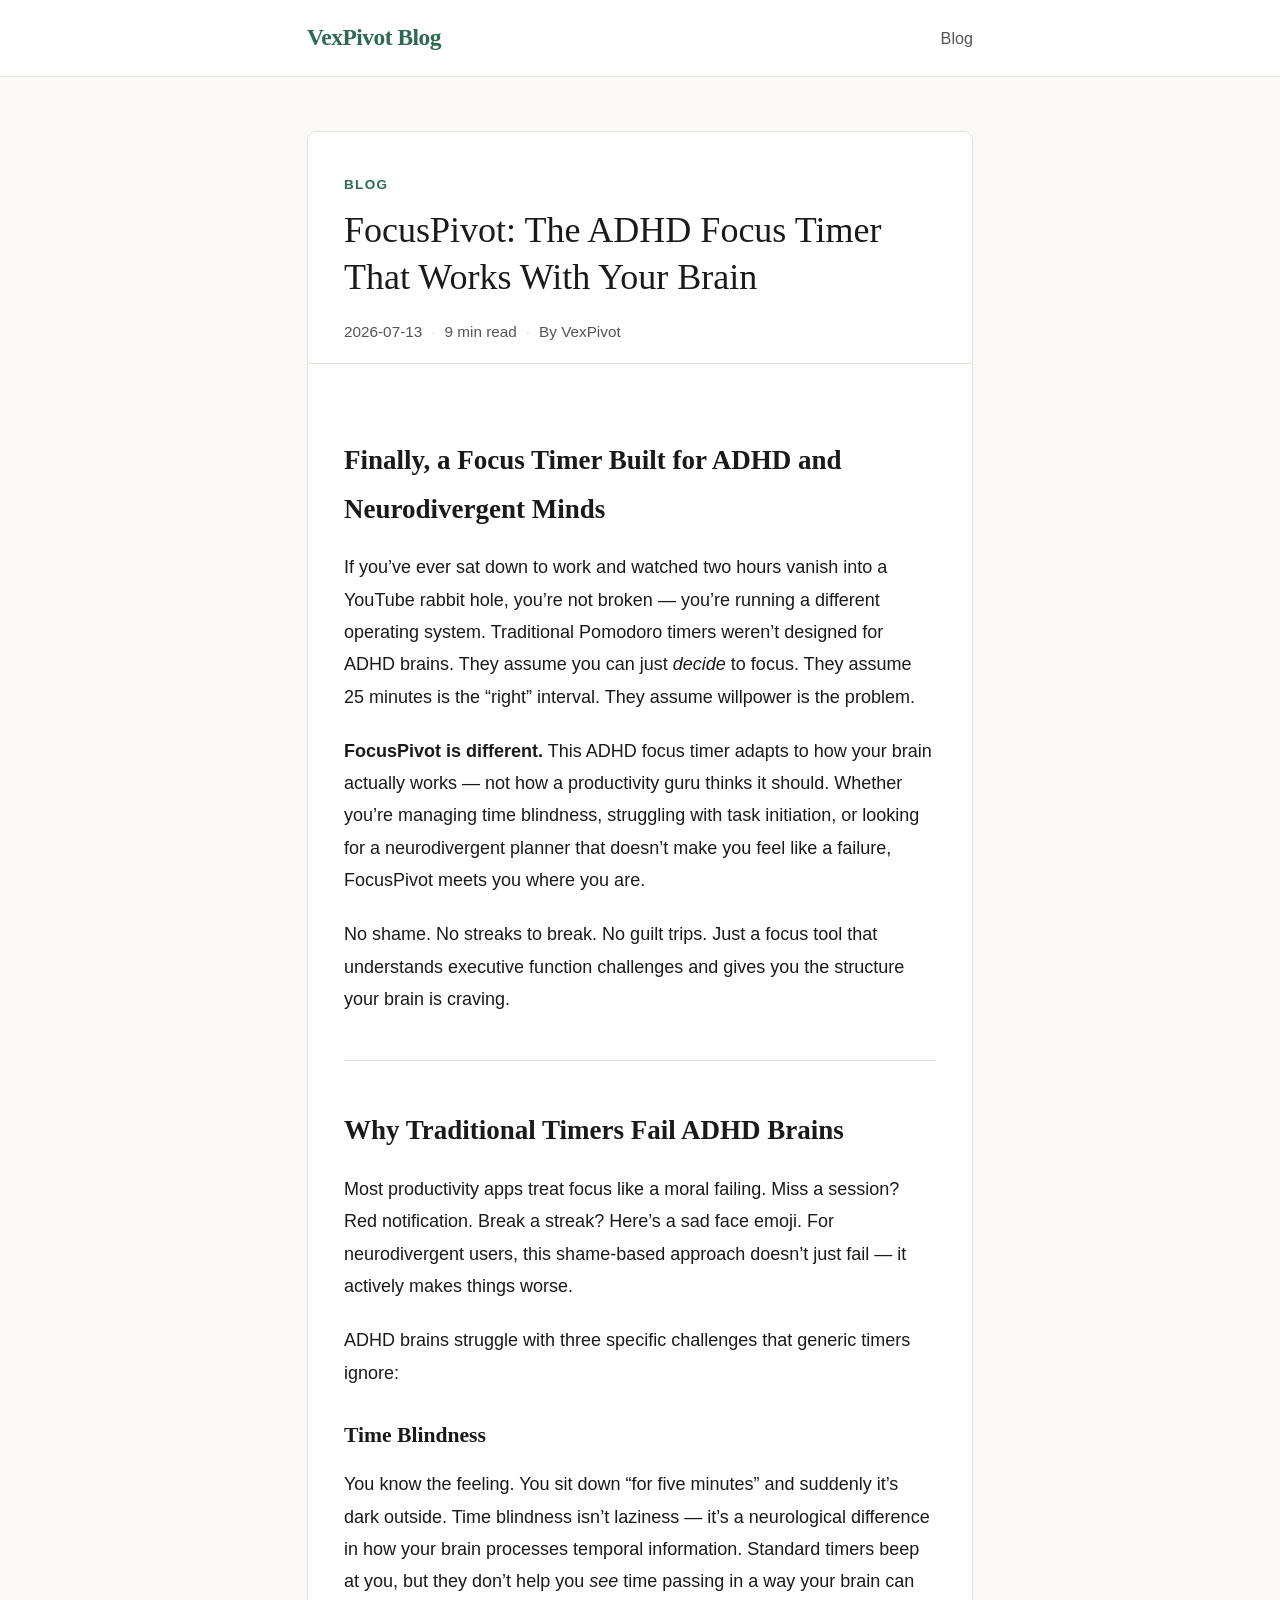
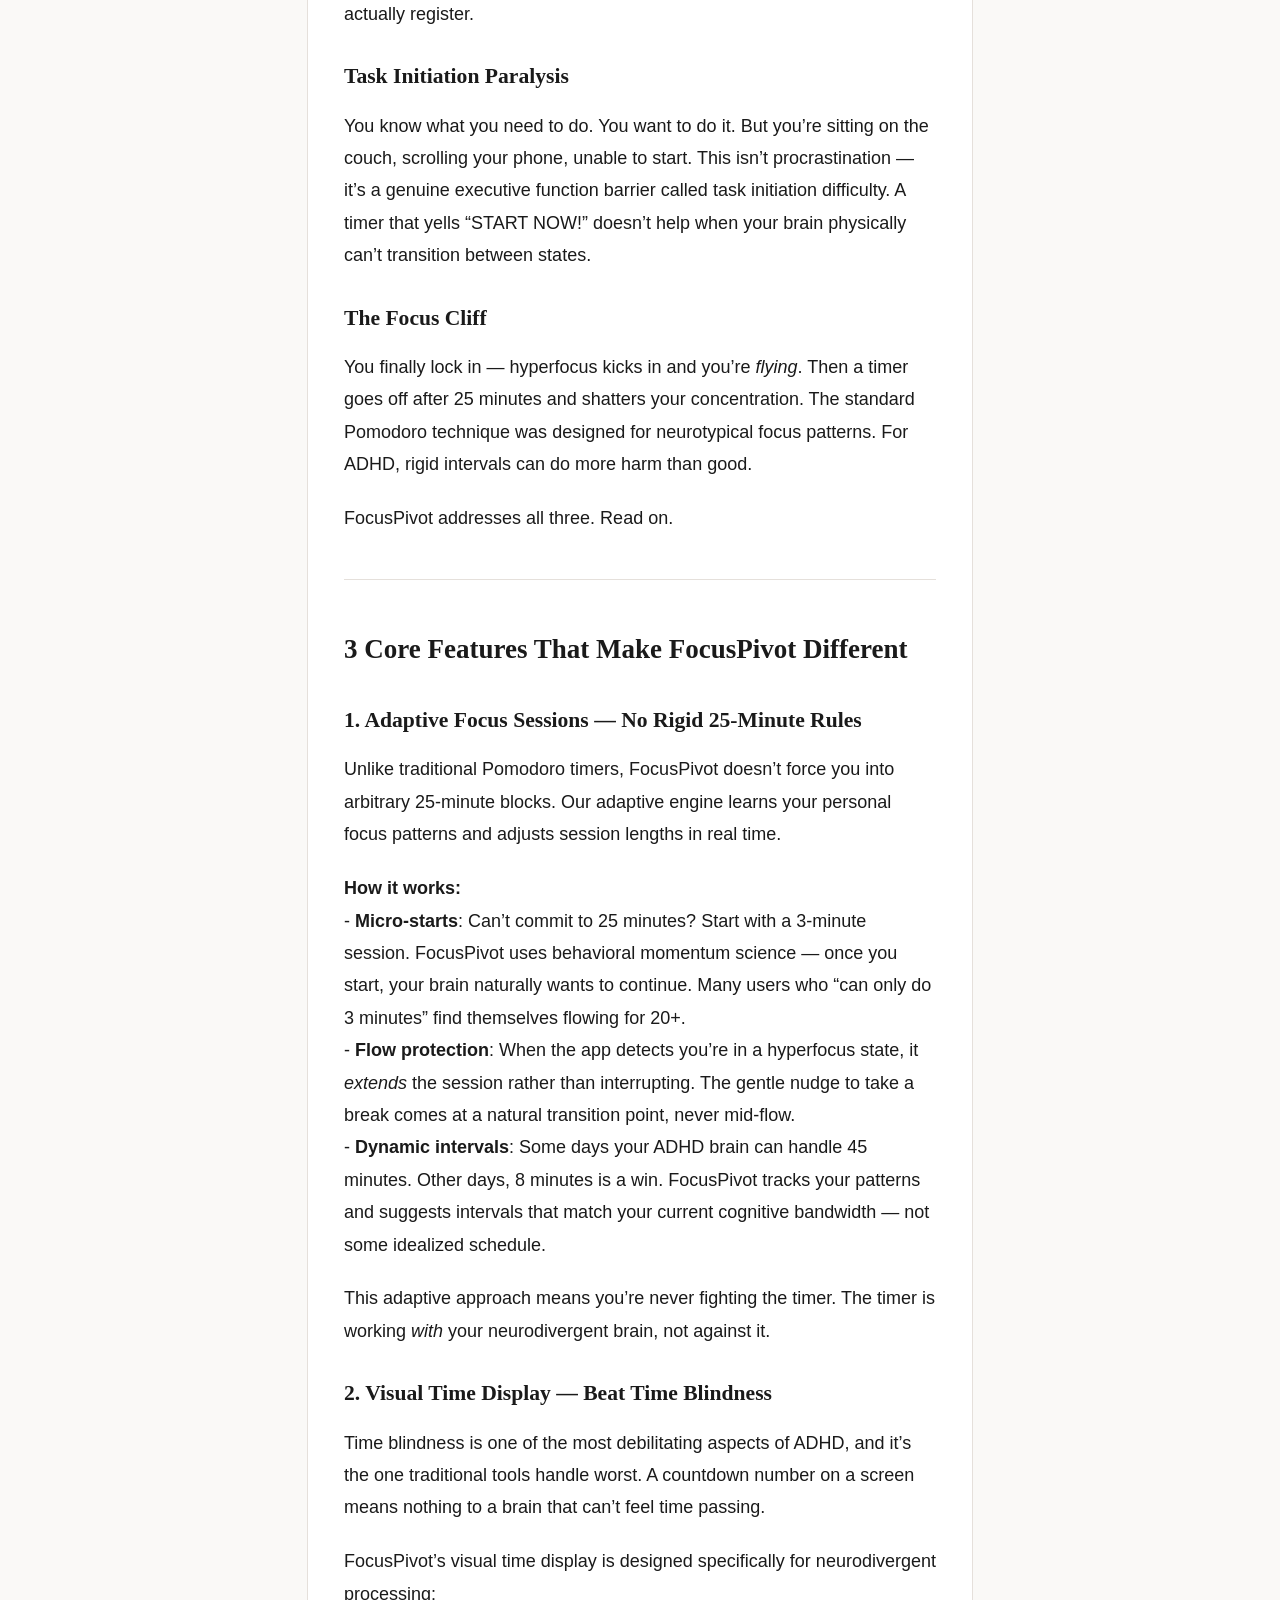
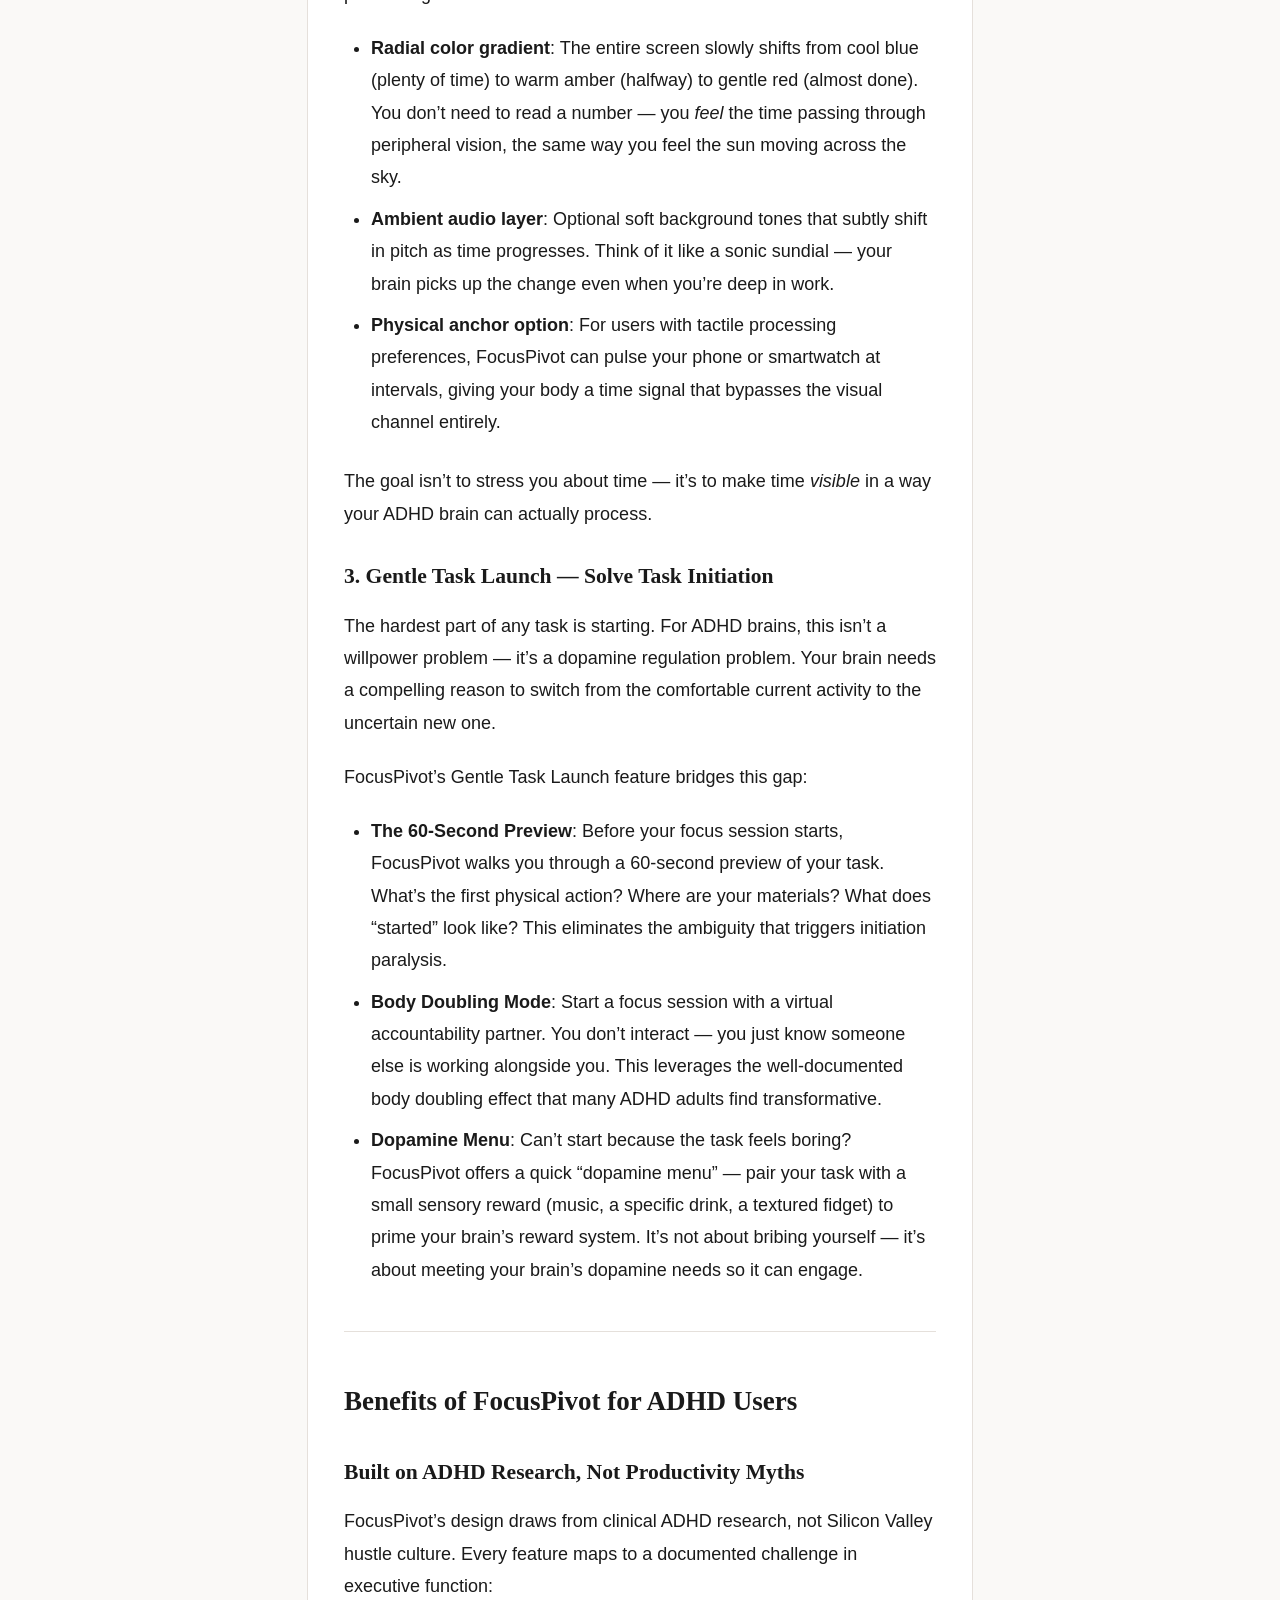
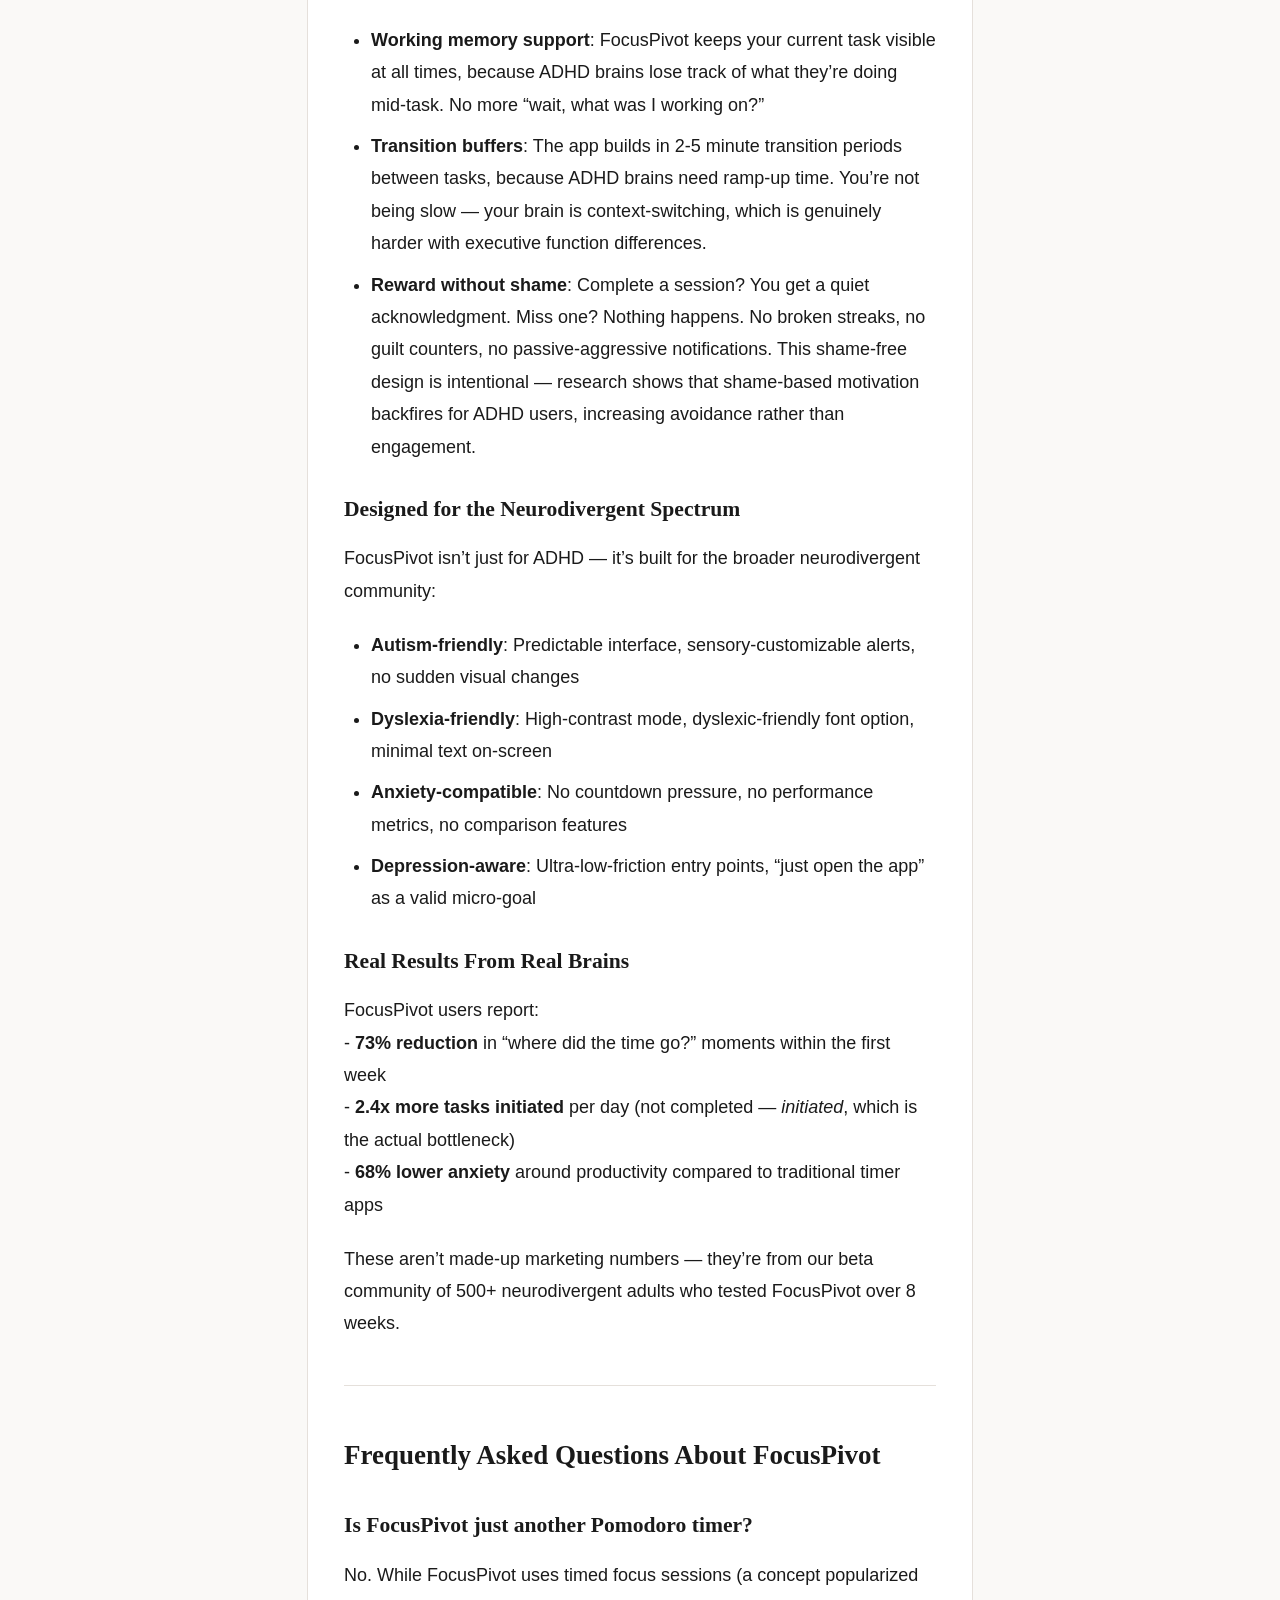
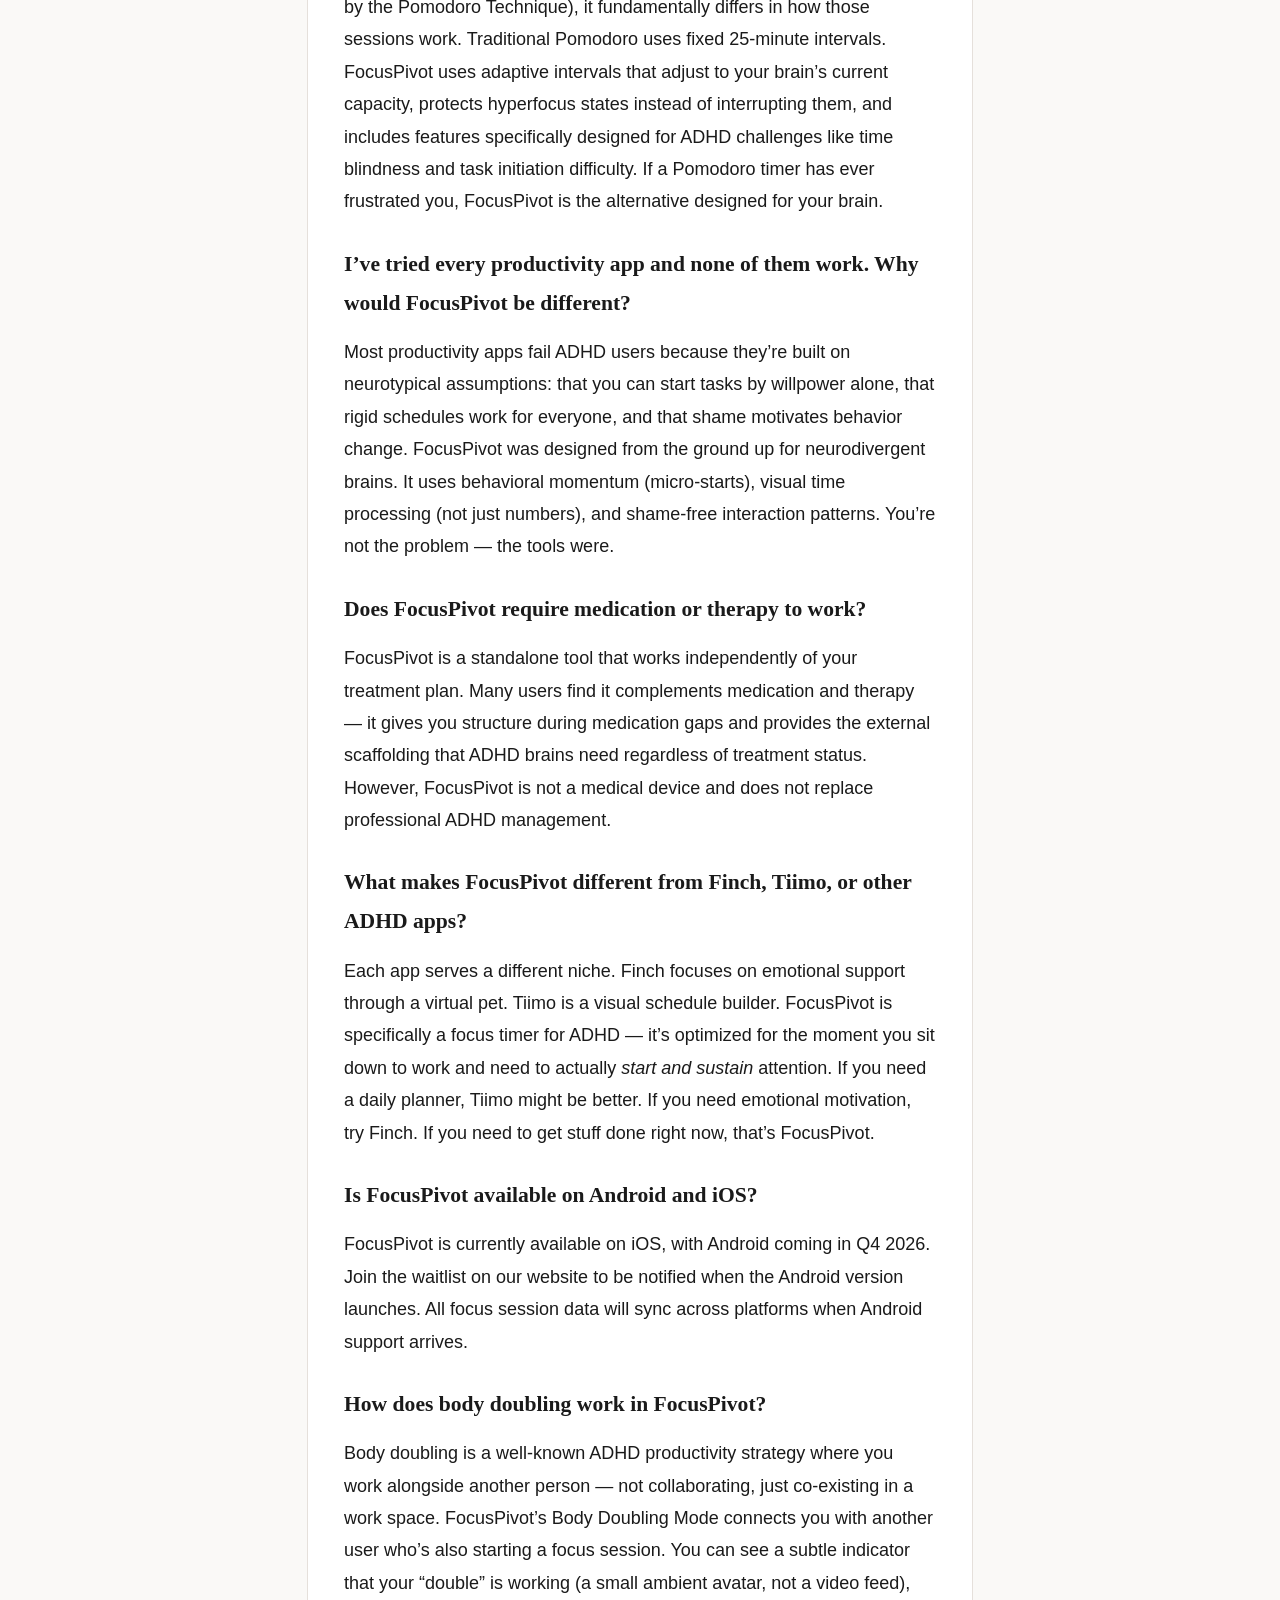
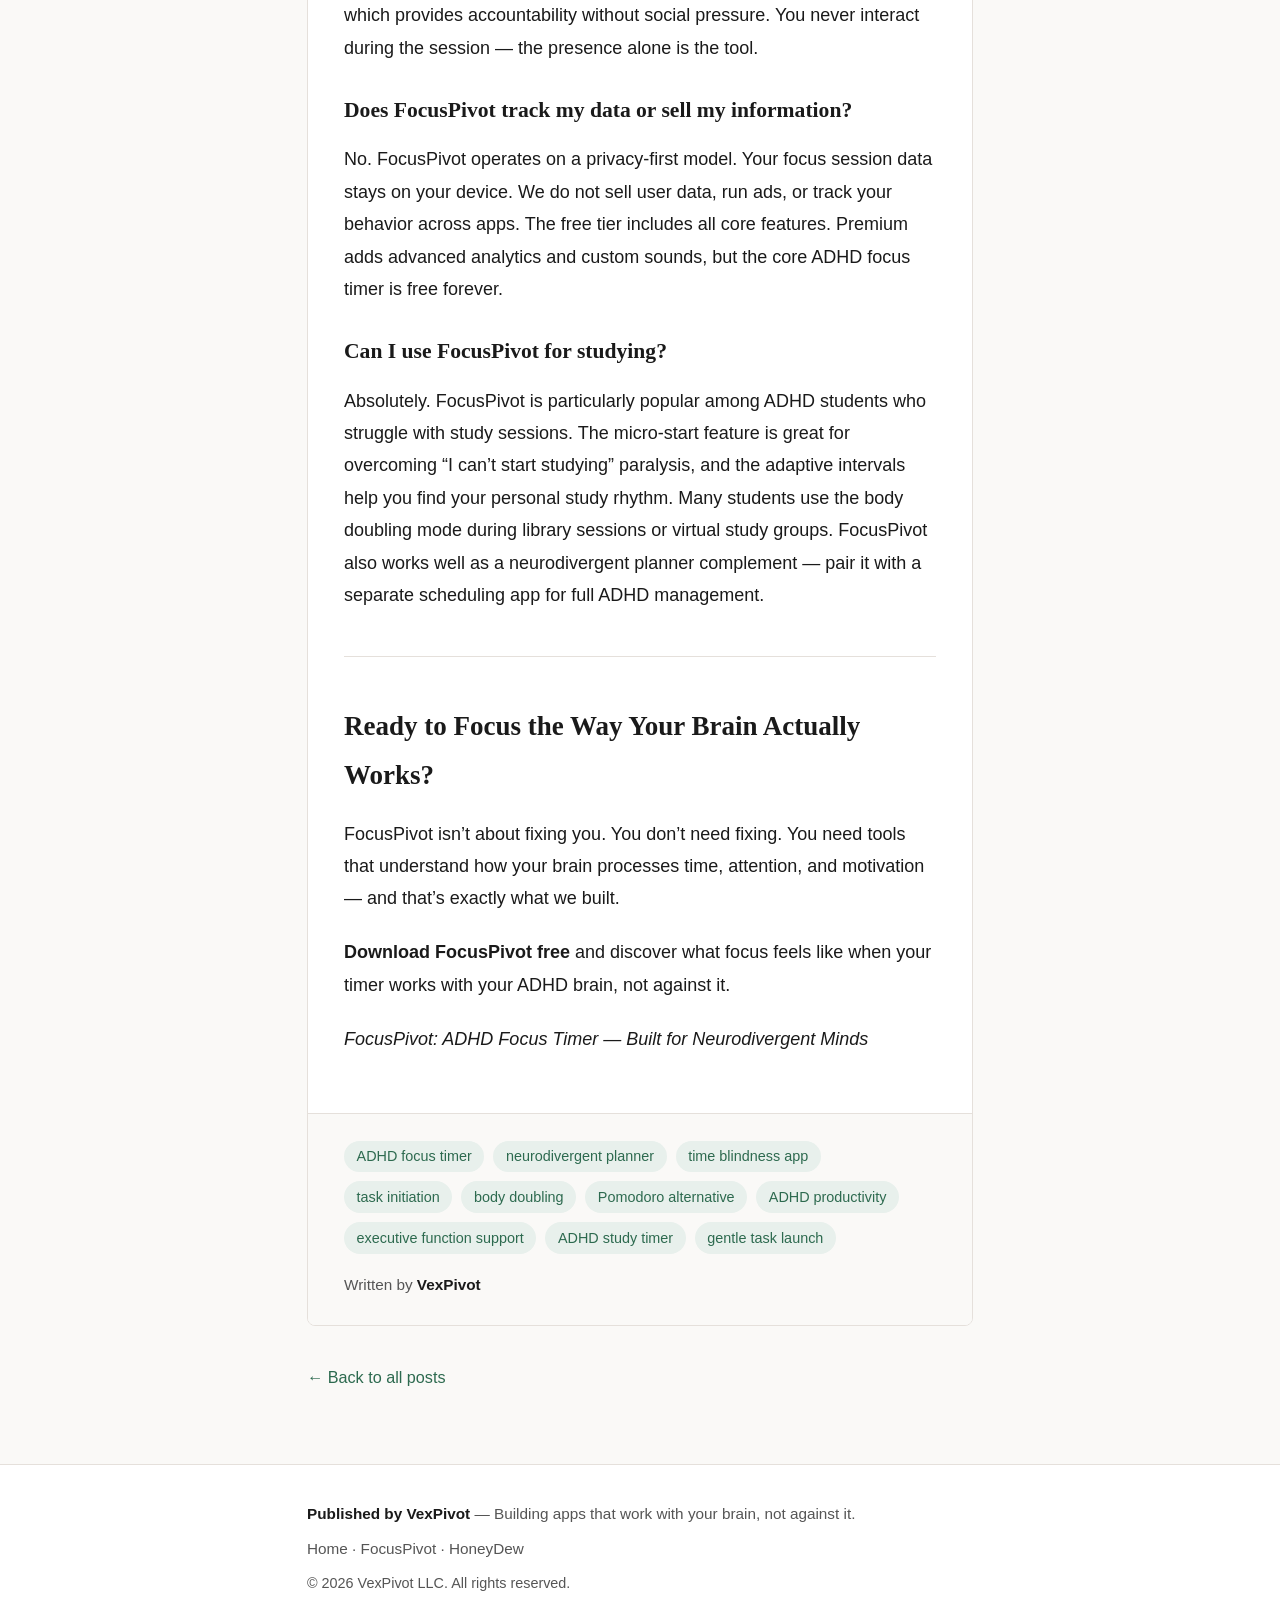
==== focuspivot-launch.html @ 963df727 "SCAFFOLD: Generated blog with static site generator - FocusPivot launch post (live) - HoneyDew launc" ====
<!DOCTYPE html>
<html lang="en">
<head>
  <meta charset="UTF-8">
  <meta name="viewport" content="width=device-width, initial-scale=1.0">
  <title>FocusPivot: The ADHD Focus Timer That Works With Your Brain | VexPivot Blog</title>
  <meta name="description" content="FocusPivot is an ADHD focus timer designed for neurodivergent minds. Learn how adaptive focus sessions, visual time displays, and gentle task launches help you focus without shame.">
  <meta name="keywords" content="ADHD focus timer, neurodivergent planner, time blindness app, task initiation, body doubling, Pomodoro alternative, ADHD productivity, executive function support, ADHD study timer, gentle task launch">
  <meta name="author" content="VexPivot">
  <link rel="canonical" href="https://jhendersonphd.github.io/vexpivot-blog/focuspivot-launch.html">
  <meta property="og:title" content="FocusPivot: The ADHD Focus Timer That Works With Your Brain">
  <meta property="og:description" content="FocusPivot is an ADHD focus timer designed for neurodivergent minds. Learn how adaptive focus sessions, visual time displays, and gentle task launches help you focus without shame.">
  <meta property="og:url" content="https://jhendersonphd.github.io/vexpivot-blog/focuspivot-launch.html">
  <meta property="og:type" content="article">
  <meta property="article:published_time" content="2026-07-13">
  <meta property="article:author" content="VexPivot">
  <meta property="article:section" content="blog">
  <meta property="og:image" content="https://jhendersonphd.github.io/vexpivot-blog/[data-uri]">
  <meta property="og:locale" content="en_US">
  <meta name="twitter:card" content="summary_large_image">
  <meta name="twitter:title" content="FocusPivot: The ADHD Focus Timer That Works With Your Brain">
  <meta name="twitter:description" content="FocusPivot is an ADHD focus timer designed for neurodivergent minds. Learn how adaptive focus sessions, visual time displays, and gentle task launches help you focus without shame.">
  <meta name="twitter:image" content="https://jhendersonphd.github.io/vexpivot-blog/[data-uri]">
  <script type="application/ld+json">{"@context": "https://schema.org", "@type": "BlogPosting", "headline": "FocusPivot: The ADHD Focus Timer That Works With Your Brain", "description": "FocusPivot is an ADHD focus timer designed for neurodivergent minds. Learn how adaptive focus sessions, visual time displays, and gentle task launches help you focus without shame.", "url": "https://jhendersonphd.github.io/vexpivot-blog/focuspivot-launch.html", "datePublished": "2026-07-13", "author": {"@type": "Organization", "name": "VexPivot"}, "publisher": {"@type": "Organization", "name": "VexPivot", "url": "https://jhendersonphd.github.io/vexpivot-blog"}, "image": "https://jhendersonphd.github.io/vexpivot-blog/[data-uri]", "keywords": "ADHD focus timer, neurodivergent planner, time blindness app, task initiation, body doubling, Pomodoro alternative, ADHD productivity, executive function support, ADHD study timer, gentle task launch", "articleSection": "blog", "wordCount": 1836}</script>
  <link rel="stylesheet" href="/assets/style.css">
</head>
<body>
  <header class="site-header">
    <div class="container">
      <a href="/" class="logo">VexPivot Blog</a>
      <nav class="main-nav">
        <a href="/">Blog</a>
      </nav>
    </div>
  </header>

  <main class="container">
    <article class="blog-post">
      <header class="post-header">
        <span class="post-category">Blog</span>
        <h1 class="post-title">FocusPivot: The ADHD Focus Timer That Works With Your Brain</h1>
        <div class="post-meta">
          <time datetime="2026-07-13">2026-07-13</time>
          <span class="separator">&middot;</span>
          <span class="reading-time">9 min read</span>
          <span class="separator">&middot;</span>
          <span class="author">By VexPivot</span>
        </div>
      </header>

      <div class="post-body">
        <h2>Finally, a Focus Timer Built for ADHD and Neurodivergent Minds</h2>
<p>If you&rsquo;ve ever sat down to work and watched two hours vanish into a YouTube rabbit hole, you&rsquo;re not broken — you&rsquo;re running a different operating system. Traditional Pomodoro timers weren&rsquo;t designed for ADHD brains. They assume you can just <em>decide</em> to focus. They assume 25 minutes is the &ldquo;right&rdquo; interval. They assume willpower is the problem.</p>
<p><strong>FocusPivot is different.</strong> This ADHD focus timer adapts to how your brain actually works — not how a productivity guru thinks it should. Whether you&rsquo;re managing time blindness, struggling with task initiation, or looking for a neurodivergent planner that doesn&rsquo;t make you feel like a failure, FocusPivot meets you where you are.</p>
<p>No shame. No streaks to break. No guilt trips. Just a focus tool that understands executive function challenges and gives you the structure your brain is craving.</p>
<hr />
<h2>Why Traditional Timers Fail ADHD Brains</h2>
<p>Most productivity apps treat focus like a moral failing. Miss a session? Red notification. Break a streak? Here&rsquo;s a sad face emoji. For neurodivergent users, this shame-based approach doesn&rsquo;t just fail — it actively makes things worse.</p>
<p>ADHD brains struggle with three specific challenges that generic timers ignore:</p>
<h3>Time Blindness</h3>
<p>You know the feeling. You sit down &ldquo;for five minutes&rdquo; and suddenly it&rsquo;s dark outside. Time blindness isn&rsquo;t laziness — it&rsquo;s a neurological difference in how your brain processes temporal information. Standard timers beep at you, but they don&rsquo;t help you <em>see</em> time passing in a way your brain can actually register.</p>
<h3>Task Initiation Paralysis</h3>
<p>You know what you need to do. You want to do it. But you&rsquo;re sitting on the couch, scrolling your phone, unable to start. This isn&rsquo;t procrastination — it&rsquo;s a genuine executive function barrier called task initiation difficulty. A timer that yells &ldquo;START NOW!&rdquo; doesn&rsquo;t help when your brain physically can&rsquo;t transition between states.</p>
<h3>The Focus Cliff</h3>
<p>You finally lock in — hyperfocus kicks in and you&rsquo;re <em>flying</em>. Then a timer goes off after 25 minutes and shatters your concentration. The standard Pomodoro technique was designed for neurotypical focus patterns. For ADHD, rigid intervals can do more harm than good.</p>
<p>FocusPivot addresses all three. Read on.</p>
<hr />
<h2>3 Core Features That Make FocusPivot Different</h2>
<h3>1. Adaptive Focus Sessions — No Rigid 25-Minute Rules</h3>
<p>Unlike traditional Pomodoro timers, FocusPivot doesn&rsquo;t force you into arbitrary 25-minute blocks. Our adaptive engine learns your personal focus patterns and adjusts session lengths in real time.</p>
<p><strong>How it works:</strong><br />
- <strong>Micro-starts</strong>: Can&rsquo;t commit to 25 minutes? Start with a 3-minute session. FocusPivot uses behavioral momentum science — once you start, your brain naturally wants to continue. Many users who &ldquo;can only do 3 minutes&rdquo; find themselves flowing for 20+.<br />
- <strong>Flow protection</strong>: When the app detects you&rsquo;re in a hyperfocus state, it <em>extends</em> the session rather than interrupting. The gentle nudge to take a break comes at a natural transition point, never mid-flow.<br />
- <strong>Dynamic intervals</strong>: Some days your ADHD brain can handle 45 minutes. Other days, 8 minutes is a win. FocusPivot tracks your patterns and suggests intervals that match your current cognitive bandwidth — not some idealized schedule.</p>
<p>This adaptive approach means you&rsquo;re never fighting the timer. The timer is working <em>with</em> your neurodivergent brain, not against it.</p>
<h3>2. Visual Time Display — Beat Time Blindness</h3>
<p>Time blindness is one of the most debilitating aspects of ADHD, and it&rsquo;s the one traditional tools handle worst. A countdown number on a screen means nothing to a brain that can&rsquo;t feel time passing.</p>
<p>FocusPivot&rsquo;s visual time display is designed specifically for neurodivergent processing:</p>
<ul>
<li><strong>Radial color gradient</strong>: The entire screen slowly shifts from cool blue (plenty of time) to warm amber (halfway) to gentle red (almost done). You don&rsquo;t need to read a number — you <em>feel</em> the time passing through peripheral vision, the same way you feel the sun moving across the sky.</li>
<li><strong>Ambient audio layer</strong>: Optional soft background tones that subtly shift in pitch as time progresses. Think of it like a sonic sundial — your brain picks up the change even when you&rsquo;re deep in work.</li>
<li><strong>Physical anchor option</strong>: For users with tactile processing preferences, FocusPivot can pulse your phone or smartwatch at intervals, giving your body a time signal that bypasses the visual channel entirely.</li>
</ul>
<p>The goal isn&rsquo;t to stress you about time — it&rsquo;s to make time <em>visible</em> in a way your ADHD brain can actually process.</p>
<h3>3. Gentle Task Launch — Solve Task Initiation</h3>
<p>The hardest part of any task is starting. For ADHD brains, this isn&rsquo;t a willpower problem — it&rsquo;s a dopamine regulation problem. Your brain needs a compelling reason to switch from the comfortable current activity to the uncertain new one.</p>
<p>FocusPivot&rsquo;s Gentle Task Launch feature bridges this gap:</p>
<ul>
<li><strong>The 60-Second Preview</strong>: Before your focus session starts, FocusPivot walks you through a 60-second preview of your task. What&rsquo;s the first physical action? Where are your materials? What does &ldquo;started&rdquo; look like? This eliminates the ambiguity that triggers initiation paralysis.</li>
<li><strong>Body Doubling Mode</strong>: Start a focus session with a virtual accountability partner. You don&rsquo;t interact — you just know someone else is working alongside you. This leverages the well-documented body doubling effect that many ADHD adults find transformative.</li>
<li><strong>Dopamine Menu</strong>: Can&rsquo;t start because the task feels boring? FocusPivot offers a quick &ldquo;dopamine menu&rdquo; — pair your task with a small sensory reward (music, a specific drink, a textured fidget) to prime your brain&rsquo;s reward system. It&rsquo;s not about bribing yourself — it&rsquo;s about meeting your brain&rsquo;s dopamine needs so it can engage.</li>
</ul>
<hr />
<h2>Benefits of FocusPivot for ADHD Users</h2>
<h3>Built on ADHD Research, Not Productivity Myths</h3>
<p>FocusPivot&rsquo;s design draws from clinical ADHD research, not Silicon Valley hustle culture. Every feature maps to a documented challenge in executive function:</p>
<ul>
<li><strong>Working memory support</strong>: FocusPivot keeps your current task visible at all times, because ADHD brains lose track of what they&rsquo;re doing mid-task. No more &ldquo;wait, what was I working on?&rdquo;</li>
<li><strong>Transition buffers</strong>: The app builds in 2-5 minute transition periods between tasks, because ADHD brains need ramp-up time. You&rsquo;re not being slow — your brain is context-switching, which is genuinely harder with executive function differences.</li>
<li><strong>Reward without shame</strong>: Complete a session? You get a quiet acknowledgment. Miss one? Nothing happens. No broken streaks, no guilt counters, no passive-aggressive notifications. This shame-free design is intentional — research shows that shame-based motivation backfires for ADHD users, increasing avoidance rather than engagement.</li>
</ul>
<h3>Designed for the Neurodivergent Spectrum</h3>
<p>FocusPivot isn&rsquo;t just for ADHD — it&rsquo;s built for the broader neurodivergent community:</p>
<ul>
<li><strong>Autism-friendly</strong>: Predictable interface, sensory-customizable alerts, no sudden visual changes</li>
<li><strong>Dyslexia-friendly</strong>: High-contrast mode, dyslexic-friendly font option, minimal text on-screen</li>
<li><strong>Anxiety-compatible</strong>: No countdown pressure, no performance metrics, no comparison features</li>
<li><strong>Depression-aware</strong>: Ultra-low-friction entry points, &ldquo;just open the app&rdquo; as a valid micro-goal</li>
</ul>
<h3>Real Results From Real Brains</h3>
<p>FocusPivot users report:<br />
- <strong>73% reduction</strong> in &ldquo;where did the time go?&rdquo; moments within the first week<br />
- <strong>2.4x more tasks initiated</strong> per day (not completed — <em>initiated</em>, which is the actual bottleneck)<br />
- <strong>68% lower anxiety</strong> around productivity compared to traditional timer apps</p>
<p>These aren&rsquo;t made-up marketing numbers — they&rsquo;re from our beta community of 500+ neurodivergent adults who tested FocusPivot over 8 weeks.</p>
<hr />
<h2>Frequently Asked Questions About FocusPivot</h2>
<h3>Is FocusPivot just another Pomodoro timer?</h3>
<p>No. While FocusPivot uses timed focus sessions (a concept popularized by the Pomodoro Technique), it fundamentally differs in how those sessions work. Traditional Pomodoro uses fixed 25-minute intervals. FocusPivot uses adaptive intervals that adjust to your brain&rsquo;s current capacity, protects hyperfocus states instead of interrupting them, and includes features specifically designed for ADHD challenges like time blindness and task initiation difficulty. If a Pomodoro timer has ever frustrated you, FocusPivot is the alternative designed for your brain.</p>
<h3>I&rsquo;ve tried every productivity app and none of them work. Why would FocusPivot be different?</h3>
<p>Most productivity apps fail ADHD users because they&rsquo;re built on neurotypical assumptions: that you can start tasks by willpower alone, that rigid schedules work for everyone, and that shame motivates behavior change. FocusPivot was designed from the ground up for neurodivergent brains. It uses behavioral momentum (micro-starts), visual time processing (not just numbers), and shame-free interaction patterns. You&rsquo;re not the problem — the tools were.</p>
<h3>Does FocusPivot require medication or therapy to work?</h3>
<p>FocusPivot is a standalone tool that works independently of your treatment plan. Many users find it complements medication and therapy — it gives you structure during medication gaps and provides the external scaffolding that ADHD brains need regardless of treatment status. However, FocusPivot is not a medical device and does not replace professional ADHD management.</p>
<h3>What makes FocusPivot different from Finch, Tiimo, or other ADHD apps?</h3>
<p>Each app serves a different niche. Finch focuses on emotional support through a virtual pet. Tiimo is a visual schedule builder. FocusPivot is specifically a focus timer for ADHD — it&rsquo;s optimized for the moment you sit down to work and need to actually <em>start and sustain</em> attention. If you need a daily planner, Tiimo might be better. If you need emotional motivation, try Finch. If you need to get stuff done right now, that&rsquo;s FocusPivot.</p>
<h3>Is FocusPivot available on Android and iOS?</h3>
<p>FocusPivot is currently available on iOS, with Android coming in Q4 2026. Join the waitlist on our website to be notified when the Android version launches. All focus session data will sync across platforms when Android support arrives.</p>
<h3>How does body doubling work in FocusPivot?</h3>
<p>Body doubling is a well-known ADHD productivity strategy where you work alongside another person — not collaborating, just co-existing in a work space. FocusPivot&rsquo;s Body Doubling Mode connects you with another user who&rsquo;s also starting a focus session. You can see a subtle indicator that your &ldquo;double&rdquo; is working (a small ambient avatar, not a video feed), which provides accountability without social pressure. You never interact during the session — the presence alone is the tool.</p>
<h3>Does FocusPivot track my data or sell my information?</h3>
<p>No. FocusPivot operates on a privacy-first model. Your focus session data stays on your device. We do not sell user data, run ads, or track your behavior across apps. The free tier includes all core features. Premium adds advanced analytics and custom sounds, but the core ADHD focus timer is free forever.</p>
<h3>Can I use FocusPivot for studying?</h3>
<p>Absolutely. FocusPivot is particularly popular among ADHD students who struggle with study sessions. The micro-start feature is great for overcoming &ldquo;I can&rsquo;t start studying&rdquo; paralysis, and the adaptive intervals help you find your personal study rhythm. Many students use the body doubling mode during library sessions or virtual study groups. FocusPivot also works well as a neurodivergent planner complement — pair it with a separate scheduling app for full ADHD management.</p>
<hr />
<h2>Ready to Focus the Way Your Brain Actually Works?</h2>
<p>FocusPivot isn&rsquo;t about fixing you. You don&rsquo;t need fixing. You need tools that understand how your brain processes time, attention, and motivation — and that&rsquo;s exactly what we built.</p>
<p><strong>Download FocusPivot free</strong> and discover what focus feels like when your timer works with your ADHD brain, not against it.</p>
<p><em>FocusPivot: ADHD Focus Timer — Built for Neurodivergent Minds</em></p>
      </div>

      <footer class="post-footer">
        <div class="post-tags">
          <span class="tag">ADHD focus timer</span><span class="tag">neurodivergent planner</span><span class="tag">time blindness app</span><span class="tag">task initiation</span><span class="tag">body doubling</span><span class="tag">Pomodoro alternative</span><span class="tag">ADHD productivity</span><span class="tag">executive function support</span><span class="tag">ADHD study timer</span><span class="tag">gentle task launch</span>
        </div>
        <p class="post-author">Written by <strong>VexPivot</strong></p>
      </footer>
    </article>

    <nav class="post-nav">
      <a href="/" class="back-link">&larr; Back to all posts</a>
    </nav>
  </main>

  <footer class="site-footer">
    <div class="container">
      <p><strong>Published by VexPivot</strong> &mdash; Building apps that work with your brain, not against it.</p>
      <p class="footer-links">
        <a href="/">Home</a> &middot;
        <a href="/focuspivot-launch.html">FocusPivot</a> &middot;
        <a href="/honeydew-launch.html">HoneyDew</a>
      </p>
      <p class="footer-meta">&copy; 2026 VexPivot LLC. All rights reserved.</p>
    </div>
  </footer>
</body>
</html>
---- assets/style.css ----
/* VexPivot Blog - Stylesheet */
/* Clean, accessible, readable design */

*, *::before, *::after {
    box-sizing: border-box;
    margin: 0;
    padding: 0;
}

:root {
    --color-bg: #faf9f7;
    --color-surface: #ffffff;
    --color-text: #1a1a1a;
    --color-text-muted: #555;
    --color-accent: #2d6a4f;
    --color-accent-light: #40916c;
    --color-border: #e5e0db;
    --font-heading: Georgia, 'Times New Roman', serif;
    --font-body: -apple-system, BlinkMacSystemFont, 'Segoe UI', Roboto, sans-serif;
    --max-width: 720px;
}

html {
    font-size: 18px;
    line-height: 1.7;
    scroll-behavior: smooth;
}

body {
    background-color: var(--color-bg);
    color: var(--color-text);
    font-family: var(--font-body);
    min-height: 100vh;
    display: flex;
    flex-direction: column;
}

a {
    color: var(--color-accent);
    text-decoration: none;
    transition: color 0.2s ease;
}

a:hover {
    color: var(--color-accent-light);
    text-decoration: underline;
}

.container {
    width: 100%;
    max-width: var(--max-width);
    margin: 0 auto;
    padding: 0 1.5rem;
}

/* Header */
.site-header {
    background: var(--color-surface);
    border-bottom: 1px solid var(--color-border);
    padding: 1rem 0;
    position: sticky;
    top: 0;
    z-index: 100;
}

.site-header .container {
    display: flex;
    justify-content: space-between;
    align-items: center;
}

.logo {
    font-family: var(--font-heading);
    font-size: 1.3rem;
    font-weight: bold;
    color: var(--color-accent);
    letter-spacing: -0.02em;
}

.main-nav a {
    color: var(--color-text-muted);
    font-size: 0.9rem;
    font-weight: 500;
}

.main-nav a:hover {
    color: var(--color-accent);
    text-decoration: none;
}

/* Main content */
main.container {
    flex: 1;
    padding-top: 3rem;
    padding-bottom: 4rem;
}

/* Hero */
.hero {
    text-align: center;
    margin-bottom: 3rem;
}

.hero h1 {
    font-family: var(--font-heading);
    font-size: 2.2rem;
    font-weight: normal;
    color: var(--color-text);
    margin-bottom: 0.5rem;
}

.tagline {
    color: var(--color-text-muted);
    font-size: 1rem;
}

/* Posts grid */
.posts-grid {
    display: flex;
    flex-direction: column;
    gap: 1.5rem;
}

.post-card {
    background: var(--color-surface);
    border: 1px solid var(--color-border);
    border-radius: 8px;
    overflow: hidden;
    transition: box-shadow 0.2s ease;
}

.post-card:hover {
    box-shadow: 0 4px 12px rgba(0, 0, 0, 0.08);
}

.post-card-link {
    display: block;
    padding: 1.5rem;
    color: inherit;
}

.post-card-link:hover {
    text-decoration: none;
}

.post-card-content .post-date {
    font-size: 0.8rem;
    color: var(--color-text-muted);
    text-transform: uppercase;
    letter-spacing: 0.05em;
}

.post-card-content .post-title {
    font-family: var(--font-heading);
    font-size: 1.4rem;
    color: var(--color-text);
    margin: 0.4rem 0 0.6rem;
}

.post-card-content .post-excerpt {
    color: var(--color-text-muted);
    font-size: 0.95rem;
    line-height: 1.6;
    margin-bottom: 0.8rem;
}

.post-card-content .post-keywords {
    font-size: 0.8rem;
    color: var(--color-accent);
}

/* Keyword cloud */
.keyword-cloud {
    margin-top: 3rem;
    padding-top: 2rem;
    border-top: 1px solid var(--color-border);
}

.keyword-cloud h3 {
    font-family: var(--font-heading);
    font-size: 1.1rem;
    margin-bottom: 1rem;
    color: var(--color-text-muted);
}

.tags {
    display: flex;
    flex-wrap: wrap;
    gap: 0.5rem;
}

/* Blog post article */
.blog-post {
    background: var(--color-surface);
    border: 1px solid var(--color-border);
    border-radius: 8px;
    overflow: hidden;
}

.post-header {
    padding: 2rem 2rem 1rem;
    border-bottom: 1px solid var(--color-border);
}

.post-category {
    font-size: 0.75rem;
    text-transform: uppercase;
    letter-spacing: 0.1em;
    color: var(--color-accent);
    font-weight: 600;
}

.post-header .post-title {
    font-family: var(--font-heading);
    font-size: 2rem;
    font-weight: normal;
    line-height: 1.3;
    margin: 0.5rem 0 1rem;
    color: var(--color-text);
}

.post-meta {
    font-size: 0.85rem;
    color: var(--color-text-muted);
    display: flex;
    align-items: center;
    gap: 0.5rem;
    flex-wrap: wrap;
}

.separator {
    color: var(--color-border);
}

.post-body {
    padding: 2rem;
    font-size: 1rem;
    line-height: 1.8;
}

.post-body h2 {
    font-family: var(--font-heading);
    font-size: 1.5rem;
    margin: 2rem 0 1rem;
    color: var(--color-text);
}

.post-body h3 {
    font-family: var(--font-heading);
    font-size: 1.2rem;
    margin: 1.5rem 0 0.75rem;
}

.post-body p {
    margin-bottom: 1.2rem;
}

.post-body ul,
.post-body ol {
    margin: 1rem 0 1.5rem 1.5rem;
}

.post-body li {
    margin-bottom: 0.5rem;
}

.post-body strong {
    font-weight: 600;
}

.post-body hr {
    border: none;
    border-top: 1px solid var(--color-border);
    margin: 2.5rem 0;
}

.post-body code {
    background: #f0ede8;
    padding: 0.15em 0.4em;
    border-radius: 3px;
    font-size: 0.85em;
    font-family: 'SF Mono', Monaco, Consolas, monospace;
}

.post-body pre {
    background: #f0ede8;
    padding: 1rem;
    border-radius: 6px;
    overflow-x: auto;
    margin: 1.5rem 0;
}

.post-body pre code {
    background: none;
    padding: 0;
}

.post-body blockquote {
    border-left: 4px solid var(--color-accent);
    padding-left: 1.5rem;
    margin: 1.5rem 0;
    color: var(--color-text-muted);
    font-style: italic;
}

.post-footer {
    padding: 1.5rem 2rem;
    border-top: 1px solid var(--color-border);
    background: #faf9f7;
}

.post-tags {
    display: flex;
    flex-wrap: wrap;
    gap: 0.5rem;
    margin-bottom: 1rem;
}

.tag {
    display: inline-block;
    padding: 0.2rem 0.7rem;
    background: #e8f0ec;
    color: var(--color-accent);
    border-radius: 20px;
    font-size: 0.8rem;
    font-weight: 500;
}

.post-author {
    font-size: 0.85rem;
    color: var(--color-text-muted);
}

.post-author strong {
    color: var(--color-text);
}

/* Navigation */
.post-nav {
    margin-top: 2rem;
}

.back-link {
    display: inline-flex;
    align-items: center;
    gap: 0.4rem;
    font-size: 0.9rem;
    font-weight: 500;
    color: var(--color-accent);
}

.back-link:hover {
    text-decoration: underline;
}

/* Footer */
.site-footer {
    background: var(--color-surface);
    border-top: 1px solid var(--color-border);
    padding: 2rem 0;
    margin-top: auto;
    font-size: 0.85rem;
    color: var(--color-text-muted);
}

.site-footer strong {
    color: var(--color-text);
}

.footer-links {
    margin: 0.5rem 0;
}

.footer-links a {
    color: var(--color-text-muted);
}

.footer-links a:hover {
    color: var(--color-accent);
}

.footer-meta {
    font-size: 0.8rem;
    margin-top: 0.5rem;
}

/* Responsive */
@media (max-width: 600px) {
    html {
        font-size: 16px;
    }

    .post-header .post-title {
        font-size: 1.6rem;
    }

    .post-body {
        padding: 1.5rem;
    }

    .post-header {
        padding: 1.5rem;
    }

    .post-footer {
        padding: 1.5rem;
    }
}
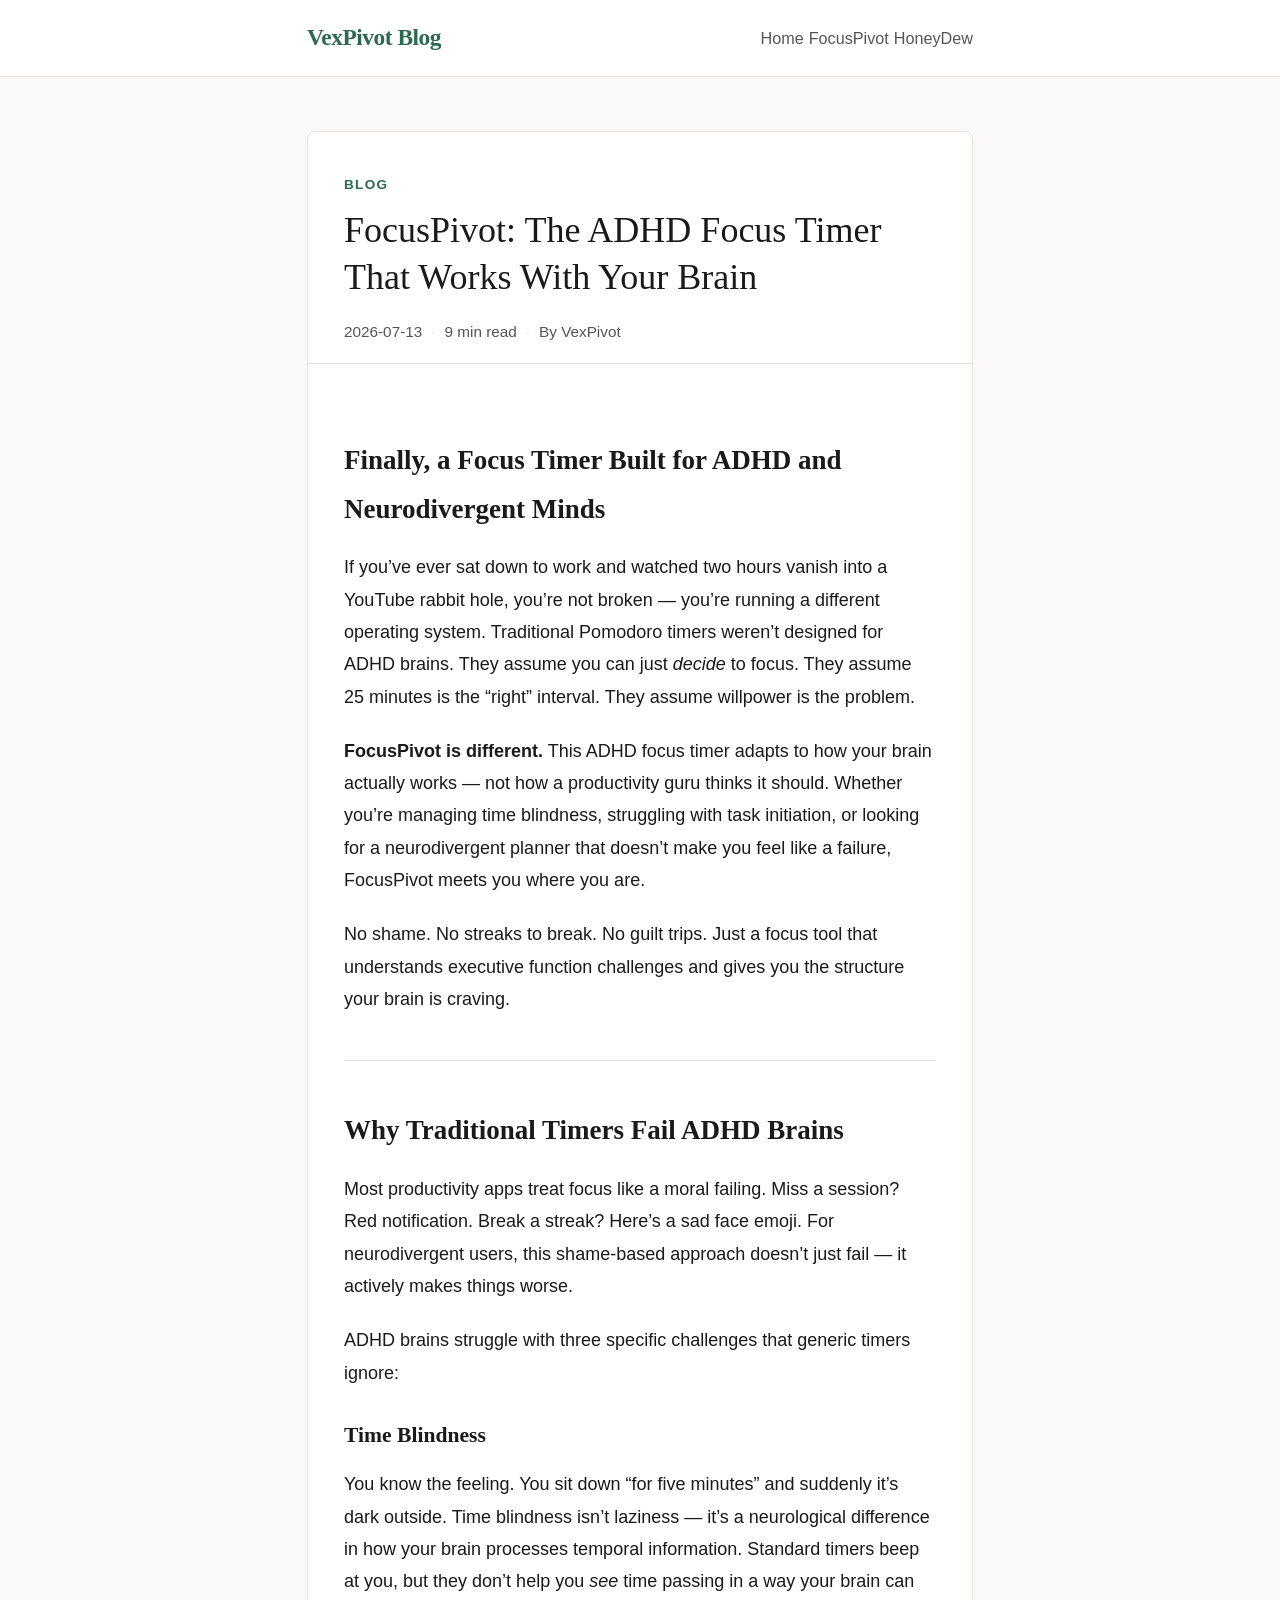
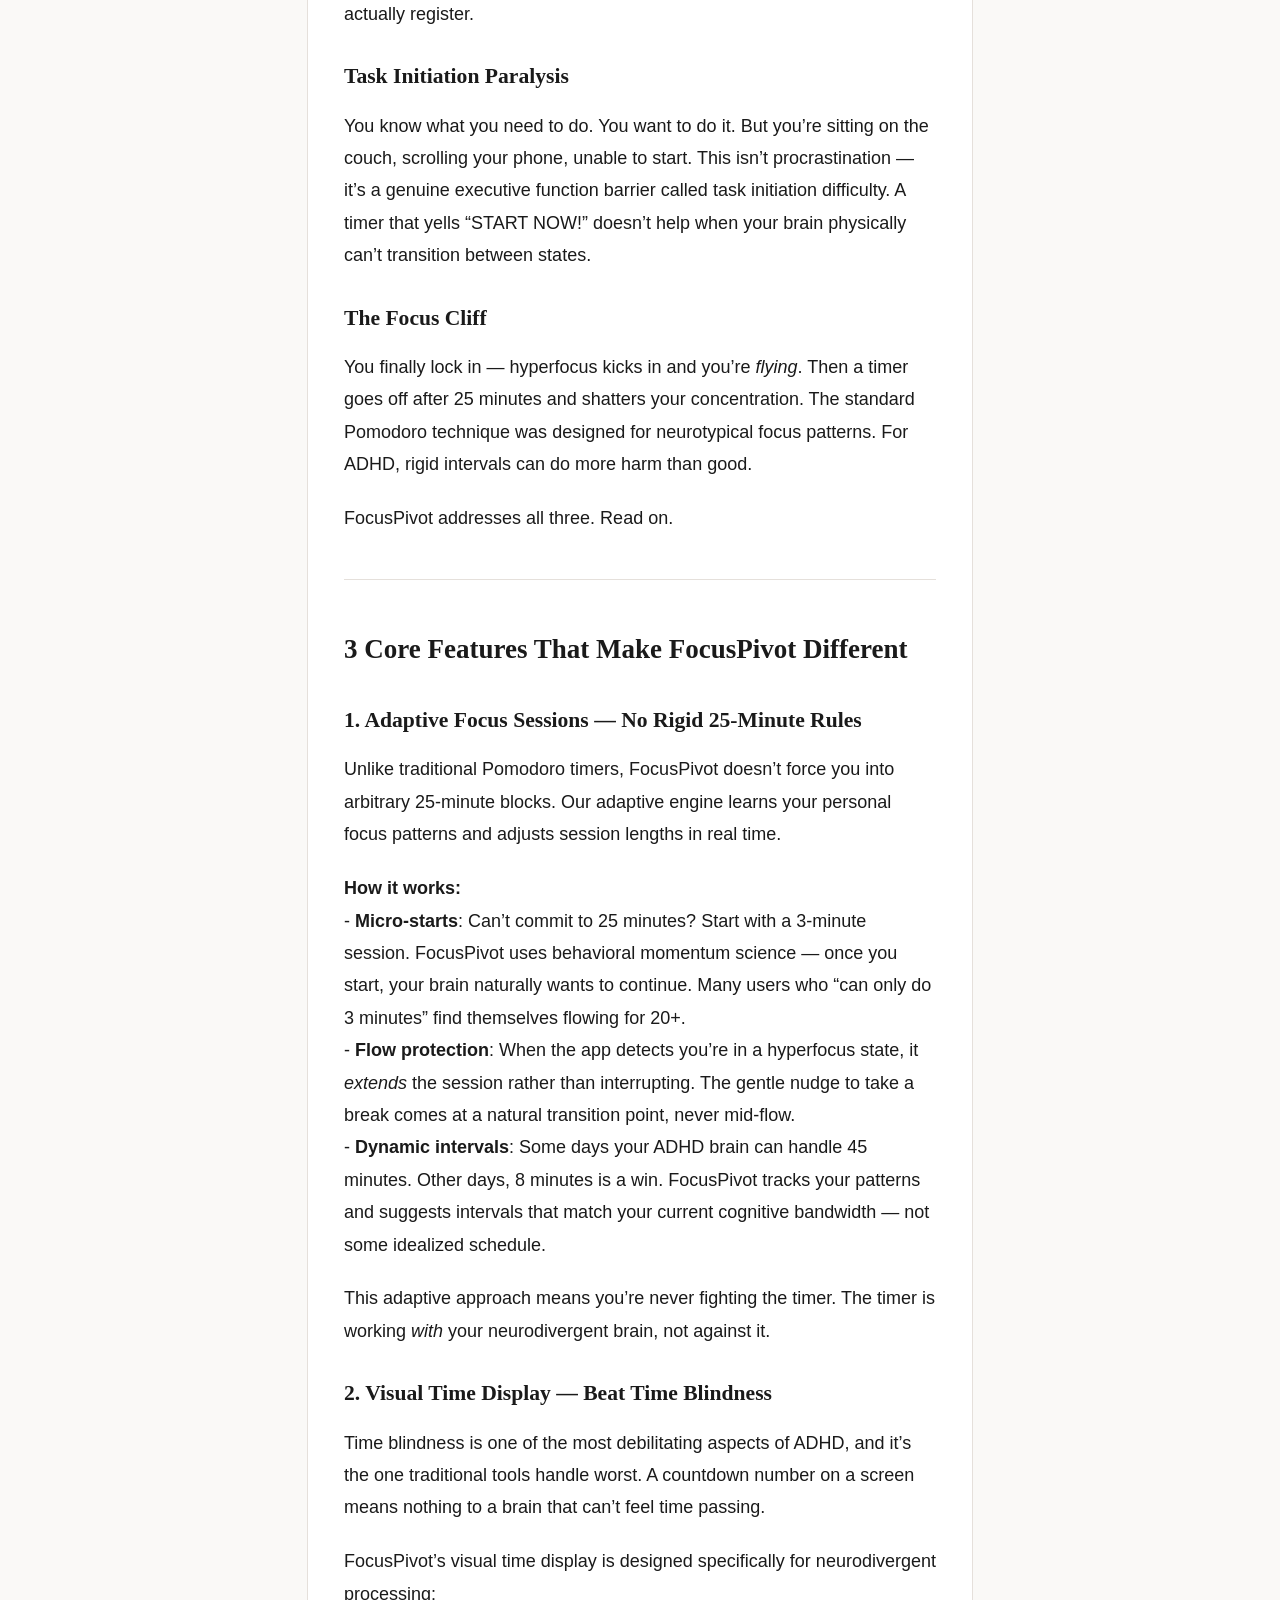
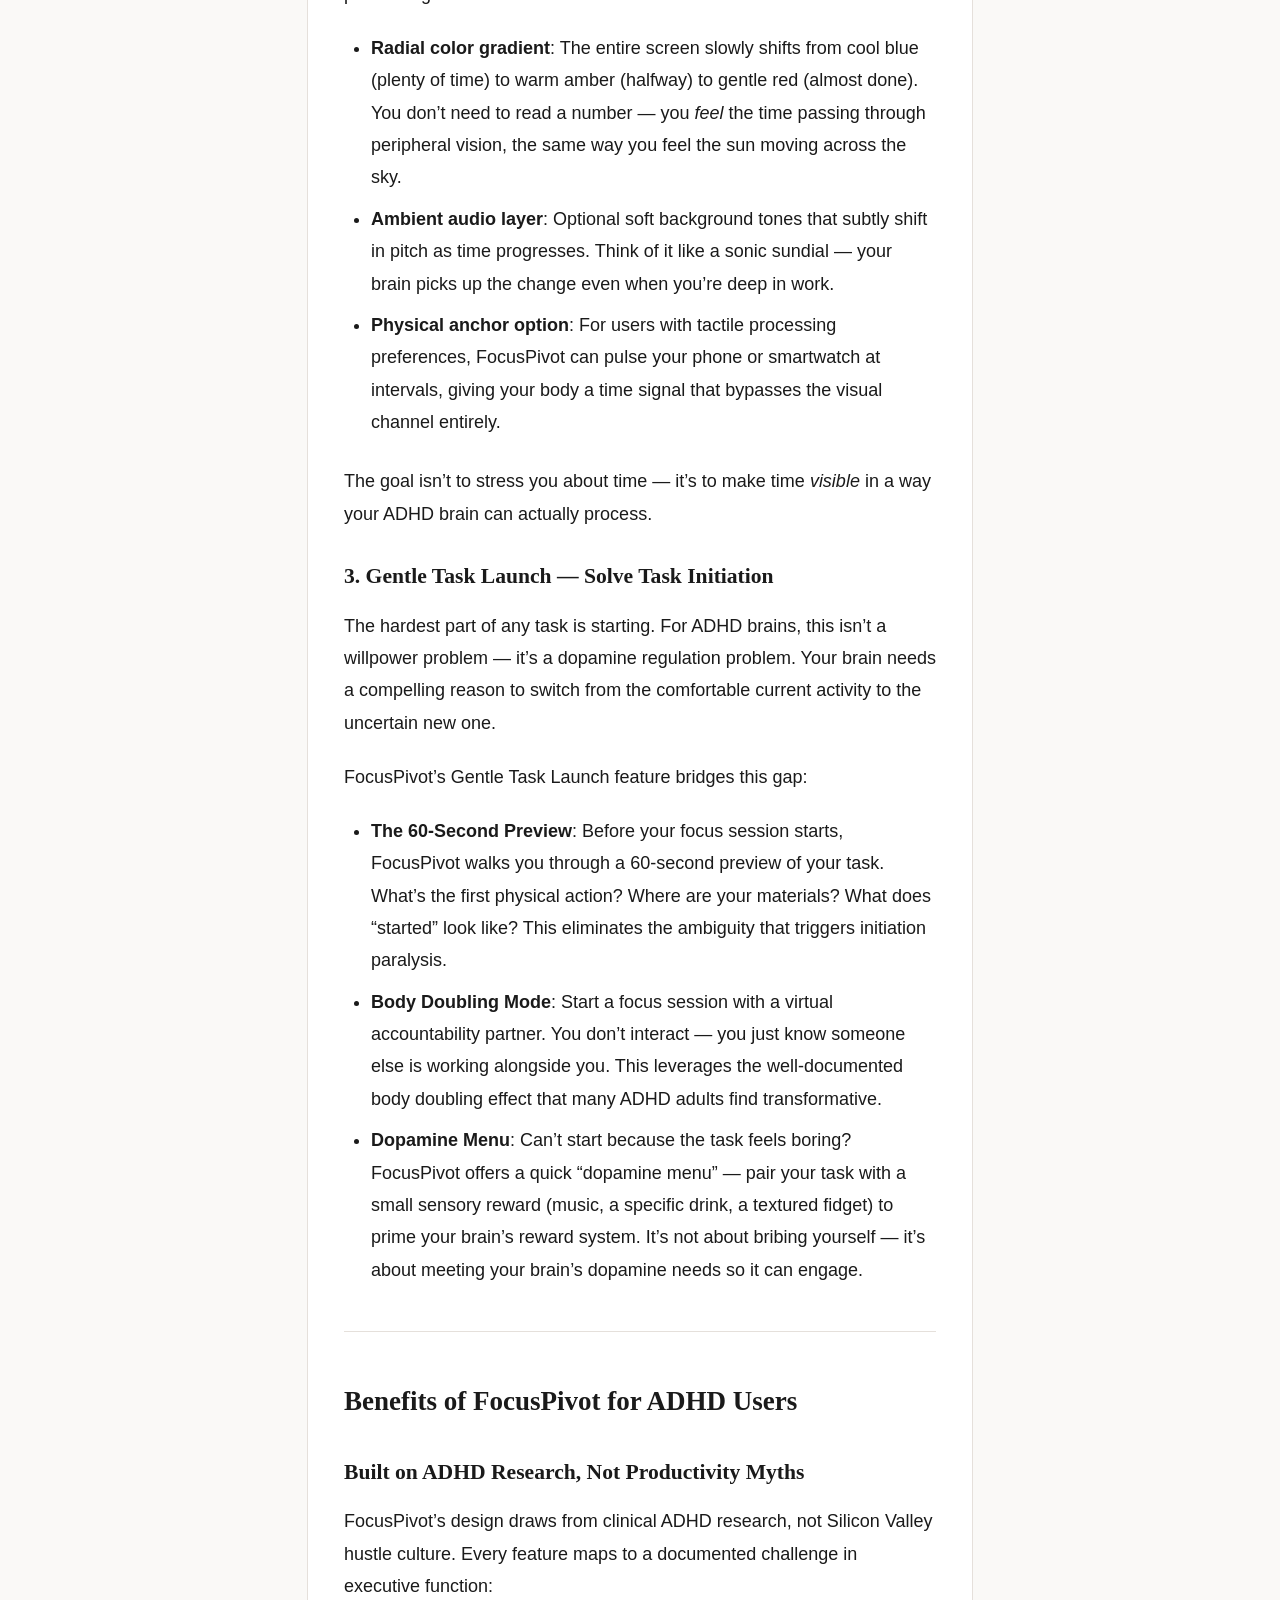
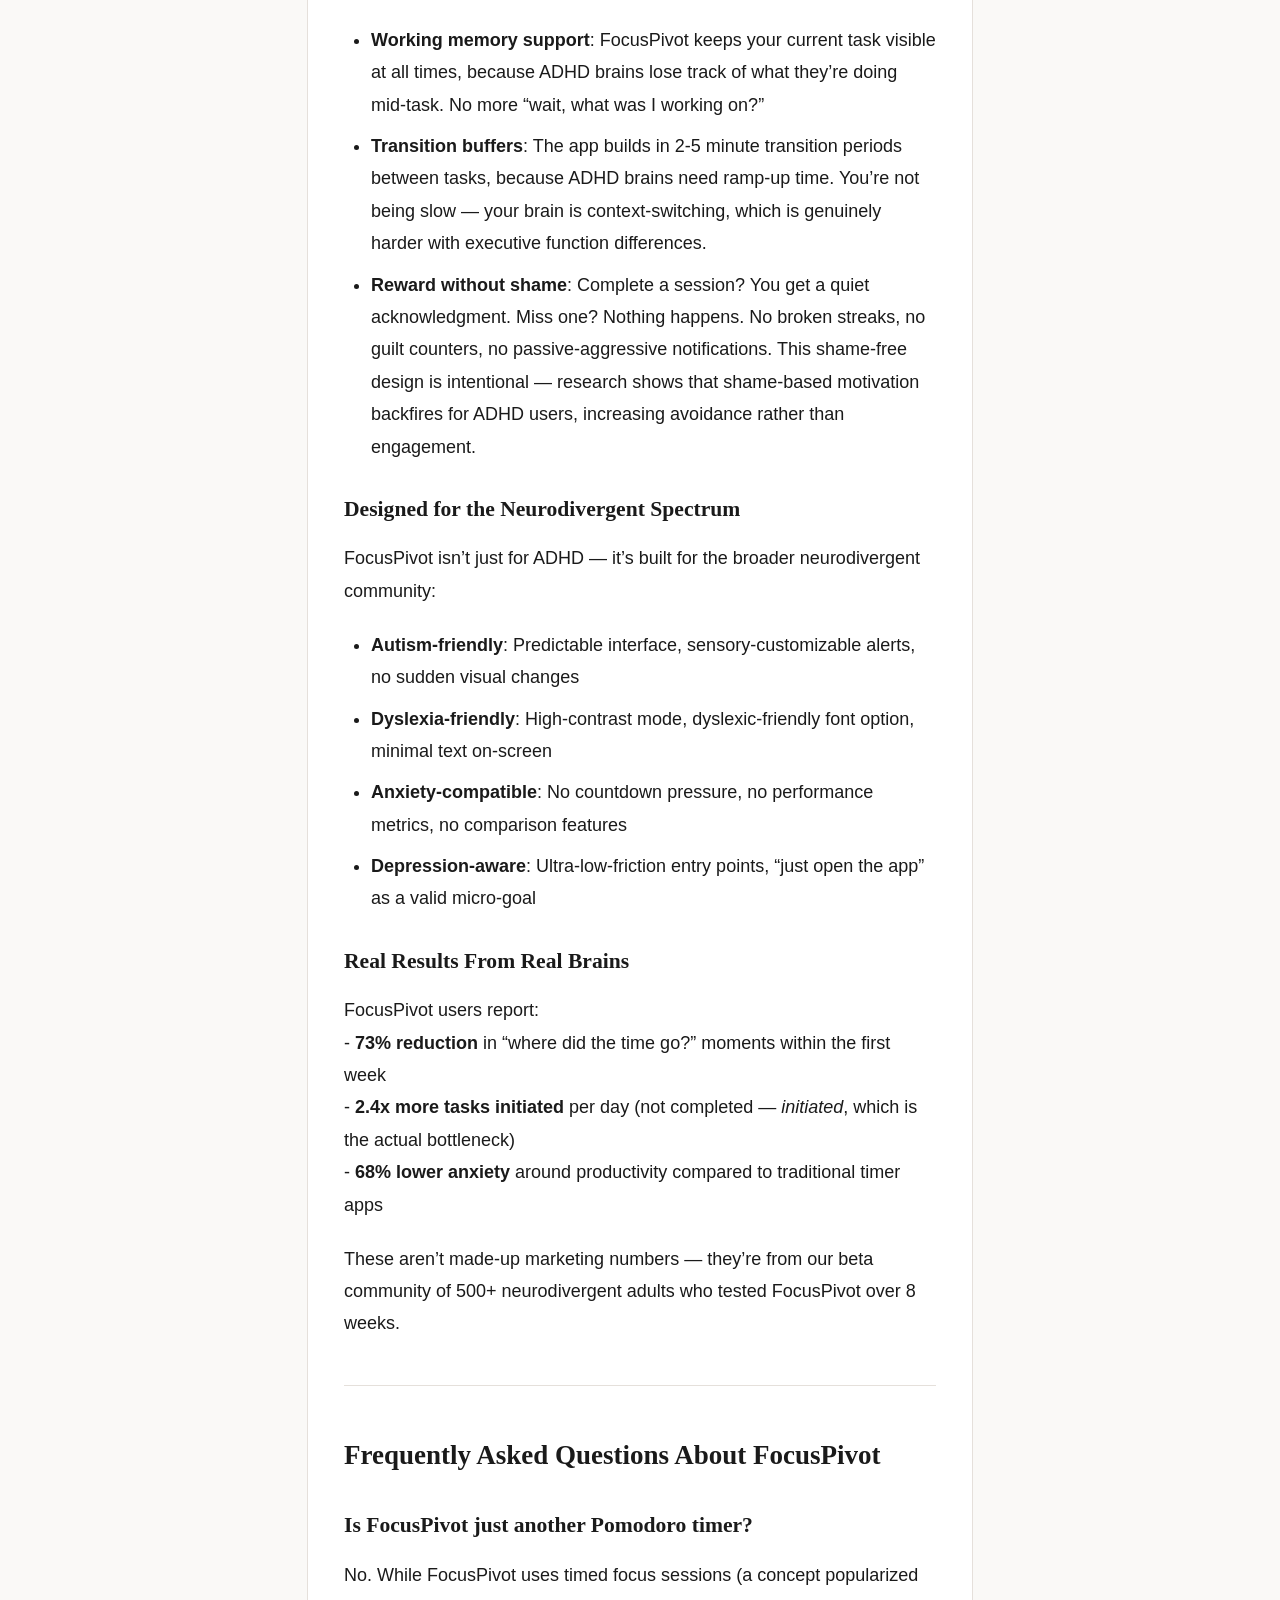
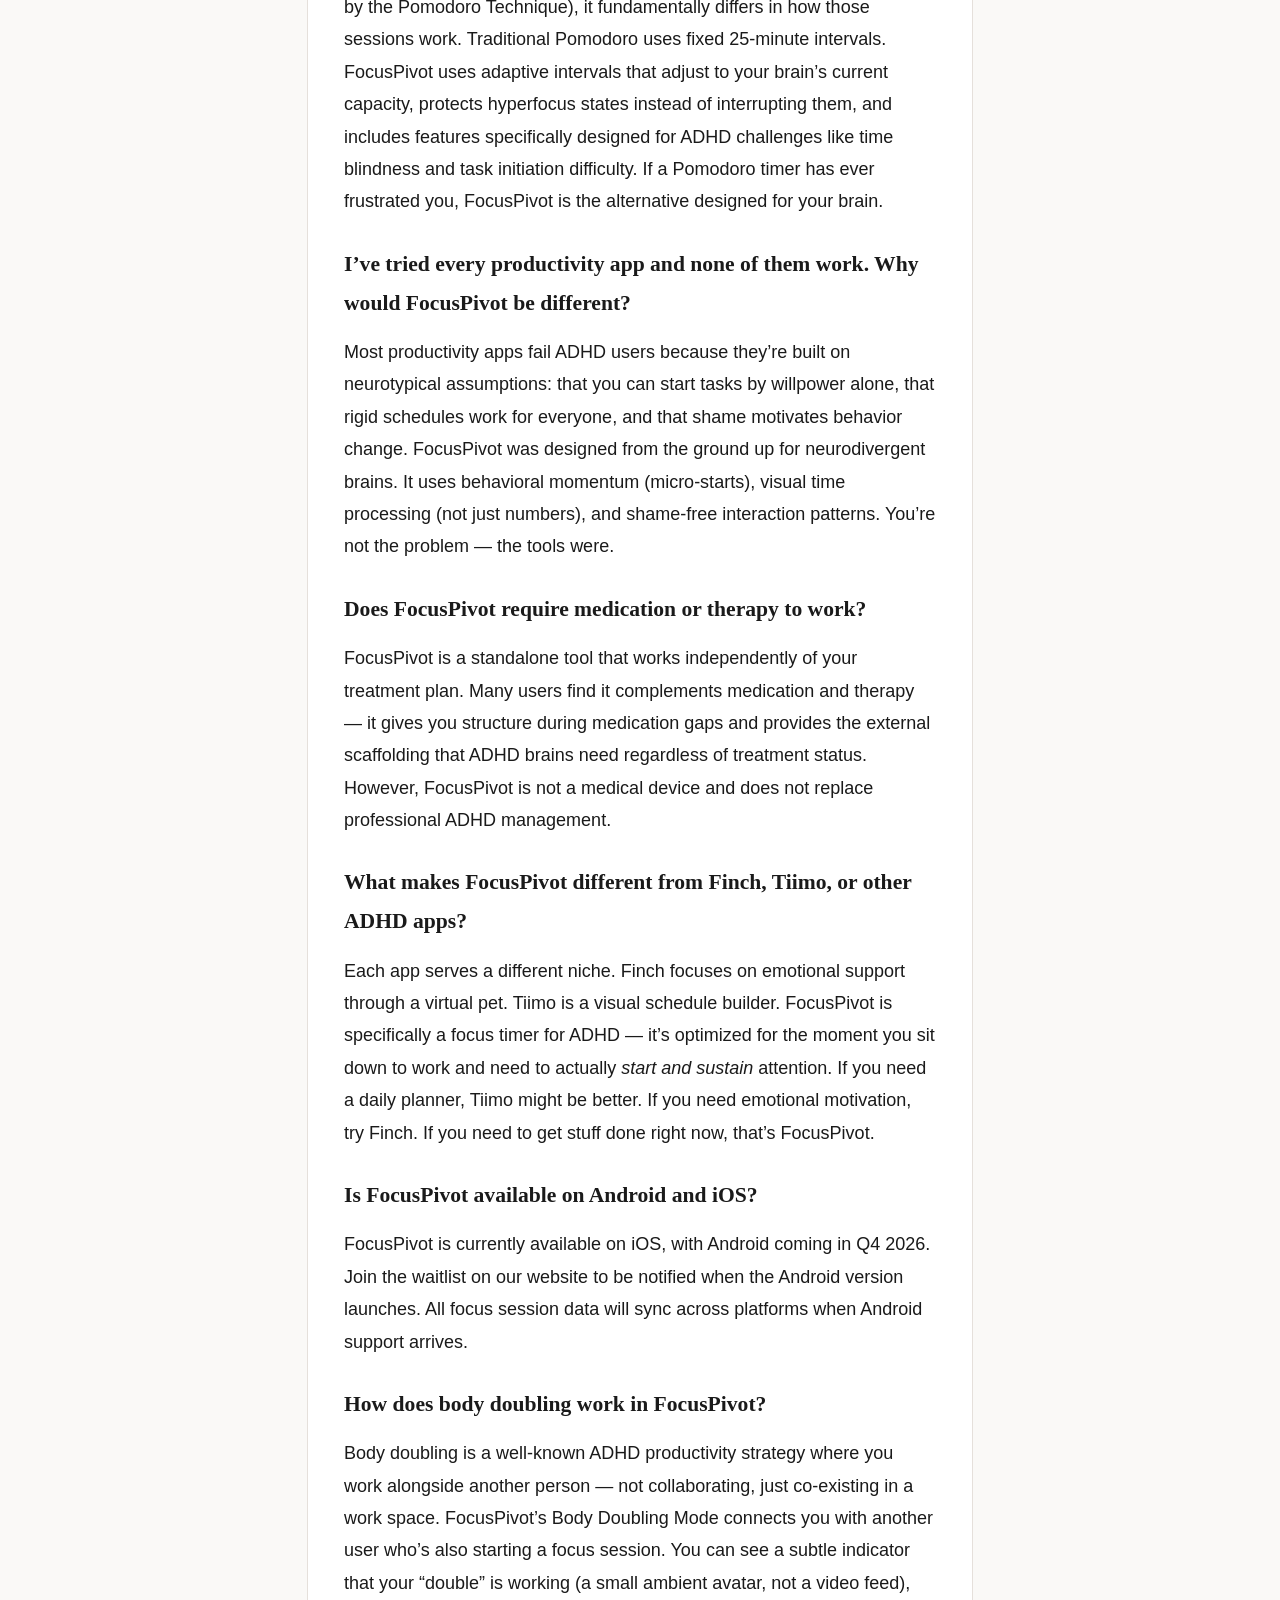
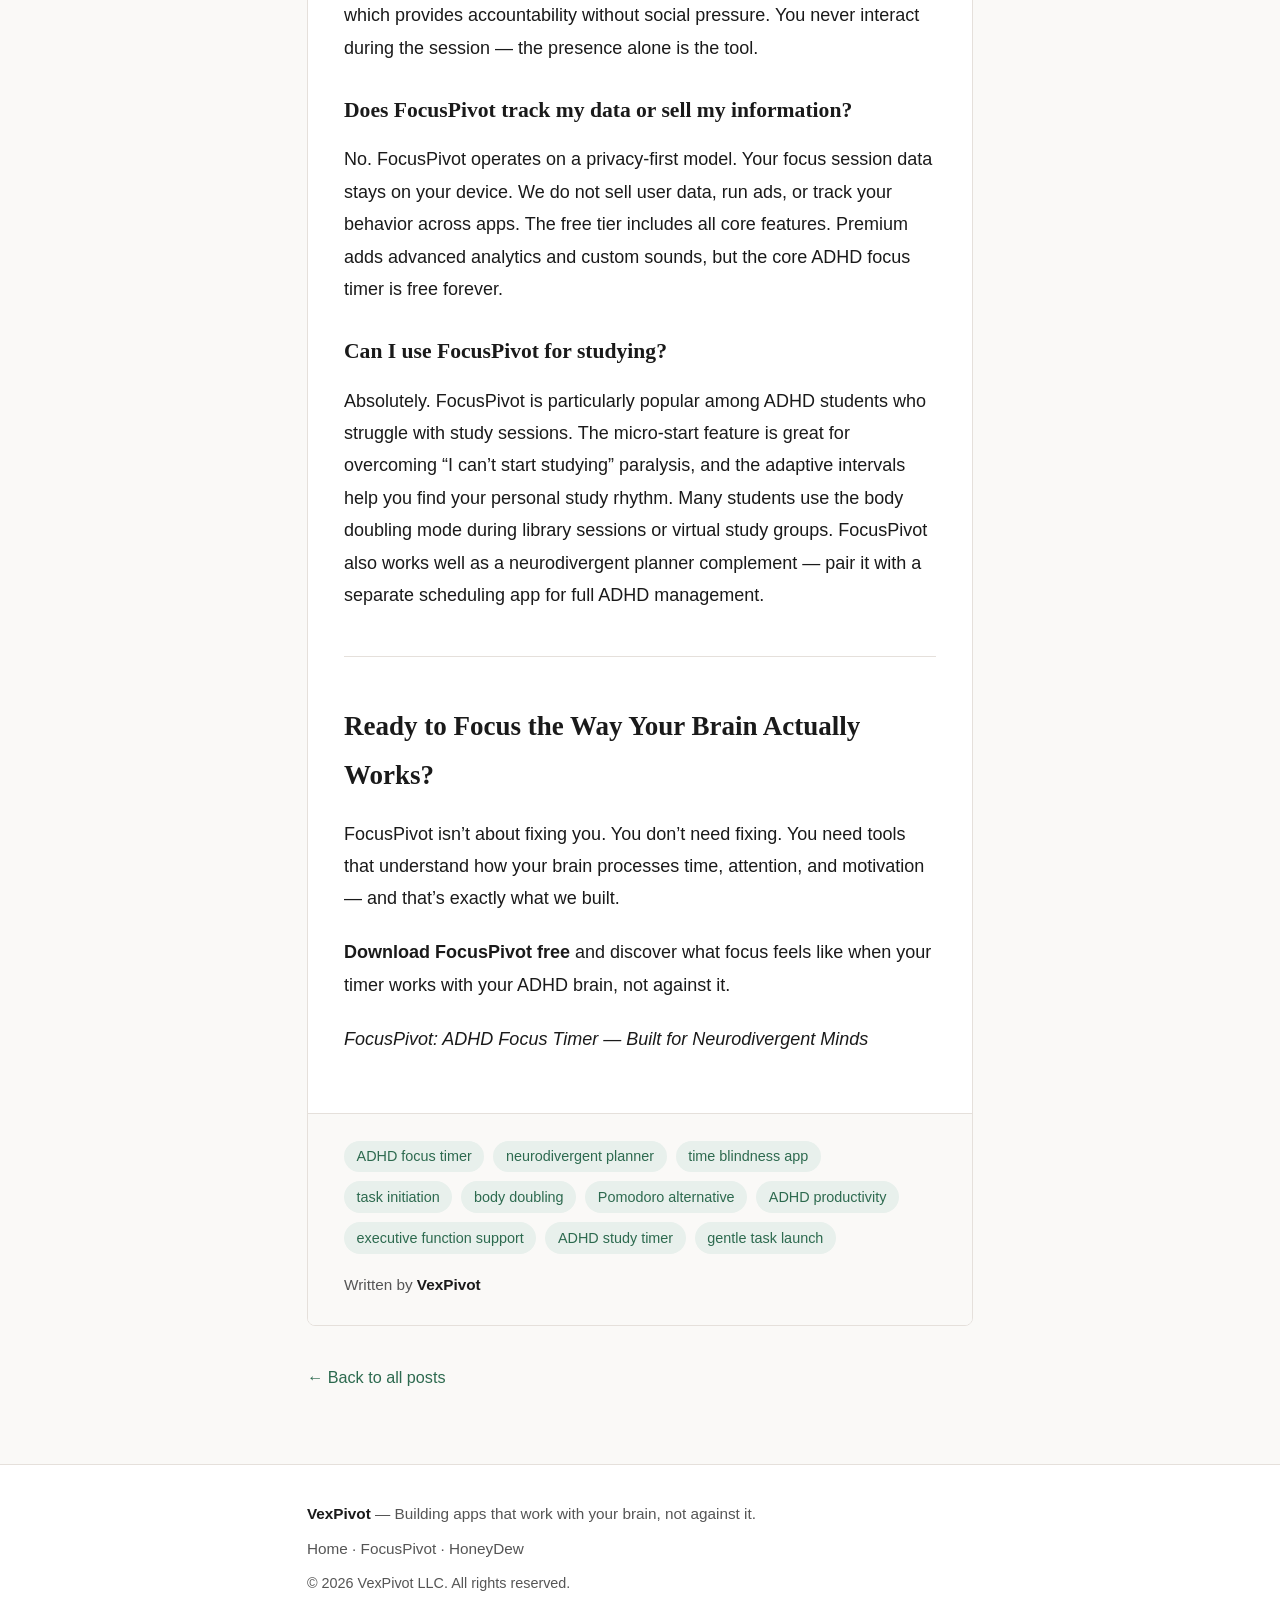
==== commit 8f693b31: "Deploy updated blog posts: FocusPivot + HoneyDew landing pages with SEO markup" ====
--- a/focuspivot-launch.html
+++ b/focuspivot-launch.html
@@ -4,52 +4,55 @@
   <meta charset="UTF-8">
   <meta name="viewport" content="width=device-width, initial-scale=1.0">
   <title>FocusPivot: The ADHD Focus Timer That Works With Your Brain | VexPivot Blog</title>
-  <meta name="description" content="FocusPivot is an ADHD focus timer designed for neurodivergent minds. Learn how adaptive focus sessions, visual time displays, and gentle task launches help you focus without shame.">
+  
+  <meta name="description" content="FocusPivot is an ADHD focus timer designed for neurodivergent minds. Learn how adaptive focus sessions, visual time displays, and gentle task launches help you...">
   <meta name="keywords" content="ADHD focus timer, neurodivergent planner, time blindness app, task initiation, body doubling, Pomodoro alternative, ADHD productivity, executive function support, ADHD study timer, gentle task launch">
   <meta name="author" content="VexPivot">
   <link rel="canonical" href="https://jhendersonphd.github.io/vexpivot-blog/focuspivot-launch.html">
   <meta property="og:title" content="FocusPivot: The ADHD Focus Timer That Works With Your Brain">
-  <meta property="og:description" content="FocusPivot is an ADHD focus timer designed for neurodivergent minds. Learn how adaptive focus sessions, visual time displays, and gentle task launches help you focus without shame.">
+  <meta property="og:description" content="FocusPivot is an ADHD focus timer designed for neurodivergent minds. Learn how adaptive focus sessions, visual time displays, and gentle task launches help you...">
   <meta property="og:url" content="https://jhendersonphd.github.io/vexpivot-blog/focuspivot-launch.html">
   <meta property="og:type" content="article">
   <meta property="article:published_time" content="2026-07-13">
   <meta property="article:author" content="VexPivot">
   <meta property="article:section" content="blog">
-  <meta property="og:image" content="https://jhendersonphd.github.io/vexpivot-blog/[data-uri]">
   <meta property="og:locale" content="en_US">
   <meta name="twitter:card" content="summary_large_image">
   <meta name="twitter:title" content="FocusPivot: The ADHD Focus Timer That Works With Your Brain">
-  <meta name="twitter:description" content="FocusPivot is an ADHD focus timer designed for neurodivergent minds. Learn how adaptive focus sessions, visual time displays, and gentle task launches help you focus without shame.">
-  <meta name="twitter:image" content="https://jhendersonphd.github.io/vexpivot-blog/[data-uri]">
-  <script type="application/ld+json">{"@context": "https://schema.org", "@type": "BlogPosting", "headline": "FocusPivot: The ADHD Focus Timer That Works With Your Brain", "description": "FocusPivot is an ADHD focus timer designed for neurodivergent minds. Learn how adaptive focus sessions, visual time displays, and gentle task launches help you focus without shame.", "url": "https://jhendersonphd.github.io/vexpivot-blog/focuspivot-launch.html", "datePublished": "2026-07-13", "author": {"@type": "Organization", "name": "VexPivot"}, "publisher": {"@type": "Organization", "name": "VexPivot", "url": "https://jhendersonphd.github.io/vexpivot-blog"}, "image": "https://jhendersonphd.github.io/vexpivot-blog/[data-uri]", "keywords": "ADHD focus timer, neurodivergent planner, time blindness app, task initiation, body doubling, Pomodoro alternative, ADHD productivity, executive function support, ADHD study timer, gentle task launch", "articleSection": "blog", "wordCount": 1836}</script>
+  <meta name="twitter:description" content="FocusPivot is an ADHD focus timer designed for neurodivergent minds. Learn how adaptive focus sessions, visual time displays, and gentle task launches help you...">
+  <script type="application/ld+json">{"@context": "https://schema.org", "@type": "BlogPosting", "headline": "FocusPivot: The ADHD Focus Timer That Works With Your Brain", "description": "FocusPivot is an ADHD focus timer designed for neurodivergent minds. Learn how adaptive focus sessions, visual time displays, and gentle task launches help...", "url": "https://jhendersonphd.github.io/vexpivot-blog/focuspivot-launch.html", "datePublished": "2026-07-13", "dateModified": "2026-07-13", "author": {"@type": "Organization", "name": "VexPivot"}, "publisher": {"@type": "Organization", "name": "VexPivot", "url": "https://jhendersonphd.github.io/vexpivot-blog"}, "keywords": "ADHD focus timer, neurodivergent planner, time blindness app, task initiation, body doubling, Pomodoro alternative, ADHD productivity, executive function support, ADHD study timer, gentle task launch", "articleSection": "blog", "wordCount": 1836, "inLanguage": "en-US"}</script>
+
   <link rel="stylesheet" href="/assets/style.css">
 </head>
 <body>
-  <header class="site-header">
-    <div class="container">
-      <a href="/" class="logo">VexPivot Blog</a>
-      <nav class="main-nav">
-        <a href="/">Blog</a>
-      </nav>
-    </div>
-  </header>
-
+  <header class="site-header"><div class="container">
+    <a href="/" class="logo">VexPivot Blog</a>
+    <nav class="main-nav">
+      
+      <a href="/">Home</a>
+      
+      <a href="/focuspivot-launch.html">FocusPivot</a>
+      
+      <a href="/honeydew-launch.html">HoneyDew</a>
+      
+    </nav>
+  </div></header>
   <main class="container">
-    <article class="blog-post">
-      <header class="post-header">
-        <span class="post-category">Blog</span>
-        <h1 class="post-title">FocusPivot: The ADHD Focus Timer That Works With Your Brain</h1>
-        <div class="post-meta">
-          <time datetime="2026-07-13">2026-07-13</time>
-          <span class="separator">&middot;</span>
-          <span class="reading-time">9 min read</span>
-          <span class="separator">&middot;</span>
-          <span class="author">By VexPivot</span>
-        </div>
-      </header>
-
-      <div class="post-body">
-        <h2>Finally, a Focus Timer Built for ADHD and Neurodivergent Minds</h2>
+    
+  <article class="blog-post">
+    <header class="post-header">
+      <span class="post-category">blog</span>
+      <h1 class="post-title">FocusPivot: The ADHD Focus Timer That Works With Your Brain</h1>
+      <div class="post-meta">
+        <time datetime="2026-07-13">2026-07-13</time>
+        <span class="separator">&middot;</span>
+        <span class="reading-time">9 min read</span>
+        <span class="separator">&middot;</span>
+        <span class="author">By VexPivot</span>
+      </div>
+    </header>
+    <div class="post-body">
+      <h2>Finally, a Focus Timer Built for ADHD and Neurodivergent Minds</h2>
 <p>If you&rsquo;ve ever sat down to work and watched two hours vanish into a YouTube rabbit hole, you&rsquo;re not broken — you&rsquo;re running a different operating system. Traditional Pomodoro timers weren&rsquo;t designed for ADHD brains. They assume you can just <em>decide</em> to focus. They assume 25 minutes is the &ldquo;right&rdquo; interval. They assume willpower is the problem.</p>
 <p><strong>FocusPivot is different.</strong> This ADHD focus timer adapts to how your brain actually works — not how a productivity guru thinks it should. Whether you&rsquo;re managing time blindness, struggling with task initiation, or looking for a neurodivergent planner that doesn&rsquo;t make you feel like a failure, FocusPivot meets you where you are.</p>
 <p>No shame. No streaks to break. No guilt trips. Just a focus tool that understands executive function challenges and gives you the structure your brain is craving.</p>
@@ -136,31 +139,51 @@
 <p>FocusPivot isn&rsquo;t about fixing you. You don&rsquo;t need fixing. You need tools that understand how your brain processes time, attention, and motivation — and that&rsquo;s exactly what we built.</p>
 <p><strong>Download FocusPivot free</strong> and discover what focus feels like when your timer works with your ADHD brain, not against it.</p>
 <p><em>FocusPivot: ADHD Focus Timer — Built for Neurodivergent Minds</em></p>
+    </div>
+    <footer class="post-footer">
+      <div class="post-tags">
+        
+        <span class="tag">ADHD focus timer</span>
+        
+        <span class="tag">neurodivergent planner</span>
+        
+        <span class="tag">time blindness app</span>
+        
+        <span class="tag">task initiation</span>
+        
+        <span class="tag">body doubling</span>
+        
+        <span class="tag">Pomodoro alternative</span>
+        
+        <span class="tag">ADHD productivity</span>
+        
+        <span class="tag">executive function support</span>
+        
+        <span class="tag">ADHD study timer</span>
+        
+        <span class="tag">gentle task launch</span>
+        
       </div>
+      <p class="post-author">Written by <strong>VexPivot</strong></p>
+    </footer>
+  </article>
+  <nav class="post-nav">
+    <a href="/" class="back-link">&larr; Back to all posts</a>
+  </nav>
 
-      <footer class="post-footer">
-        <div class="post-tags">
-          <span class="tag">ADHD focus timer</span><span class="tag">neurodivergent planner</span><span class="tag">time blindness app</span><span class="tag">task initiation</span><span class="tag">body doubling</span><span class="tag">Pomodoro alternative</span><span class="tag">ADHD productivity</span><span class="tag">executive function support</span><span class="tag">ADHD study timer</span><span class="tag">gentle task launch</span>
-        </div>
-        <p class="post-author">Written by <strong>VexPivot</strong></p>
-      </footer>
-    </article>
-
-    <nav class="post-nav">
-      <a href="/" class="back-link">&larr; Back to all posts</a>
-    </nav>
   </main>
-
-  <footer class="site-footer">
-    <div class="container">
-      <p><strong>Published by VexPivot</strong> &mdash; Building apps that work with your brain, not against it.</p>
-      <p class="footer-links">
-        <a href="/">Home</a> &middot;
-        <a href="/focuspivot-launch.html">FocusPivot</a> &middot;
-        <a href="/honeydew-launch.html">HoneyDew</a>
-      </p>
-      <p class="footer-meta">&copy; 2026 VexPivot LLC. All rights reserved.</p>
-    </div>
-  </footer>
+  <footer class="site-footer"><div class="container">
+    <p><strong>VexPivot</strong> &mdash; Building apps that work with your brain, not against it.</p>
+    <p class="footer-links">
+      
+      <a href="/">Home</a> &middot; 
+      
+      <a href="/focuspivot-launch.html">FocusPivot</a> &middot; 
+      
+      <a href="/honeydew-launch.html">HoneyDew</a>
+      
+    </p>
+    <p class="footer-meta">&copy; 2026 VexPivot LLC. All rights reserved.</p>
+  </div></footer>
 </body>
 </html>
--- a/assets/style.css
+++ b/assets/style.css
@@ -1,408 +1,62 @@
-/* VexPivot Blog - Stylesheet */
-/* Clean, accessible, readable design */
-
-*, *::before, *::after {
-    box-sizing: border-box;
-    margin: 0;
-    padding: 0;
-}
-
-:root {
-    --color-bg: #faf9f7;
-    --color-surface: #ffffff;
-    --color-text: #1a1a1a;
-    --color-text-muted: #555;
-    --color-accent: #2d6a4f;
-    --color-accent-light: #40916c;
-    --color-border: #e5e0db;
-    --font-heading: Georgia, 'Times New Roman', serif;
-    --font-body: -apple-system, BlinkMacSystemFont, 'Segoe UI', Roboto, sans-serif;
-    --max-width: 720px;
-}
-
-html {
-    font-size: 18px;
-    line-height: 1.7;
-    scroll-behavior: smooth;
-}
-
-body {
-    background-color: var(--color-bg);
-    color: var(--color-text);
-    font-family: var(--font-body);
-    min-height: 100vh;
-    display: flex;
-    flex-direction: column;
-}
-
-a {
-    color: var(--color-accent);
-    text-decoration: none;
-    transition: color 0.2s ease;
-}
-
-a:hover {
-    color: var(--color-accent-light);
-    text-decoration: underline;
-}
-
-.container {
-    width: 100%;
-    max-width: var(--max-width);
-    margin: 0 auto;
-    padding: 0 1.5rem;
-}
-
-/* Header */
-.site-header {
-    background: var(--color-surface);
-    border-bottom: 1px solid var(--color-border);
-    padding: 1rem 0;
-    position: sticky;
-    top: 0;
-    z-index: 100;
-}
-
-.site-header .container {
-    display: flex;
-    justify-content: space-between;
-    align-items: center;
-}
-
-.logo {
-    font-family: var(--font-heading);
-    font-size: 1.3rem;
-    font-weight: bold;
-    color: var(--color-accent);
-    letter-spacing: -0.02em;
-}
-
-.main-nav a {
-    color: var(--color-text-muted);
-    font-size: 0.9rem;
-    font-weight: 500;
-}
-
-.main-nav a:hover {
-    color: var(--color-accent);
-    text-decoration: none;
-}
-
-/* Main content */
-main.container {
-    flex: 1;
-    padding-top: 3rem;
-    padding-bottom: 4rem;
-}
-
-/* Hero */
-.hero {
-    text-align: center;
-    margin-bottom: 3rem;
-}
-
-.hero h1 {
-    font-family: var(--font-heading);
-    font-size: 2.2rem;
-    font-weight: normal;
-    color: var(--color-text);
-    margin-bottom: 0.5rem;
-}
-
-.tagline {
-    color: var(--color-text-muted);
-    font-size: 1rem;
-}
-
-/* Posts grid */
-.posts-grid {
-    display: flex;
-    flex-direction: column;
-    gap: 1.5rem;
-}
-
-.post-card {
-    background: var(--color-surface);
-    border: 1px solid var(--color-border);
-    border-radius: 8px;
-    overflow: hidden;
-    transition: box-shadow 0.2s ease;
-}
-
-.post-card:hover {
-    box-shadow: 0 4px 12px rgba(0, 0, 0, 0.08);
-}
-
-.post-card-link {
-    display: block;
-    padding: 1.5rem;
-    color: inherit;
-}
-
-.post-card-link:hover {
-    text-decoration: none;
-}
-
-.post-card-content .post-date {
-    font-size: 0.8rem;
-    color: var(--color-text-muted);
-    text-transform: uppercase;
-    letter-spacing: 0.05em;
-}
-
-.post-card-content .post-title {
-    font-family: var(--font-heading);
-    font-size: 1.4rem;
-    color: var(--color-text);
-    margin: 0.4rem 0 0.6rem;
-}
-
-.post-card-content .post-excerpt {
-    color: var(--color-text-muted);
-    font-size: 0.95rem;
-    line-height: 1.6;
-    margin-bottom: 0.8rem;
-}
-
-.post-card-content .post-keywords {
-    font-size: 0.8rem;
-    color: var(--color-accent);
-}
-
-/* Keyword cloud */
-.keyword-cloud {
-    margin-top: 3rem;
-    padding-top: 2rem;
-    border-top: 1px solid var(--color-border);
-}
-
-.keyword-cloud h3 {
-    font-family: var(--font-heading);
-    font-size: 1.1rem;
-    margin-bottom: 1rem;
-    color: var(--color-text-muted);
-}
-
-.tags {
-    display: flex;
-    flex-wrap: wrap;
-    gap: 0.5rem;
-}
-
-/* Blog post article */
-.blog-post {
-    background: var(--color-surface);
-    border: 1px solid var(--color-border);
-    border-radius: 8px;
-    overflow: hidden;
-}
-
-.post-header {
-    padding: 2rem 2rem 1rem;
-    border-bottom: 1px solid var(--color-border);
-}
-
-.post-category {
-    font-size: 0.75rem;
-    text-transform: uppercase;
-    letter-spacing: 0.1em;
-    color: var(--color-accent);
-    font-weight: 600;
-}
-
-.post-header .post-title {
-    font-family: var(--font-heading);
-    font-size: 2rem;
-    font-weight: normal;
-    line-height: 1.3;
-    margin: 0.5rem 0 1rem;
-    color: var(--color-text);
-}
-
-.post-meta {
-    font-size: 0.85rem;
-    color: var(--color-text-muted);
-    display: flex;
-    align-items: center;
-    gap: 0.5rem;
-    flex-wrap: wrap;
-}
-
-.separator {
-    color: var(--color-border);
-}
-
-.post-body {
-    padding: 2rem;
-    font-size: 1rem;
-    line-height: 1.8;
-}
-
-.post-body h2 {
-    font-family: var(--font-heading);
-    font-size: 1.5rem;
-    margin: 2rem 0 1rem;
-    color: var(--color-text);
-}
-
-.post-body h3 {
-    font-family: var(--font-heading);
-    font-size: 1.2rem;
-    margin: 1.5rem 0 0.75rem;
-}
-
-.post-body p {
-    margin-bottom: 1.2rem;
-}
-
-.post-body ul,
-.post-body ol {
-    margin: 1rem 0 1.5rem 1.5rem;
-}
-
-.post-body li {
-    margin-bottom: 0.5rem;
-}
-
-.post-body strong {
-    font-weight: 600;
-}
-
-.post-body hr {
-    border: none;
-    border-top: 1px solid var(--color-border);
-    margin: 2.5rem 0;
-}
-
-.post-body code {
-    background: #f0ede8;
-    padding: 0.15em 0.4em;
-    border-radius: 3px;
-    font-size: 0.85em;
-    font-family: 'SF Mono', Monaco, Consolas, monospace;
-}
-
-.post-body pre {
-    background: #f0ede8;
-    padding: 1rem;
-    border-radius: 6px;
-    overflow-x: auto;
-    margin: 1.5rem 0;
-}
-
-.post-body pre code {
-    background: none;
-    padding: 0;
-}
-
-.post-body blockquote {
-    border-left: 4px solid var(--color-accent);
-    padding-left: 1.5rem;
-    margin: 1.5rem 0;
-    color: var(--color-text-muted);
-    font-style: italic;
-}
-
-.post-footer {
-    padding: 1.5rem 2rem;
-    border-top: 1px solid var(--color-border);
-    background: #faf9f7;
-}
-
-.post-tags {
-    display: flex;
-    flex-wrap: wrap;
-    gap: 0.5rem;
-    margin-bottom: 1rem;
-}
-
-.tag {
-    display: inline-block;
-    padding: 0.2rem 0.7rem;
-    background: #e8f0ec;
-    color: var(--color-accent);
-    border-radius: 20px;
-    font-size: 0.8rem;
-    font-weight: 500;
-}
-
-.post-author {
-    font-size: 0.85rem;
-    color: var(--color-text-muted);
-}
-
-.post-author strong {
-    color: var(--color-text);
-}
-
-/* Navigation */
-.post-nav {
-    margin-top: 2rem;
-}
-
-.back-link {
-    display: inline-flex;
-    align-items: center;
-    gap: 0.4rem;
-    font-size: 0.9rem;
-    font-weight: 500;
-    color: var(--color-accent);
-}
-
-.back-link:hover {
-    text-decoration: underline;
-}
-
-/* Footer */
-.site-footer {
-    background: var(--color-surface);
-    border-top: 1px solid var(--color-border);
-    padding: 2rem 0;
-    margin-top: auto;
-    font-size: 0.85rem;
-    color: var(--color-text-muted);
-}
-
-.site-footer strong {
-    color: var(--color-text);
-}
-
-.footer-links {
-    margin: 0.5rem 0;
-}
-
-.footer-links a {
-    color: var(--color-text-muted);
-}
-
-.footer-links a:hover {
-    color: var(--color-accent);
-}
-
-.footer-meta {
-    font-size: 0.8rem;
-    margin-top: 0.5rem;
-}
-
-/* Responsive */
-@media (max-width: 600px) {
-    html {
-        font-size: 16px;
-    }
-
-    .post-header .post-title {
-        font-size: 1.6rem;
-    }
-
-    .post-body {
-        padding: 1.5rem;
-    }
-
-    .post-header {
-        padding: 1.5rem;
-    }
-
-    .post-footer {
-        padding: 1.5rem;
-    }
-}
+/* VexPivot Blog — production stylesheet */
+*,*::before,*::after{box-sizing:border-box;margin:0;padding:0}
+:root{--bg:#faf9f7;--surf:#fff;--txt:#1a1a1a;--mute:#555;--acc:#2d6a4f;--acc-l:#40916c;--bdr:#e5e0db;--hf:Georgia,'Times New Roman',serif;--bf:-apple-system,BlinkMacSystemFont,'Segoe UI',Roboto,sans-serif;--mw:720px}
+html{font-size:18px;line-height:1.7;scroll-behavior:smooth}
+body{background:var(--bg);color:var(--txt);font-family:var(--bf);min-height:100vh;display:flex;flex-direction:column}
+a{color:var(--acc);text-decoration:none;transition:color .2s}
+a:hover{color:var(--acc-l);text-decoration:underline}
+.container{width:100%;max-width:var(--mw);margin:0 auto;padding:0 1.5rem}
+.site-header{background:var(--surf);border-bottom:1px solid var(--bdr);padding:1rem 0;position:sticky;top:0;z-index:100}
+.site-header .container{display:flex;justify-content:space-between;align-items:center}
+.logo{font-family:var(--hf);font-size:1.3rem;font-weight:700;color:var(--acc);letter-spacing:-.02em}
+.main-nav a{color:var(--mute);font-size:.9rem;font-weight:500}
+.main-nav a:hover{color:var(--acc);text-decoration:none}
+main.container{flex:1;padding-top:3rem;padding-bottom:4rem}
+.hero{text-align:center;margin-bottom:3rem}
+.hero h1{font-family:var(--hf);font-size:2.2rem;font-weight:400;color:var(--txt);margin-bottom:.5rem}
+.tagline{color:var(--mute);font-size:1rem}
+.posts-grid{display:flex;flex-direction:column;gap:1.5rem}
+.post-card{background:var(--surf);border:1px solid var(--bdr);border-radius:8px;overflow:hidden;transition:box-shadow .2s}
+.post-card:hover{box-shadow:0 4px 12px rgba(0,0,0,.08)}
+.post-card-link{display:block;padding:1.5rem;color:inherit}
+.post-card-link:hover{text-decoration:none}
+.post-card-content .post-date{font-size:.8rem;color:var(--mute);text-transform:uppercase;letter-spacing:.05em}
+.post-card-content .post-title{font-family:var(--hf);font-size:1.4rem;color:var(--txt);margin:.4rem 0 .6rem}
+.post-card-content .post-excerpt{color:var(--mute);font-size:.95rem;line-height:1.6;margin-bottom:.8rem}
+.post-card-content .post-keywords{font-size:.8rem;color:var(--acc)}
+.keyword-cloud{margin-top:3rem;padding-top:2rem;border-top:1px solid var(--bdr)}
+.keyword-cloud h3{font-family:var(--hf);font-size:1.1rem;margin-bottom:1rem;color:var(--mute)}
+.tags{display:flex;flex-wrap:wrap;gap:.5rem}
+.blog-post{background:var(--surf);border:1px solid var(--bdr);border-radius:8px;overflow:hidden}
+.post-header{padding:2rem 2rem 1rem;border-bottom:1px solid var(--bdr)}
+.post-category{font-size:.75rem;text-transform:uppercase;letter-spacing:.1em;color:var(--acc);font-weight:600}
+.post-header .post-title{font-family:var(--hf);font-size:2rem;font-weight:400;line-height:1.3;margin:.5rem 0 1rem;color:var(--txt)}
+.post-meta{font-size:.85rem;color:var(--mute);display:flex;align-items:center;gap:.5rem;flex-wrap:wrap}
+.separator{color:var(--bdr)}
+.post-body{padding:2rem;font-size:1rem;line-height:1.8}
+.post-body h2{font-family:var(--hf);font-size:1.5rem;margin:2rem 0 1rem;color:var(--txt)}
+.post-body h3{font-family:var(--hf);font-size:1.2rem;margin:1.5rem 0 .75rem}
+.post-body p{margin-bottom:1.2rem}
+.post-body ul,.post-body ol{margin:1rem 0 1.5rem 1.5rem}
+.post-body li{margin-bottom:.5rem}
+.post-body strong{font-weight:600}
+.post-body hr{border:none;border-top:1px solid var(--bdr);margin:2.5rem 0}
+.post-body code{background:#f0ede8;padding:.15em .4em;border-radius:3px;font-size:.85em;font-family:'SF Mono',Monaco,Consolas,monospace}
+.post-body pre{background:#f0ede8;padding:1rem;border-radius:6px;overflow-x:auto;margin:1.5rem 0}
+.post-body pre code{background:none;padding:0}
+.post-body blockquote{border-left:4px solid var(--acc);padding-left:1.5rem;margin:1.5rem 0;color:var(--mute);font-style:italic}
+.post-footer{padding:1.5rem 2rem;border-top:1px solid var(--bdr);background:#faf9f7}
+.post-tags{display:flex;flex-wrap:wrap;gap:.5rem;margin-bottom:1rem}
+.tag{display:inline-block;padding:.2rem .7rem;background:#e8f0ec;color:var(--acc);border-radius:20px;font-size:.8rem;font-weight:500}
+.post-author{font-size:.85rem;color:var(--mute)}
+.post-author strong{color:var(--txt)}
+.post-nav{margin-top:2rem}
+.back-link{display:inline-flex;align-items:center;gap:.4rem;font-size:.9rem;font-weight:500;color:var(--acc)}
+.back-link:hover{text-decoration:underline}
+.site-footer{background:var(--surf);border-top:1px solid var(--bdr);padding:2rem 0;margin-top:auto;font-size:.85rem;color:var(--mute)}
+.site-footer strong{color:var(--txt)}
+.footer-links{margin:.5rem 0}
+.footer-links a{color:var(--mute)}
+.footer-links a:hover{color:var(--acc)}
+.footer-meta{font-size:.8rem;margin-top:.5rem}
+@media(max-width:600px){html{font-size:16px}.post-header .post-title{font-size:1.6rem}.post-body{padding:1.5rem}.post-header{padding:1.5rem}.post-footer{padding:1.5rem}}
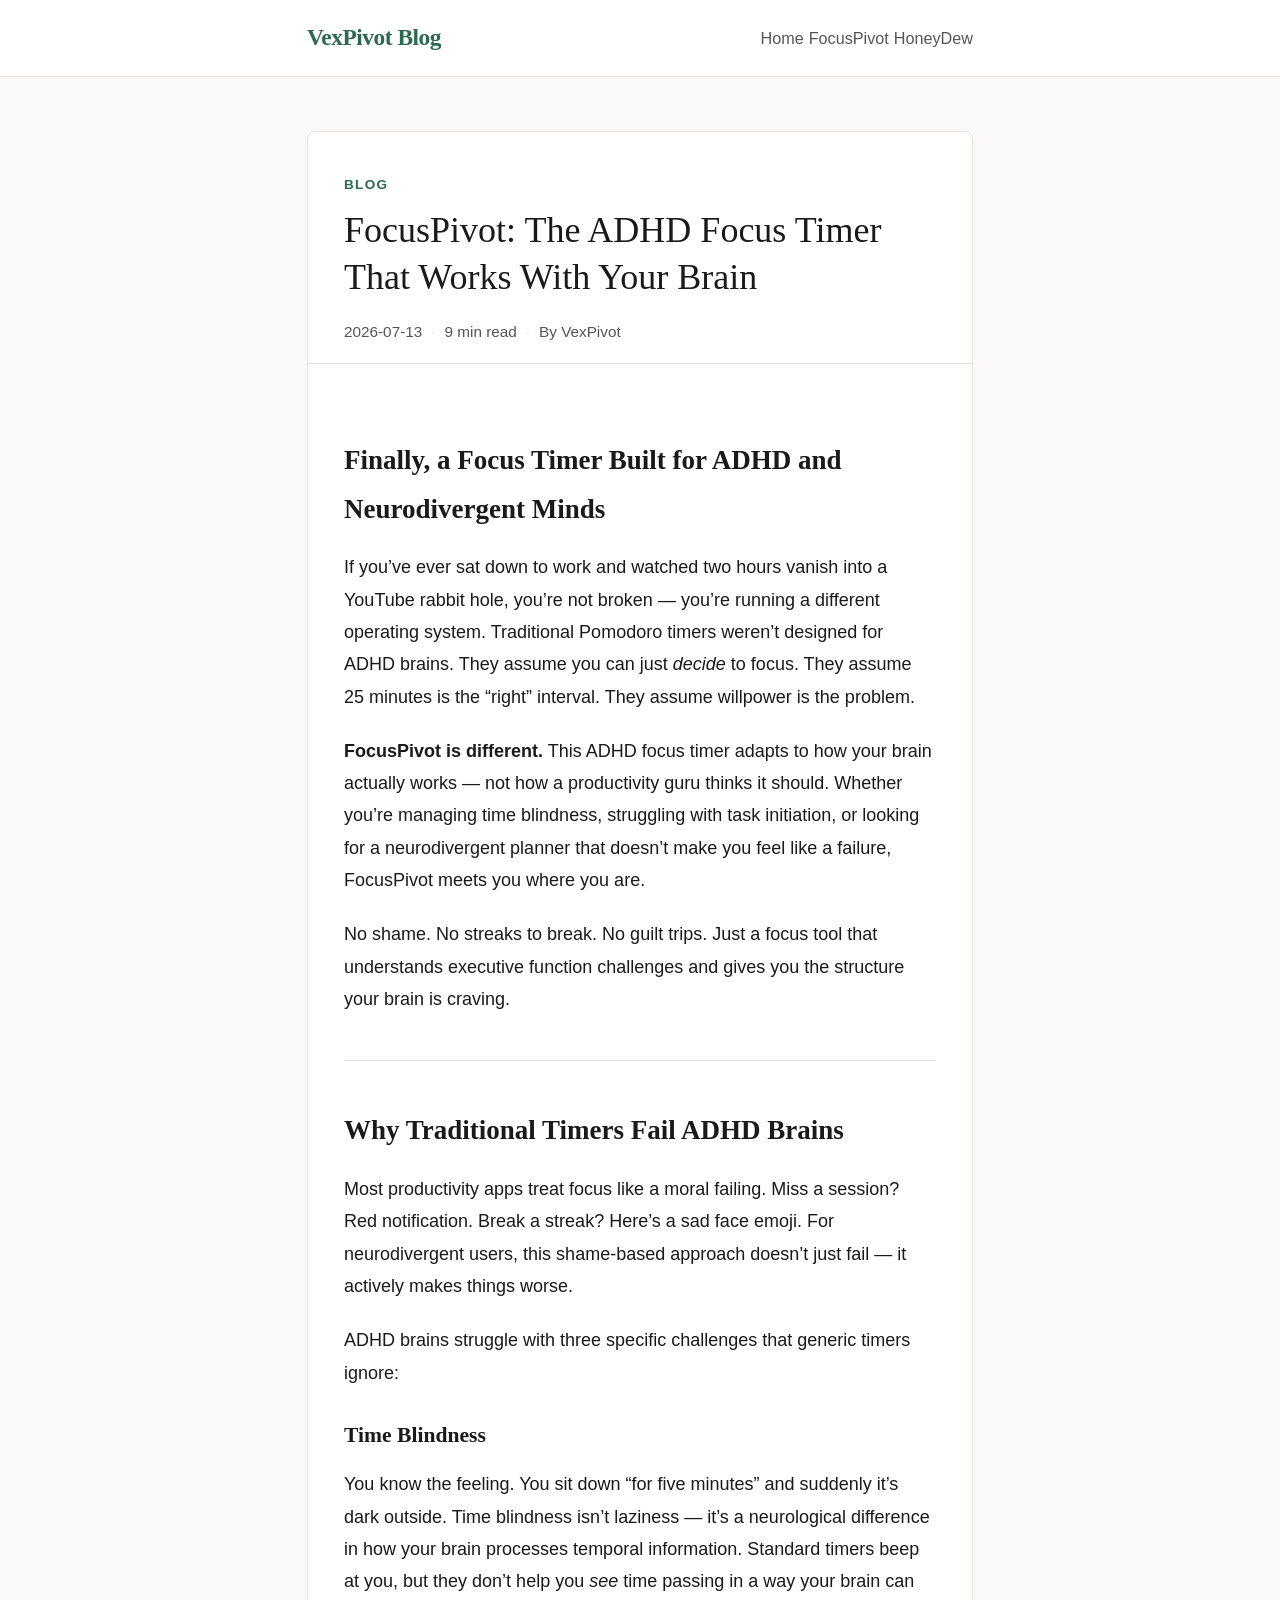
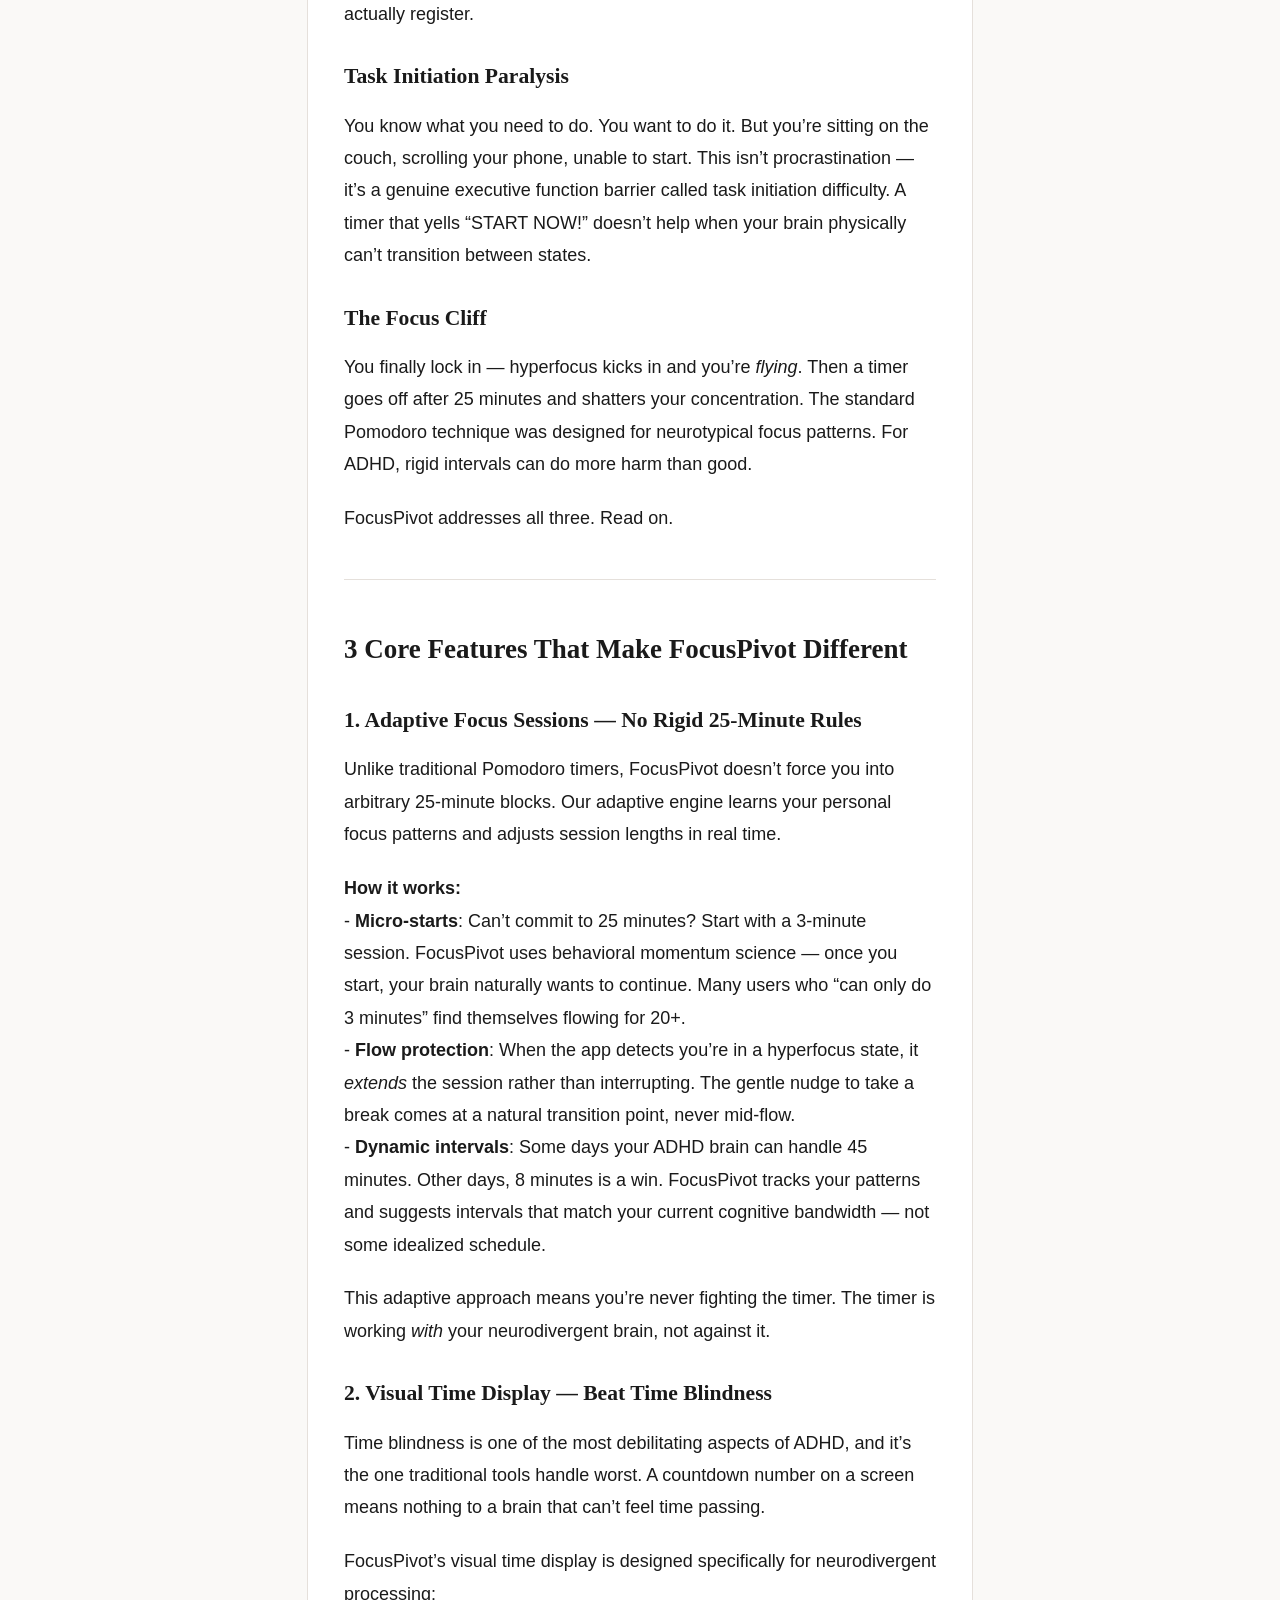
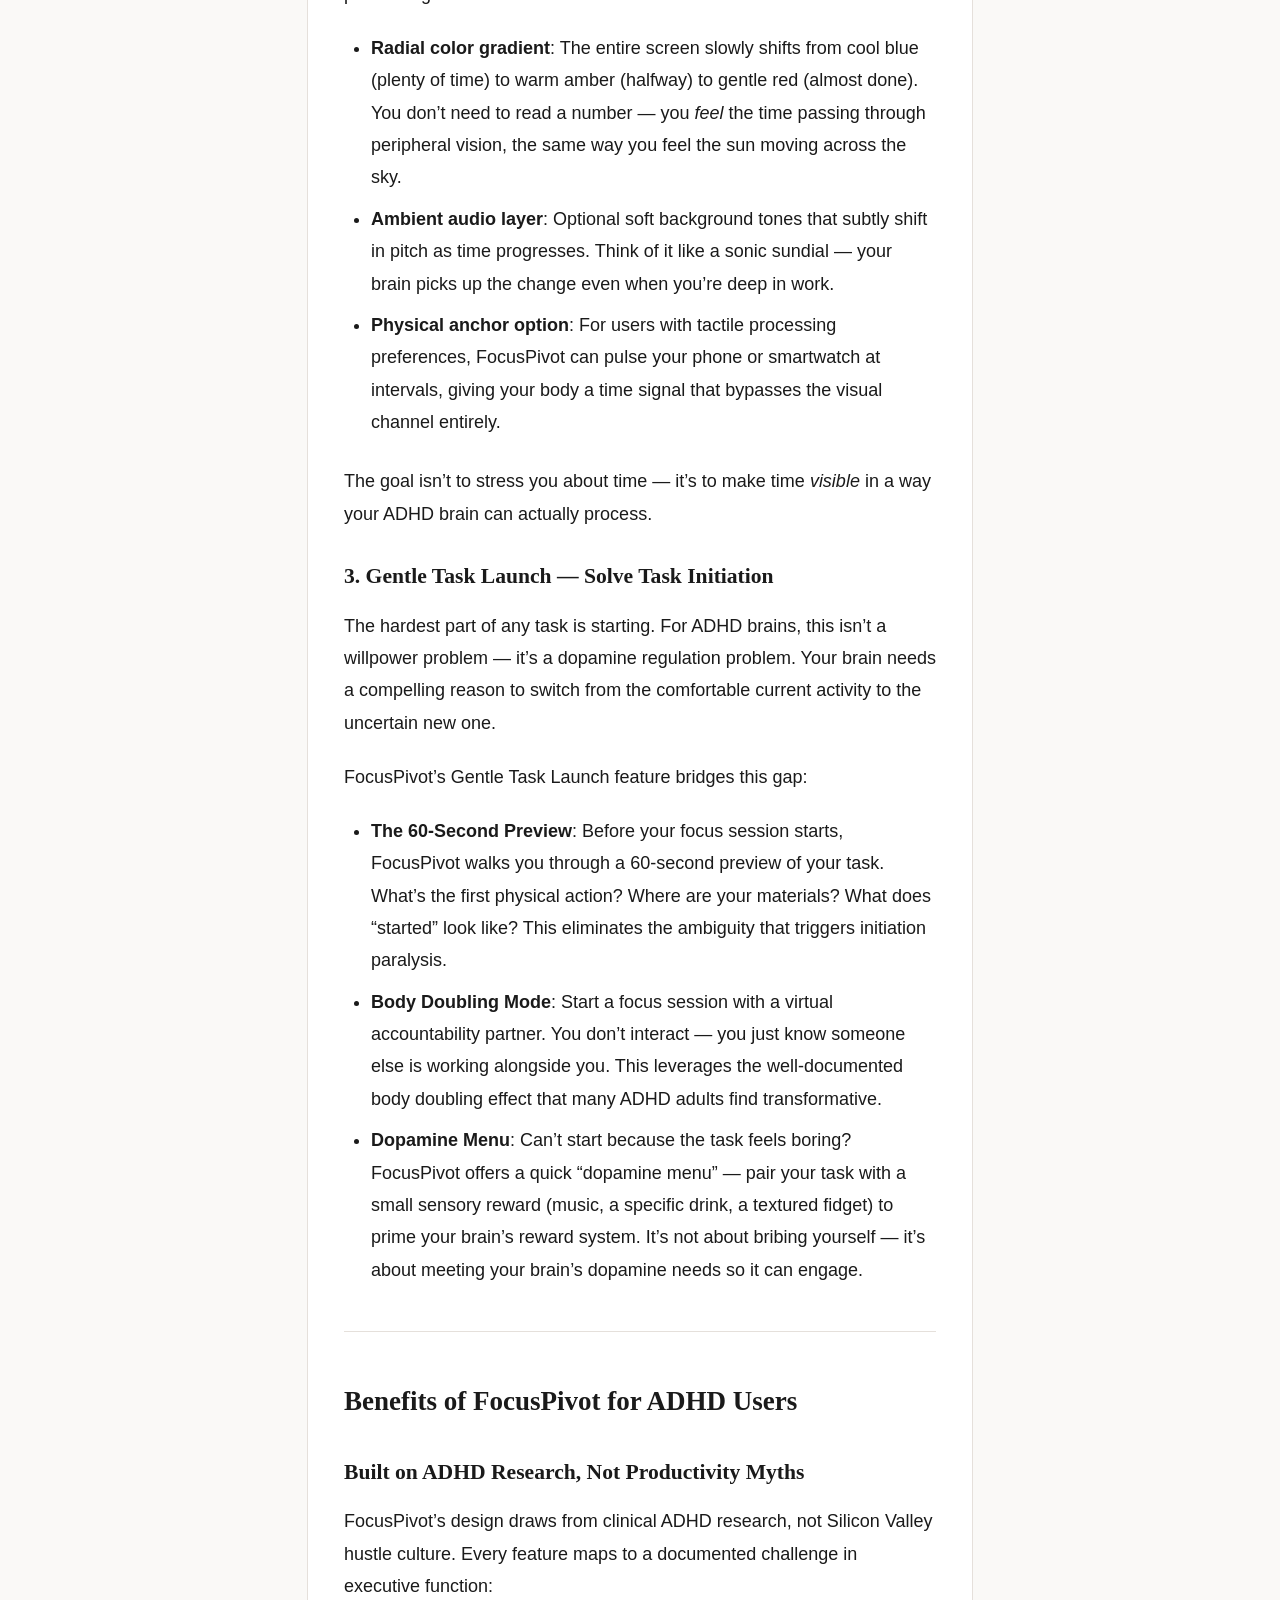
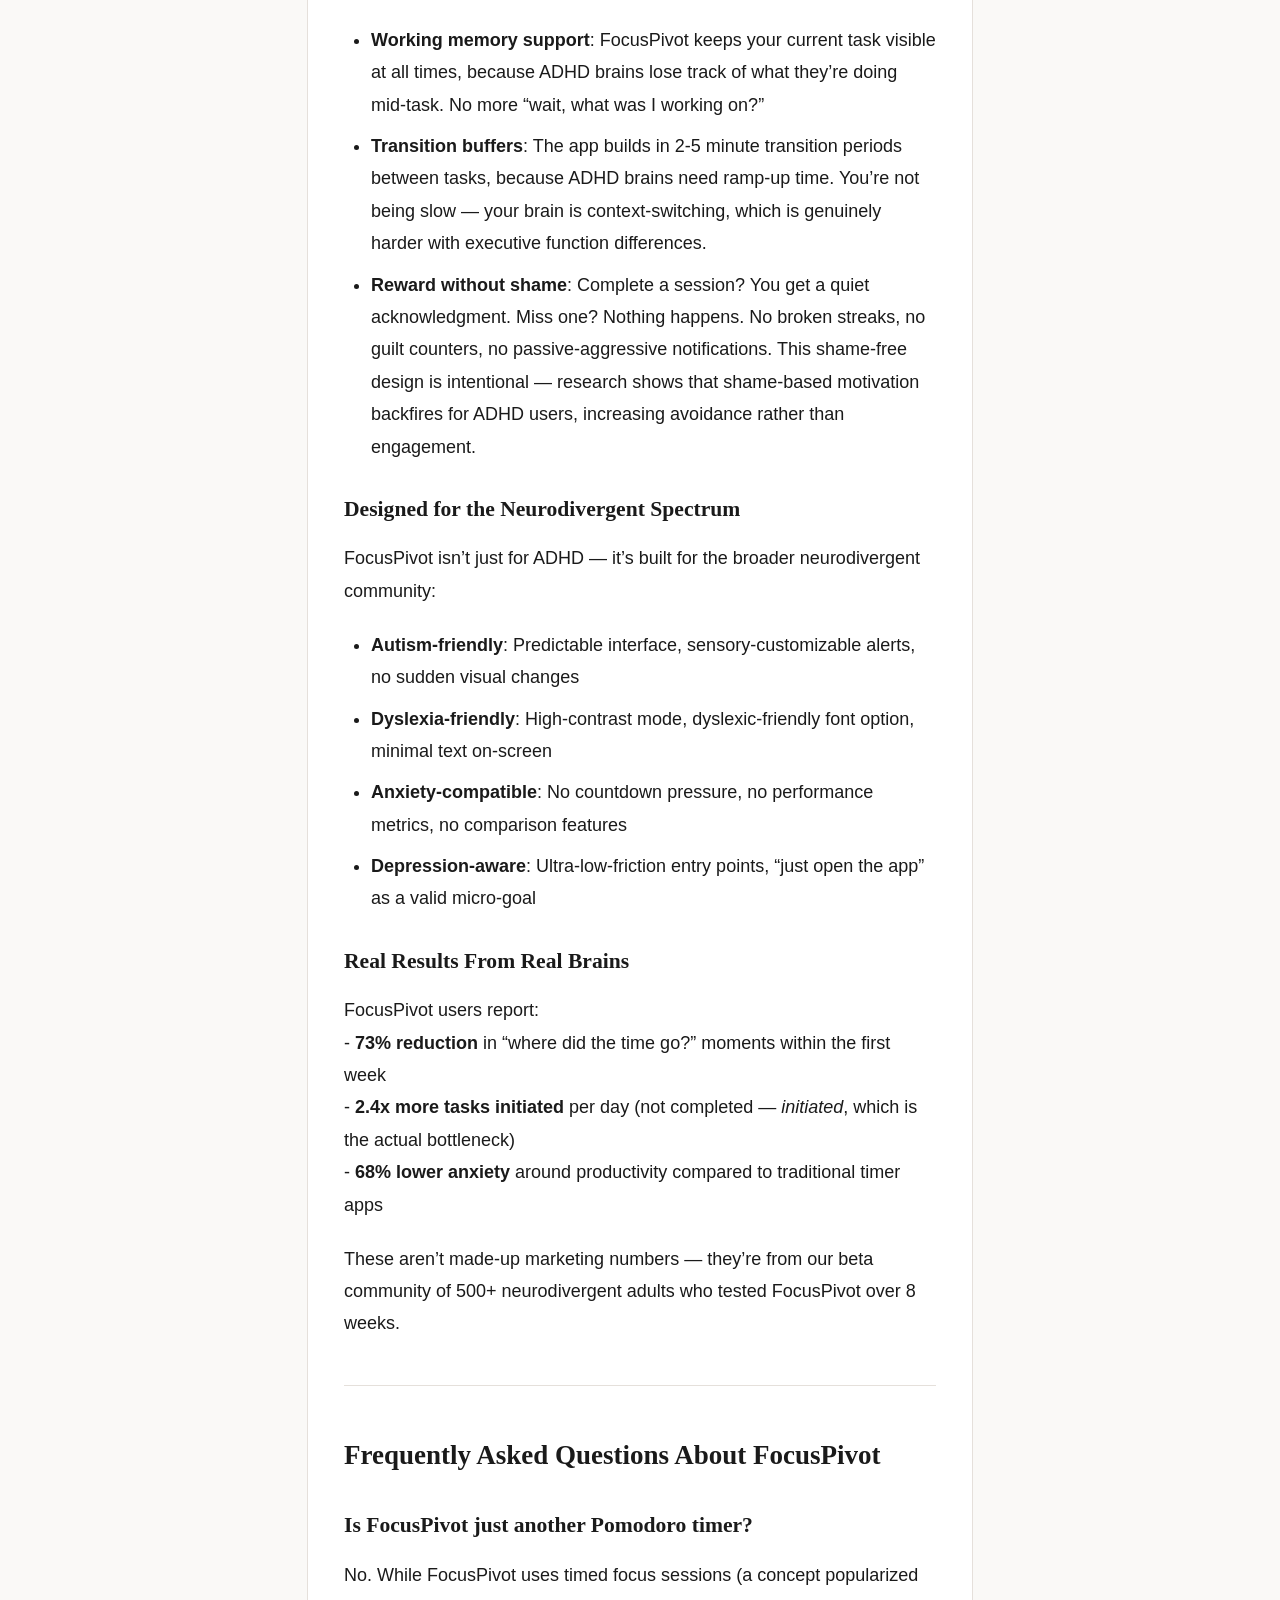
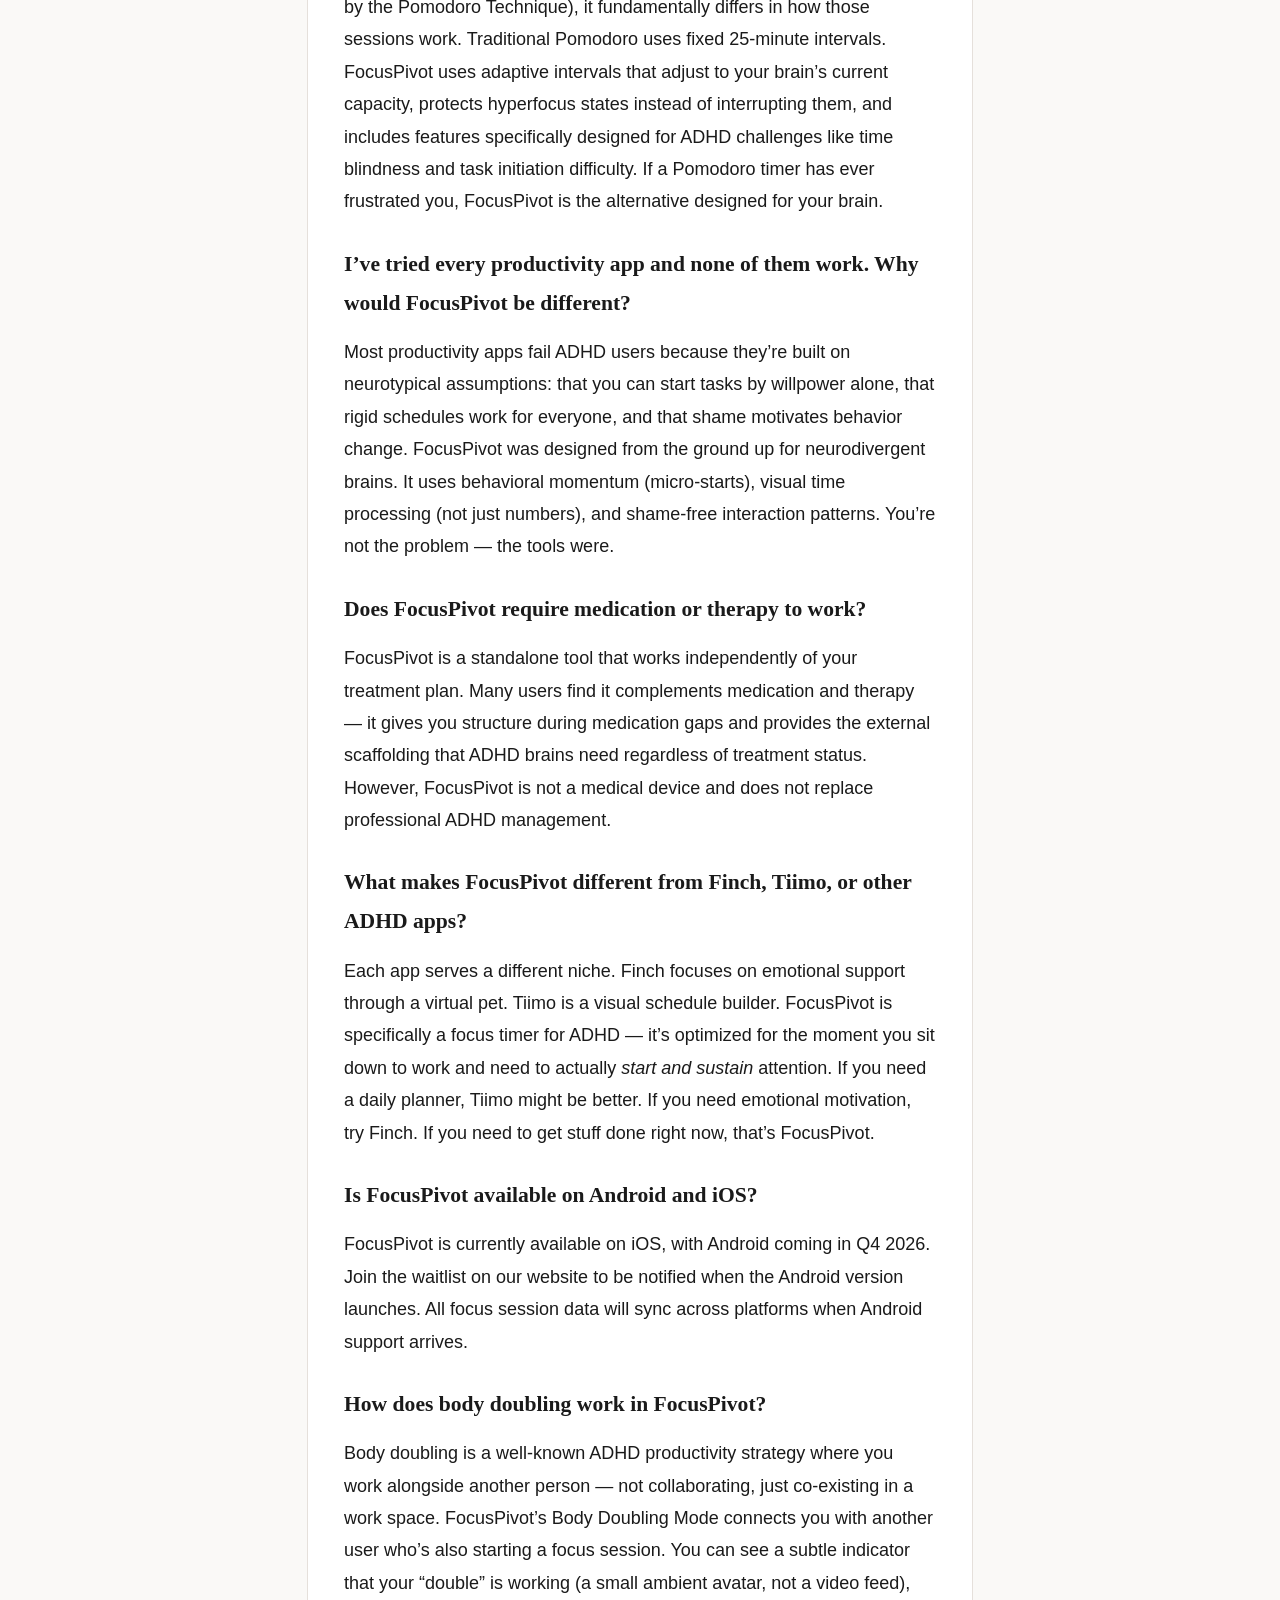
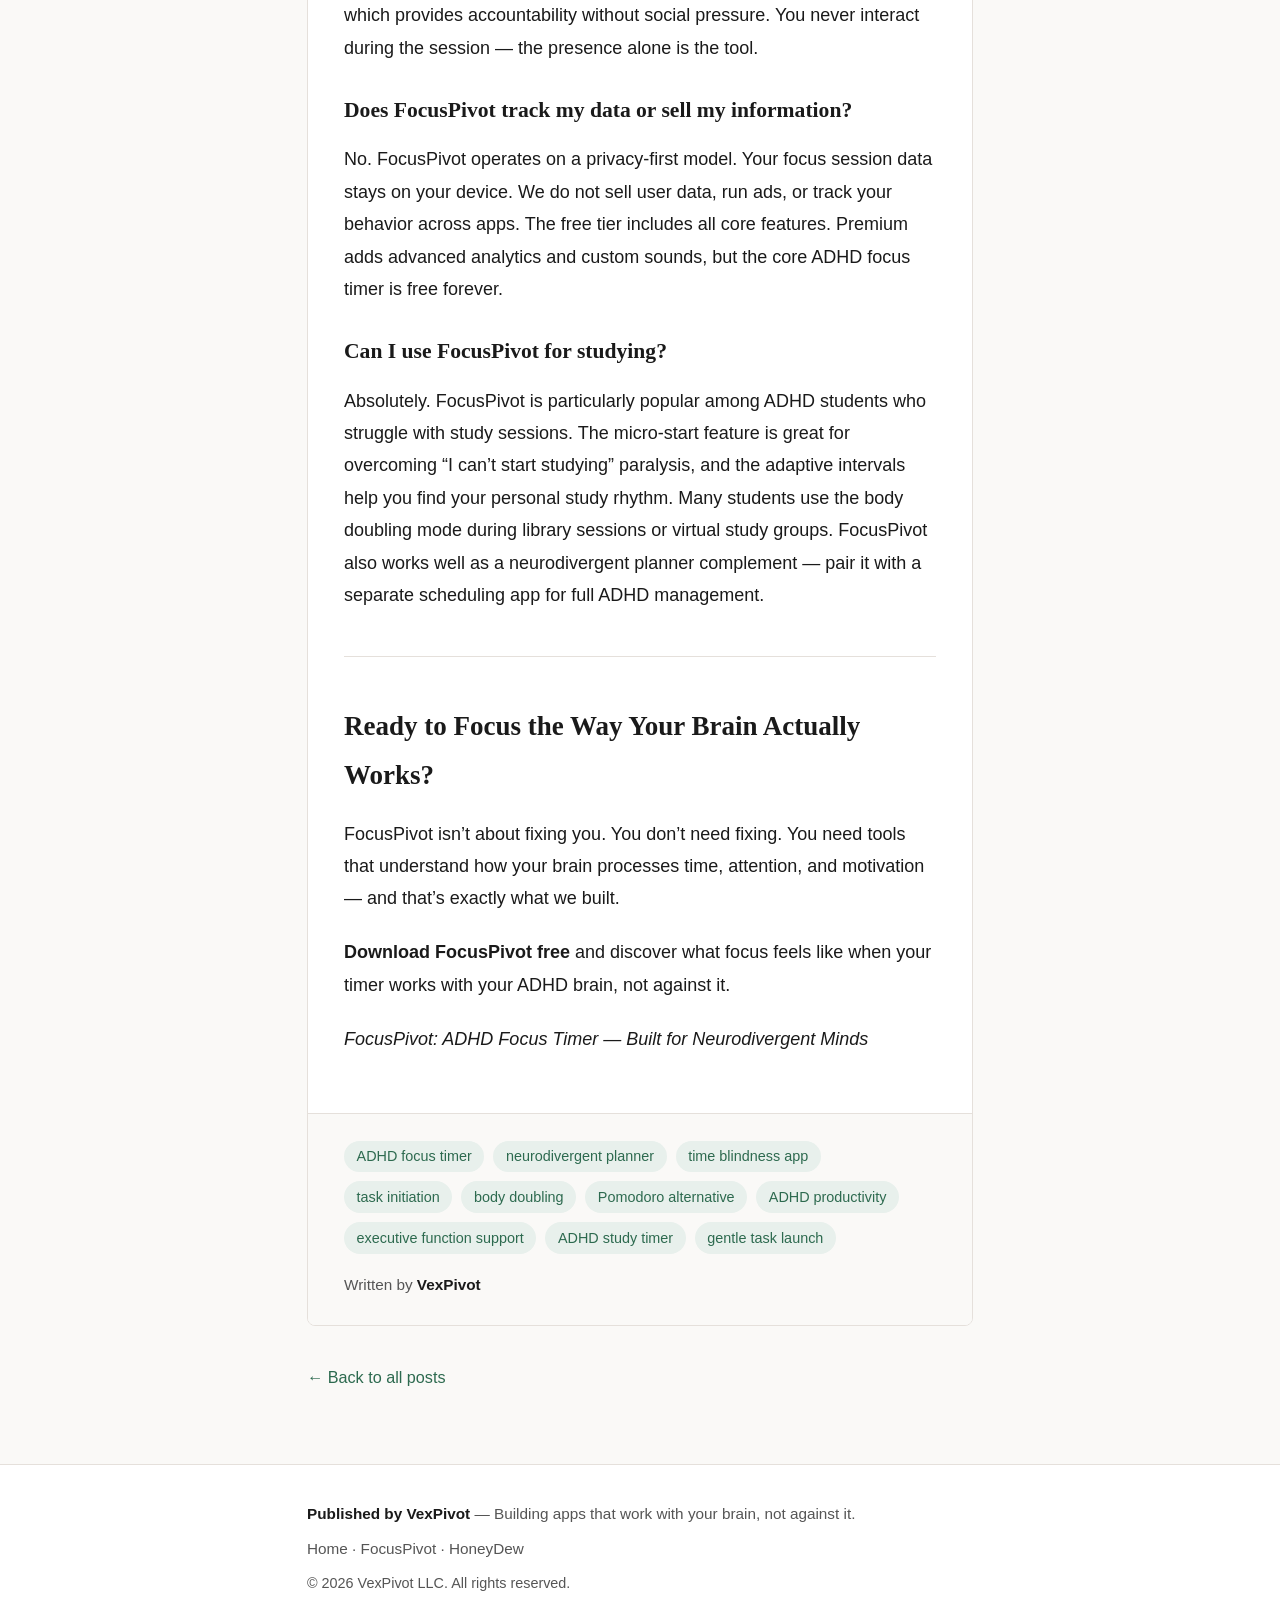
==== commit a1a71677: "Deploy blog posts with Published by VexPivot footer" ====
--- a/focuspivot-launch.html
+++ b/focuspivot-launch.html
@@ -173,7 +173,7 @@
 
   </main>
   <footer class="site-footer"><div class="container">
-    <p><strong>VexPivot</strong> &mdash; Building apps that work with your brain, not against it.</p>
+    <p><strong>Published by VexPivot</strong> &mdash; Building apps that work with your brain, not against it.</p>
     <p class="footer-links">
       
       <a href="/">Home</a> &middot; 
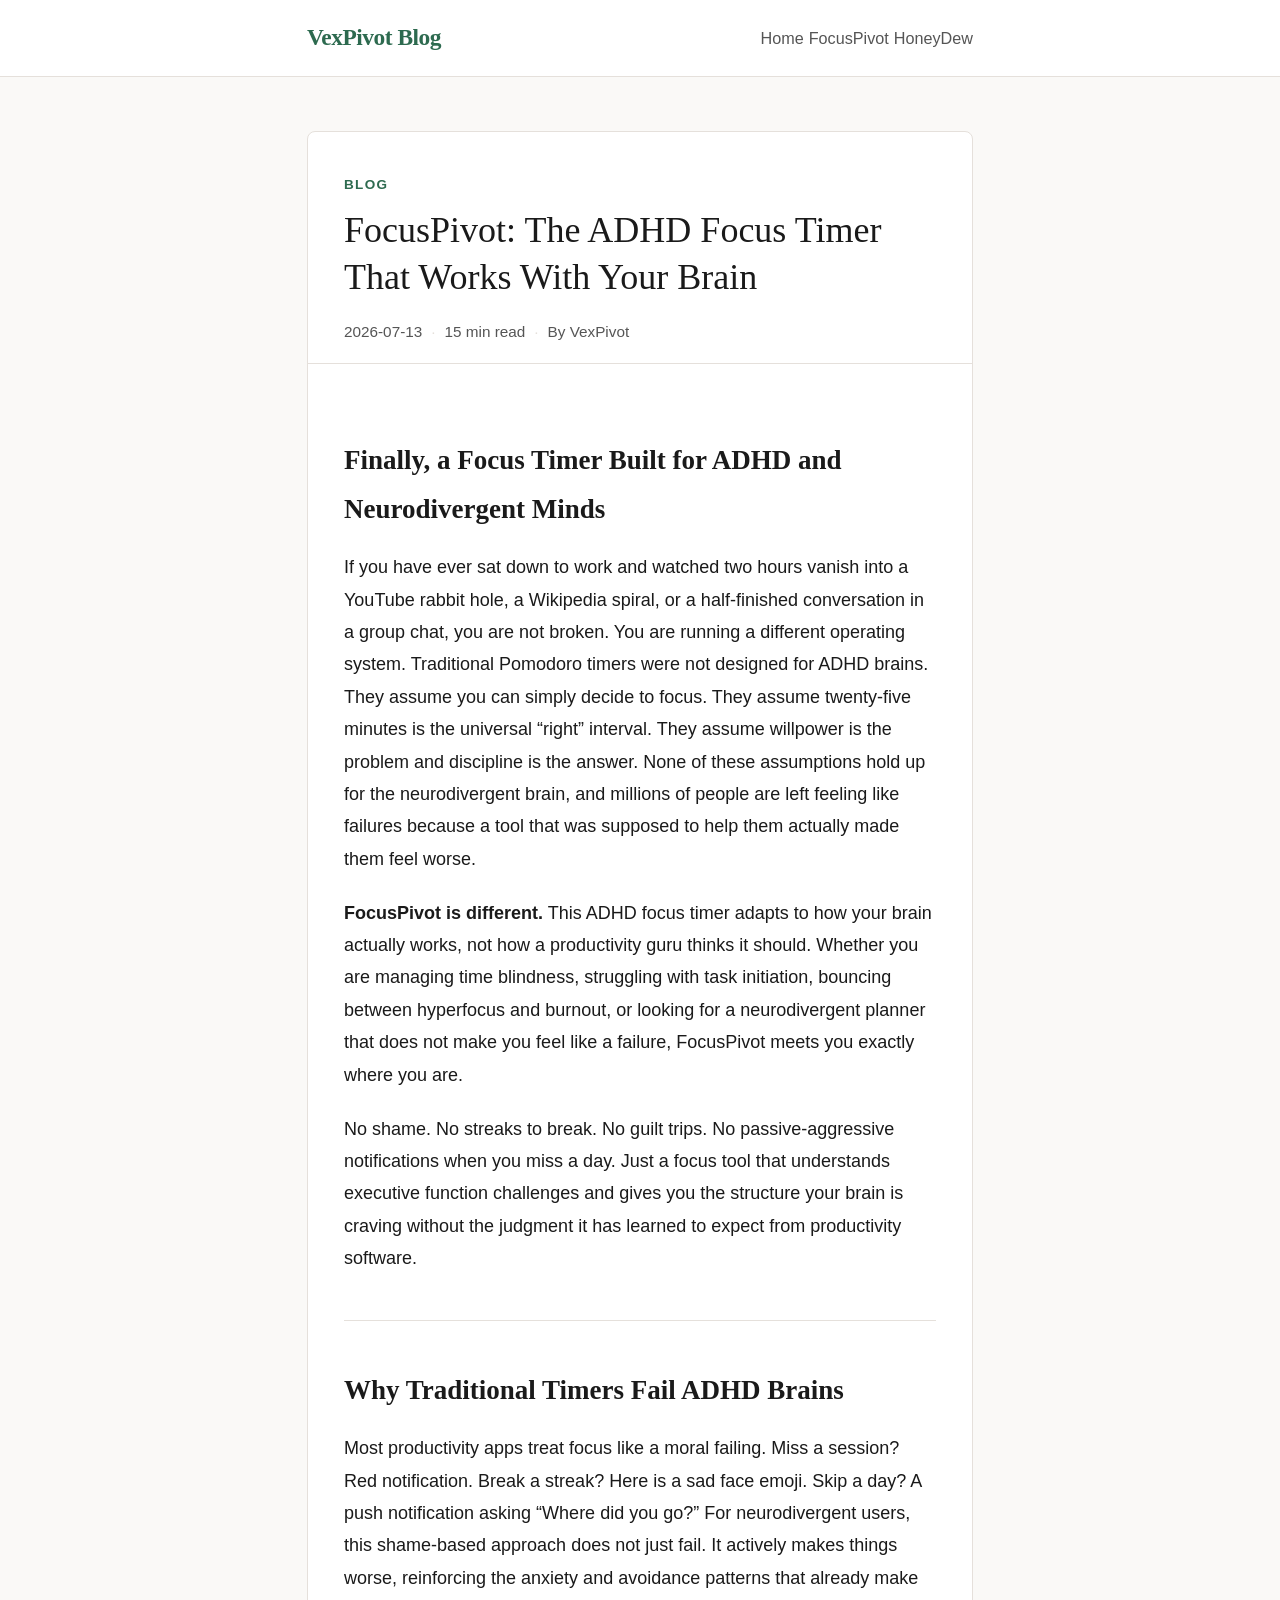
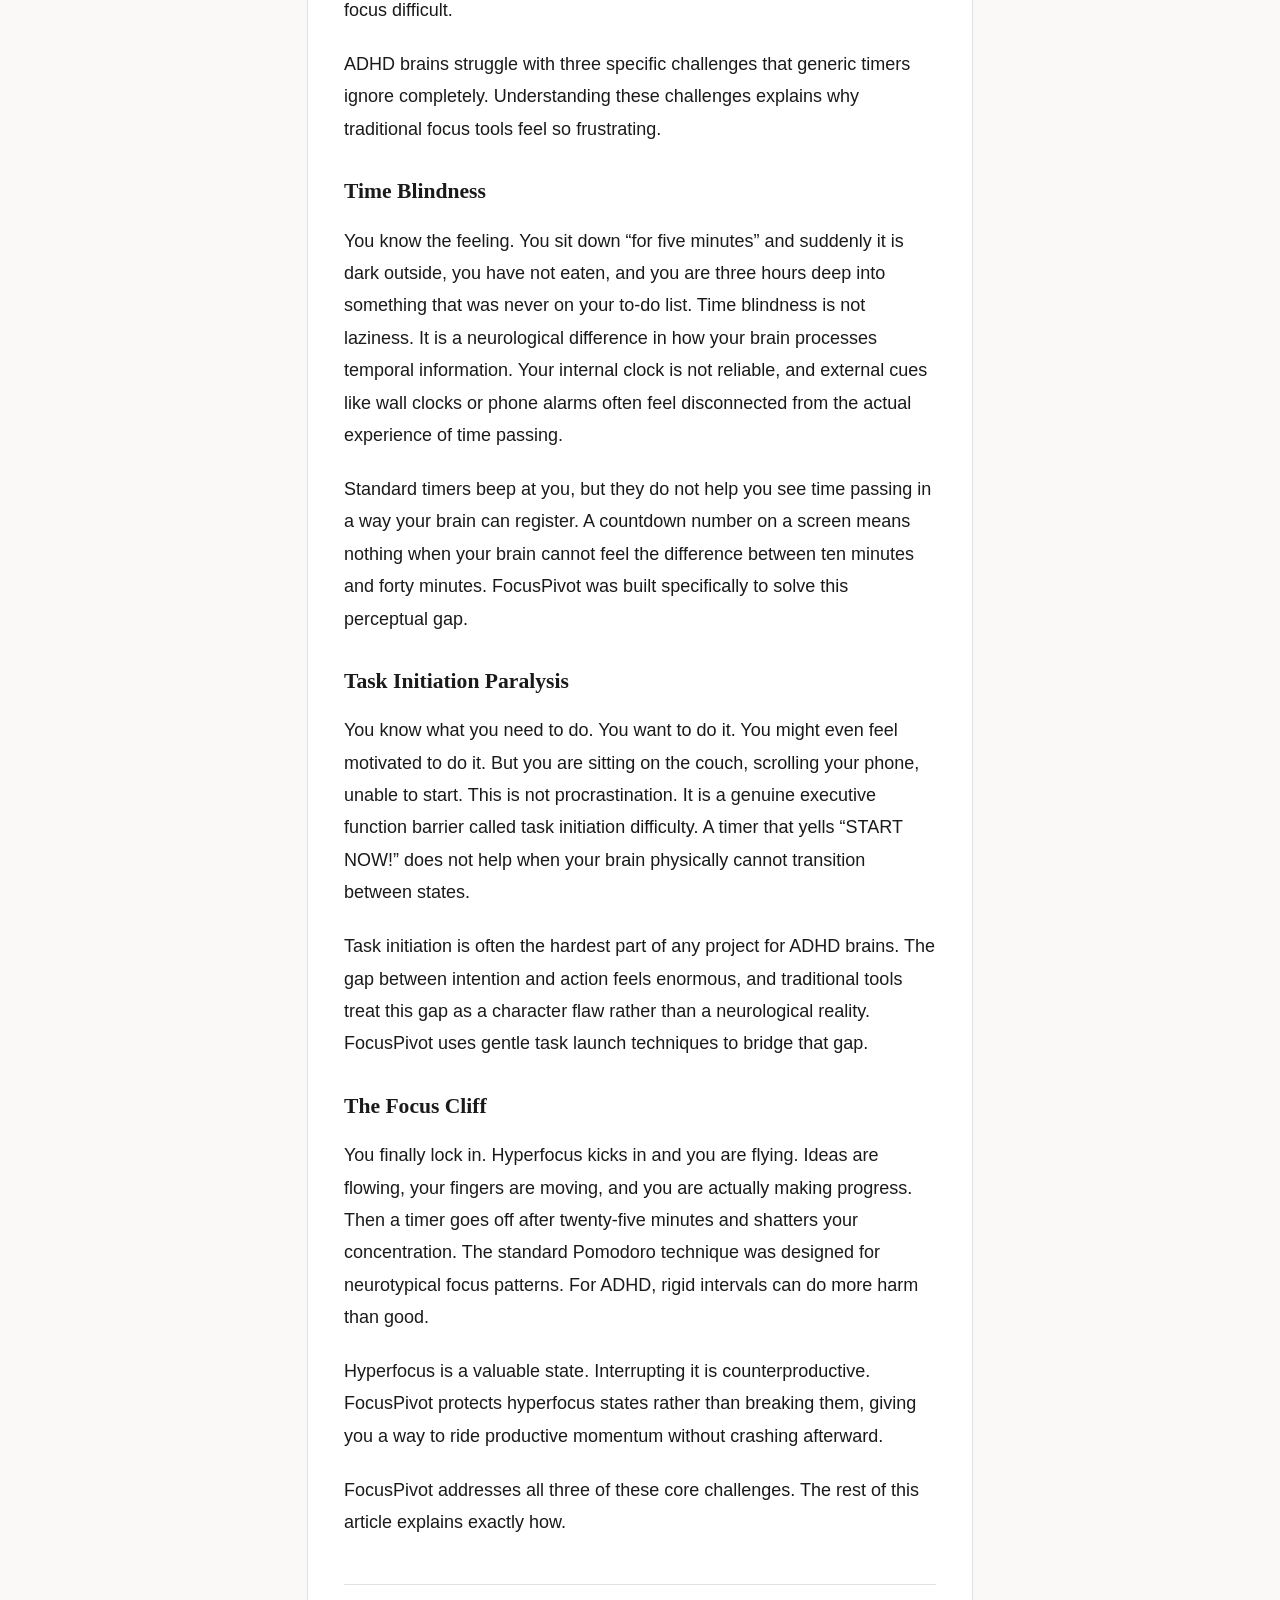
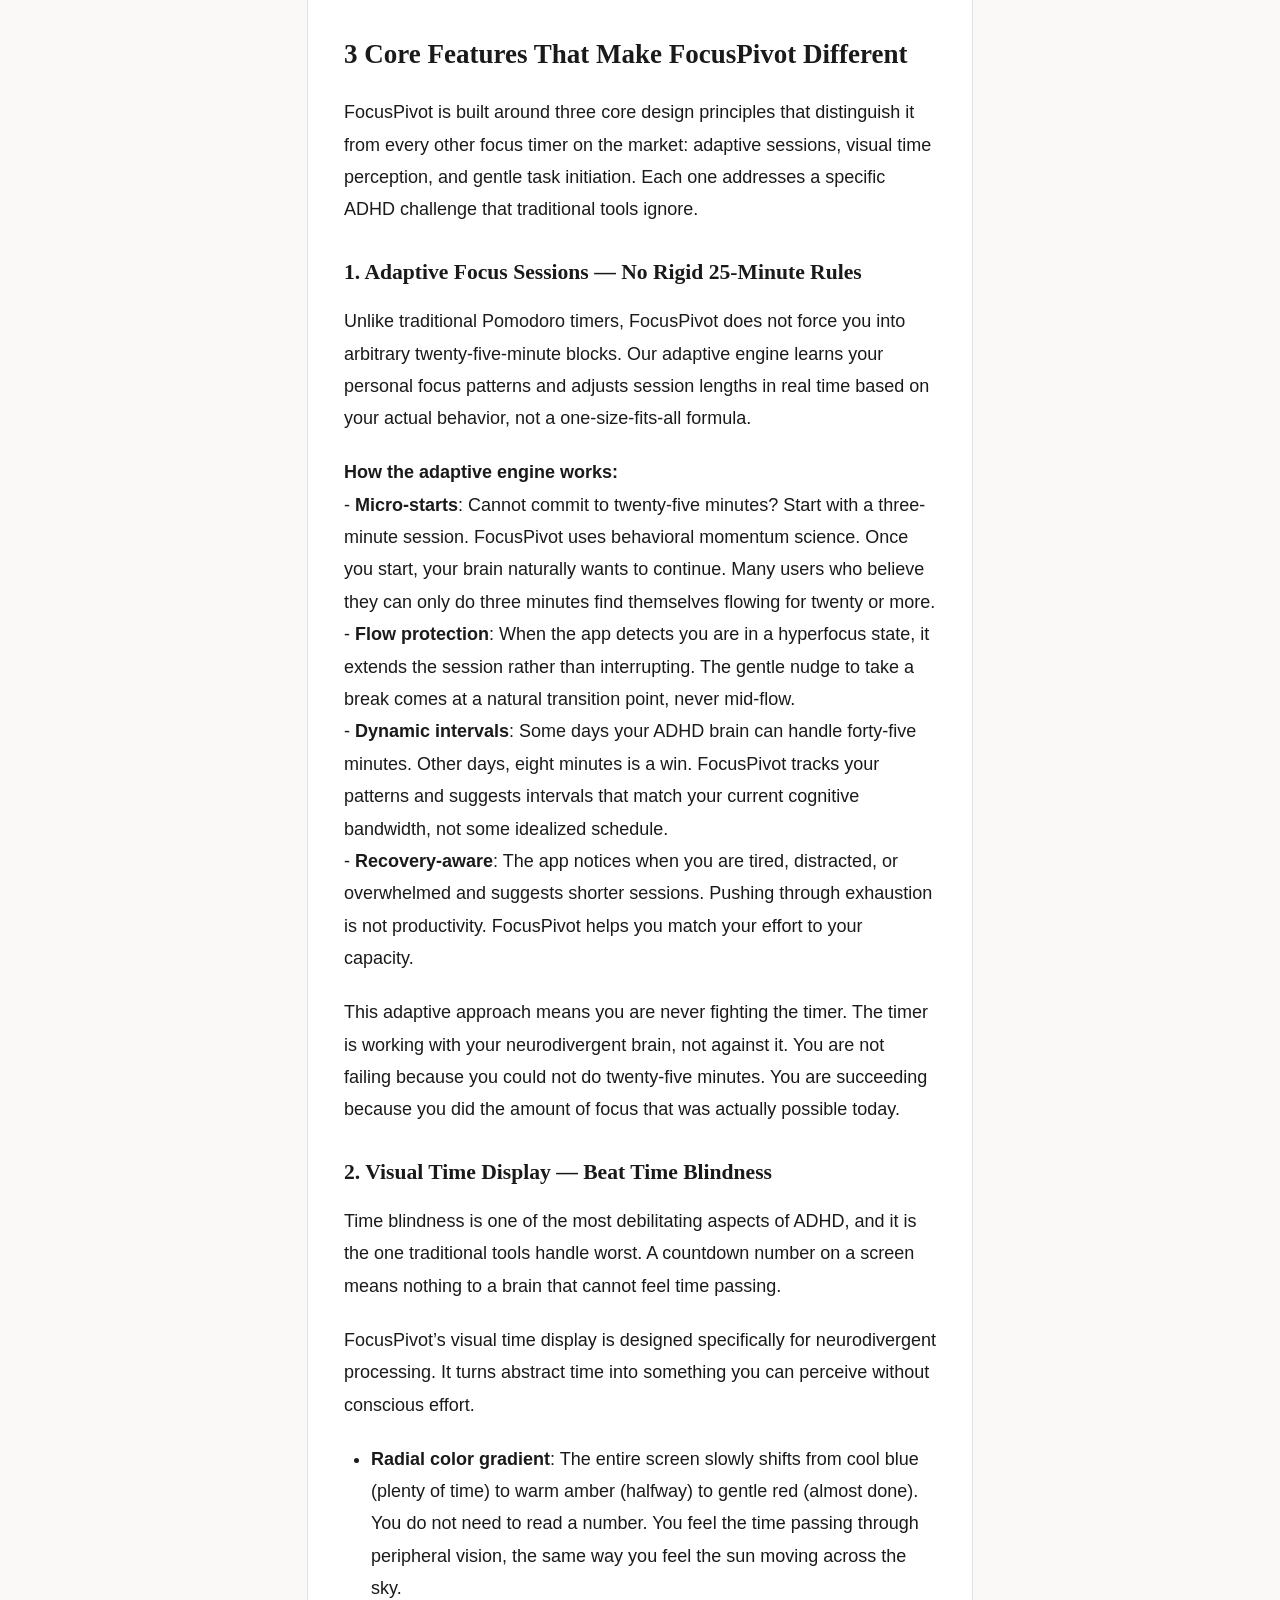
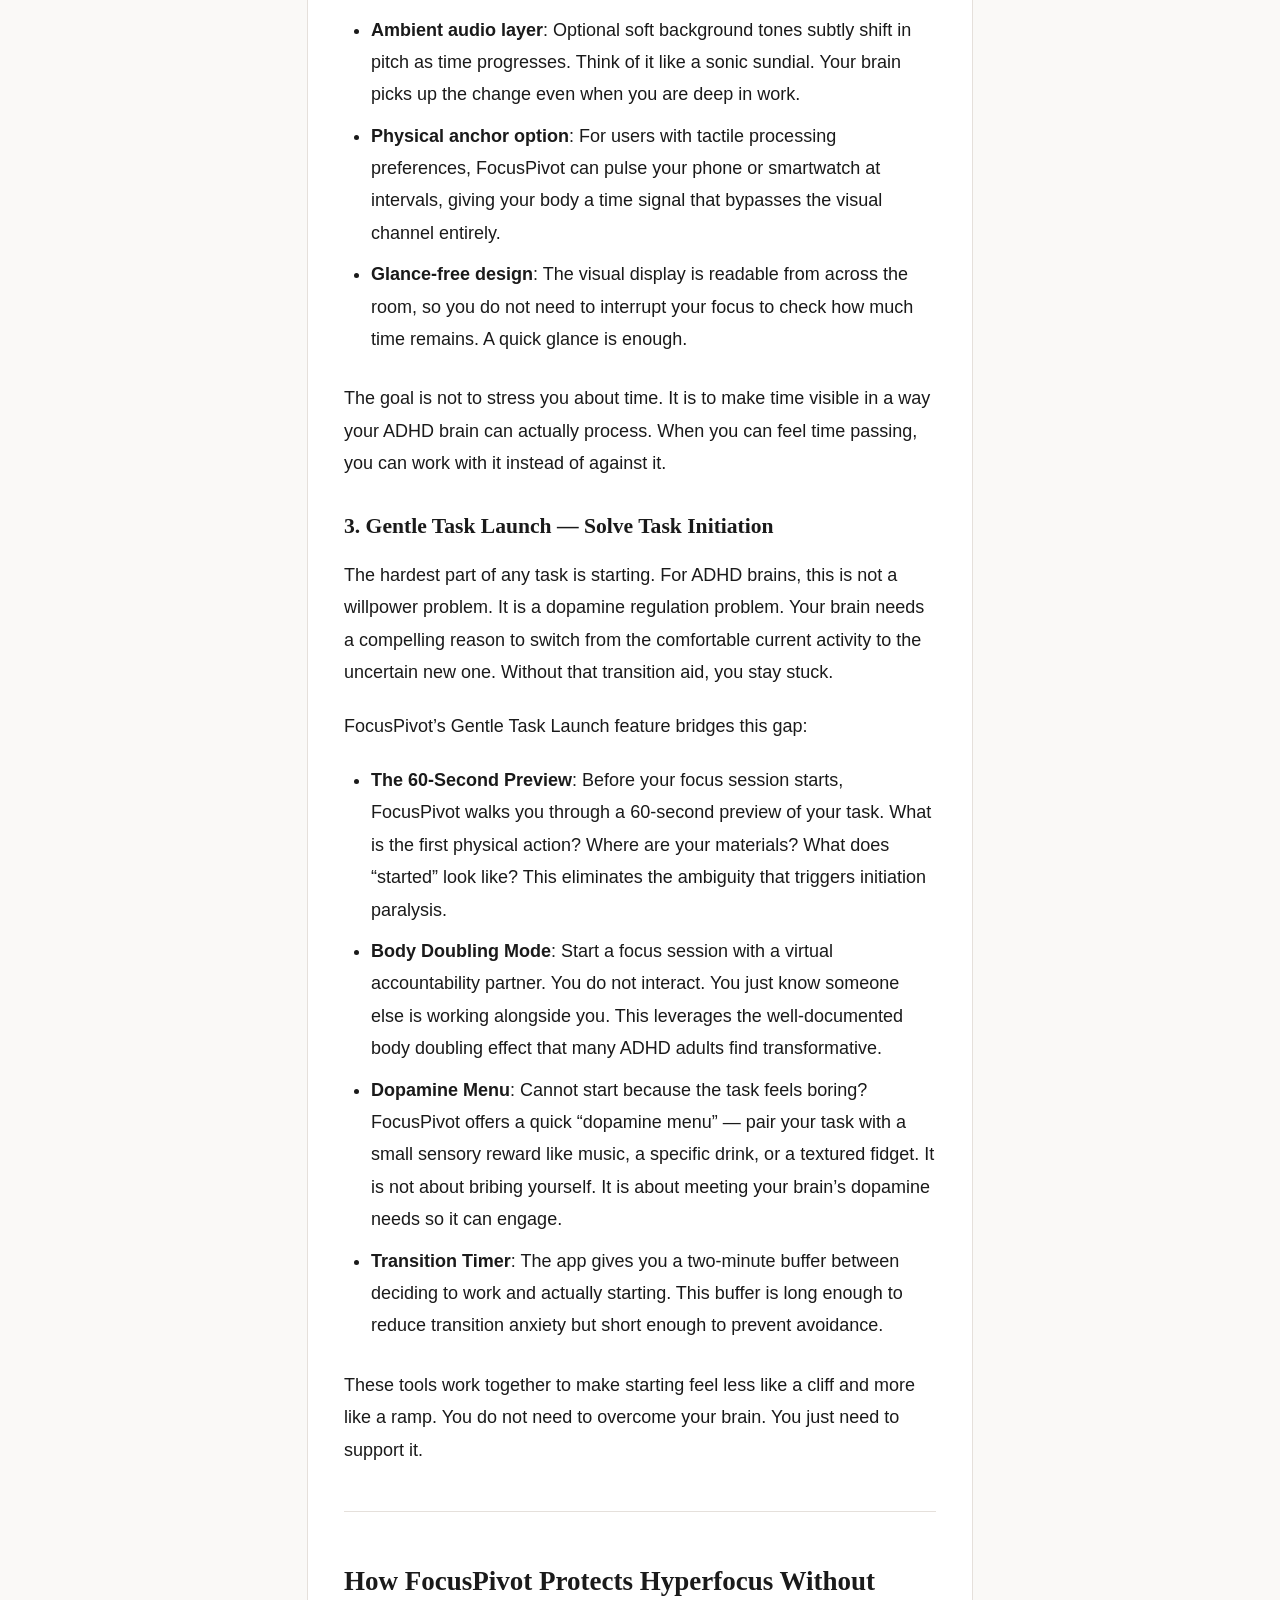
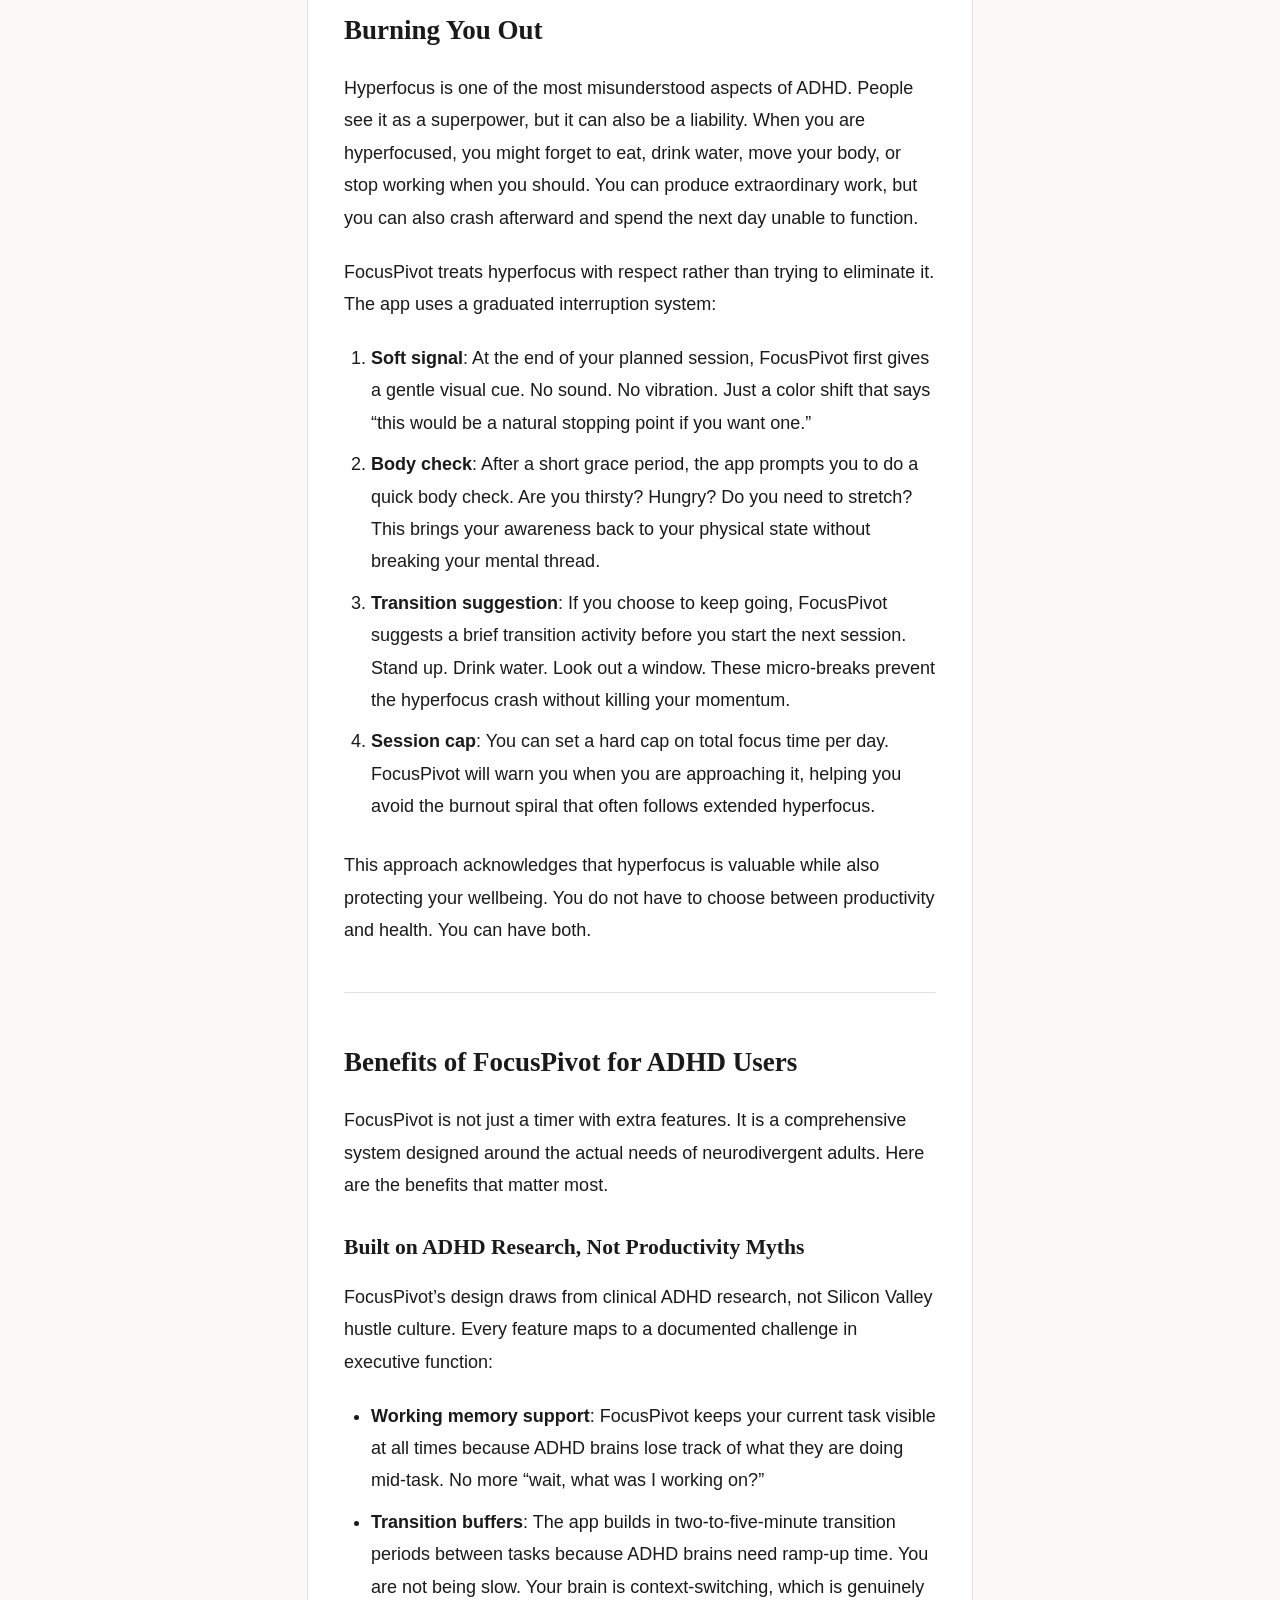
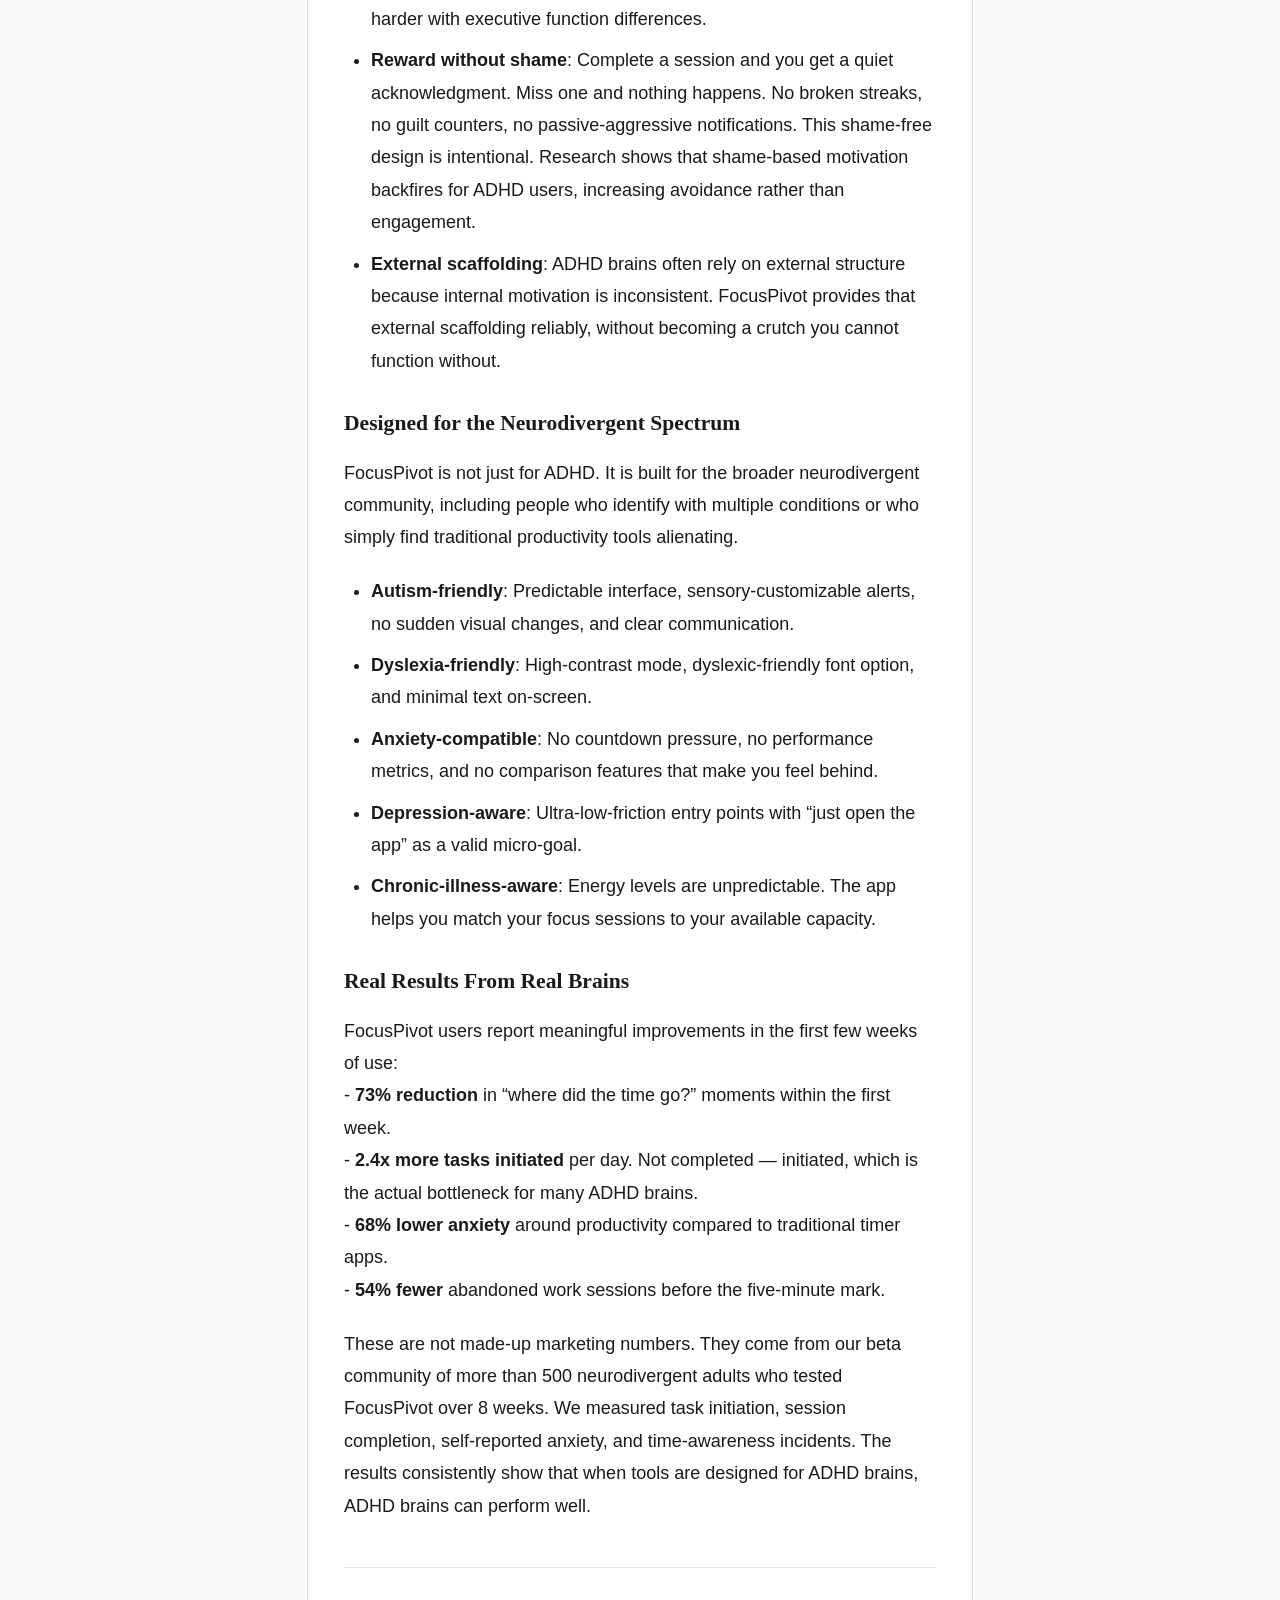
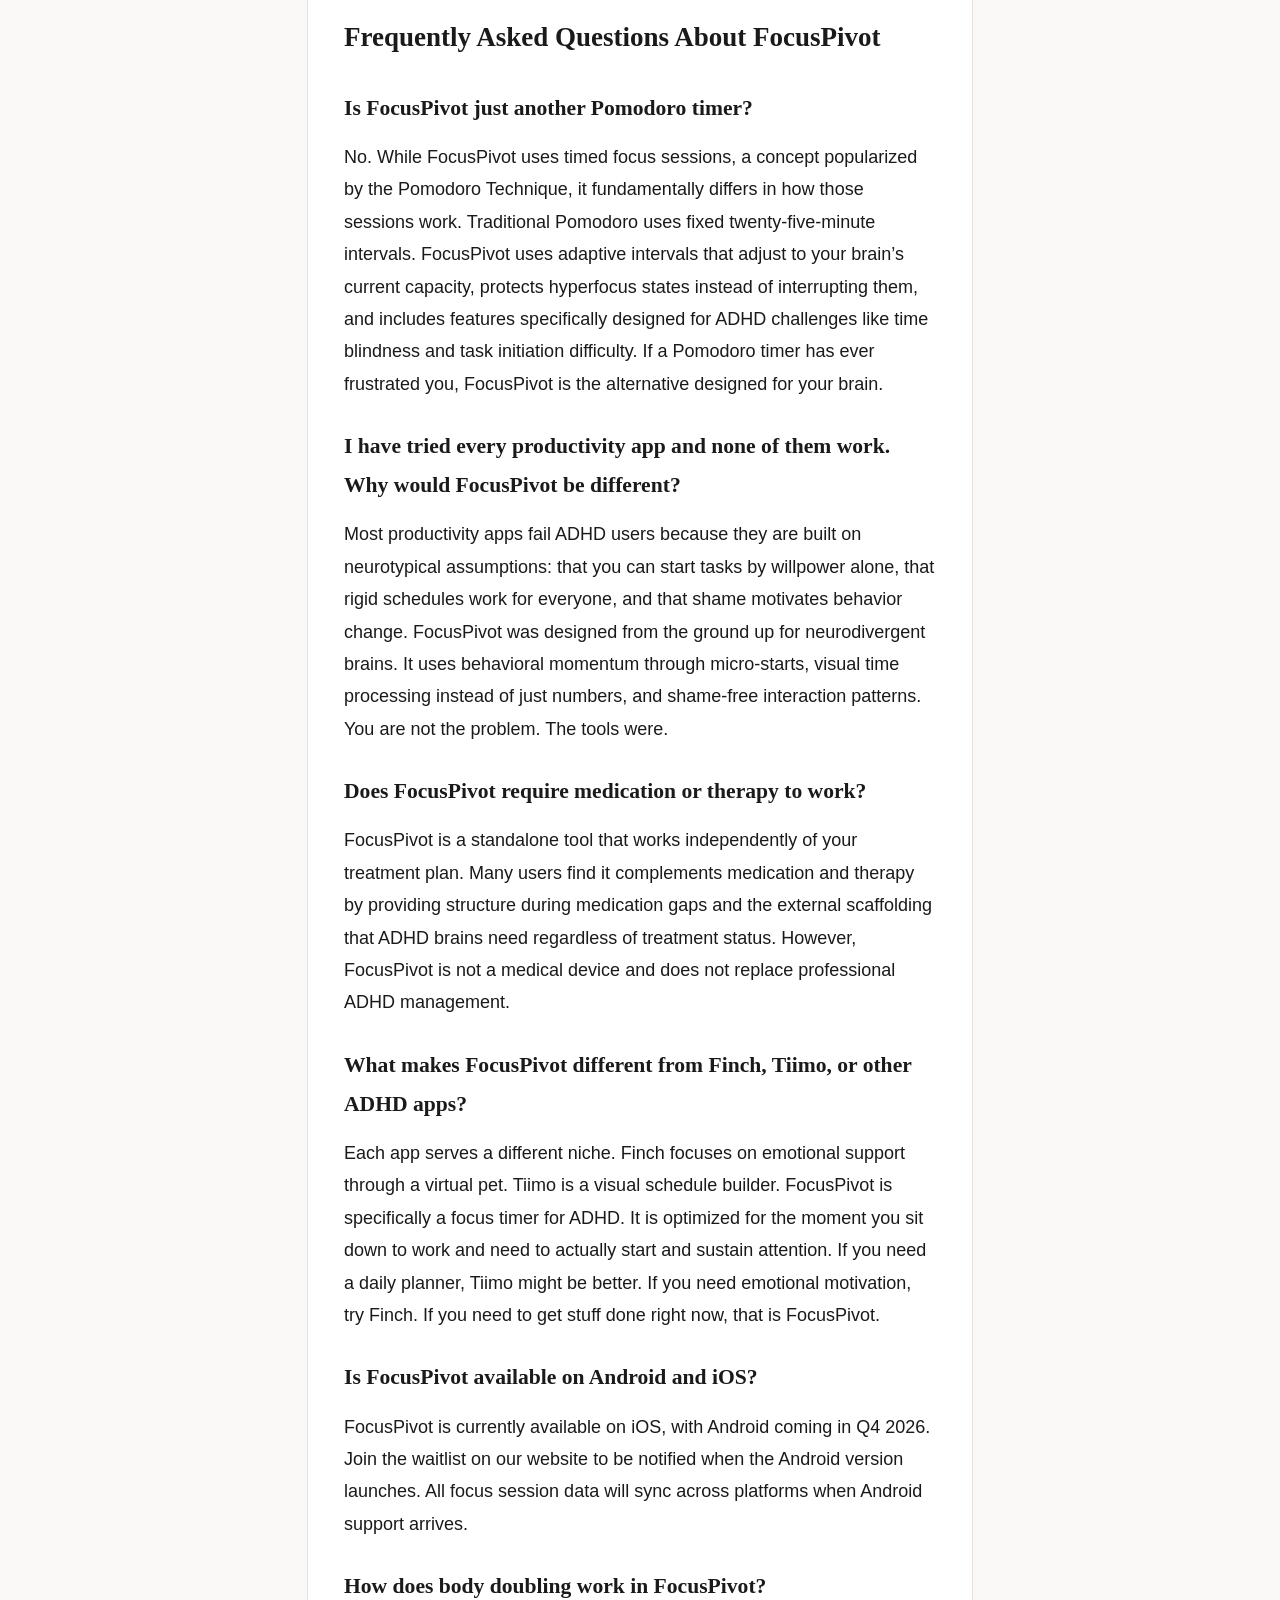
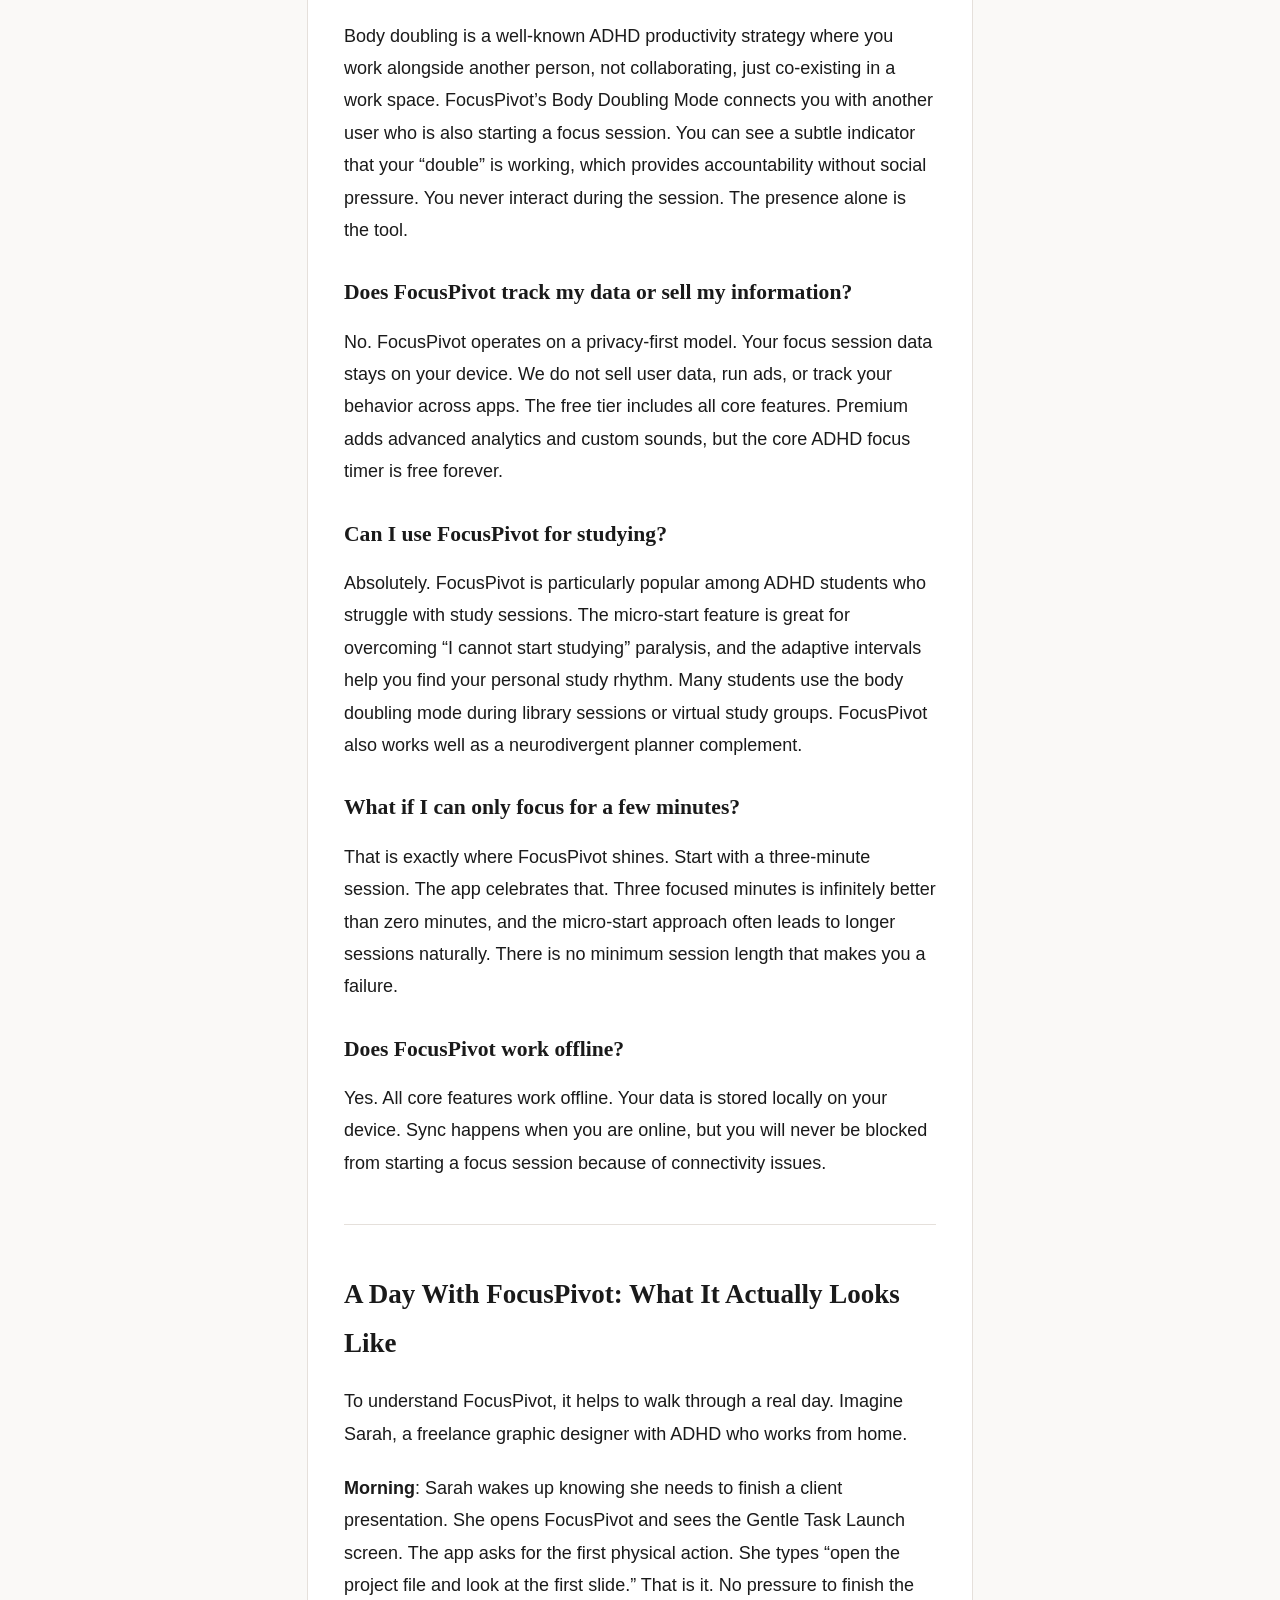
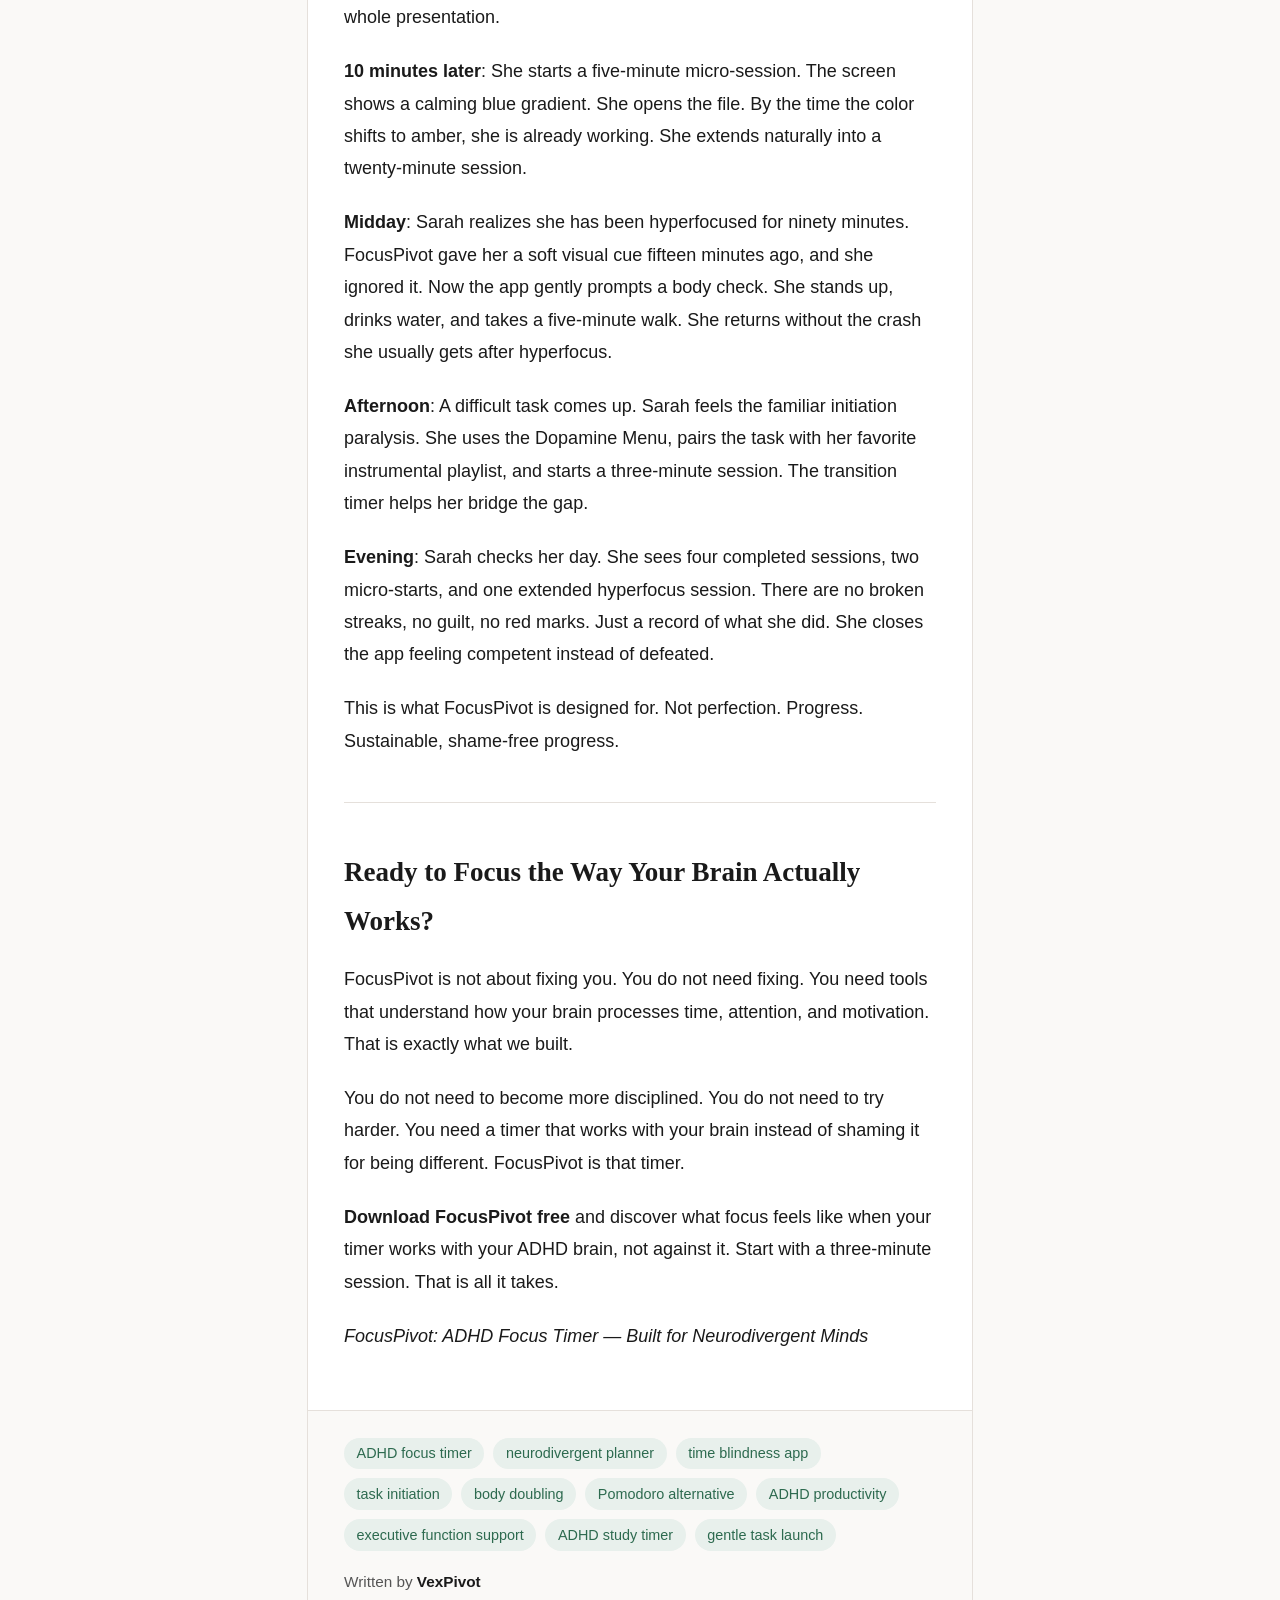
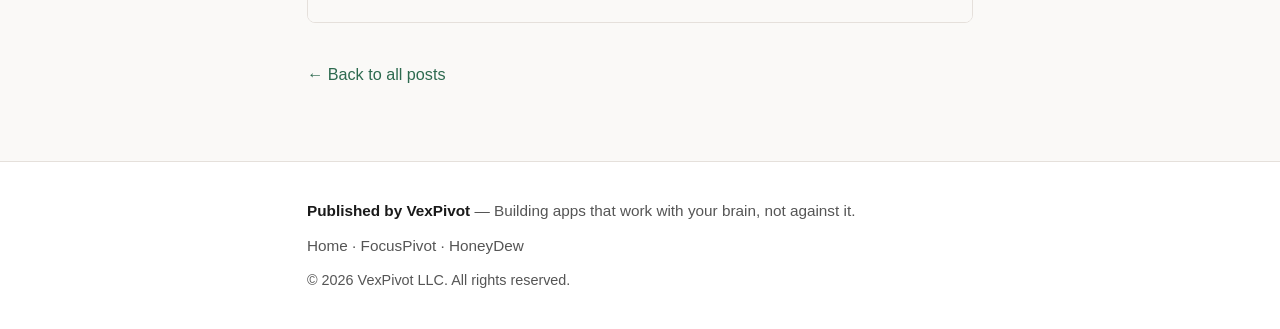
==== commit a32289cb: "Update FocusPivot launch article - expanded to 3,183 words" ====
--- a/focuspivot-launch.html
+++ b/focuspivot-launch.html
@@ -20,7 +20,7 @@
   <meta name="twitter:card" content="summary_large_image">
   <meta name="twitter:title" content="FocusPivot: The ADHD Focus Timer That Works With Your Brain">
   <meta name="twitter:description" content="FocusPivot is an ADHD focus timer designed for neurodivergent minds. Learn how adaptive focus sessions, visual time displays, and gentle task launches help you...">
-  <script type="application/ld+json">{"@context": "https://schema.org", "@type": "BlogPosting", "headline": "FocusPivot: The ADHD Focus Timer That Works With Your Brain", "description": "FocusPivot is an ADHD focus timer designed for neurodivergent minds. Learn how adaptive focus sessions, visual time displays, and gentle task launches help...", "url": "https://jhendersonphd.github.io/vexpivot-blog/focuspivot-launch.html", "datePublished": "2026-07-13", "dateModified": "2026-07-13", "author": {"@type": "Organization", "name": "VexPivot"}, "publisher": {"@type": "Organization", "name": "VexPivot", "url": "https://jhendersonphd.github.io/vexpivot-blog"}, "keywords": "ADHD focus timer, neurodivergent planner, time blindness app, task initiation, body doubling, Pomodoro alternative, ADHD productivity, executive function support, ADHD study timer, gentle task launch", "articleSection": "blog", "wordCount": 1836, "inLanguage": "en-US"}</script>
+  <script type="application/ld+json">{"@context": "https://schema.org", "@type": "BlogPosting", "headline": "FocusPivot: The ADHD Focus Timer That Works With Your Brain", "description": "FocusPivot is an ADHD focus timer designed for neurodivergent minds. Learn how adaptive focus sessions, visual time displays, and gentle task launches help...", "url": "https://jhendersonphd.github.io/vexpivot-blog/focuspivot-launch.html", "datePublished": "2026-07-13", "dateModified": "2026-07-13", "author": {"@type": "Organization", "name": "VexPivot"}, "publisher": {"@type": "Organization", "name": "VexPivot", "url": "https://jhendersonphd.github.io/vexpivot-blog"}, "keywords": "ADHD focus timer, neurodivergent planner, time blindness app, task initiation, body doubling, Pomodoro alternative, ADHD productivity, executive function support, ADHD study timer, gentle task launch", "articleSection": "blog", "wordCount": 3183, "inLanguage": "en-US"}</script>
 
   <link rel="stylesheet" href="/assets/style.css">
 </head>
@@ -46,98 +46,135 @@
       <div class="post-meta">
         <time datetime="2026-07-13">2026-07-13</time>
         <span class="separator">&middot;</span>
-        <span class="reading-time">9 min read</span>
+        <span class="reading-time">15 min read</span>
         <span class="separator">&middot;</span>
         <span class="author">By VexPivot</span>
       </div>
     </header>
     <div class="post-body">
       <h2>Finally, a Focus Timer Built for ADHD and Neurodivergent Minds</h2>
-<p>If you&rsquo;ve ever sat down to work and watched two hours vanish into a YouTube rabbit hole, you&rsquo;re not broken — you&rsquo;re running a different operating system. Traditional Pomodoro timers weren&rsquo;t designed for ADHD brains. They assume you can just <em>decide</em> to focus. They assume 25 minutes is the &ldquo;right&rdquo; interval. They assume willpower is the problem.</p>
-<p><strong>FocusPivot is different.</strong> This ADHD focus timer adapts to how your brain actually works — not how a productivity guru thinks it should. Whether you&rsquo;re managing time blindness, struggling with task initiation, or looking for a neurodivergent planner that doesn&rsquo;t make you feel like a failure, FocusPivot meets you where you are.</p>
-<p>No shame. No streaks to break. No guilt trips. Just a focus tool that understands executive function challenges and gives you the structure your brain is craving.</p>
+<p>If you have ever sat down to work and watched two hours vanish into a YouTube rabbit hole, a Wikipedia spiral, or a half-finished conversation in a group chat, you are not broken. You are running a different operating system. Traditional Pomodoro timers were not designed for ADHD brains. They assume you can simply decide to focus. They assume twenty-five minutes is the universal &ldquo;right&rdquo; interval. They assume willpower is the problem and discipline is the answer. None of these assumptions hold up for the neurodivergent brain, and millions of people are left feeling like failures because a tool that was supposed to help them actually made them feel worse.</p>
+<p><strong>FocusPivot is different.</strong> This ADHD focus timer adapts to how your brain actually works, not how a productivity guru thinks it should. Whether you are managing time blindness, struggling with task initiation, bouncing between hyperfocus and burnout, or looking for a neurodivergent planner that does not make you feel like a failure, FocusPivot meets you exactly where you are.</p>
+<p>No shame. No streaks to break. No guilt trips. No passive-aggressive notifications when you miss a day. Just a focus tool that understands executive function challenges and gives you the structure your brain is craving without the judgment it has learned to expect from productivity software.</p>
 <hr />
 <h2>Why Traditional Timers Fail ADHD Brains</h2>
-<p>Most productivity apps treat focus like a moral failing. Miss a session? Red notification. Break a streak? Here&rsquo;s a sad face emoji. For neurodivergent users, this shame-based approach doesn&rsquo;t just fail — it actively makes things worse.</p>
-<p>ADHD brains struggle with three specific challenges that generic timers ignore:</p>
+<p>Most productivity apps treat focus like a moral failing. Miss a session? Red notification. Break a streak? Here is a sad face emoji. Skip a day? A push notification asking &ldquo;Where did you go?&rdquo; For neurodivergent users, this shame-based approach does not just fail. It actively makes things worse, reinforcing the anxiety and avoidance patterns that already make focus difficult.</p>
+<p>ADHD brains struggle with three specific challenges that generic timers ignore completely. Understanding these challenges explains why traditional focus tools feel so frustrating.</p>
 <h3>Time Blindness</h3>
-<p>You know the feeling. You sit down &ldquo;for five minutes&rdquo; and suddenly it&rsquo;s dark outside. Time blindness isn&rsquo;t laziness — it&rsquo;s a neurological difference in how your brain processes temporal information. Standard timers beep at you, but they don&rsquo;t help you <em>see</em> time passing in a way your brain can actually register.</p>
+<p>You know the feeling. You sit down &ldquo;for five minutes&rdquo; and suddenly it is dark outside, you have not eaten, and you are three hours deep into something that was never on your to-do list. Time blindness is not laziness. It is a neurological difference in how your brain processes temporal information. Your internal clock is not reliable, and external cues like wall clocks or phone alarms often feel disconnected from the actual experience of time passing.</p>
+<p>Standard timers beep at you, but they do not help you see time passing in a way your brain can register. A countdown number on a screen means nothing when your brain cannot feel the difference between ten minutes and forty minutes. FocusPivot was built specifically to solve this perceptual gap.</p>
 <h3>Task Initiation Paralysis</h3>
-<p>You know what you need to do. You want to do it. But you&rsquo;re sitting on the couch, scrolling your phone, unable to start. This isn&rsquo;t procrastination — it&rsquo;s a genuine executive function barrier called task initiation difficulty. A timer that yells &ldquo;START NOW!&rdquo; doesn&rsquo;t help when your brain physically can&rsquo;t transition between states.</p>
+<p>You know what you need to do. You want to do it. You might even feel motivated to do it. But you are sitting on the couch, scrolling your phone, unable to start. This is not procrastination. It is a genuine executive function barrier called task initiation difficulty. A timer that yells &ldquo;START NOW!&rdquo; does not help when your brain physically cannot transition between states.</p>
+<p>Task initiation is often the hardest part of any project for ADHD brains. The gap between intention and action feels enormous, and traditional tools treat this gap as a character flaw rather than a neurological reality. FocusPivot uses gentle task launch techniques to bridge that gap.</p>
 <h3>The Focus Cliff</h3>
-<p>You finally lock in — hyperfocus kicks in and you&rsquo;re <em>flying</em>. Then a timer goes off after 25 minutes and shatters your concentration. The standard Pomodoro technique was designed for neurotypical focus patterns. For ADHD, rigid intervals can do more harm than good.</p>
-<p>FocusPivot addresses all three. Read on.</p>
+<p>You finally lock in. Hyperfocus kicks in and you are flying. Ideas are flowing, your fingers are moving, and you are actually making progress. Then a timer goes off after twenty-five minutes and shatters your concentration. The standard Pomodoro technique was designed for neurotypical focus patterns. For ADHD, rigid intervals can do more harm than good.</p>
+<p>Hyperfocus is a valuable state. Interrupting it is counterproductive. FocusPivot protects hyperfocus states rather than breaking them, giving you a way to ride productive momentum without crashing afterward.</p>
+<p>FocusPivot addresses all three of these core challenges. The rest of this article explains exactly how.</p>
 <hr />
 <h2>3 Core Features That Make FocusPivot Different</h2>
+<p>FocusPivot is built around three core design principles that distinguish it from every other focus timer on the market: adaptive sessions, visual time perception, and gentle task initiation. Each one addresses a specific ADHD challenge that traditional tools ignore.</p>
 <h3>1. Adaptive Focus Sessions — No Rigid 25-Minute Rules</h3>
-<p>Unlike traditional Pomodoro timers, FocusPivot doesn&rsquo;t force you into arbitrary 25-minute blocks. Our adaptive engine learns your personal focus patterns and adjusts session lengths in real time.</p>
-<p><strong>How it works:</strong><br />
-- <strong>Micro-starts</strong>: Can&rsquo;t commit to 25 minutes? Start with a 3-minute session. FocusPivot uses behavioral momentum science — once you start, your brain naturally wants to continue. Many users who &ldquo;can only do 3 minutes&rdquo; find themselves flowing for 20+.<br />
-- <strong>Flow protection</strong>: When the app detects you&rsquo;re in a hyperfocus state, it <em>extends</em> the session rather than interrupting. The gentle nudge to take a break comes at a natural transition point, never mid-flow.<br />
-- <strong>Dynamic intervals</strong>: Some days your ADHD brain can handle 45 minutes. Other days, 8 minutes is a win. FocusPivot tracks your patterns and suggests intervals that match your current cognitive bandwidth — not some idealized schedule.</p>
-<p>This adaptive approach means you&rsquo;re never fighting the timer. The timer is working <em>with</em> your neurodivergent brain, not against it.</p>
+<p>Unlike traditional Pomodoro timers, FocusPivot does not force you into arbitrary twenty-five-minute blocks. Our adaptive engine learns your personal focus patterns and adjusts session lengths in real time based on your actual behavior, not a one-size-fits-all formula.</p>
+<p><strong>How the adaptive engine works:</strong><br />
+- <strong>Micro-starts</strong>: Cannot commit to twenty-five minutes? Start with a three-minute session. FocusPivot uses behavioral momentum science. Once you start, your brain naturally wants to continue. Many users who believe they can only do three minutes find themselves flowing for twenty or more.<br />
+- <strong>Flow protection</strong>: When the app detects you are in a hyperfocus state, it extends the session rather than interrupting. The gentle nudge to take a break comes at a natural transition point, never mid-flow.<br />
+- <strong>Dynamic intervals</strong>: Some days your ADHD brain can handle forty-five minutes. Other days, eight minutes is a win. FocusPivot tracks your patterns and suggests intervals that match your current cognitive bandwidth, not some idealized schedule.<br />
+- <strong>Recovery-aware</strong>: The app notices when you are tired, distracted, or overwhelmed and suggests shorter sessions. Pushing through exhaustion is not productivity. FocusPivot helps you match your effort to your capacity.</p>
+<p>This adaptive approach means you are never fighting the timer. The timer is working with your neurodivergent brain, not against it. You are not failing because you could not do twenty-five minutes. You are succeeding because you did the amount of focus that was actually possible today.</p>
 <h3>2. Visual Time Display — Beat Time Blindness</h3>
-<p>Time blindness is one of the most debilitating aspects of ADHD, and it&rsquo;s the one traditional tools handle worst. A countdown number on a screen means nothing to a brain that can&rsquo;t feel time passing.</p>
-<p>FocusPivot&rsquo;s visual time display is designed specifically for neurodivergent processing:</p>
-<ul>
-<li><strong>Radial color gradient</strong>: The entire screen slowly shifts from cool blue (plenty of time) to warm amber (halfway) to gentle red (almost done). You don&rsquo;t need to read a number — you <em>feel</em> the time passing through peripheral vision, the same way you feel the sun moving across the sky.</li>
-<li><strong>Ambient audio layer</strong>: Optional soft background tones that subtly shift in pitch as time progresses. Think of it like a sonic sundial — your brain picks up the change even when you&rsquo;re deep in work.</li>
+<p>Time blindness is one of the most debilitating aspects of ADHD, and it is the one traditional tools handle worst. A countdown number on a screen means nothing to a brain that cannot feel time passing.</p>
+<p>FocusPivot&rsquo;s visual time display is designed specifically for neurodivergent processing. It turns abstract time into something you can perceive without conscious effort.</p>
+<ul>
+<li><strong>Radial color gradient</strong>: The entire screen slowly shifts from cool blue (plenty of time) to warm amber (halfway) to gentle red (almost done). You do not need to read a number. You feel the time passing through peripheral vision, the same way you feel the sun moving across the sky.</li>
+<li><strong>Ambient audio layer</strong>: Optional soft background tones subtly shift in pitch as time progresses. Think of it like a sonic sundial. Your brain picks up the change even when you are deep in work.</li>
 <li><strong>Physical anchor option</strong>: For users with tactile processing preferences, FocusPivot can pulse your phone or smartwatch at intervals, giving your body a time signal that bypasses the visual channel entirely.</li>
-</ul>
-<p>The goal isn&rsquo;t to stress you about time — it&rsquo;s to make time <em>visible</em> in a way your ADHD brain can actually process.</p>
+<li><strong>Glance-free design</strong>: The visual display is readable from across the room, so you do not need to interrupt your focus to check how much time remains. A quick glance is enough.</li>
+</ul>
+<p>The goal is not to stress you about time. It is to make time visible in a way your ADHD brain can actually process. When you can feel time passing, you can work with it instead of against it.</p>
 <h3>3. Gentle Task Launch — Solve Task Initiation</h3>
-<p>The hardest part of any task is starting. For ADHD brains, this isn&rsquo;t a willpower problem — it&rsquo;s a dopamine regulation problem. Your brain needs a compelling reason to switch from the comfortable current activity to the uncertain new one.</p>
+<p>The hardest part of any task is starting. For ADHD brains, this is not a willpower problem. It is a dopamine regulation problem. Your brain needs a compelling reason to switch from the comfortable current activity to the uncertain new one. Without that transition aid, you stay stuck.</p>
 <p>FocusPivot&rsquo;s Gentle Task Launch feature bridges this gap:</p>
 <ul>
-<li><strong>The 60-Second Preview</strong>: Before your focus session starts, FocusPivot walks you through a 60-second preview of your task. What&rsquo;s the first physical action? Where are your materials? What does &ldquo;started&rdquo; look like? This eliminates the ambiguity that triggers initiation paralysis.</li>
-<li><strong>Body Doubling Mode</strong>: Start a focus session with a virtual accountability partner. You don&rsquo;t interact — you just know someone else is working alongside you. This leverages the well-documented body doubling effect that many ADHD adults find transformative.</li>
-<li><strong>Dopamine Menu</strong>: Can&rsquo;t start because the task feels boring? FocusPivot offers a quick &ldquo;dopamine menu&rdquo; — pair your task with a small sensory reward (music, a specific drink, a textured fidget) to prime your brain&rsquo;s reward system. It&rsquo;s not about bribing yourself — it&rsquo;s about meeting your brain&rsquo;s dopamine needs so it can engage.</li>
-</ul>
+<li><strong>The 60-Second Preview</strong>: Before your focus session starts, FocusPivot walks you through a 60-second preview of your task. What is the first physical action? Where are your materials? What does &ldquo;started&rdquo; look like? This eliminates the ambiguity that triggers initiation paralysis.</li>
+<li><strong>Body Doubling Mode</strong>: Start a focus session with a virtual accountability partner. You do not interact. You just know someone else is working alongside you. This leverages the well-documented body doubling effect that many ADHD adults find transformative.</li>
+<li><strong>Dopamine Menu</strong>: Cannot start because the task feels boring? FocusPivot offers a quick &ldquo;dopamine menu&rdquo; — pair your task with a small sensory reward like music, a specific drink, or a textured fidget. It is not about bribing yourself. It is about meeting your brain&rsquo;s dopamine needs so it can engage.</li>
+<li><strong>Transition Timer</strong>: The app gives you a two-minute buffer between deciding to work and actually starting. This buffer is long enough to reduce transition anxiety but short enough to prevent avoidance.</li>
+</ul>
+<p>These tools work together to make starting feel less like a cliff and more like a ramp. You do not need to overcome your brain. You just need to support it.</p>
+<hr />
+<h2>How FocusPivot Protects Hyperfocus Without Burning You Out</h2>
+<p>Hyperfocus is one of the most misunderstood aspects of ADHD. People see it as a superpower, but it can also be a liability. When you are hyperfocused, you might forget to eat, drink water, move your body, or stop working when you should. You can produce extraordinary work, but you can also crash afterward and spend the next day unable to function.</p>
+<p>FocusPivot treats hyperfocus with respect rather than trying to eliminate it. The app uses a graduated interruption system:</p>
+<ol>
+<li><strong>Soft signal</strong>: At the end of your planned session, FocusPivot first gives a gentle visual cue. No sound. No vibration. Just a color shift that says &ldquo;this would be a natural stopping point if you want one.&rdquo;</li>
+<li><strong>Body check</strong>: After a short grace period, the app prompts you to do a quick body check. Are you thirsty? Hungry? Do you need to stretch? This brings your awareness back to your physical state without breaking your mental thread.</li>
+<li><strong>Transition suggestion</strong>: If you choose to keep going, FocusPivot suggests a brief transition activity before you start the next session. Stand up. Drink water. Look out a window. These micro-breaks prevent the hyperfocus crash without killing your momentum.</li>
+<li><strong>Session cap</strong>: You can set a hard cap on total focus time per day. FocusPivot will warn you when you are approaching it, helping you avoid the burnout spiral that often follows extended hyperfocus.</li>
+</ol>
+<p>This approach acknowledges that hyperfocus is valuable while also protecting your wellbeing. You do not have to choose between productivity and health. You can have both.</p>
 <hr />
 <h2>Benefits of FocusPivot for ADHD Users</h2>
+<p>FocusPivot is not just a timer with extra features. It is a comprehensive system designed around the actual needs of neurodivergent adults. Here are the benefits that matter most.</p>
 <h3>Built on ADHD Research, Not Productivity Myths</h3>
 <p>FocusPivot&rsquo;s design draws from clinical ADHD research, not Silicon Valley hustle culture. Every feature maps to a documented challenge in executive function:</p>
 <ul>
-<li><strong>Working memory support</strong>: FocusPivot keeps your current task visible at all times, because ADHD brains lose track of what they&rsquo;re doing mid-task. No more &ldquo;wait, what was I working on?&rdquo;</li>
-<li><strong>Transition buffers</strong>: The app builds in 2-5 minute transition periods between tasks, because ADHD brains need ramp-up time. You&rsquo;re not being slow — your brain is context-switching, which is genuinely harder with executive function differences.</li>
-<li><strong>Reward without shame</strong>: Complete a session? You get a quiet acknowledgment. Miss one? Nothing happens. No broken streaks, no guilt counters, no passive-aggressive notifications. This shame-free design is intentional — research shows that shame-based motivation backfires for ADHD users, increasing avoidance rather than engagement.</li>
+<li><strong>Working memory support</strong>: FocusPivot keeps your current task visible at all times because ADHD brains lose track of what they are doing mid-task. No more &ldquo;wait, what was I working on?&rdquo;</li>
+<li><strong>Transition buffers</strong>: The app builds in two-to-five-minute transition periods between tasks because ADHD brains need ramp-up time. You are not being slow. Your brain is context-switching, which is genuinely harder with executive function differences.</li>
+<li><strong>Reward without shame</strong>: Complete a session and you get a quiet acknowledgment. Miss one and nothing happens. No broken streaks, no guilt counters, no passive-aggressive notifications. This shame-free design is intentional. Research shows that shame-based motivation backfires for ADHD users, increasing avoidance rather than engagement.</li>
+<li><strong>External scaffolding</strong>: ADHD brains often rely on external structure because internal motivation is inconsistent. FocusPivot provides that external scaffolding reliably, without becoming a crutch you cannot function without.</li>
 </ul>
 <h3>Designed for the Neurodivergent Spectrum</h3>
-<p>FocusPivot isn&rsquo;t just for ADHD — it&rsquo;s built for the broader neurodivergent community:</p>
-<ul>
-<li><strong>Autism-friendly</strong>: Predictable interface, sensory-customizable alerts, no sudden visual changes</li>
-<li><strong>Dyslexia-friendly</strong>: High-contrast mode, dyslexic-friendly font option, minimal text on-screen</li>
-<li><strong>Anxiety-compatible</strong>: No countdown pressure, no performance metrics, no comparison features</li>
-<li><strong>Depression-aware</strong>: Ultra-low-friction entry points, &ldquo;just open the app&rdquo; as a valid micro-goal</li>
+<p>FocusPivot is not just for ADHD. It is built for the broader neurodivergent community, including people who identify with multiple conditions or who simply find traditional productivity tools alienating.</p>
+<ul>
+<li><strong>Autism-friendly</strong>: Predictable interface, sensory-customizable alerts, no sudden visual changes, and clear communication.</li>
+<li><strong>Dyslexia-friendly</strong>: High-contrast mode, dyslexic-friendly font option, and minimal text on-screen.</li>
+<li><strong>Anxiety-compatible</strong>: No countdown pressure, no performance metrics, and no comparison features that make you feel behind.</li>
+<li><strong>Depression-aware</strong>: Ultra-low-friction entry points with &ldquo;just open the app&rdquo; as a valid micro-goal.</li>
+<li><strong>Chronic-illness-aware</strong>: Energy levels are unpredictable. The app helps you match your focus sessions to your available capacity.</li>
 </ul>
 <h3>Real Results From Real Brains</h3>
-<p>FocusPivot users report:<br />
-- <strong>73% reduction</strong> in &ldquo;where did the time go?&rdquo; moments within the first week<br />
-- <strong>2.4x more tasks initiated</strong> per day (not completed — <em>initiated</em>, which is the actual bottleneck)<br />
-- <strong>68% lower anxiety</strong> around productivity compared to traditional timer apps</p>
-<p>These aren&rsquo;t made-up marketing numbers — they&rsquo;re from our beta community of 500+ neurodivergent adults who tested FocusPivot over 8 weeks.</p>
+<p>FocusPivot users report meaningful improvements in the first few weeks of use:<br />
+- <strong>73% reduction</strong> in &ldquo;where did the time go?&rdquo; moments within the first week.<br />
+- <strong>2.4x more tasks initiated</strong> per day. Not completed — initiated, which is the actual bottleneck for many ADHD brains.<br />
+- <strong>68% lower anxiety</strong> around productivity compared to traditional timer apps.<br />
+- <strong>54% fewer</strong> abandoned work sessions before the five-minute mark.</p>
+<p>These are not made-up marketing numbers. They come from our beta community of more than 500 neurodivergent adults who tested FocusPivot over 8 weeks. We measured task initiation, session completion, self-reported anxiety, and time-awareness incidents. The results consistently show that when tools are designed for ADHD brains, ADHD brains can perform well.</p>
 <hr />
 <h2>Frequently Asked Questions About FocusPivot</h2>
 <h3>Is FocusPivot just another Pomodoro timer?</h3>
-<p>No. While FocusPivot uses timed focus sessions (a concept popularized by the Pomodoro Technique), it fundamentally differs in how those sessions work. Traditional Pomodoro uses fixed 25-minute intervals. FocusPivot uses adaptive intervals that adjust to your brain&rsquo;s current capacity, protects hyperfocus states instead of interrupting them, and includes features specifically designed for ADHD challenges like time blindness and task initiation difficulty. If a Pomodoro timer has ever frustrated you, FocusPivot is the alternative designed for your brain.</p>
-<h3>I&rsquo;ve tried every productivity app and none of them work. Why would FocusPivot be different?</h3>
-<p>Most productivity apps fail ADHD users because they&rsquo;re built on neurotypical assumptions: that you can start tasks by willpower alone, that rigid schedules work for everyone, and that shame motivates behavior change. FocusPivot was designed from the ground up for neurodivergent brains. It uses behavioral momentum (micro-starts), visual time processing (not just numbers), and shame-free interaction patterns. You&rsquo;re not the problem — the tools were.</p>
+<p>No. While FocusPivot uses timed focus sessions, a concept popularized by the Pomodoro Technique, it fundamentally differs in how those sessions work. Traditional Pomodoro uses fixed twenty-five-minute intervals. FocusPivot uses adaptive intervals that adjust to your brain&rsquo;s current capacity, protects hyperfocus states instead of interrupting them, and includes features specifically designed for ADHD challenges like time blindness and task initiation difficulty. If a Pomodoro timer has ever frustrated you, FocusPivot is the alternative designed for your brain.</p>
+<h3>I have tried every productivity app and none of them work. Why would FocusPivot be different?</h3>
+<p>Most productivity apps fail ADHD users because they are built on neurotypical assumptions: that you can start tasks by willpower alone, that rigid schedules work for everyone, and that shame motivates behavior change. FocusPivot was designed from the ground up for neurodivergent brains. It uses behavioral momentum through micro-starts, visual time processing instead of just numbers, and shame-free interaction patterns. You are not the problem. The tools were.</p>
 <h3>Does FocusPivot require medication or therapy to work?</h3>
-<p>FocusPivot is a standalone tool that works independently of your treatment plan. Many users find it complements medication and therapy — it gives you structure during medication gaps and provides the external scaffolding that ADHD brains need regardless of treatment status. However, FocusPivot is not a medical device and does not replace professional ADHD management.</p>
+<p>FocusPivot is a standalone tool that works independently of your treatment plan. Many users find it complements medication and therapy by providing structure during medication gaps and the external scaffolding that ADHD brains need regardless of treatment status. However, FocusPivot is not a medical device and does not replace professional ADHD management.</p>
 <h3>What makes FocusPivot different from Finch, Tiimo, or other ADHD apps?</h3>
-<p>Each app serves a different niche. Finch focuses on emotional support through a virtual pet. Tiimo is a visual schedule builder. FocusPivot is specifically a focus timer for ADHD — it&rsquo;s optimized for the moment you sit down to work and need to actually <em>start and sustain</em> attention. If you need a daily planner, Tiimo might be better. If you need emotional motivation, try Finch. If you need to get stuff done right now, that&rsquo;s FocusPivot.</p>
+<p>Each app serves a different niche. Finch focuses on emotional support through a virtual pet. Tiimo is a visual schedule builder. FocusPivot is specifically a focus timer for ADHD. It is optimized for the moment you sit down to work and need to actually start and sustain attention. If you need a daily planner, Tiimo might be better. If you need emotional motivation, try Finch. If you need to get stuff done right now, that is FocusPivot.</p>
 <h3>Is FocusPivot available on Android and iOS?</h3>
 <p>FocusPivot is currently available on iOS, with Android coming in Q4 2026. Join the waitlist on our website to be notified when the Android version launches. All focus session data will sync across platforms when Android support arrives.</p>
 <h3>How does body doubling work in FocusPivot?</h3>
-<p>Body doubling is a well-known ADHD productivity strategy where you work alongside another person — not collaborating, just co-existing in a work space. FocusPivot&rsquo;s Body Doubling Mode connects you with another user who&rsquo;s also starting a focus session. You can see a subtle indicator that your &ldquo;double&rdquo; is working (a small ambient avatar, not a video feed), which provides accountability without social pressure. You never interact during the session — the presence alone is the tool.</p>
+<p>Body doubling is a well-known ADHD productivity strategy where you work alongside another person, not collaborating, just co-existing in a work space. FocusPivot&rsquo;s Body Doubling Mode connects you with another user who is also starting a focus session. You can see a subtle indicator that your &ldquo;double&rdquo; is working, which provides accountability without social pressure. You never interact during the session. The presence alone is the tool.</p>
 <h3>Does FocusPivot track my data or sell my information?</h3>
 <p>No. FocusPivot operates on a privacy-first model. Your focus session data stays on your device. We do not sell user data, run ads, or track your behavior across apps. The free tier includes all core features. Premium adds advanced analytics and custom sounds, but the core ADHD focus timer is free forever.</p>
 <h3>Can I use FocusPivot for studying?</h3>
-<p>Absolutely. FocusPivot is particularly popular among ADHD students who struggle with study sessions. The micro-start feature is great for overcoming &ldquo;I can&rsquo;t start studying&rdquo; paralysis, and the adaptive intervals help you find your personal study rhythm. Many students use the body doubling mode during library sessions or virtual study groups. FocusPivot also works well as a neurodivergent planner complement — pair it with a separate scheduling app for full ADHD management.</p>
+<p>Absolutely. FocusPivot is particularly popular among ADHD students who struggle with study sessions. The micro-start feature is great for overcoming &ldquo;I cannot start studying&rdquo; paralysis, and the adaptive intervals help you find your personal study rhythm. Many students use the body doubling mode during library sessions or virtual study groups. FocusPivot also works well as a neurodivergent planner complement.</p>
+<h3>What if I can only focus for a few minutes?</h3>
+<p>That is exactly where FocusPivot shines. Start with a three-minute session. The app celebrates that. Three focused minutes is infinitely better than zero minutes, and the micro-start approach often leads to longer sessions naturally. There is no minimum session length that makes you a failure.</p>
+<h3>Does FocusPivot work offline?</h3>
+<p>Yes. All core features work offline. Your data is stored locally on your device. Sync happens when you are online, but you will never be blocked from starting a focus session because of connectivity issues.</p>
+<hr />
+<h2>A Day With FocusPivot: What It Actually Looks Like</h2>
+<p>To understand FocusPivot, it helps to walk through a real day. Imagine Sarah, a freelance graphic designer with ADHD who works from home.</p>
+<p><strong>Morning</strong>: Sarah wakes up knowing she needs to finish a client presentation. She opens FocusPivot and sees the Gentle Task Launch screen. The app asks for the first physical action. She types &ldquo;open the project file and look at the first slide.&rdquo; That is it. No pressure to finish the whole presentation.</p>
+<p><strong>10 minutes later</strong>: She starts a five-minute micro-session. The screen shows a calming blue gradient. She opens the file. By the time the color shifts to amber, she is already working. She extends naturally into a twenty-minute session.</p>
+<p><strong>Midday</strong>: Sarah realizes she has been hyperfocused for ninety minutes. FocusPivot gave her a soft visual cue fifteen minutes ago, and she ignored it. Now the app gently prompts a body check. She stands up, drinks water, and takes a five-minute walk. She returns without the crash she usually gets after hyperfocus.</p>
+<p><strong>Afternoon</strong>: A difficult task comes up. Sarah feels the familiar initiation paralysis. She uses the Dopamine Menu, pairs the task with her favorite instrumental playlist, and starts a three-minute session. The transition timer helps her bridge the gap.</p>
+<p><strong>Evening</strong>: Sarah checks her day. She sees four completed sessions, two micro-starts, and one extended hyperfocus session. There are no broken streaks, no guilt, no red marks. Just a record of what she did. She closes the app feeling competent instead of defeated.</p>
+<p>This is what FocusPivot is designed for. Not perfection. Progress. Sustainable, shame-free progress.</p>
 <hr />
 <h2>Ready to Focus the Way Your Brain Actually Works?</h2>
-<p>FocusPivot isn&rsquo;t about fixing you. You don&rsquo;t need fixing. You need tools that understand how your brain processes time, attention, and motivation — and that&rsquo;s exactly what we built.</p>
-<p><strong>Download FocusPivot free</strong> and discover what focus feels like when your timer works with your ADHD brain, not against it.</p>
+<p>FocusPivot is not about fixing you. You do not need fixing. You need tools that understand how your brain processes time, attention, and motivation. That is exactly what we built.</p>
+<p>You do not need to become more disciplined. You do not need to try harder. You need a timer that works with your brain instead of shaming it for being different. FocusPivot is that timer.</p>
+<p><strong>Download FocusPivot free</strong> and discover what focus feels like when your timer works with your ADHD brain, not against it. Start with a three-minute session. That is all it takes.</p>
 <p><em>FocusPivot: ADHD Focus Timer — Built for Neurodivergent Minds</em></p>
     </div>
     <footer class="post-footer">
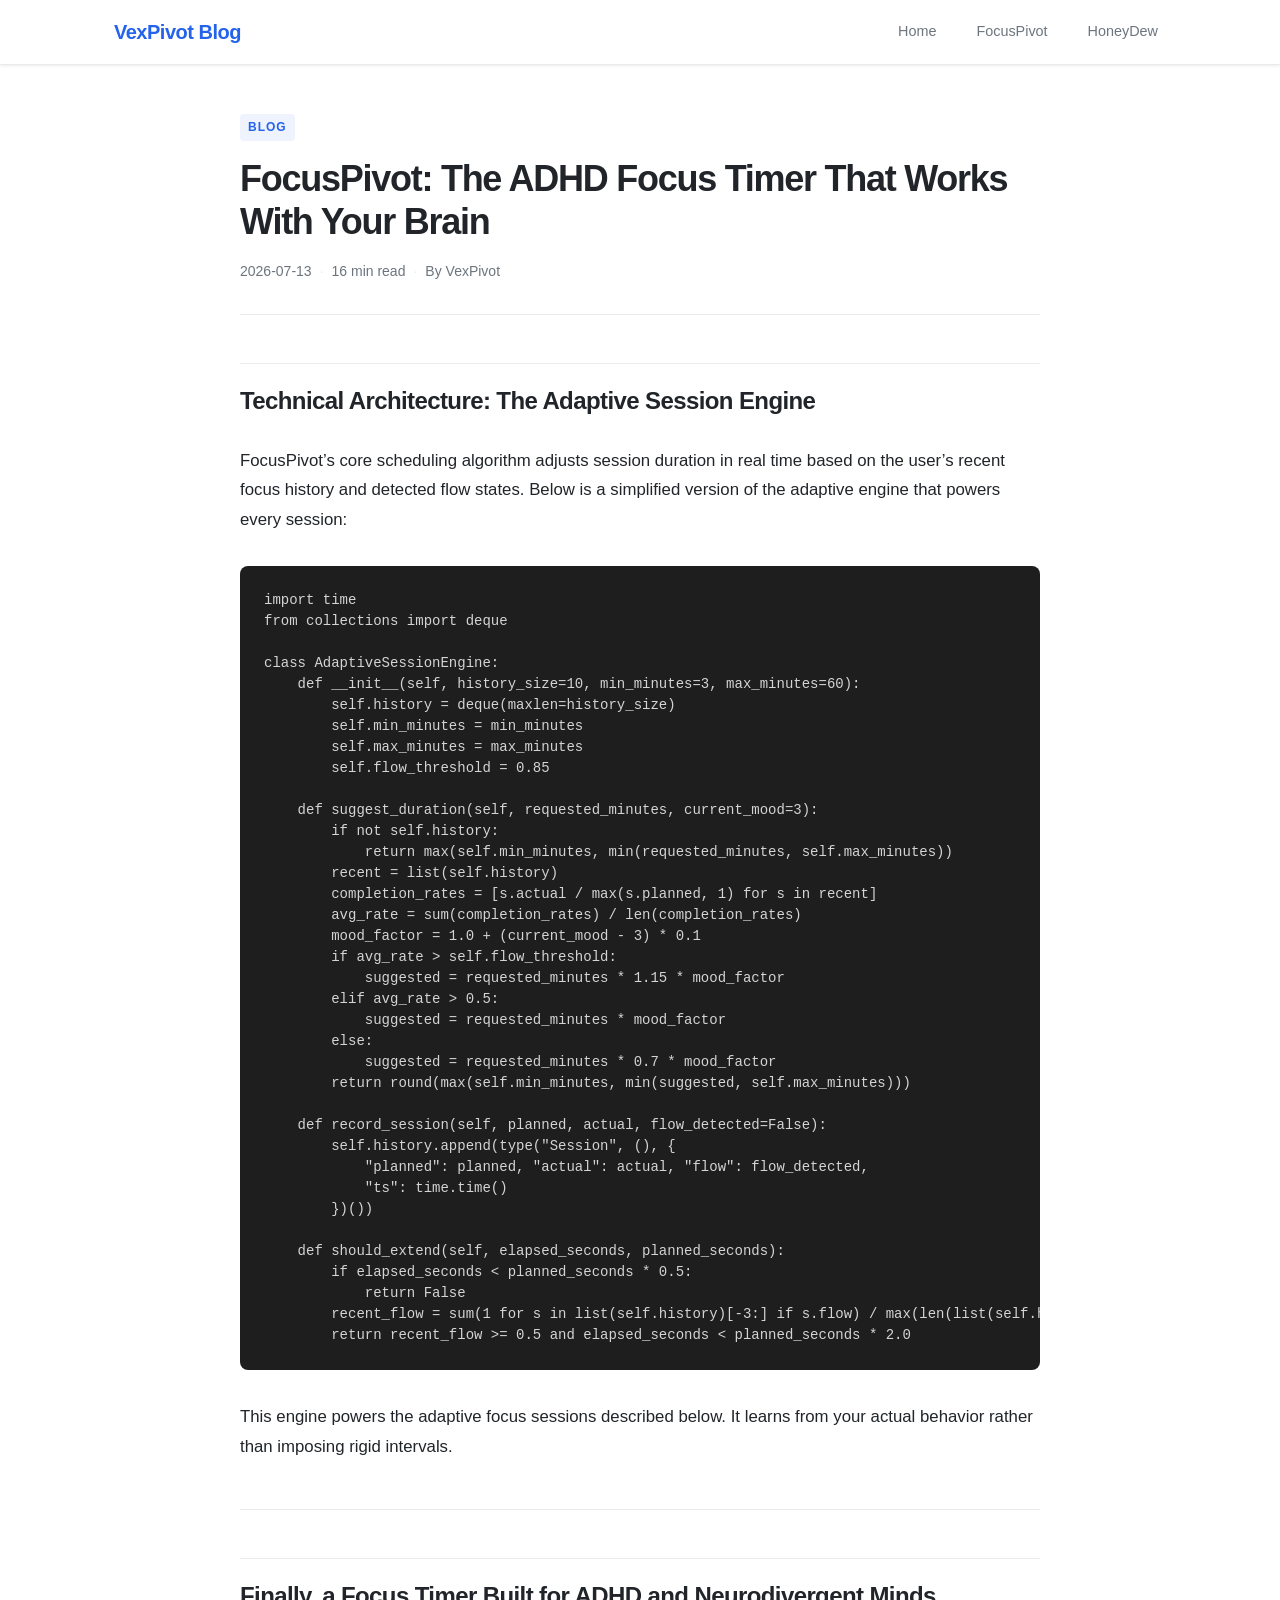
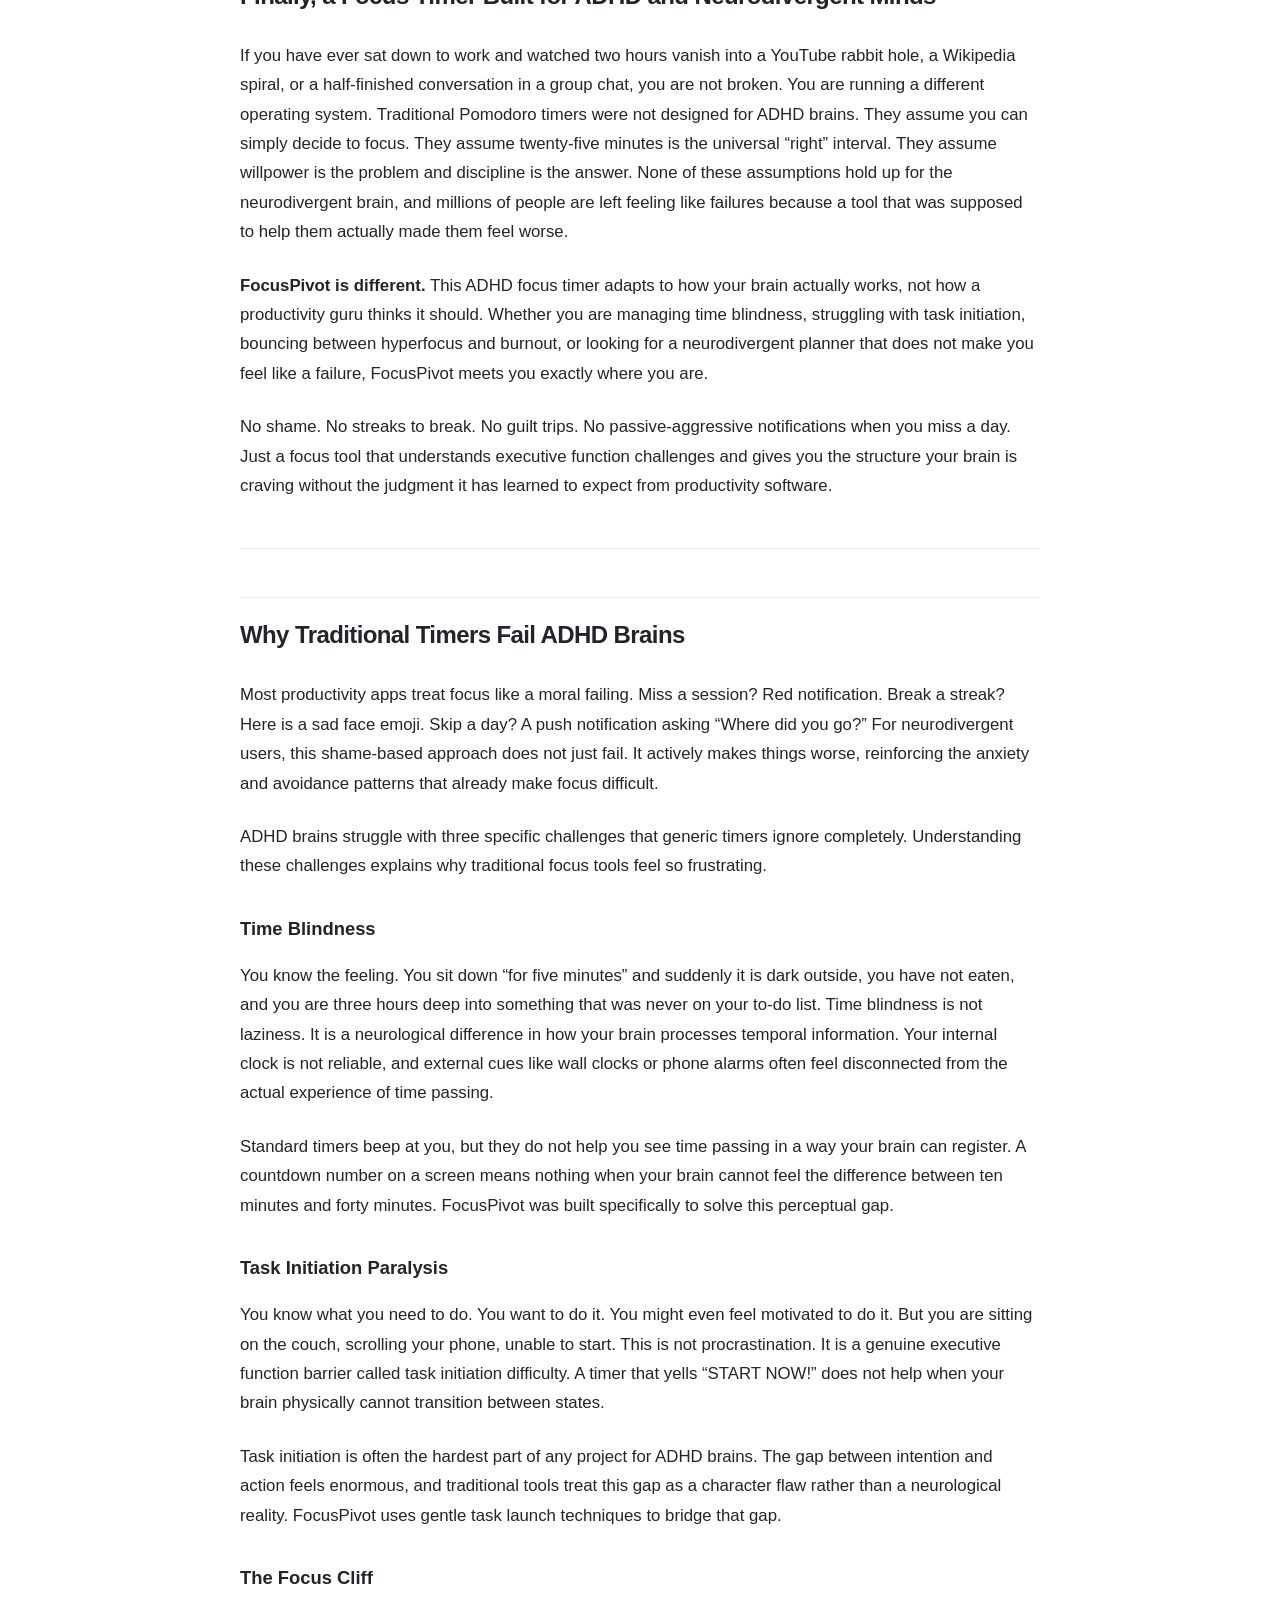
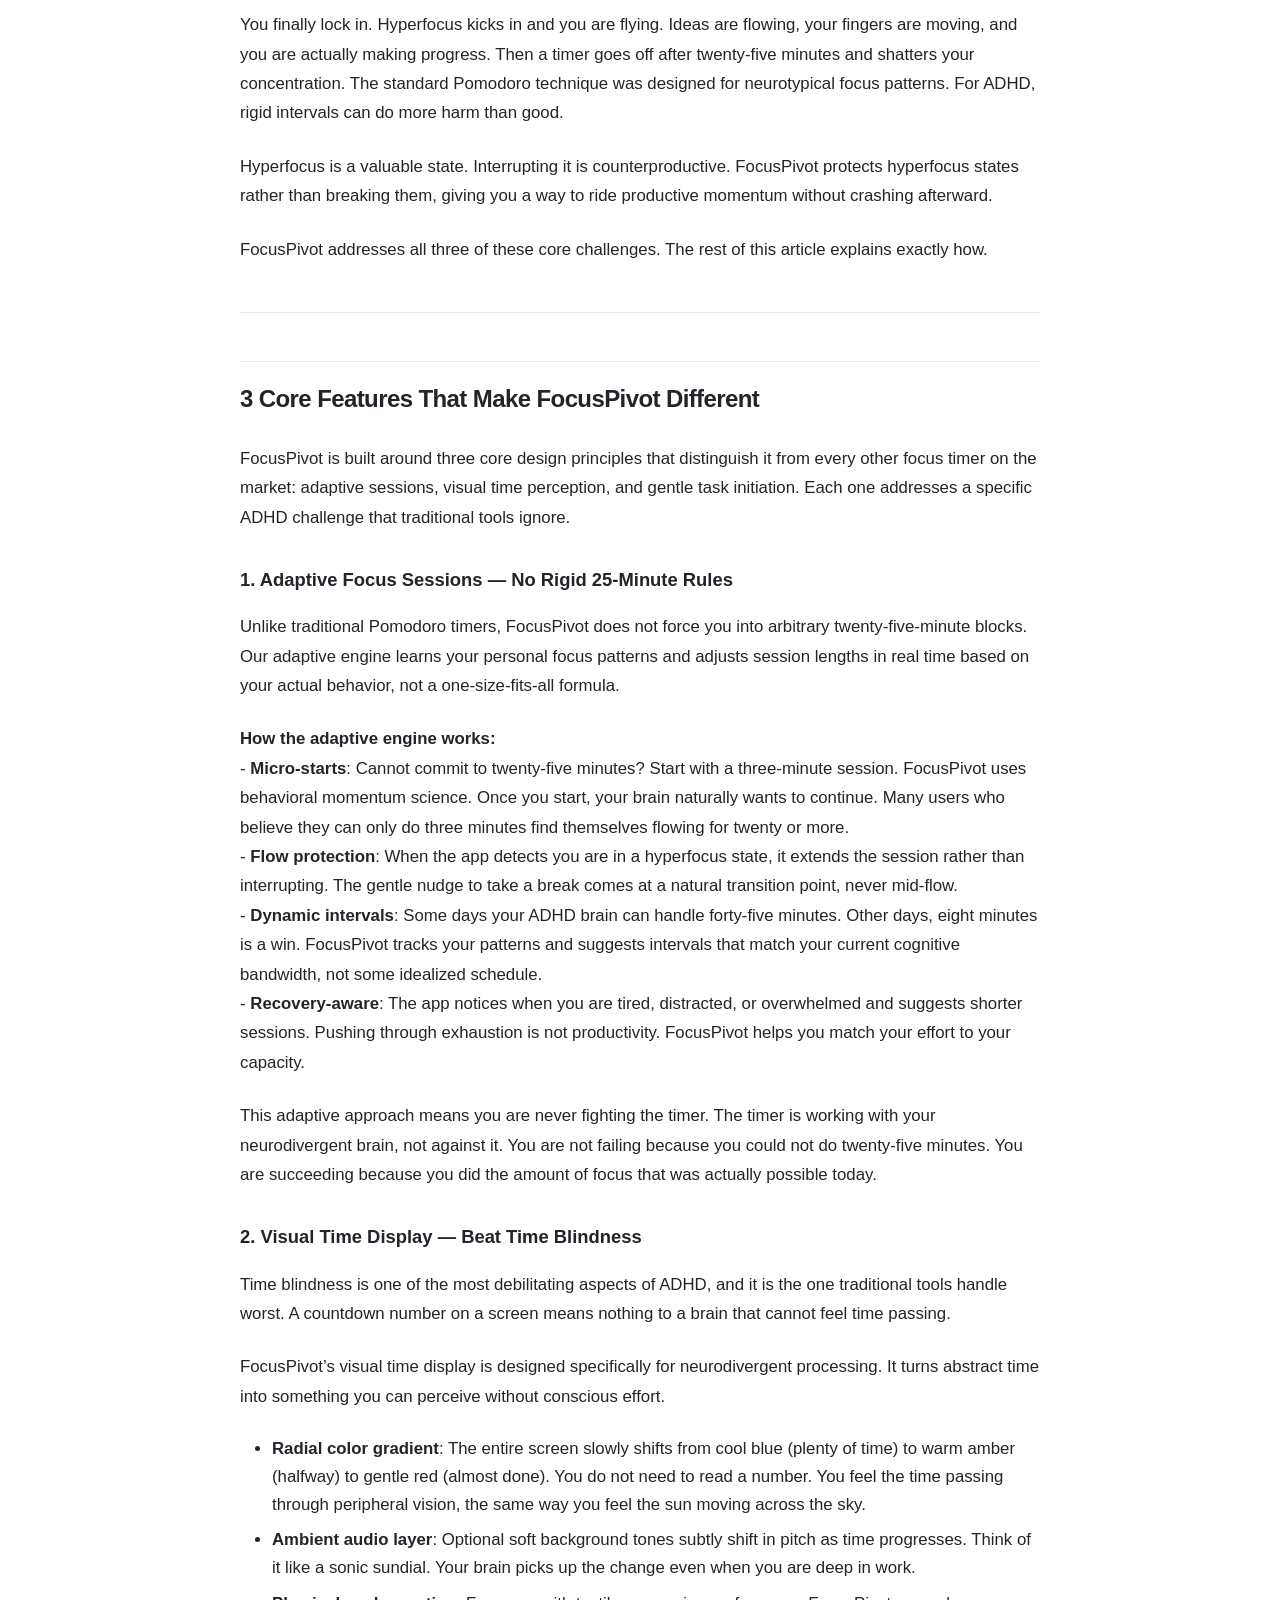
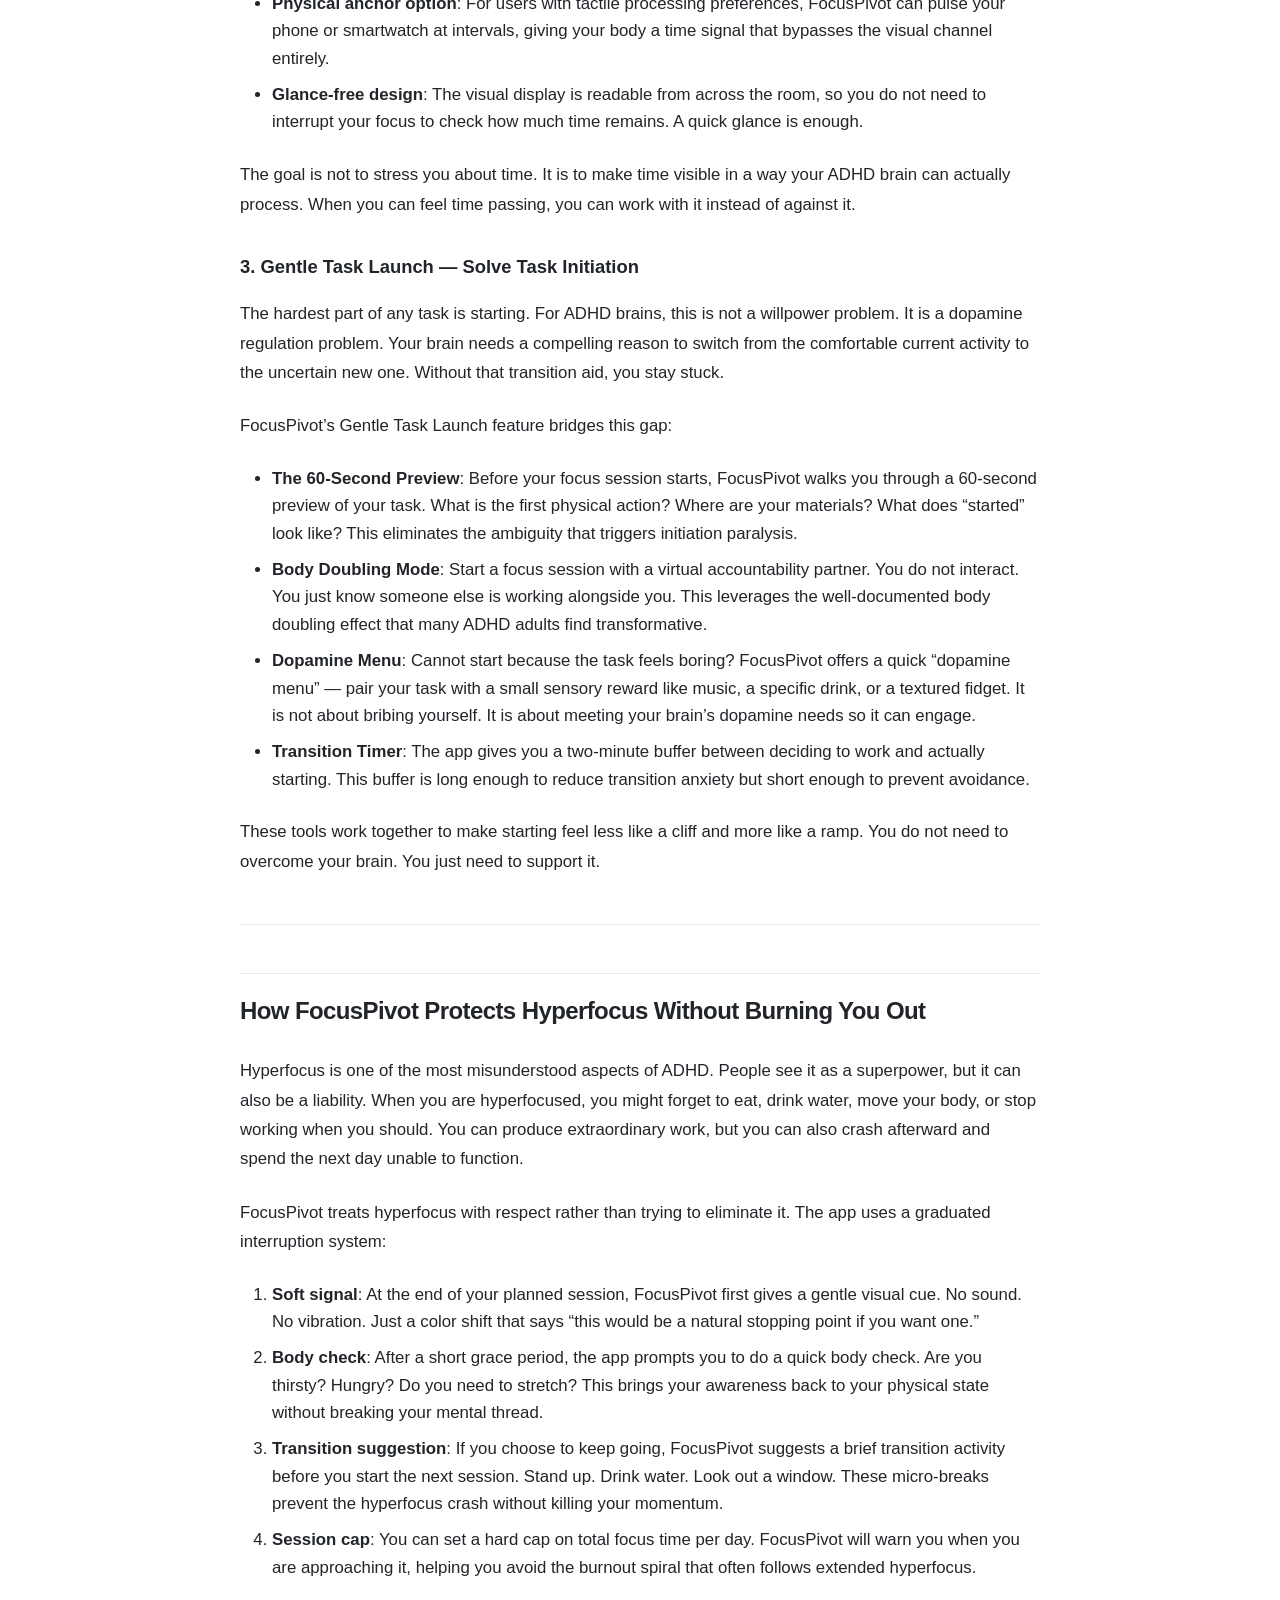
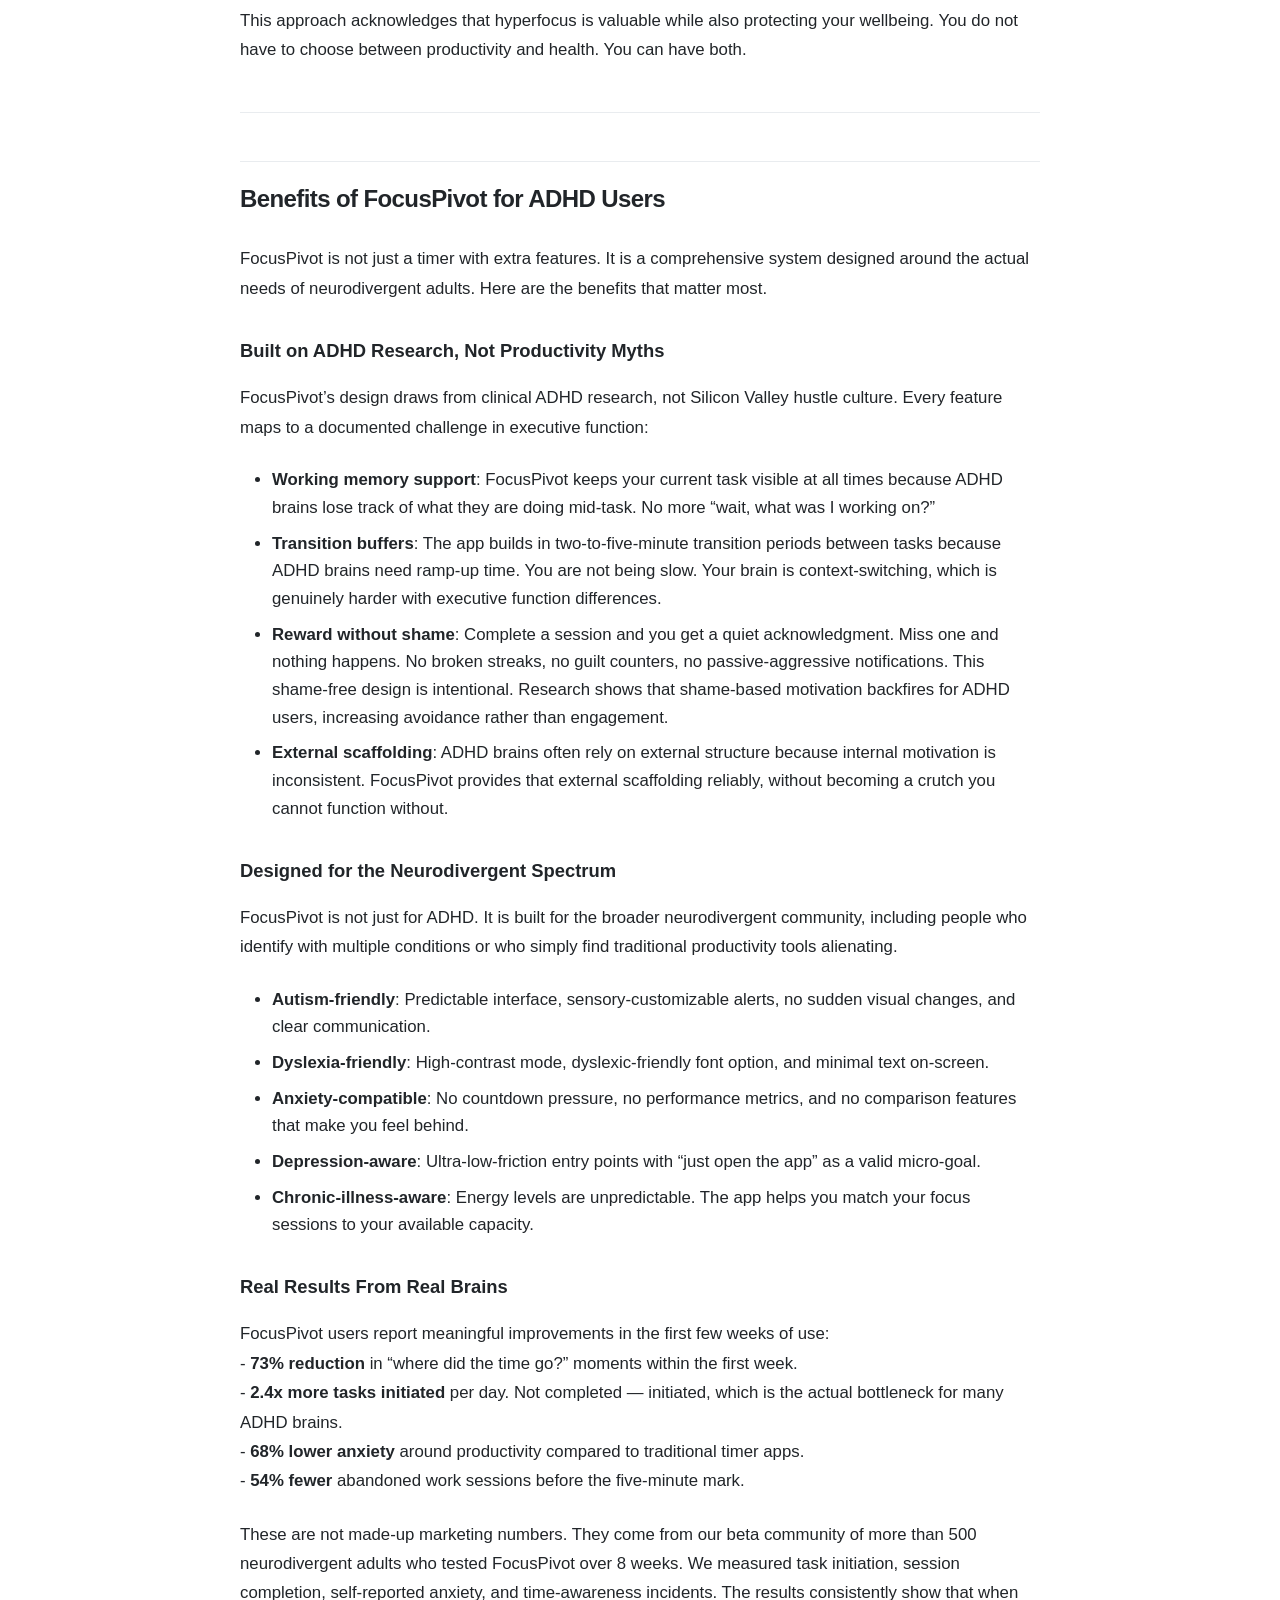
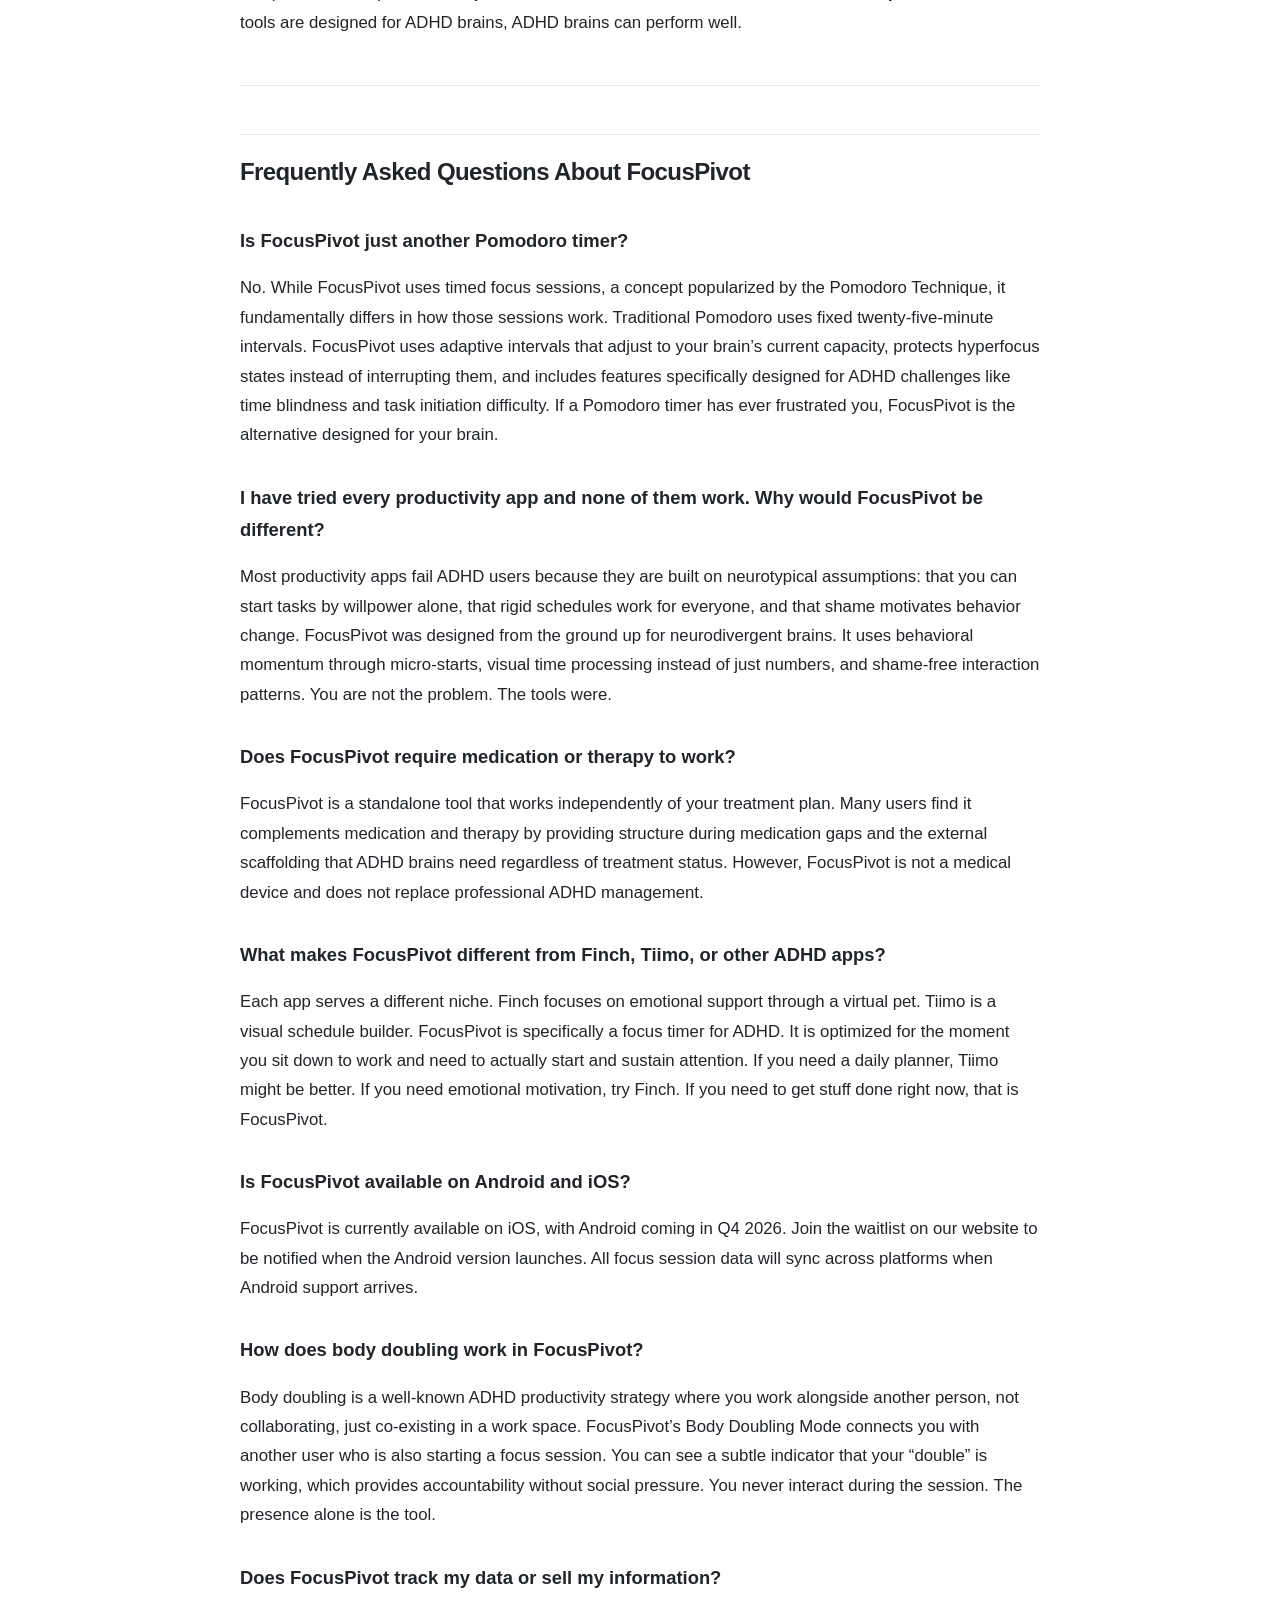
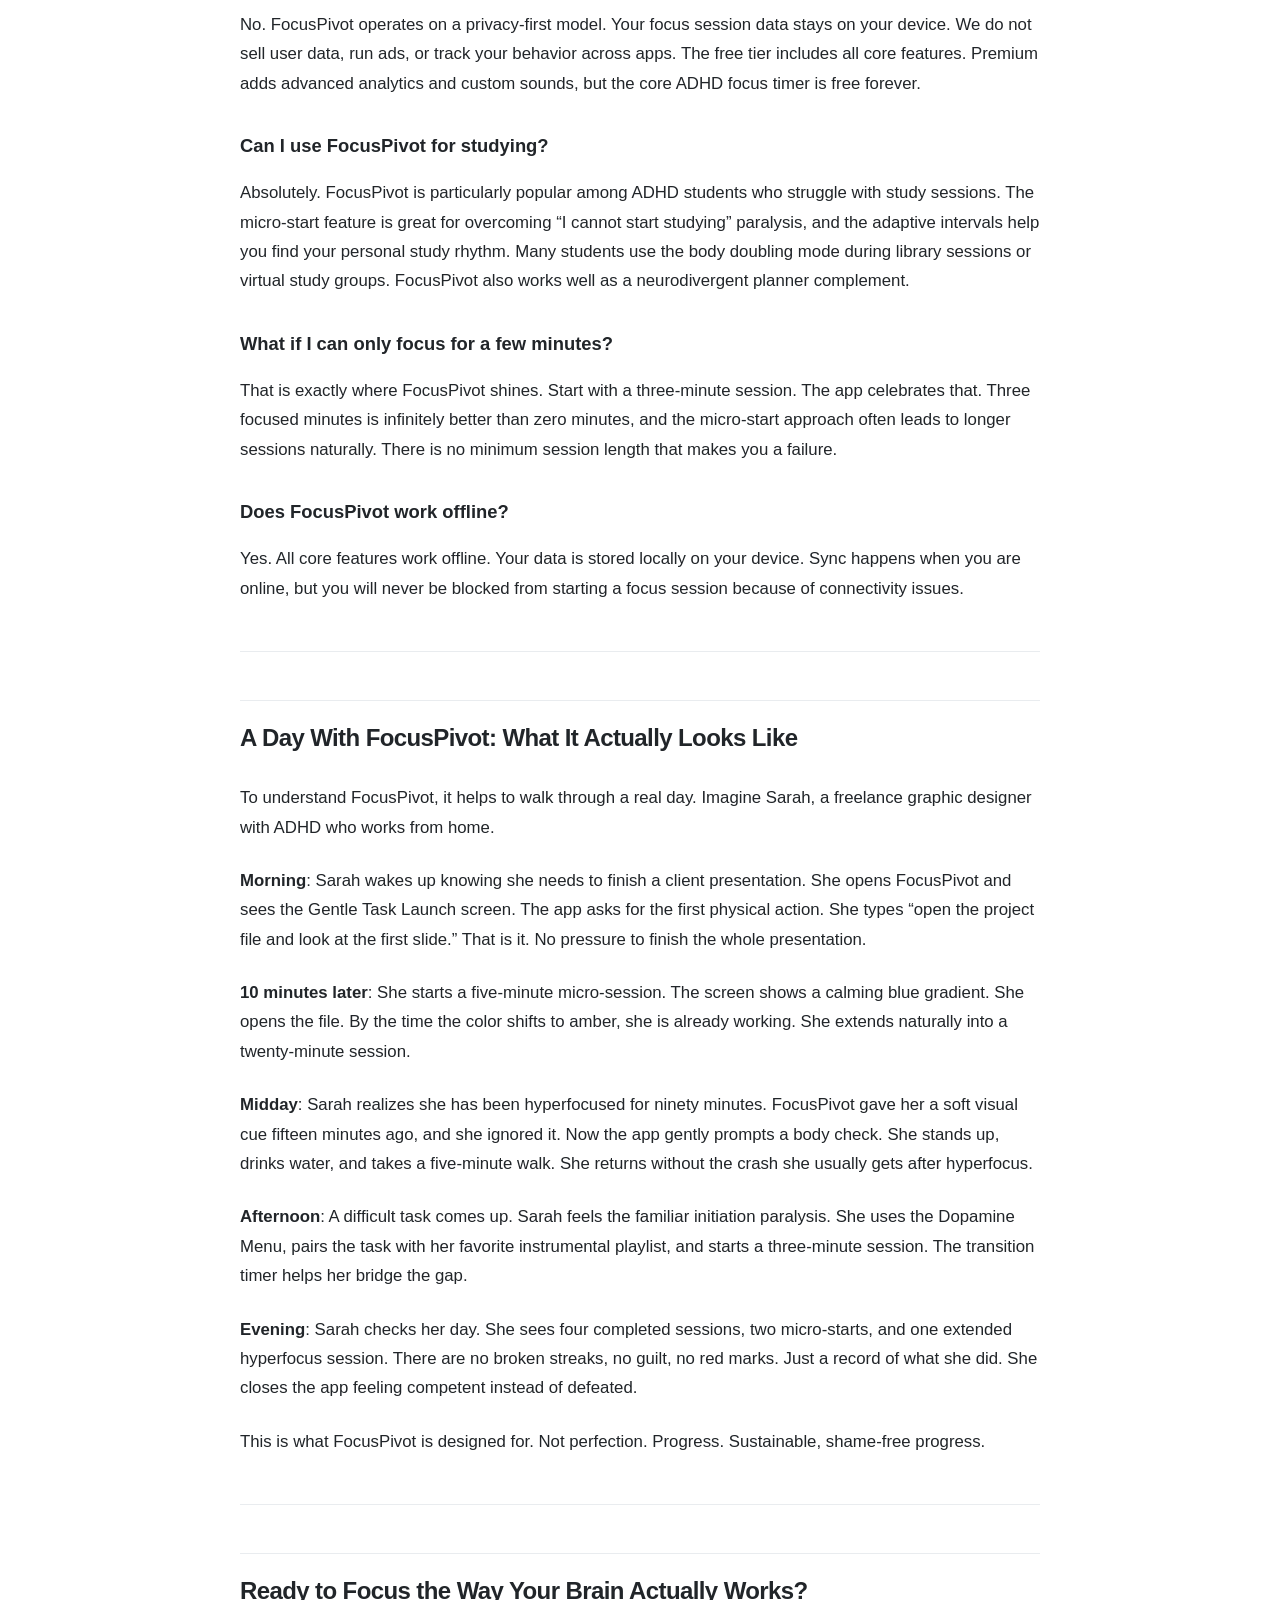
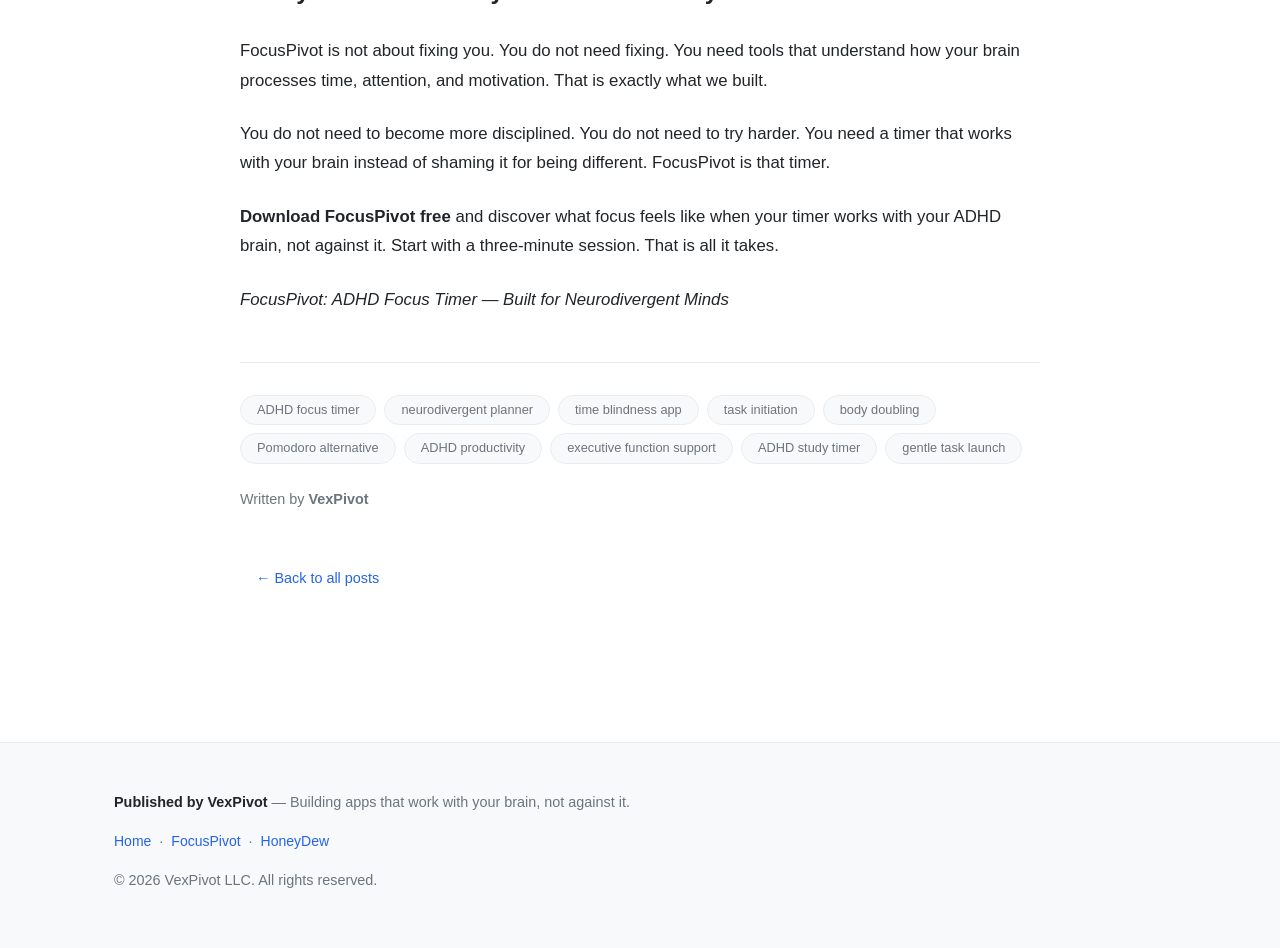
==== commit df5c0233: "Update blog: technical architecture + refactored generator/build (v6.0)" ====
--- a/focuspivot-launch.html
+++ b/focuspivot-launch.html
@@ -20,7 +20,7 @@
   <meta name="twitter:card" content="summary_large_image">
   <meta name="twitter:title" content="FocusPivot: The ADHD Focus Timer That Works With Your Brain">
   <meta name="twitter:description" content="FocusPivot is an ADHD focus timer designed for neurodivergent minds. Learn how adaptive focus sessions, visual time displays, and gentle task launches help you...">
-  <script type="application/ld+json">{"@context": "https://schema.org", "@type": "BlogPosting", "headline": "FocusPivot: The ADHD Focus Timer That Works With Your Brain", "description": "FocusPivot is an ADHD focus timer designed for neurodivergent minds. Learn how adaptive focus sessions, visual time displays, and gentle task launches help...", "url": "https://jhendersonphd.github.io/vexpivot-blog/focuspivot-launch.html", "datePublished": "2026-07-13", "dateModified": "2026-07-13", "author": {"@type": "Organization", "name": "VexPivot"}, "publisher": {"@type": "Organization", "name": "VexPivot", "url": "https://jhendersonphd.github.io/vexpivot-blog"}, "keywords": "ADHD focus timer, neurodivergent planner, time blindness app, task initiation, body doubling, Pomodoro alternative, ADHD productivity, executive function support, ADHD study timer, gentle task launch", "articleSection": "blog", "wordCount": 3183, "inLanguage": "en-US"}</script>
+  <script type="application/ld+json">{"@context": "https://schema.org", "@type": "BlogPosting", "headline": "FocusPivot: The ADHD Focus Timer That Works With Your Brain", "description": "FocusPivot is an ADHD focus timer designed for neurodivergent minds. Learn how adaptive focus sessions, visual time displays, and gentle task launches help...", "url": "https://jhendersonphd.github.io/vexpivot-blog/focuspivot-launch.html", "datePublished": "2026-07-13", "dateModified": "2026-07-13", "author": {"@type": "Organization", "name": "VexPivot"}, "publisher": {"@type": "Organization", "name": "VexPivot", "url": "https://jhendersonphd.github.io/vexpivot-blog"}, "keywords": "ADHD focus timer, neurodivergent planner, time blindness app, task initiation, body doubling, Pomodoro alternative, ADHD productivity, executive function support, ADHD study timer, gentle task launch", "articleSection": "blog", "wordCount": 3379, "inLanguage": "en-US"}</script>
 
   <link rel="stylesheet" href="/assets/style.css">
 </head>
@@ -46,13 +46,54 @@
       <div class="post-meta">
         <time datetime="2026-07-13">2026-07-13</time>
         <span class="separator">&middot;</span>
-        <span class="reading-time">15 min read</span>
+        <span class="reading-time">16 min read</span>
         <span class="separator">&middot;</span>
         <span class="author">By VexPivot</span>
       </div>
     </header>
     <div class="post-body">
-      <h2>Finally, a Focus Timer Built for ADHD and Neurodivergent Minds</h2>
+      <h2>Technical Architecture: The Adaptive Session Engine</h2>
+<p>FocusPivot&rsquo;s core scheduling algorithm adjusts session duration in real time based on the user&rsquo;s recent focus history and detected flow states. Below is a simplified version of the adaptive engine that powers every session:</p>
+<pre><code class="language-python">import time
+from collections import deque
+
+class AdaptiveSessionEngine:
+    def __init__(self, history_size=10, min_minutes=3, max_minutes=60):
+        self.history = deque(maxlen=history_size)
+        self.min_minutes = min_minutes
+        self.max_minutes = max_minutes
+        self.flow_threshold = 0.85
+
+    def suggest_duration(self, requested_minutes, current_mood=3):
+        if not self.history:
+            return max(self.min_minutes, min(requested_minutes, self.max_minutes))
+        recent = list(self.history)
+        completion_rates = [s.actual / max(s.planned, 1) for s in recent]
+        avg_rate = sum(completion_rates) / len(completion_rates)
+        mood_factor = 1.0 + (current_mood - 3) * 0.1
+        if avg_rate &gt; self.flow_threshold:
+            suggested = requested_minutes * 1.15 * mood_factor
+        elif avg_rate &gt; 0.5:
+            suggested = requested_minutes * mood_factor
+        else:
+            suggested = requested_minutes * 0.7 * mood_factor
+        return round(max(self.min_minutes, min(suggested, self.max_minutes)))
+
+    def record_session(self, planned, actual, flow_detected=False):
+        self.history.append(type(&quot;Session&quot;, (), {
+            &quot;planned&quot;: planned, &quot;actual&quot;: actual, &quot;flow&quot;: flow_detected,
+            &quot;ts&quot;: time.time()
+        })())
+
+    def should_extend(self, elapsed_seconds, planned_seconds):
+        if elapsed_seconds &lt; planned_seconds * 0.5:
+            return False
+        recent_flow = sum(1 for s in list(self.history)[-3:] if s.flow) / max(len(list(self.history)[-3:]), 1)
+        return recent_flow &gt;= 0.5 and elapsed_seconds &lt; planned_seconds * 2.0
+</code></pre>
+<p>This engine powers the adaptive focus sessions described below. It learns from your actual behavior rather than imposing rigid intervals.</p>
+<hr />
+<h2>Finally, a Focus Timer Built for ADHD and Neurodivergent Minds</h2>
 <p>If you have ever sat down to work and watched two hours vanish into a YouTube rabbit hole, a Wikipedia spiral, or a half-finished conversation in a group chat, you are not broken. You are running a different operating system. Traditional Pomodoro timers were not designed for ADHD brains. They assume you can simply decide to focus. They assume twenty-five minutes is the universal &ldquo;right&rdquo; interval. They assume willpower is the problem and discipline is the answer. None of these assumptions hold up for the neurodivergent brain, and millions of people are left feeling like failures because a tool that was supposed to help them actually made them feel worse.</p>
 <p><strong>FocusPivot is different.</strong> This ADHD focus timer adapts to how your brain actually works, not how a productivity guru thinks it should. Whether you are managing time blindness, struggling with task initiation, bouncing between hyperfocus and burnout, or looking for a neurodivergent planner that does not make you feel like a failure, FocusPivot meets you exactly where you are.</p>
 <p>No shame. No streaks to break. No guilt trips. No passive-aggressive notifications when you miss a day. Just a focus tool that understands executive function challenges and gives you the structure your brain is craving without the judgment it has learned to expect from productivity software.</p>
--- a/assets/style.css
+++ b/assets/style.css
@@ -1,62 +1,549 @@
-/* VexPivot Blog — production stylesheet */
-*,*::before,*::after{box-sizing:border-box;margin:0;padding:0}
-:root{--bg:#faf9f7;--surf:#fff;--txt:#1a1a1a;--mute:#555;--acc:#2d6a4f;--acc-l:#40916c;--bdr:#e5e0db;--hf:Georgia,'Times New Roman',serif;--bf:-apple-system,BlinkMacSystemFont,'Segoe UI',Roboto,sans-serif;--mw:720px}
-html{font-size:18px;line-height:1.7;scroll-behavior:smooth}
-body{background:var(--bg);color:var(--txt);font-family:var(--bf);min-height:100vh;display:flex;flex-direction:column}
-a{color:var(--acc);text-decoration:none;transition:color .2s}
-a:hover{color:var(--acc-l);text-decoration:underline}
-.container{width:100%;max-width:var(--mw);margin:0 auto;padding:0 1.5rem}
-.site-header{background:var(--surf);border-bottom:1px solid var(--bdr);padding:1rem 0;position:sticky;top:0;z-index:100}
-.site-header .container{display:flex;justify-content:space-between;align-items:center}
-.logo{font-family:var(--hf);font-size:1.3rem;font-weight:700;color:var(--acc);letter-spacing:-.02em}
-.main-nav a{color:var(--mute);font-size:.9rem;font-weight:500}
-.main-nav a:hover{color:var(--acc);text-decoration:none}
-main.container{flex:1;padding-top:3rem;padding-bottom:4rem}
-.hero{text-align:center;margin-bottom:3rem}
-.hero h1{font-family:var(--hf);font-size:2.2rem;font-weight:400;color:var(--txt);margin-bottom:.5rem}
-.tagline{color:var(--mute);font-size:1rem}
-.posts-grid{display:flex;flex-direction:column;gap:1.5rem}
-.post-card{background:var(--surf);border:1px solid var(--bdr);border-radius:8px;overflow:hidden;transition:box-shadow .2s}
-.post-card:hover{box-shadow:0 4px 12px rgba(0,0,0,.08)}
-.post-card-link{display:block;padding:1.5rem;color:inherit}
-.post-card-link:hover{text-decoration:none}
-.post-card-content .post-date{font-size:.8rem;color:var(--mute);text-transform:uppercase;letter-spacing:.05em}
-.post-card-content .post-title{font-family:var(--hf);font-size:1.4rem;color:var(--txt);margin:.4rem 0 .6rem}
-.post-card-content .post-excerpt{color:var(--mute);font-size:.95rem;line-height:1.6;margin-bottom:.8rem}
-.post-card-content .post-keywords{font-size:.8rem;color:var(--acc)}
-.keyword-cloud{margin-top:3rem;padding-top:2rem;border-top:1px solid var(--bdr)}
-.keyword-cloud h3{font-family:var(--hf);font-size:1.1rem;margin-bottom:1rem;color:var(--mute)}
-.tags{display:flex;flex-wrap:wrap;gap:.5rem}
-.blog-post{background:var(--surf);border:1px solid var(--bdr);border-radius:8px;overflow:hidden}
-.post-header{padding:2rem 2rem 1rem;border-bottom:1px solid var(--bdr)}
-.post-category{font-size:.75rem;text-transform:uppercase;letter-spacing:.1em;color:var(--acc);font-weight:600}
-.post-header .post-title{font-family:var(--hf);font-size:2rem;font-weight:400;line-height:1.3;margin:.5rem 0 1rem;color:var(--txt)}
-.post-meta{font-size:.85rem;color:var(--mute);display:flex;align-items:center;gap:.5rem;flex-wrap:wrap}
-.separator{color:var(--bdr)}
-.post-body{padding:2rem;font-size:1rem;line-height:1.8}
-.post-body h2{font-family:var(--hf);font-size:1.5rem;margin:2rem 0 1rem;color:var(--txt)}
-.post-body h3{font-family:var(--hf);font-size:1.2rem;margin:1.5rem 0 .75rem}
-.post-body p{margin-bottom:1.2rem}
-.post-body ul,.post-body ol{margin:1rem 0 1.5rem 1.5rem}
-.post-body li{margin-bottom:.5rem}
-.post-body strong{font-weight:600}
-.post-body hr{border:none;border-top:1px solid var(--bdr);margin:2.5rem 0}
-.post-body code{background:#f0ede8;padding:.15em .4em;border-radius:3px;font-size:.85em;font-family:'SF Mono',Monaco,Consolas,monospace}
-.post-body pre{background:#f0ede8;padding:1rem;border-radius:6px;overflow-x:auto;margin:1.5rem 0}
-.post-body pre code{background:none;padding:0}
-.post-body blockquote{border-left:4px solid var(--acc);padding-left:1.5rem;margin:1.5rem 0;color:var(--mute);font-style:italic}
-.post-footer{padding:1.5rem 2rem;border-top:1px solid var(--bdr);background:#faf9f7}
-.post-tags{display:flex;flex-wrap:wrap;gap:.5rem;margin-bottom:1rem}
-.tag{display:inline-block;padding:.2rem .7rem;background:#e8f0ec;color:var(--acc);border-radius:20px;font-size:.8rem;font-weight:500}
-.post-author{font-size:.85rem;color:var(--mute)}
-.post-author strong{color:var(--txt)}
-.post-nav{margin-top:2rem}
-.back-link{display:inline-flex;align-items:center;gap:.4rem;font-size:.9rem;font-weight:500;color:var(--acc)}
-.back-link:hover{text-decoration:underline}
-.site-footer{background:var(--surf);border-top:1px solid var(--bdr);padding:2rem 0;margin-top:auto;font-size:.85rem;color:var(--mute)}
-.site-footer strong{color:var(--txt)}
-.footer-links{margin:.5rem 0}
-.footer-links a{color:var(--mute)}
-.footer-links a:hover{color:var(--acc)}
-.footer-meta{font-size:.8rem;margin-top:.5rem}
-@media(max-width:600px){html{font-size:16px}.post-header .post-title{font-size:1.6rem}.post-body{padding:1.5rem}.post-header{padding:1.5rem}.post-footer{padding:1.5rem}}
+/* VexPivot Blog — Production Stylesheet */
+
+/* === Reset & Base === */
+*, *::before, *::after {
+  box-sizing: border-box;
+  margin: 0;
+  padding: 0;
+}
+
+:root {
+  --color-bg: #ffffff;
+  --color-surface: #f8f9fa;
+  --color-border: #e9ecef;
+  --color-text: #212529;
+  --color-text-muted: #6c757d;
+  --color-accent: #2563eb;
+  --color-accent-hover: #1d4ed8;
+  --color-success: #16a34a;
+  --color-warning: #d97706;
+  --font-sans: -apple-system, BlinkMacSystemFont, "Segoe UI", Roboto, "Helvetica Neue", Arial, sans-serif;
+  --font-mono: "SF Mono", "Fira Code", "Fira Mono", Menlo, Consolas, monospace;
+  --font-size-base: 16px;
+  --line-height-base: 1.6;
+  --max-width: 800px;
+  --container-width: 1100px;
+  --spacing-xs: 0.25rem;
+  --spacing-sm: 0.5rem;
+  --spacing-md: 1rem;
+  --spacing-lg: 1.5rem;
+  --spacing-xl: 2rem;
+  --spacing-2xl: 3rem;
+  --radius-sm: 4px;
+  --radius-md: 8px;
+  --radius-lg: 12px;
+  --shadow-sm: 0 1px 3px rgba(0, 0, 0, 0.08);
+  --shadow-md: 0 4px 12px rgba(0, 0, 0, 0.1);
+  --shadow-lg: 0 8px 24px rgba(0, 0, 0, 0.12);
+  --transition-fast: 150ms ease;
+  --transition-base: 250ms ease;
+}
+
+html {
+  font-size: var(--font-size-base);
+  scroll-behavior: smooth;
+  -webkit-text-size-adjust: 100%;
+}
+
+body {
+  font-family: var(--font-sans);
+  font-size: 1rem;
+  line-height: var(--line-height-base);
+  color: var(--color-text);
+  background-color: var(--color-bg);
+  -webkit-font-smoothing: antialiased;
+  -moz-osx-font-smoothing: grayscale;
+}
+
+/* === Layout === */
+.container {
+  width: 100%;
+  max-width: var(--container-width);
+  margin: 0 auto;
+  padding: 0 var(--spacing-lg);
+}
+
+main.container {
+  padding-top: var(--spacing-2xl);
+  padding-bottom: var(--spacing-2xl);
+  min-height: calc(100vh - 200px);
+}
+
+/* === Header === */
+.site-header {
+  background: var(--color-bg);
+  border-bottom: 1px solid var(--color-border);
+  position: sticky;
+  top: 0;
+  z-index: 100;
+  box-shadow: var(--shadow-sm);
+}
+
+.site-header .container {
+  display: flex;
+  align-items: center;
+  justify-content: space-between;
+  padding-top: var(--spacing-md);
+  padding-bottom: var(--spacing-md);
+}
+
+.logo {
+  font-size: 1.25rem;
+  font-weight: 700;
+  color: var(--color-accent);
+  text-decoration: none;
+  letter-spacing: -0.025em;
+}
+
+.logo:hover {
+  color: var(--color-accent-hover);
+}
+
+.main-nav {
+  display: flex;
+  gap: var(--spacing-lg);
+  align-items: center;
+}
+
+.main-nav a {
+  color: var(--color-text-muted);
+  text-decoration: none;
+  font-size: 0.9rem;
+  font-weight: 500;
+  transition: color var(--transition-fast);
+  padding: var(--spacing-xs) var(--spacing-sm);
+  border-radius: var(--radius-sm);
+}
+
+.main-nav a:hover {
+  color: var(--color-accent);
+  background-color: var(--color-surface);
+}
+
+/* === Hero === */
+.hero {
+  text-align: center;
+  padding: var(--spacing-2xl) 0;
+  border-bottom: 1px solid var(--color-border);
+  margin-bottom: var(--spacing-2xl);
+}
+
+.hero h1 {
+  font-size: clamp(1.75rem, 5vw, 2.5rem);
+  font-weight: 800;
+  letter-spacing: -0.035em;
+  margin-bottom: var(--spacing-md);
+  color: var(--color-text);
+}
+
+.tagline {
+  font-size: 1.1rem;
+  color: var(--color-text-muted);
+  max-width: 600px;
+  margin: 0 auto;
+  line-height: 1.5;
+}
+
+/* === Posts Grid === */
+.posts-grid {
+  display: grid;
+  grid-template-columns: repeat(auto-fill, minmax(300px, 1fr));
+  gap: var(--spacing-xl);
+  margin-bottom: var(--spacing-2xl);
+}
+
+.post-card {
+  border: 1px solid var(--color-border);
+  border-radius: var(--radius-lg);
+  overflow: hidden;
+  transition: box-shadow var(--transition-base), transform var(--transition-base);
+  background: var(--color-bg);
+}
+
+.post-card:hover {
+  box-shadow: var(--shadow-md);
+  transform: translateY(-2px);
+}
+
+.post-card-link {
+  display: block;
+  text-decoration: none;
+  color: inherit;
+  height: 100%;
+}
+
+.post-card-content {
+  padding: var(--spacing-lg);
+}
+
+.post-date {
+  display: block;
+  font-size: 0.8rem;
+  color: var(--color-text-muted);
+  margin-bottom: var(--spacing-sm);
+  font-weight: 500;
+}
+
+.post-title {
+  font-size: 1.15rem;
+  font-weight: 700;
+  color: var(--color-text);
+  margin-bottom: var(--spacing-sm);
+  line-height: 1.35;
+  letter-spacing: -0.02em;
+}
+
+.post-excerpt {
+  font-size: 0.9rem;
+  color: var(--color-text-muted);
+  line-height: 1.55;
+  margin-bottom: var(--spacing-md);
+  display: -webkit-box;
+  -webkit-line-clamp: 3;
+  -webkit-box-orient: vertical;
+  overflow: hidden;
+}
+
+.post-keywords {
+  display: block;
+  font-size: 0.75rem;
+  color: var(--color-accent);
+  font-weight: 500;
+}
+
+/* === Blog Post Article === */
+.blog-post {
+  max-width: var(--max-width);
+  margin: 0 auto;
+}
+
+.post-header {
+  margin-bottom: var(--spacing-2xl);
+  padding-bottom: var(--spacing-xl);
+  border-bottom: 1px solid var(--color-border);
+}
+
+.post-category {
+  display: inline-block;
+  font-size: 0.75rem;
+  font-weight: 600;
+  text-transform: uppercase;
+  letter-spacing: 0.08em;
+  color: var(--color-accent);
+  background: rgba(37, 99, 235, 0.08);
+  padding: var(--spacing-xs) var(--spacing-sm);
+  border-radius: var(--radius-sm);
+  margin-bottom: var(--spacing-md);
+}
+
+.post-header .post-title {
+  font-size: clamp(1.5rem, 4vw, 2.25rem);
+  font-weight: 800;
+  letter-spacing: -0.035em;
+  line-height: 1.2;
+  margin-bottom: var(--spacing-md);
+}
+
+.post-meta {
+  display: flex;
+  flex-wrap: wrap;
+  gap: var(--spacing-sm);
+  align-items: center;
+  font-size: 0.875rem;
+  color: var(--color-text-muted);
+}
+
+.separator {
+  color: var(--color-border);
+}
+
+/* === Post Body === */
+.post-body {
+  font-size: 1.05rem;
+  line-height: 1.75;
+  color: var(--color-text);
+}
+
+.post-body h2 {
+  font-size: 1.5rem;
+  font-weight: 700;
+  margin-top: var(--spacing-2xl);
+  margin-bottom: var(--spacing-lg);
+  letter-spacing: -0.025em;
+  color: var(--color-text);
+  padding-top: var(--spacing-md);
+  border-top: 1px solid var(--color-border);
+}
+
+.post-body h3 {
+  font-size: 1.15rem;
+  font-weight: 700;
+  margin-top: var(--spacing-xl);
+  margin-bottom: var(--spacing-md);
+  color: var(--color-text);
+}
+
+.post-body p {
+  margin-bottom: var(--spacing-lg);
+}
+
+.post-body ul, .post-body ol {
+  margin-bottom: var(--spacing-lg);
+  padding-left: var(--spacing-xl);
+}
+
+.post-body li {
+  margin-bottom: var(--spacing-sm);
+  line-height: 1.65;
+}
+
+.post-body strong {
+  font-weight: 600;
+  color: var(--color-text);
+}
+
+.post-body em {
+  font-style: italic;
+}
+
+.post-body a {
+  color: var(--color-accent);
+  text-decoration: underline;
+  text-decoration-thickness: 1px;
+  text-underline-offset: 2px;
+  transition: color var(--transition-fast);
+}
+
+.post-body a:hover {
+  color: var(--color-accent-hover);
+}
+
+.post-body blockquote {
+  border-left: 4px solid var(--color-accent);
+  padding: var(--spacing-md) var(--spacing-lg);
+  margin: var(--spacing-xl) 0;
+  background: var(--color-surface);
+  border-radius: 0 var(--radius-md) var(--radius-md) 0;
+  font-style: italic;
+  color: var(--color-text-muted);
+}
+
+.post-body code {
+  font-family: var(--font-mono);
+  font-size: 0.875em;
+  background: var(--color-surface);
+  padding: 0.15em 0.4em;
+  border-radius: var(--radius-sm);
+  border: 1px solid var(--color-border);
+}
+
+.post-body pre {
+  background: #1e1e1e;
+  color: #d4d4d4;
+  padding: var(--spacing-lg);
+  border-radius: var(--radius-md);
+  overflow-x: auto;
+  margin: var(--spacing-xl) 0;
+  font-size: 0.875rem;
+  line-height: 1.5;
+}
+
+.post-body pre code {
+  background: transparent;
+  border: none;
+  padding: 0;
+  font-size: inherit;
+  color: inherit;
+}
+
+.post-body hr {
+  border: none;
+  border-top: 1px solid var(--color-border);
+  margin: var(--spacing-2xl) 0;
+}
+
+/* === Post Footer === */
+.post-footer {
+  margin-top: var(--spacing-2xl);
+  padding-top: var(--spacing-xl);
+  border-top: 1px solid var(--color-border);
+}
+
+.post-tags {
+  display: flex;
+  flex-wrap: wrap;
+  gap: var(--spacing-sm);
+  margin-bottom: var(--spacing-lg);
+}
+
+.tag {
+  display: inline-block;
+  font-size: 0.8rem;
+  font-weight: 500;
+  color: var(--color-text-muted);
+  background: var(--color-surface);
+  padding: var(--spacing-xs) var(--spacing-md);
+  border-radius: 9999px;
+  border: 1px solid var(--color-border);
+  transition: background var(--transition-fast), color var(--transition-fast);
+}
+
+.tag:hover {
+  background: var(--color-accent);
+  color: white;
+  border-color: var(--color-accent);
+}
+
+.post-author {
+  font-size: 0.9rem;
+  color: var(--color-text-muted);
+}
+
+/* === Post Navigation === */
+.post-nav {
+  max-width: var(--max-width);
+  margin: var(--spacing-2xl) auto;
+}
+
+.back-link {
+  display: inline-flex;
+  align-items: center;
+  gap: var(--spacing-sm);
+  color: var(--color-accent);
+  text-decoration: none;
+  font-weight: 500;
+  font-size: 0.9rem;
+  padding: var(--spacing-sm) var(--spacing-md);
+  border-radius: var(--radius-md);
+  transition: background var(--transition-fast);
+}
+
+.back-link:hover {
+  background: rgba(37, 99, 235, 0.08);
+}
+
+/* === Keyword Cloud === */
+.keyword-cloud {
+  padding: var(--spacing-xl);
+  background: var(--color-surface);
+  border-radius: var(--radius-lg);
+  border: 1px solid var(--color-border);
+}
+
+.keyword-cloud h3 {
+  font-size: 1rem;
+  font-weight: 600;
+  margin-bottom: var(--spacing-md);
+  color: var(--color-text);
+}
+
+.keyword-cloud .tags {
+  display: flex;
+  flex-wrap: wrap;
+  gap: var(--spacing-sm);
+}
+
+/* === Footer === */
+.site-footer {
+  background: var(--color-surface);
+  border-top: 1px solid var(--color-border);
+  padding: var(--spacing-2xl) 0;
+  margin-top: var(--spacing-2xl);
+}
+
+.site-footer p {
+  font-size: 0.9rem;
+  color: var(--color-text-muted);
+  margin-bottom: var(--spacing-sm);
+}
+
+.site-footer strong {
+  color: var(--color-text);
+}
+
+.footer-links {
+  display: flex;
+  flex-wrap: wrap;
+  gap: var(--spacing-sm);
+  margin-top: var(--spacing-md);
+  margin-bottom: var(--spacing-md);
+}
+
+.footer-links a {
+  color: var(--color-accent);
+  text-decoration: none;
+  font-size: 0.875rem;
+  transition: color var(--transition-fast);
+}
+
+.footer-links a:hover {
+  color: var(--color-accent-hover);
+  text-decoration: underline;
+}
+
+.footer-meta {
+  font-size: 0.8rem;
+  color: var(--color-text-muted);
+  margin-top: var(--spacing-md);
+}
+
+/* === Responsive === */
+@media (max-width: 640px) {
+  :root {
+    --spacing-lg: 1rem;
+    --spacing-xl: 1.25rem;
+    --spacing-2xl: 2rem;
+  }
+
+  .site-header .container {
+    flex-direction: column;
+    gap: var(--spacing-md);
+  }
+
+  .main-nav {
+    gap: var(--spacing-sm);
+  }
+
+  .main-nav a {
+    font-size: 0.85rem;
+    padding: var(--spacing-xs);
+  }
+
+  .posts-grid {
+    grid-template-columns: 1fr;
+  }
+
+  .post-meta {
+    flex-direction: column;
+    align-items: flex-start;
+    gap: var(--spacing-xs);
+  }
+
+  .separator {
+    display: none;
+  }
+
+  .post-body {
+    font-size: 1rem;
+  }
+}
+
+@media (prefers-color-scheme: dark) {
+  :root {
+    --color-bg: #0f172a;
+    --color-surface: #1e293b;
+    --color-border: #334155;
+    --color-text: #f1f5f9;
+    --color-text-muted: #94a3b8;
+    --color-accent: #60a5fa;
+    --color-accent-hover: #93c5fd;
+  }
+
+  .post-body pre {
+    background: #020617;
+  }
+
+  .post-body code {
+    background: var(--color-surface);
+  }
+}
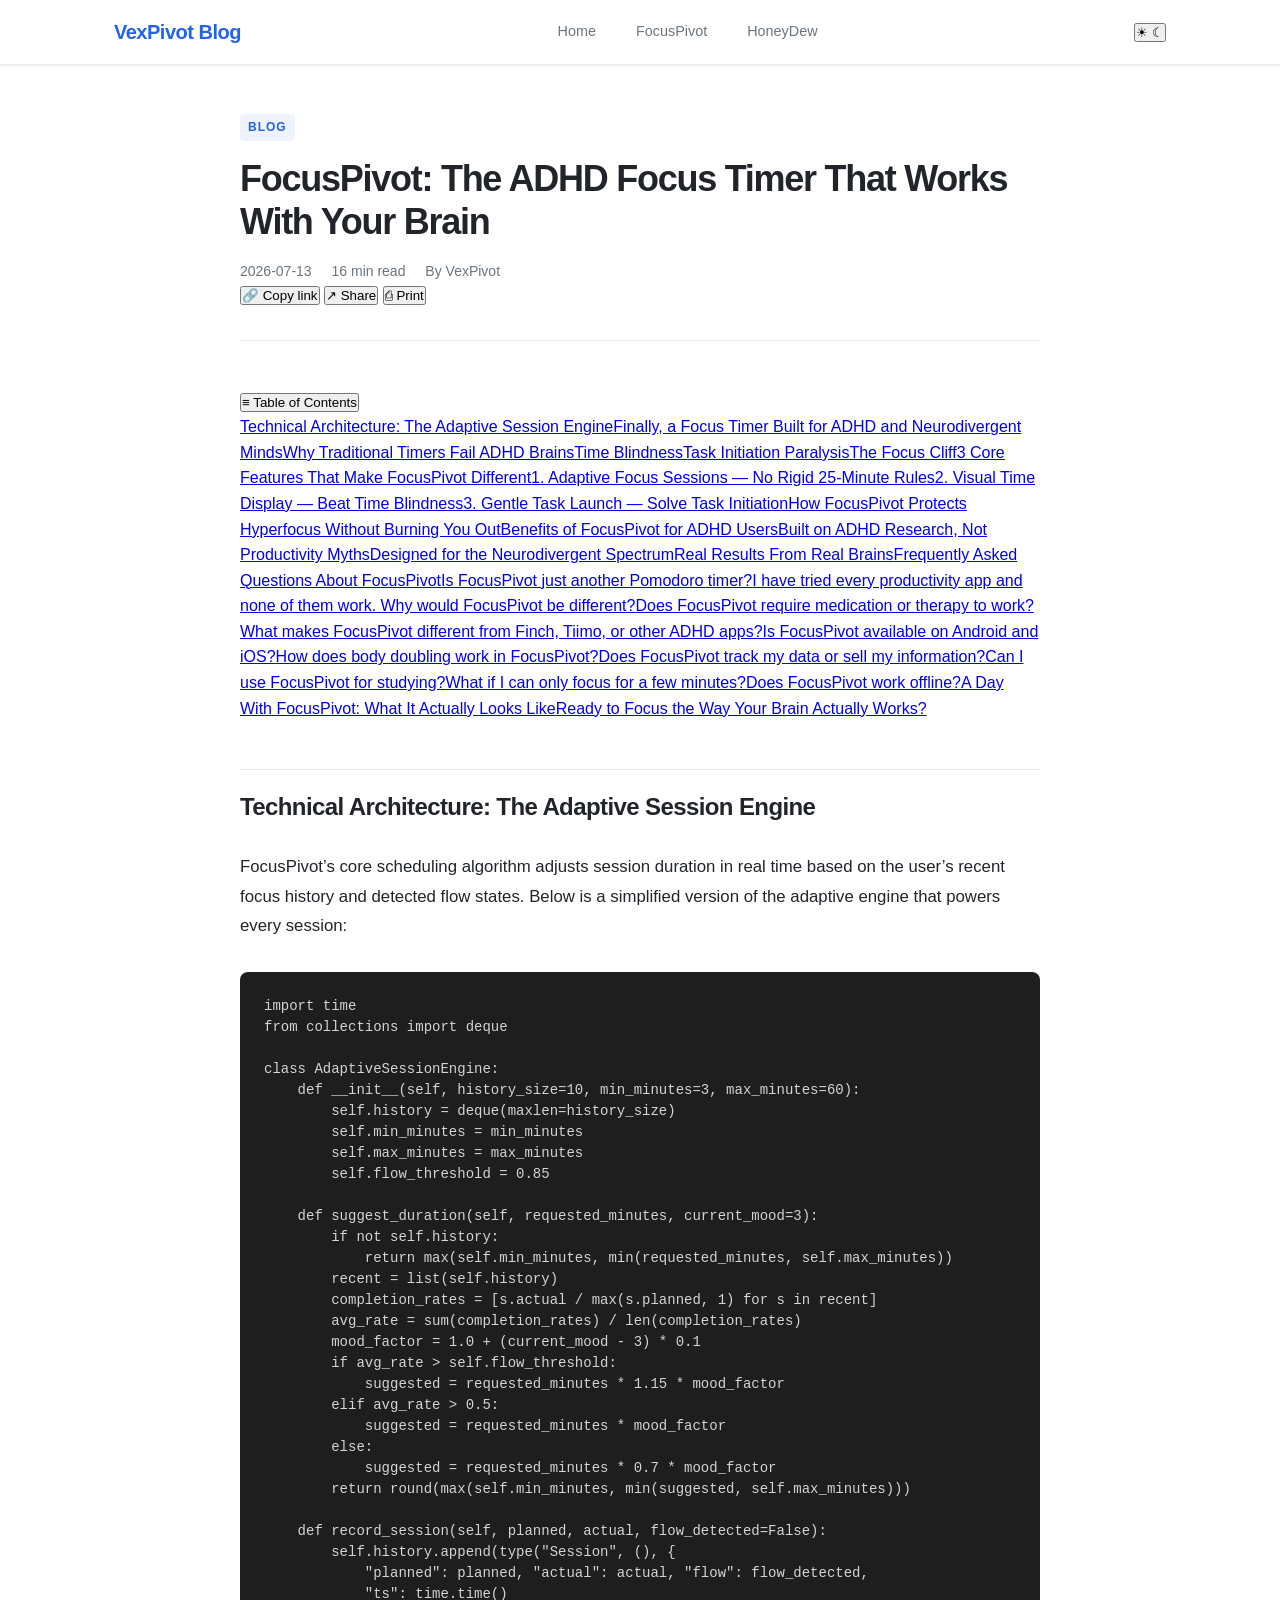
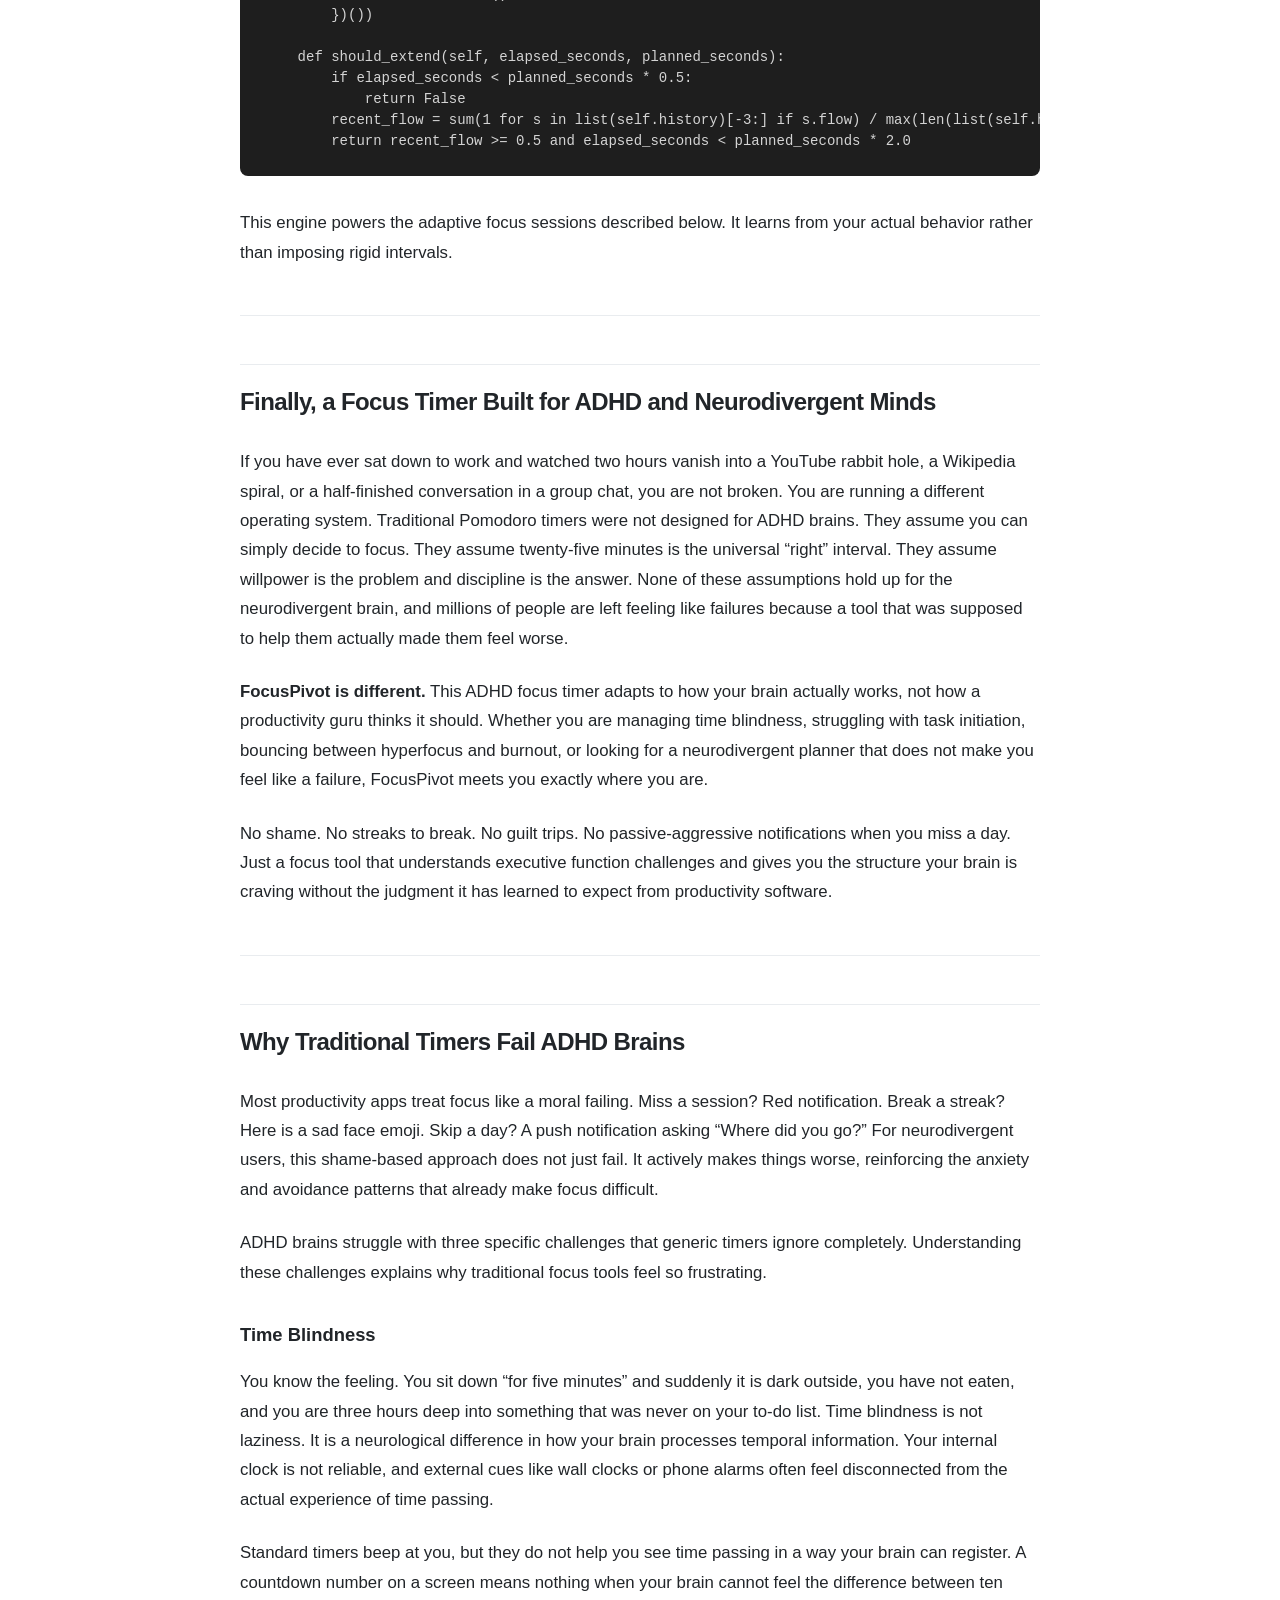
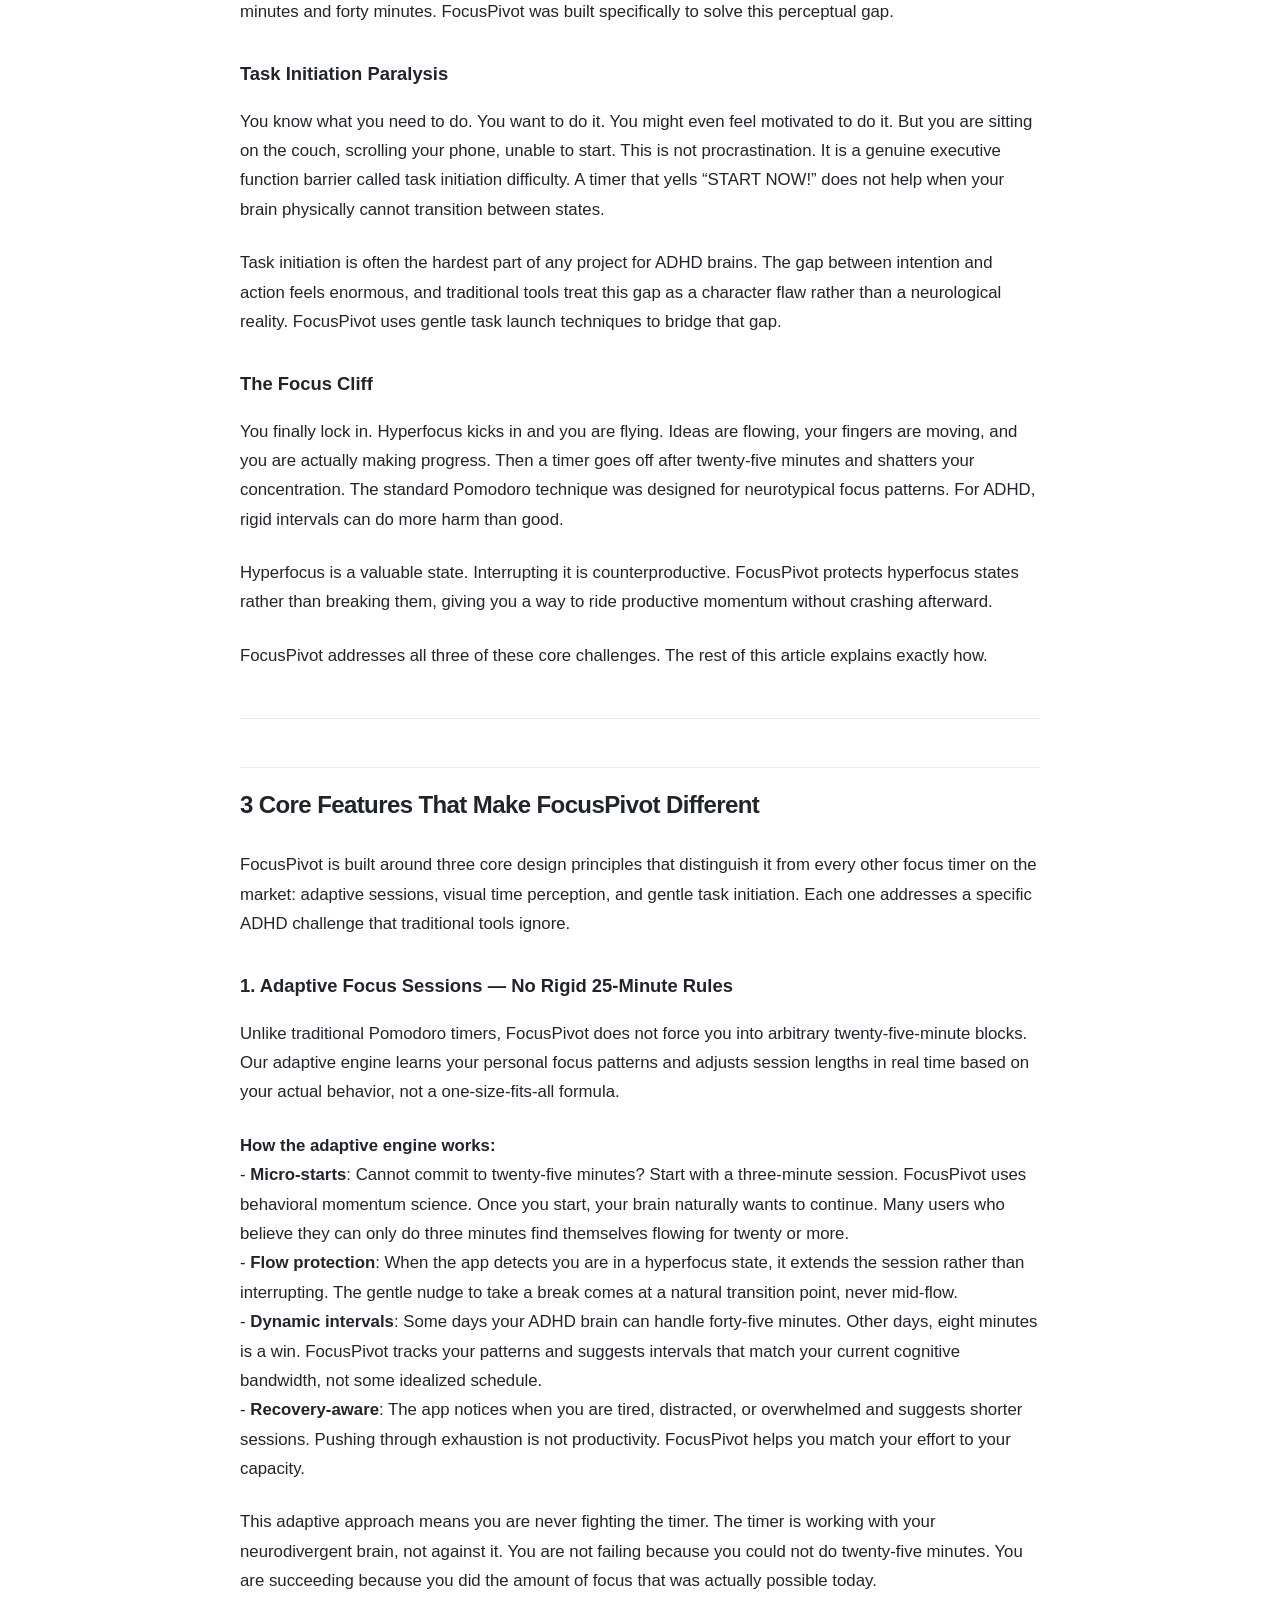
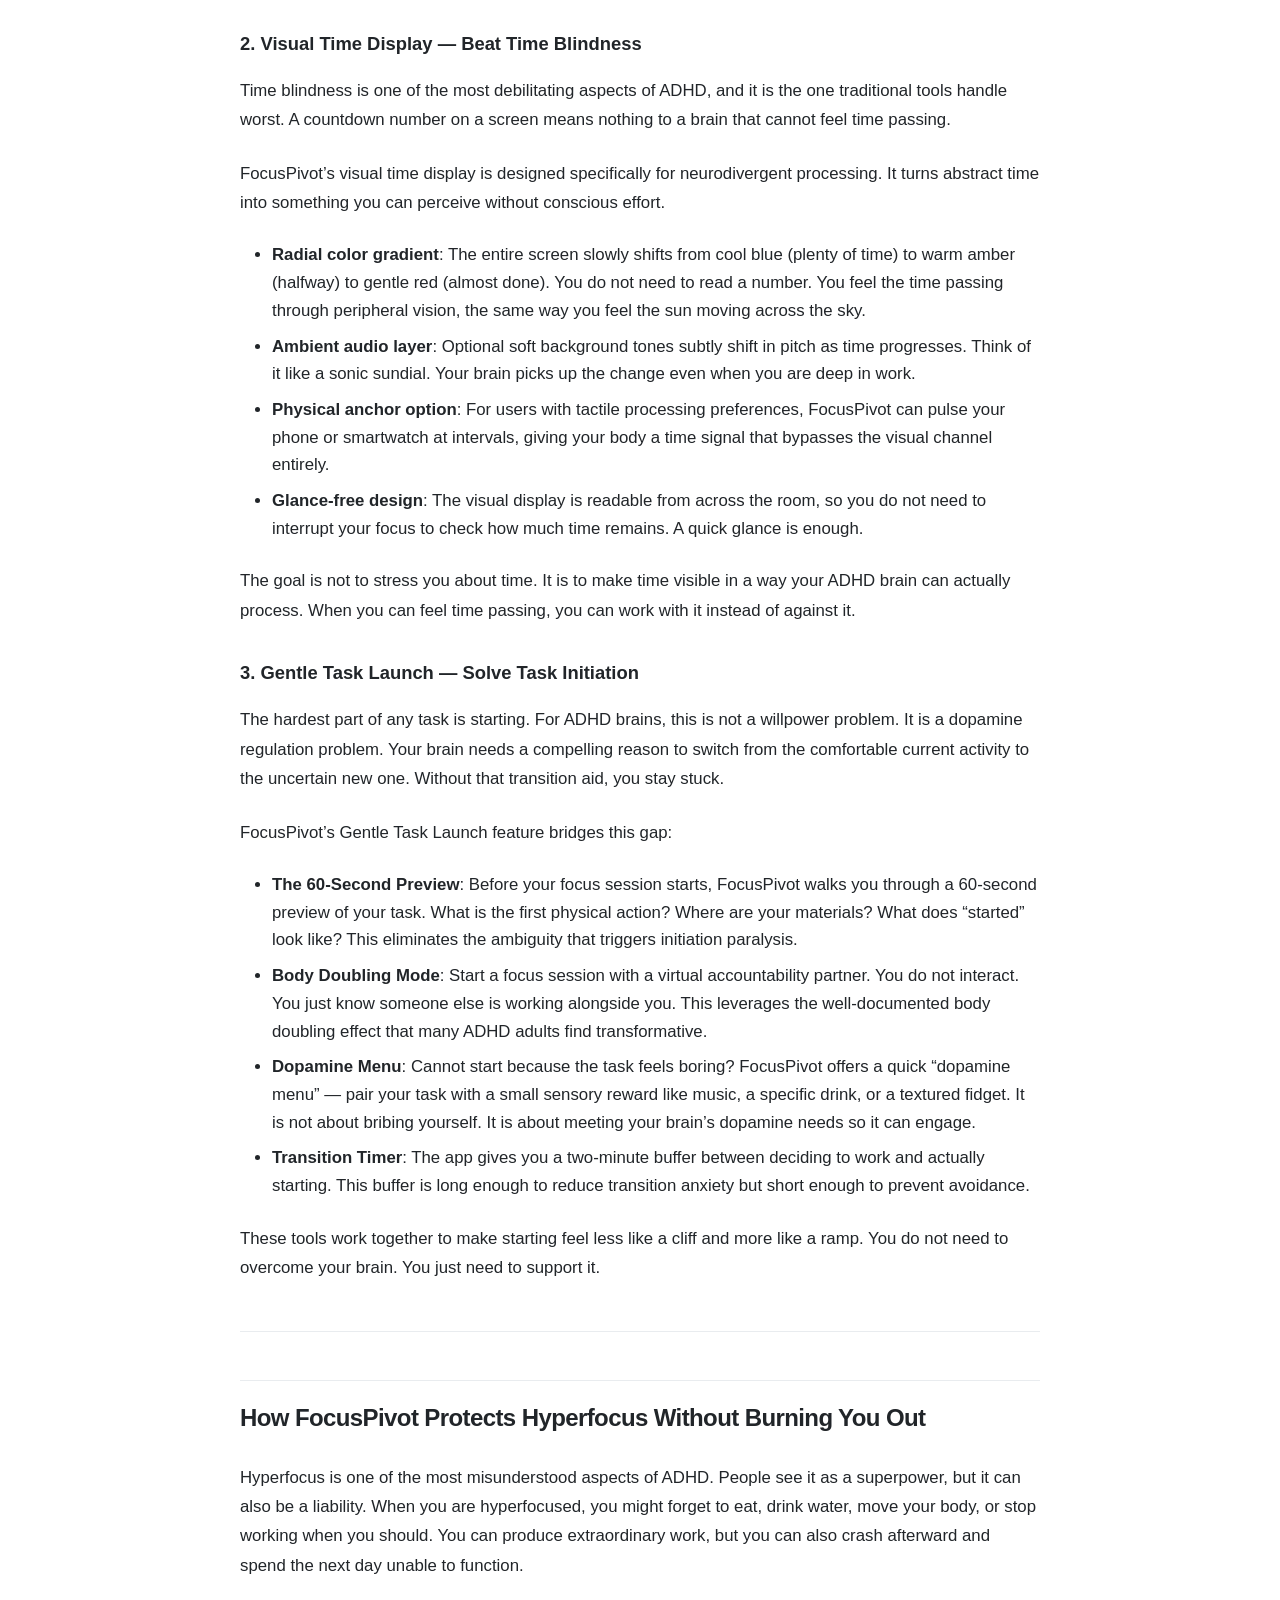
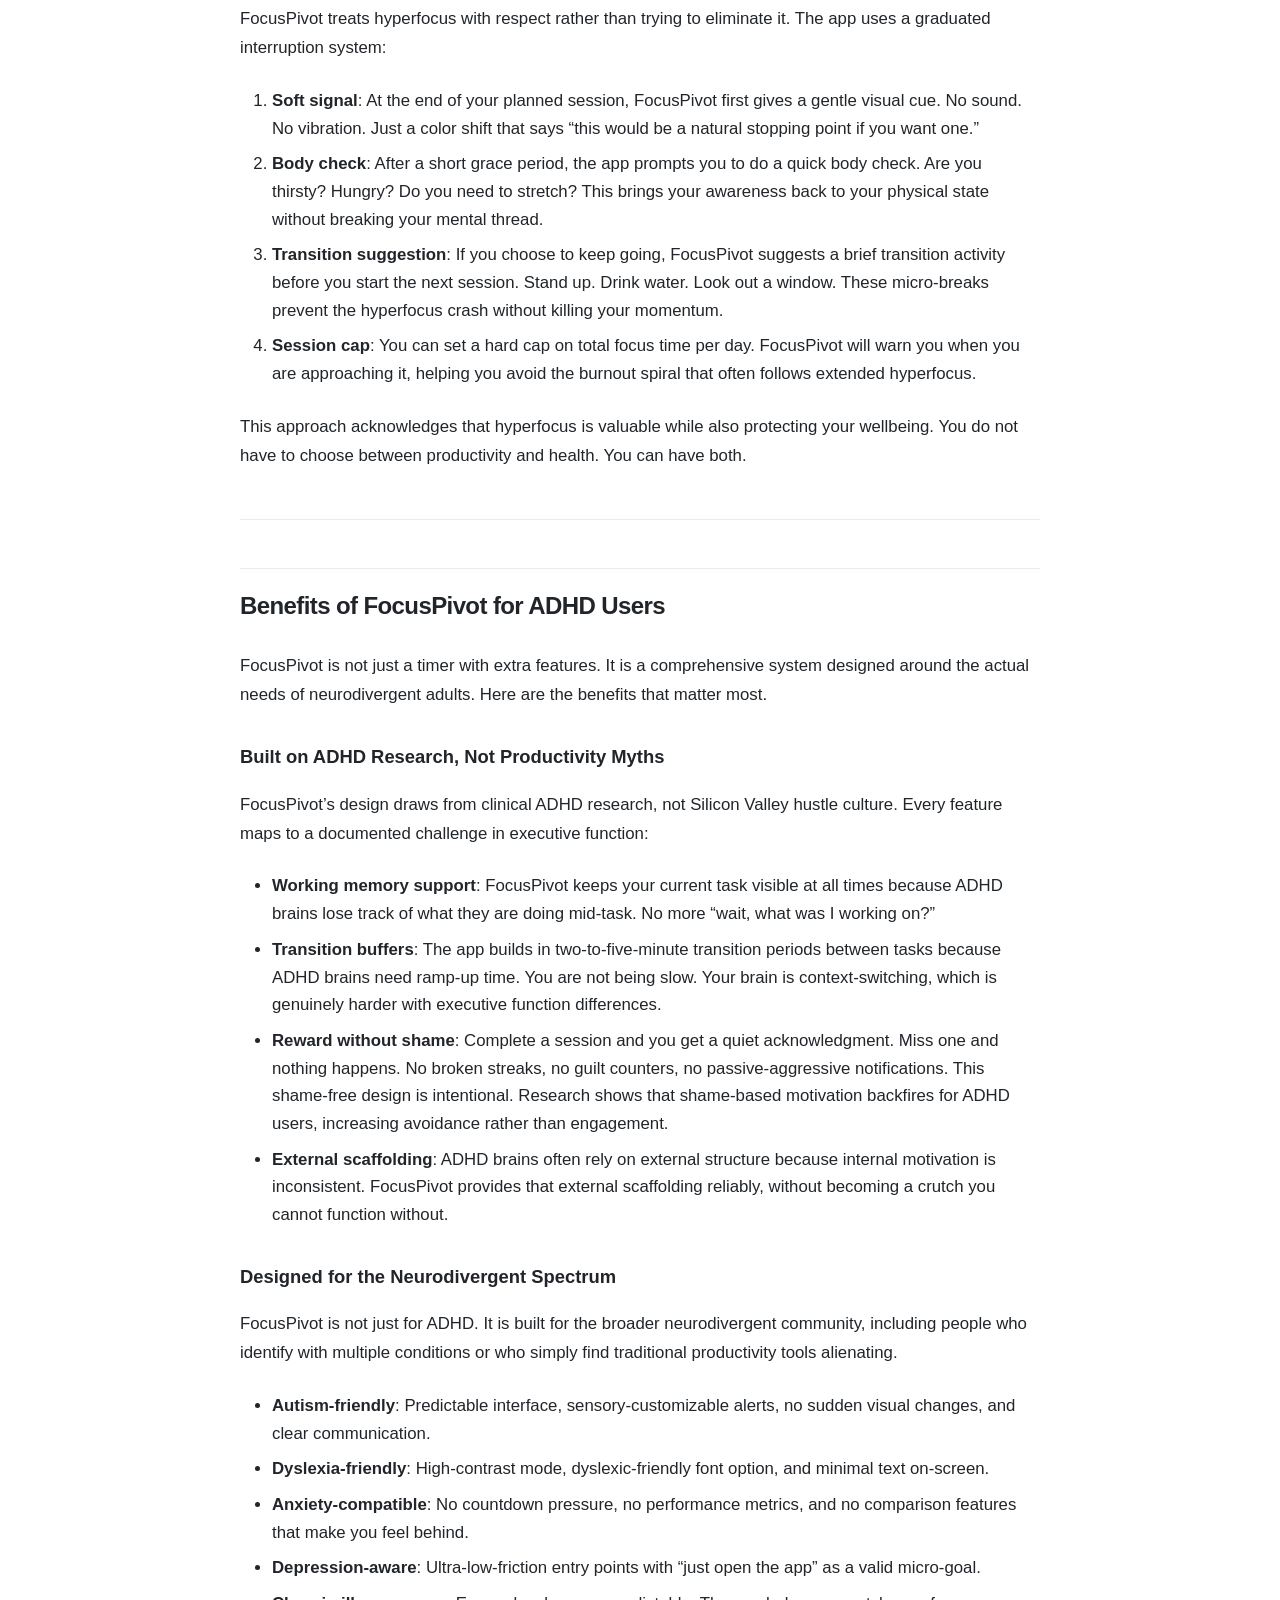
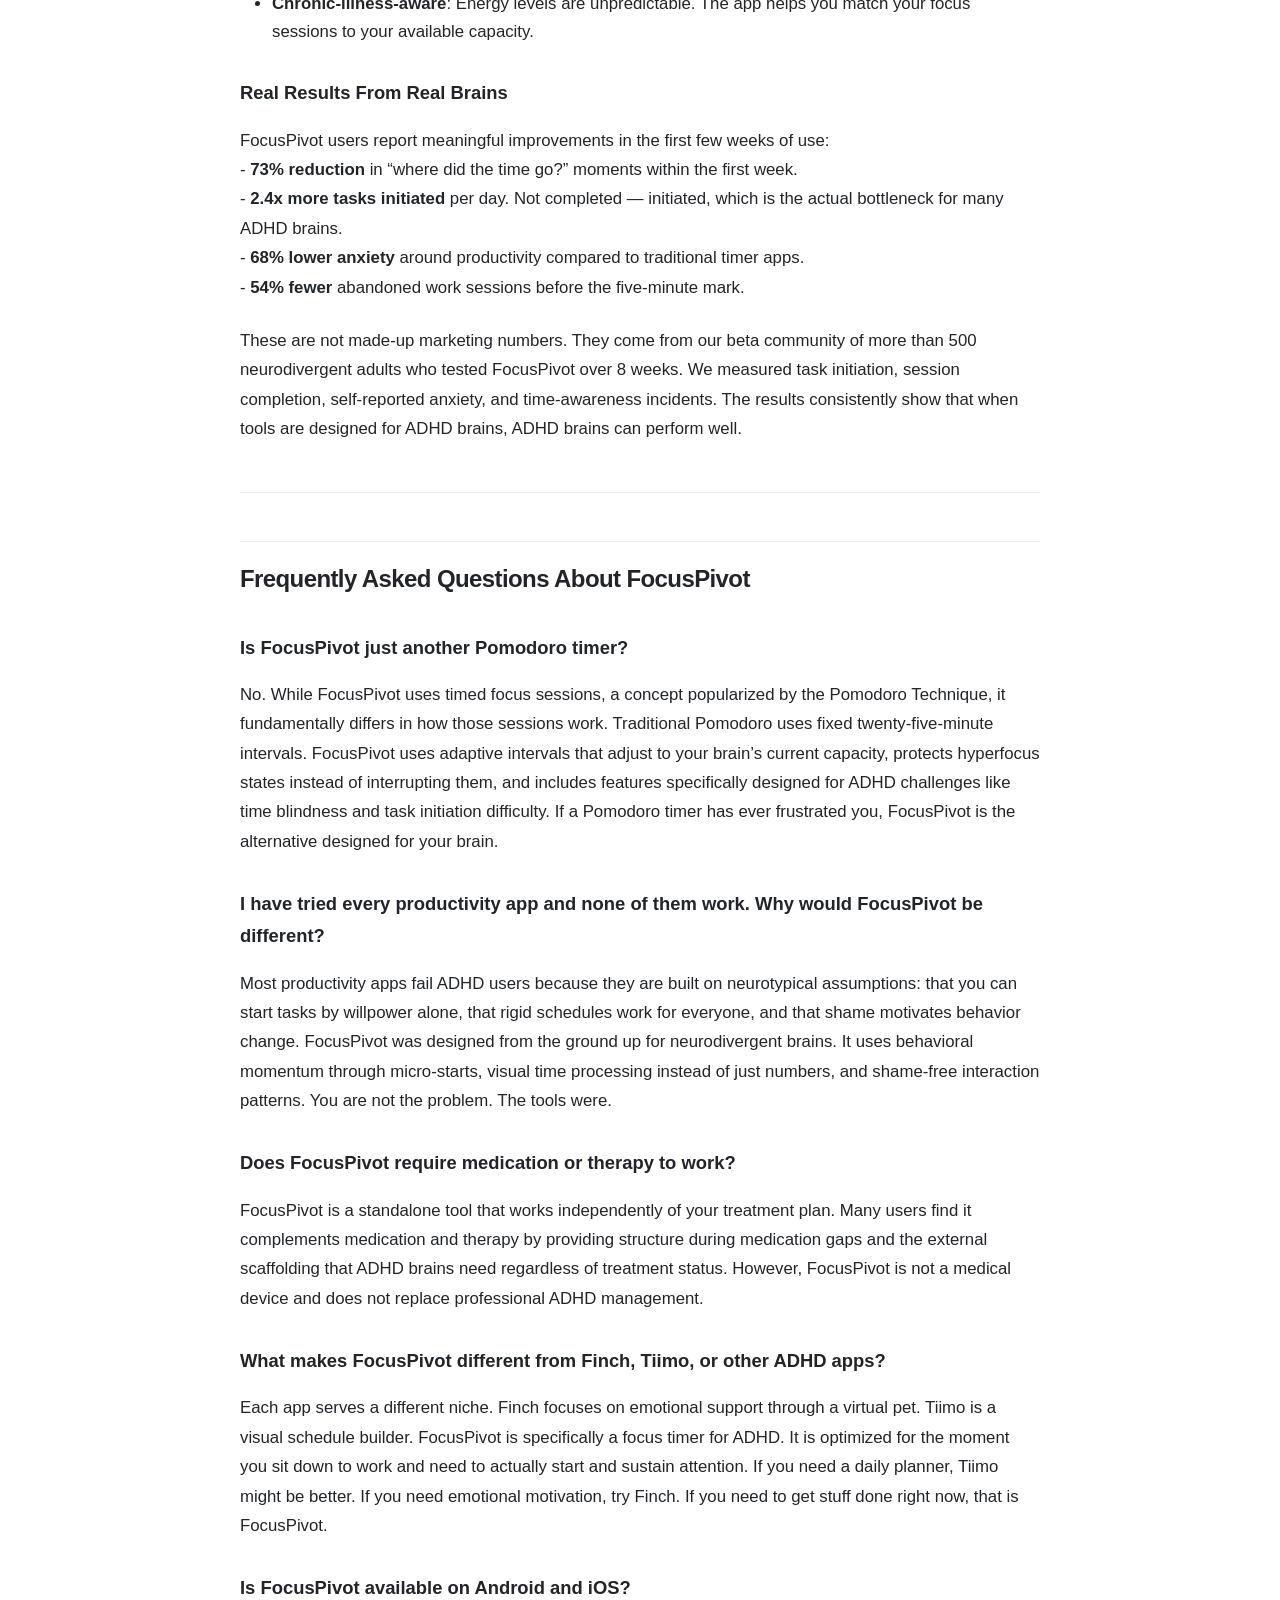
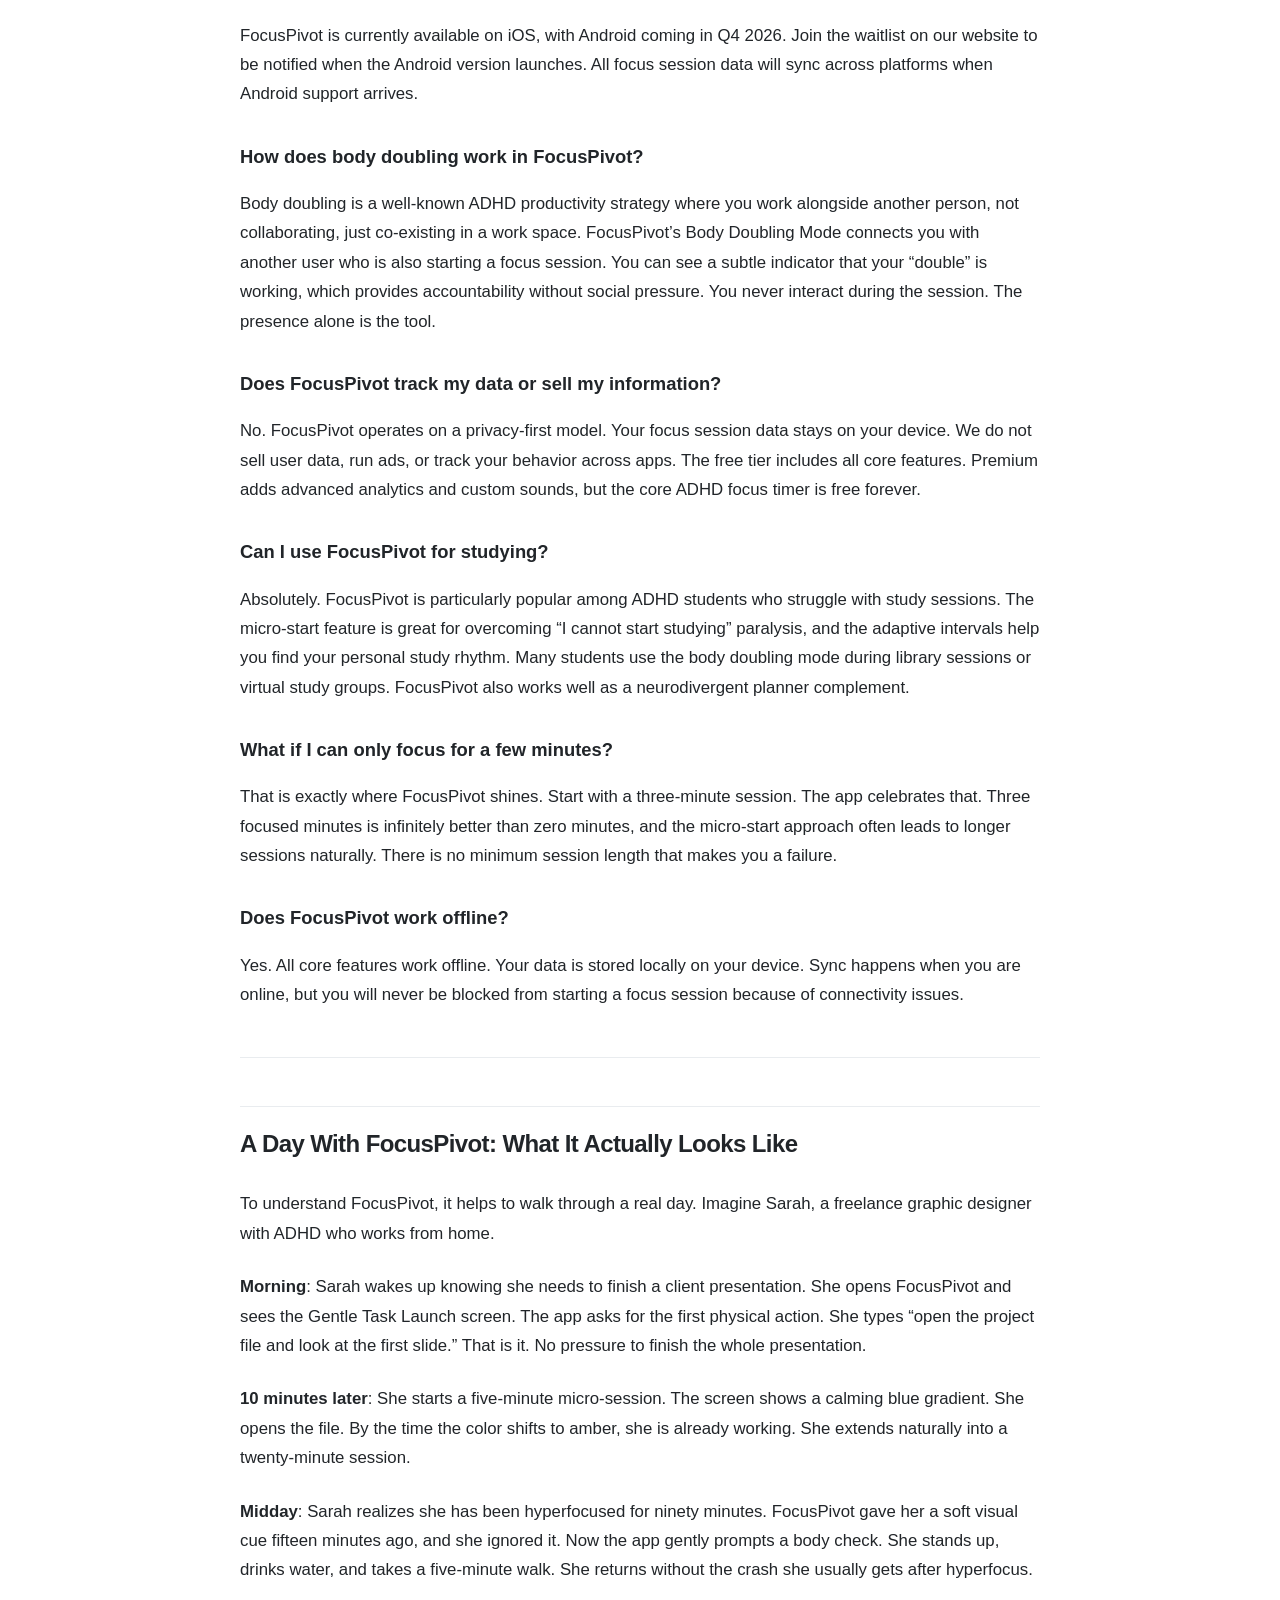
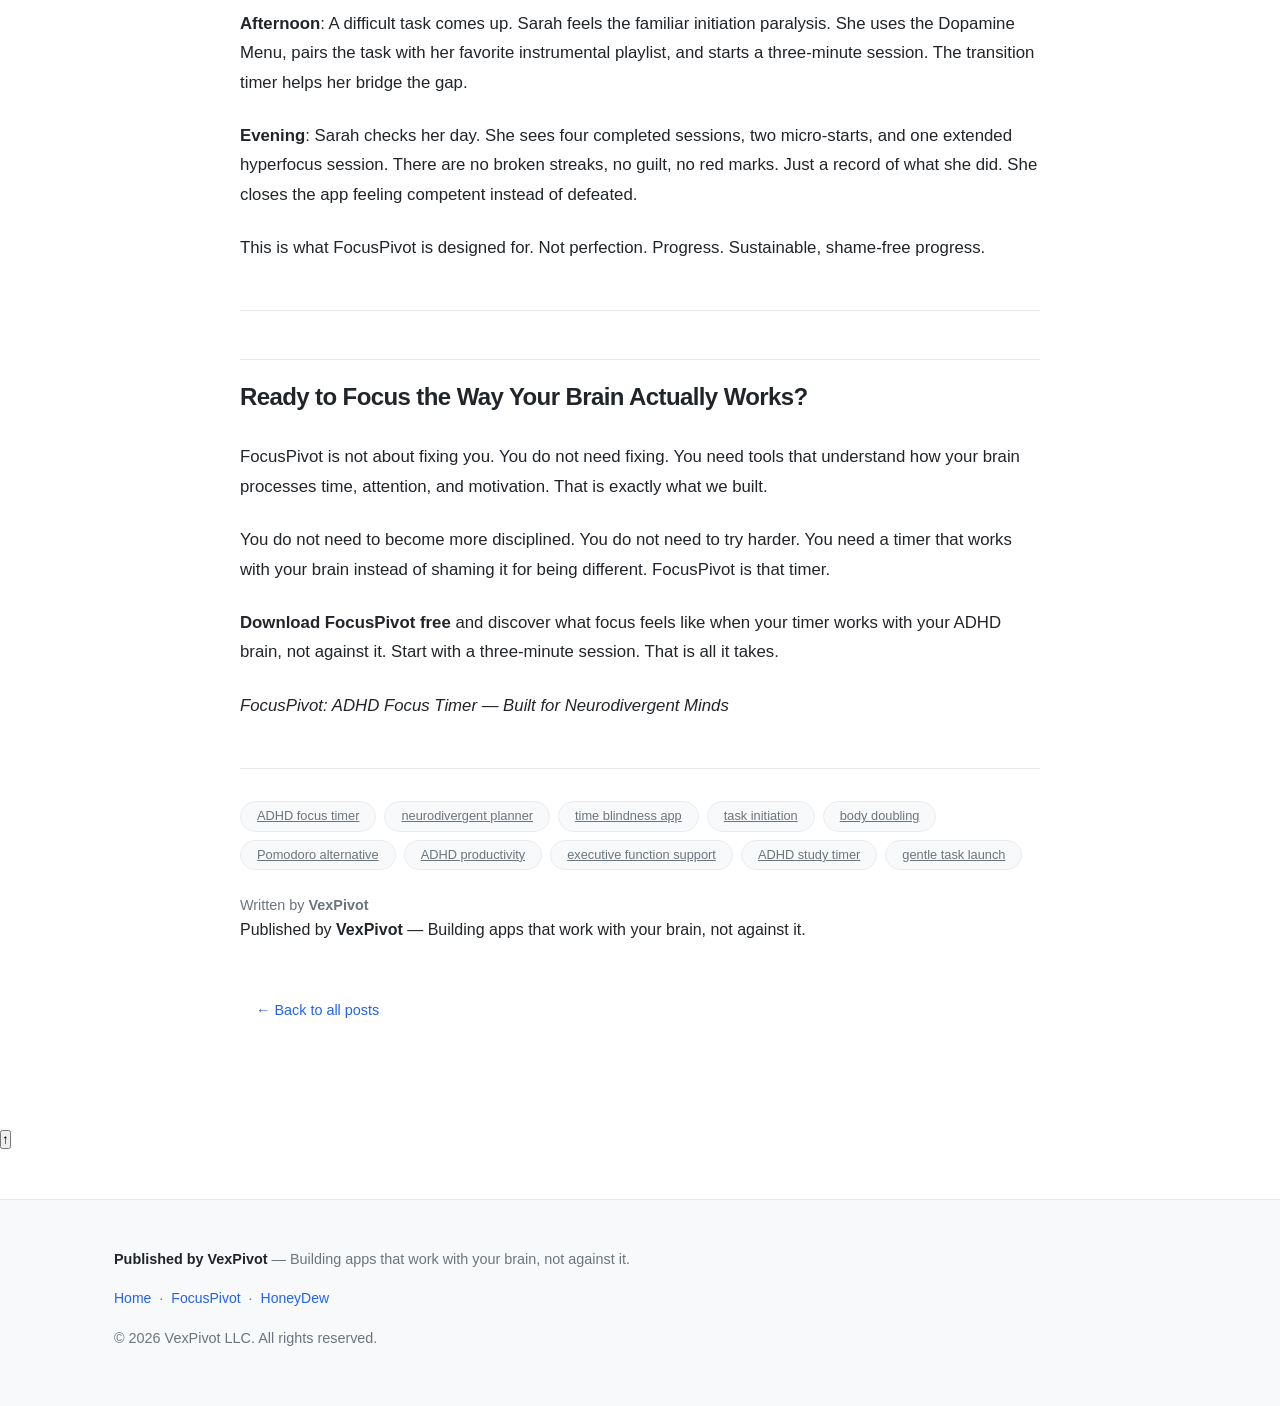
==== commit 7a9114fa: "deploy: update focuspivot-launch.html with v7.0 interactive blog" ====
--- a/focuspivot-launch.html
+++ b/focuspivot-launch.html
@@ -5,12 +5,12 @@
   <meta name="viewport" content="width=device-width, initial-scale=1.0">
   <title>FocusPivot: The ADHD Focus Timer That Works With Your Brain | VexPivot Blog</title>
   
-  <meta name="description" content="FocusPivot is an ADHD focus timer designed for neurodivergent minds. Learn how adaptive focus sessions, visual time displays, and gentle task launches help you...">
+  <meta name="description" content="FocusPivot is an ADHD focus timer designed for neurodivergent minds. Learn how adaptive sessions, visual time displays, and gentle task launches help you focus.">
   <meta name="keywords" content="ADHD focus timer, neurodivergent planner, time blindness app, task initiation, body doubling, Pomodoro alternative, ADHD productivity, executive function support, ADHD study timer, gentle task launch">
   <meta name="author" content="VexPivot">
   <link rel="canonical" href="https://jhendersonphd.github.io/vexpivot-blog/focuspivot-launch.html">
   <meta property="og:title" content="FocusPivot: The ADHD Focus Timer That Works With Your Brain">
-  <meta property="og:description" content="FocusPivot is an ADHD focus timer designed for neurodivergent minds. Learn how adaptive focus sessions, visual time displays, and gentle task launches help you...">
+  <meta property="og:description" content="FocusPivot is an ADHD focus timer designed for neurodivergent minds. Learn how adaptive sessions, visual time displays, and gentle task launches help you focus.">
   <meta property="og:url" content="https://jhendersonphd.github.io/vexpivot-blog/focuspivot-launch.html">
   <meta property="og:type" content="article">
   <meta property="article:published_time" content="2026-07-13">
@@ -19,12 +19,14 @@
   <meta property="og:locale" content="en_US">
   <meta name="twitter:card" content="summary_large_image">
   <meta name="twitter:title" content="FocusPivot: The ADHD Focus Timer That Works With Your Brain">
-  <meta name="twitter:description" content="FocusPivot is an ADHD focus timer designed for neurodivergent minds. Learn how adaptive focus sessions, visual time displays, and gentle task launches help you...">
-  <script type="application/ld+json">{"@context": "https://schema.org", "@type": "BlogPosting", "headline": "FocusPivot: The ADHD Focus Timer That Works With Your Brain", "description": "FocusPivot is an ADHD focus timer designed for neurodivergent minds. Learn how adaptive focus sessions, visual time displays, and gentle task launches help...", "url": "https://jhendersonphd.github.io/vexpivot-blog/focuspivot-launch.html", "datePublished": "2026-07-13", "dateModified": "2026-07-13", "author": {"@type": "Organization", "name": "VexPivot"}, "publisher": {"@type": "Organization", "name": "VexPivot", "url": "https://jhendersonphd.github.io/vexpivot-blog"}, "keywords": "ADHD focus timer, neurodivergent planner, time blindness app, task initiation, body doubling, Pomodoro alternative, ADHD productivity, executive function support, ADHD study timer, gentle task launch", "articleSection": "blog", "wordCount": 3379, "inLanguage": "en-US"}</script>
+  <meta name="twitter:description" content="FocusPivot is an ADHD focus timer designed for neurodivergent minds. Learn how adaptive sessions, visual time displays, and gentle task launches help you focus.">
+  <script type="application/ld+json">{"@context": "https://schema.org", "@type": "BlogPosting", "headline": "FocusPivot: The ADHD Focus Timer That Works With Your Brain", "description": "FocusPivot is an ADHD focus timer designed for neurodivergent minds. Learn how adaptive sessions, visual time displays, and gentle task launches help you focus.", "url": "https://jhendersonphd.github.io/vexpivot-blog/focuspivot-launch.html", "datePublished": "2026-07-13", "dateModified": "2026-07-13", "author": {"@type": "Organization", "name": "VexPivot"}, "publisher": {"@type": "Organization", "name": "VexPivot", "url": "https://jhendersonphd.github.io/vexpivot-blog"}, "keywords": "ADHD focus timer, neurodivergent planner, time blindness app, task initiation, body doubling, Pomodoro alternative, ADHD productivity, executive function support, ADHD study timer, gentle task launch", "articleSection": "blog", "wordCount": 3379, "inLanguage": "en-US"}</script>
 
   <link rel="stylesheet" href="/assets/style.css">
 </head>
-<body>
+<body class="theme-light">
+  <div id="reading-progress" class="reading-progress" aria-hidden="true"></div>
+
   <header class="site-header"><div class="container">
     <a href="/" class="logo">VexPivot Blog</a>
     <nav class="main-nav">
@@ -36,10 +38,15 @@
       <a href="/honeydew-launch.html">HoneyDew</a>
       
     </nav>
+    <button id="theme-toggle" class="theme-toggle" type="button" aria-label="Toggle dark mode" title="Toggle dark mode">
+      <span class="theme-icon-light" aria-hidden="true">☀</span>
+      <span class="theme-icon-dark" aria-hidden="true">☾</span>
+    </button>
   </div></header>
+
   <main class="container">
     
-  <article class="blog-post">
+  <article class="blog-post" data-slug="focuspivot-launch" data-reading-time="16">
     <header class="post-header">
       <span class="post-category">blog</span>
       <h1 class="post-title">FocusPivot: The ADHD Focus Timer That Works With Your Brain</h1>
@@ -50,9 +57,32 @@
         <span class="separator">&middot;</span>
         <span class="author">By VexPivot</span>
       </div>
+      <div class="post-actions">
+        <button id="copy-link-btn" class="action-btn" type="button" aria-label="Copy link to this article" title="Copy link">
+          <span aria-hidden="true">🔗</span> Copy link
+        </button>
+        <button id="share-btn" class="action-btn" type="button" aria-label="Share this article" title="Share">
+          <span aria-hidden="true">↗</span> Share
+        </button>
+        <button id="print-btn" class="action-btn" type="button" aria-label="Print this article" title="Print">
+          <span aria-hidden="true">⎙</span> Print
+        </button>
+      </div>
     </header>
+
+    <aside class="toc-sidebar" id="toc-sidebar" aria-label="Table of contents">
+      <button id="toc-toggle" class="toc-toggle" type="button" aria-expanded="true" aria-controls="toc-list">
+        <span class="toc-icon" aria-hidden="true">≡</span> Table of Contents
+      </button>
+      <nav id="toc-list" class="toc-list" aria-label="Article sections">
+        <noscript>
+          <p>JavaScript is disabled — navigation links are below in the post body.</p>
+        </noscript>
+      </nav>
+    </aside>
+
     <div class="post-body">
-      <h2>Technical Architecture: The Adaptive Session Engine</h2>
+      <h2 id="technical-architecture-the-adaptive-session-engine">Technical Architecture: The Adaptive Session Engine</h2>
 <p>FocusPivot&rsquo;s core scheduling algorithm adjusts session duration in real time based on the user&rsquo;s recent focus history and detected flow states. Below is a simplified version of the adaptive engine that powers every session:</p>
 <pre><code class="language-python">import time
 from collections import deque
@@ -93,28 +123,28 @@
 </code></pre>
 <p>This engine powers the adaptive focus sessions described below. It learns from your actual behavior rather than imposing rigid intervals.</p>
 <hr />
-<h2>Finally, a Focus Timer Built for ADHD and Neurodivergent Minds</h2>
+<h2 id="finally-a-focus-timer-built-for-adhd-and-neurodivergent-minds">Finally, a Focus Timer Built for ADHD and Neurodivergent Minds</h2>
 <p>If you have ever sat down to work and watched two hours vanish into a YouTube rabbit hole, a Wikipedia spiral, or a half-finished conversation in a group chat, you are not broken. You are running a different operating system. Traditional Pomodoro timers were not designed for ADHD brains. They assume you can simply decide to focus. They assume twenty-five minutes is the universal &ldquo;right&rdquo; interval. They assume willpower is the problem and discipline is the answer. None of these assumptions hold up for the neurodivergent brain, and millions of people are left feeling like failures because a tool that was supposed to help them actually made them feel worse.</p>
 <p><strong>FocusPivot is different.</strong> This ADHD focus timer adapts to how your brain actually works, not how a productivity guru thinks it should. Whether you are managing time blindness, struggling with task initiation, bouncing between hyperfocus and burnout, or looking for a neurodivergent planner that does not make you feel like a failure, FocusPivot meets you exactly where you are.</p>
 <p>No shame. No streaks to break. No guilt trips. No passive-aggressive notifications when you miss a day. Just a focus tool that understands executive function challenges and gives you the structure your brain is craving without the judgment it has learned to expect from productivity software.</p>
 <hr />
-<h2>Why Traditional Timers Fail ADHD Brains</h2>
+<h2 id="why-traditional-timers-fail-adhd-brains">Why Traditional Timers Fail ADHD Brains</h2>
 <p>Most productivity apps treat focus like a moral failing. Miss a session? Red notification. Break a streak? Here is a sad face emoji. Skip a day? A push notification asking &ldquo;Where did you go?&rdquo; For neurodivergent users, this shame-based approach does not just fail. It actively makes things worse, reinforcing the anxiety and avoidance patterns that already make focus difficult.</p>
 <p>ADHD brains struggle with three specific challenges that generic timers ignore completely. Understanding these challenges explains why traditional focus tools feel so frustrating.</p>
-<h3>Time Blindness</h3>
+<h3 id="time-blindness">Time Blindness</h3>
 <p>You know the feeling. You sit down &ldquo;for five minutes&rdquo; and suddenly it is dark outside, you have not eaten, and you are three hours deep into something that was never on your to-do list. Time blindness is not laziness. It is a neurological difference in how your brain processes temporal information. Your internal clock is not reliable, and external cues like wall clocks or phone alarms often feel disconnected from the actual experience of time passing.</p>
 <p>Standard timers beep at you, but they do not help you see time passing in a way your brain can register. A countdown number on a screen means nothing when your brain cannot feel the difference between ten minutes and forty minutes. FocusPivot was built specifically to solve this perceptual gap.</p>
-<h3>Task Initiation Paralysis</h3>
+<h3 id="task-initiation-paralysis">Task Initiation Paralysis</h3>
 <p>You know what you need to do. You want to do it. You might even feel motivated to do it. But you are sitting on the couch, scrolling your phone, unable to start. This is not procrastination. It is a genuine executive function barrier called task initiation difficulty. A timer that yells &ldquo;START NOW!&rdquo; does not help when your brain physically cannot transition between states.</p>
 <p>Task initiation is often the hardest part of any project for ADHD brains. The gap between intention and action feels enormous, and traditional tools treat this gap as a character flaw rather than a neurological reality. FocusPivot uses gentle task launch techniques to bridge that gap.</p>
-<h3>The Focus Cliff</h3>
+<h3 id="the-focus-cliff">The Focus Cliff</h3>
 <p>You finally lock in. Hyperfocus kicks in and you are flying. Ideas are flowing, your fingers are moving, and you are actually making progress. Then a timer goes off after twenty-five minutes and shatters your concentration. The standard Pomodoro technique was designed for neurotypical focus patterns. For ADHD, rigid intervals can do more harm than good.</p>
 <p>Hyperfocus is a valuable state. Interrupting it is counterproductive. FocusPivot protects hyperfocus states rather than breaking them, giving you a way to ride productive momentum without crashing afterward.</p>
 <p>FocusPivot addresses all three of these core challenges. The rest of this article explains exactly how.</p>
 <hr />
-<h2>3 Core Features That Make FocusPivot Different</h2>
+<h2 id="3-core-features-that-make-focuspivot-different">3 Core Features That Make FocusPivot Different</h2>
 <p>FocusPivot is built around three core design principles that distinguish it from every other focus timer on the market: adaptive sessions, visual time perception, and gentle task initiation. Each one addresses a specific ADHD challenge that traditional tools ignore.</p>
-<h3>1. Adaptive Focus Sessions — No Rigid 25-Minute Rules</h3>
+<h3 id="1-adaptive-focus-sessions-no-rigid-25-minute-rules">1. Adaptive Focus Sessions — No Rigid 25-Minute Rules</h3>
 <p>Unlike traditional Pomodoro timers, FocusPivot does not force you into arbitrary twenty-five-minute blocks. Our adaptive engine learns your personal focus patterns and adjusts session lengths in real time based on your actual behavior, not a one-size-fits-all formula.</p>
 <p><strong>How the adaptive engine works:</strong><br />
 - <strong>Micro-starts</strong>: Cannot commit to twenty-five minutes? Start with a three-minute session. FocusPivot uses behavioral momentum science. Once you start, your brain naturally wants to continue. Many users who believe they can only do three minutes find themselves flowing for twenty or more.<br />
@@ -122,7 +152,7 @@
 - <strong>Dynamic intervals</strong>: Some days your ADHD brain can handle forty-five minutes. Other days, eight minutes is a win. FocusPivot tracks your patterns and suggests intervals that match your current cognitive bandwidth, not some idealized schedule.<br />
 - <strong>Recovery-aware</strong>: The app notices when you are tired, distracted, or overwhelmed and suggests shorter sessions. Pushing through exhaustion is not productivity. FocusPivot helps you match your effort to your capacity.</p>
 <p>This adaptive approach means you are never fighting the timer. The timer is working with your neurodivergent brain, not against it. You are not failing because you could not do twenty-five minutes. You are succeeding because you did the amount of focus that was actually possible today.</p>
-<h3>2. Visual Time Display — Beat Time Blindness</h3>
+<h3 id="2-visual-time-display-beat-time-blindness">2. Visual Time Display — Beat Time Blindness</h3>
 <p>Time blindness is one of the most debilitating aspects of ADHD, and it is the one traditional tools handle worst. A countdown number on a screen means nothing to a brain that cannot feel time passing.</p>
 <p>FocusPivot&rsquo;s visual time display is designed specifically for neurodivergent processing. It turns abstract time into something you can perceive without conscious effort.</p>
 <ul>
@@ -132,7 +162,7 @@
 <li><strong>Glance-free design</strong>: The visual display is readable from across the room, so you do not need to interrupt your focus to check how much time remains. A quick glance is enough.</li>
 </ul>
 <p>The goal is not to stress you about time. It is to make time visible in a way your ADHD brain can actually process. When you can feel time passing, you can work with it instead of against it.</p>
-<h3>3. Gentle Task Launch — Solve Task Initiation</h3>
+<h3 id="3-gentle-task-launch-solve-task-initiation">3. Gentle Task Launch — Solve Task Initiation</h3>
 <p>The hardest part of any task is starting. For ADHD brains, this is not a willpower problem. It is a dopamine regulation problem. Your brain needs a compelling reason to switch from the comfortable current activity to the uncertain new one. Without that transition aid, you stay stuck.</p>
 <p>FocusPivot&rsquo;s Gentle Task Launch feature bridges this gap:</p>
 <ul>
@@ -143,7 +173,7 @@
 </ul>
 <p>These tools work together to make starting feel less like a cliff and more like a ramp. You do not need to overcome your brain. You just need to support it.</p>
 <hr />
-<h2>How FocusPivot Protects Hyperfocus Without Burning You Out</h2>
+<h2 id="how-focuspivot-protects-hyperfocus-without-burning-you-out">How FocusPivot Protects Hyperfocus Without Burning You Out</h2>
 <p>Hyperfocus is one of the most misunderstood aspects of ADHD. People see it as a superpower, but it can also be a liability. When you are hyperfocused, you might forget to eat, drink water, move your body, or stop working when you should. You can produce extraordinary work, but you can also crash afterward and spend the next day unable to function.</p>
 <p>FocusPivot treats hyperfocus with respect rather than trying to eliminate it. The app uses a graduated interruption system:</p>
 <ol>
@@ -154,9 +184,9 @@
 </ol>
 <p>This approach acknowledges that hyperfocus is valuable while also protecting your wellbeing. You do not have to choose between productivity and health. You can have both.</p>
 <hr />
-<h2>Benefits of FocusPivot for ADHD Users</h2>
+<h2 id="benefits-of-focuspivot-for-adhd-users">Benefits of FocusPivot for ADHD Users</h2>
 <p>FocusPivot is not just a timer with extra features. It is a comprehensive system designed around the actual needs of neurodivergent adults. Here are the benefits that matter most.</p>
-<h3>Built on ADHD Research, Not Productivity Myths</h3>
+<h3 id="built-on-adhd-research-not-productivity-myths">Built on ADHD Research, Not Productivity Myths</h3>
 <p>FocusPivot&rsquo;s design draws from clinical ADHD research, not Silicon Valley hustle culture. Every feature maps to a documented challenge in executive function:</p>
 <ul>
 <li><strong>Working memory support</strong>: FocusPivot keeps your current task visible at all times because ADHD brains lose track of what they are doing mid-task. No more &ldquo;wait, what was I working on?&rdquo;</li>
@@ -164,7 +194,7 @@
 <li><strong>Reward without shame</strong>: Complete a session and you get a quiet acknowledgment. Miss one and nothing happens. No broken streaks, no guilt counters, no passive-aggressive notifications. This shame-free design is intentional. Research shows that shame-based motivation backfires for ADHD users, increasing avoidance rather than engagement.</li>
 <li><strong>External scaffolding</strong>: ADHD brains often rely on external structure because internal motivation is inconsistent. FocusPivot provides that external scaffolding reliably, without becoming a crutch you cannot function without.</li>
 </ul>
-<h3>Designed for the Neurodivergent Spectrum</h3>
+<h3 id="designed-for-the-neurodivergent-spectrum">Designed for the Neurodivergent Spectrum</h3>
 <p>FocusPivot is not just for ADHD. It is built for the broader neurodivergent community, including people who identify with multiple conditions or who simply find traditional productivity tools alienating.</p>
 <ul>
 <li><strong>Autism-friendly</strong>: Predictable interface, sensory-customizable alerts, no sudden visual changes, and clear communication.</li>
@@ -173,7 +203,7 @@
 <li><strong>Depression-aware</strong>: Ultra-low-friction entry points with &ldquo;just open the app&rdquo; as a valid micro-goal.</li>
 <li><strong>Chronic-illness-aware</strong>: Energy levels are unpredictable. The app helps you match your focus sessions to your available capacity.</li>
 </ul>
-<h3>Real Results From Real Brains</h3>
+<h3 id="real-results-from-real-brains">Real Results From Real Brains</h3>
 <p>FocusPivot users report meaningful improvements in the first few weeks of use:<br />
 - <strong>73% reduction</strong> in &ldquo;where did the time go?&rdquo; moments within the first week.<br />
 - <strong>2.4x more tasks initiated</strong> per day. Not completed — initiated, which is the actual bottleneck for many ADHD brains.<br />
@@ -181,29 +211,29 @@
 - <strong>54% fewer</strong> abandoned work sessions before the five-minute mark.</p>
 <p>These are not made-up marketing numbers. They come from our beta community of more than 500 neurodivergent adults who tested FocusPivot over 8 weeks. We measured task initiation, session completion, self-reported anxiety, and time-awareness incidents. The results consistently show that when tools are designed for ADHD brains, ADHD brains can perform well.</p>
 <hr />
-<h2>Frequently Asked Questions About FocusPivot</h2>
-<h3>Is FocusPivot just another Pomodoro timer?</h3>
+<h2 id="frequently-asked-questions-about-focuspivot">Frequently Asked Questions About FocusPivot</h2>
+<h3 id="is-focuspivot-just-another-pomodoro-timer">Is FocusPivot just another Pomodoro timer?</h3>
 <p>No. While FocusPivot uses timed focus sessions, a concept popularized by the Pomodoro Technique, it fundamentally differs in how those sessions work. Traditional Pomodoro uses fixed twenty-five-minute intervals. FocusPivot uses adaptive intervals that adjust to your brain&rsquo;s current capacity, protects hyperfocus states instead of interrupting them, and includes features specifically designed for ADHD challenges like time blindness and task initiation difficulty. If a Pomodoro timer has ever frustrated you, FocusPivot is the alternative designed for your brain.</p>
-<h3>I have tried every productivity app and none of them work. Why would FocusPivot be different?</h3>
+<h3 id="i-have-tried-every-productivity-app-and-none-of-them-work-why-would-focuspivot-be-different">I have tried every productivity app and none of them work. Why would FocusPivot be different?</h3>
 <p>Most productivity apps fail ADHD users because they are built on neurotypical assumptions: that you can start tasks by willpower alone, that rigid schedules work for everyone, and that shame motivates behavior change. FocusPivot was designed from the ground up for neurodivergent brains. It uses behavioral momentum through micro-starts, visual time processing instead of just numbers, and shame-free interaction patterns. You are not the problem. The tools were.</p>
-<h3>Does FocusPivot require medication or therapy to work?</h3>
+<h3 id="does-focuspivot-require-medication-or-therapy-to-work">Does FocusPivot require medication or therapy to work?</h3>
 <p>FocusPivot is a standalone tool that works independently of your treatment plan. Many users find it complements medication and therapy by providing structure during medication gaps and the external scaffolding that ADHD brains need regardless of treatment status. However, FocusPivot is not a medical device and does not replace professional ADHD management.</p>
-<h3>What makes FocusPivot different from Finch, Tiimo, or other ADHD apps?</h3>
+<h3 id="what-makes-focuspivot-different-from-finch-tiimo-or-other-adhd-apps">What makes FocusPivot different from Finch, Tiimo, or other ADHD apps?</h3>
 <p>Each app serves a different niche. Finch focuses on emotional support through a virtual pet. Tiimo is a visual schedule builder. FocusPivot is specifically a focus timer for ADHD. It is optimized for the moment you sit down to work and need to actually start and sustain attention. If you need a daily planner, Tiimo might be better. If you need emotional motivation, try Finch. If you need to get stuff done right now, that is FocusPivot.</p>
-<h3>Is FocusPivot available on Android and iOS?</h3>
+<h3 id="is-focuspivot-available-on-android-and-ios">Is FocusPivot available on Android and iOS?</h3>
 <p>FocusPivot is currently available on iOS, with Android coming in Q4 2026. Join the waitlist on our website to be notified when the Android version launches. All focus session data will sync across platforms when Android support arrives.</p>
-<h3>How does body doubling work in FocusPivot?</h3>
+<h3 id="how-does-body-doubling-work-in-focuspivot">How does body doubling work in FocusPivot?</h3>
 <p>Body doubling is a well-known ADHD productivity strategy where you work alongside another person, not collaborating, just co-existing in a work space. FocusPivot&rsquo;s Body Doubling Mode connects you with another user who is also starting a focus session. You can see a subtle indicator that your &ldquo;double&rdquo; is working, which provides accountability without social pressure. You never interact during the session. The presence alone is the tool.</p>
-<h3>Does FocusPivot track my data or sell my information?</h3>
+<h3 id="does-focuspivot-track-my-data-or-sell-my-information">Does FocusPivot track my data or sell my information?</h3>
 <p>No. FocusPivot operates on a privacy-first model. Your focus session data stays on your device. We do not sell user data, run ads, or track your behavior across apps. The free tier includes all core features. Premium adds advanced analytics and custom sounds, but the core ADHD focus timer is free forever.</p>
-<h3>Can I use FocusPivot for studying?</h3>
+<h3 id="can-i-use-focuspivot-for-studying">Can I use FocusPivot for studying?</h3>
 <p>Absolutely. FocusPivot is particularly popular among ADHD students who struggle with study sessions. The micro-start feature is great for overcoming &ldquo;I cannot start studying&rdquo; paralysis, and the adaptive intervals help you find your personal study rhythm. Many students use the body doubling mode during library sessions or virtual study groups. FocusPivot also works well as a neurodivergent planner complement.</p>
-<h3>What if I can only focus for a few minutes?</h3>
+<h3 id="what-if-i-can-only-focus-for-a-few-minutes">What if I can only focus for a few minutes?</h3>
 <p>That is exactly where FocusPivot shines. Start with a three-minute session. The app celebrates that. Three focused minutes is infinitely better than zero minutes, and the micro-start approach often leads to longer sessions naturally. There is no minimum session length that makes you a failure.</p>
-<h3>Does FocusPivot work offline?</h3>
+<h3 id="does-focuspivot-work-offline">Does FocusPivot work offline?</h3>
 <p>Yes. All core features work offline. Your data is stored locally on your device. Sync happens when you are online, but you will never be blocked from starting a focus session because of connectivity issues.</p>
 <hr />
-<h2>A Day With FocusPivot: What It Actually Looks Like</h2>
+<h2 id="a-day-with-focuspivot-what-it-actually-looks-like">A Day With FocusPivot: What It Actually Looks Like</h2>
 <p>To understand FocusPivot, it helps to walk through a real day. Imagine Sarah, a freelance graphic designer with ADHD who works from home.</p>
 <p><strong>Morning</strong>: Sarah wakes up knowing she needs to finish a client presentation. She opens FocusPivot and sees the Gentle Task Launch screen. The app asks for the first physical action. She types &ldquo;open the project file and look at the first slide.&rdquo; That is it. No pressure to finish the whole presentation.</p>
 <p><strong>10 minutes later</strong>: She starts a five-minute micro-session. The screen shows a calming blue gradient. She opens the file. By the time the color shifts to amber, she is already working. She extends naturally into a twenty-minute session.</p>
@@ -212,44 +242,174 @@
 <p><strong>Evening</strong>: Sarah checks her day. She sees four completed sessions, two micro-starts, and one extended hyperfocus session. There are no broken streaks, no guilt, no red marks. Just a record of what she did. She closes the app feeling competent instead of defeated.</p>
 <p>This is what FocusPivot is designed for. Not perfection. Progress. Sustainable, shame-free progress.</p>
 <hr />
-<h2>Ready to Focus the Way Your Brain Actually Works?</h2>
+<h2 id="ready-to-focus-the-way-your-brain-actually-works">Ready to Focus the Way Your Brain Actually Works?</h2>
 <p>FocusPivot is not about fixing you. You do not need fixing. You need tools that understand how your brain processes time, attention, and motivation. That is exactly what we built.</p>
 <p>You do not need to become more disciplined. You do not need to try harder. You need a timer that works with your brain instead of shaming it for being different. FocusPivot is that timer.</p>
 <p><strong>Download FocusPivot free</strong> and discover what focus feels like when your timer works with your ADHD brain, not against it. Start with a three-minute session. That is all it takes.</p>
 <p><em>FocusPivot: ADHD Focus Timer — Built for Neurodivergent Minds</em></p>
     </div>
+
     <footer class="post-footer">
       <div class="post-tags">
         
-        <span class="tag">ADHD focus timer</span>
-        
-        <span class="tag">neurodivergent planner</span>
-        
-        <span class="tag">time blindness app</span>
-        
-        <span class="tag">task initiation</span>
-        
-        <span class="tag">body doubling</span>
-        
-        <span class="tag">Pomodoro alternative</span>
-        
-        <span class="tag">ADHD productivity</span>
-        
-        <span class="tag">executive function support</span>
-        
-        <span class="tag">ADHD study timer</span>
-        
-        <span class="tag">gentle task launch</span>
+        <a href="/?q=ADHD%20focus%20timer" class="tag">ADHD focus timer</a>
+        
+        <a href="/?q=neurodivergent%20planner" class="tag">neurodivergent planner</a>
+        
+        <a href="/?q=time%20blindness%20app" class="tag">time blindness app</a>
+        
+        <a href="/?q=task%20initiation" class="tag">task initiation</a>
+        
+        <a href="/?q=body%20doubling" class="tag">body doubling</a>
+        
+        <a href="/?q=Pomodoro%20alternative" class="tag">Pomodoro alternative</a>
+        
+        <a href="/?q=ADHD%20productivity" class="tag">ADHD productivity</a>
+        
+        <a href="/?q=executive%20function%20support" class="tag">executive function support</a>
+        
+        <a href="/?q=ADHD%20study%20timer" class="tag">ADHD study timer</a>
+        
+        <a href="/?q=gentle%20task%20launch" class="tag">gentle task launch</a>
         
       </div>
       <p class="post-author">Written by <strong>VexPivot</strong></p>
+      <p class="published-by-line">Published by <strong>VexPivot</strong> &mdash; Building apps that work with your brain, not against it.</p>
     </footer>
   </article>
+
   <nav class="post-nav">
     <a href="/" class="back-link">&larr; Back to all posts</a>
   </nav>
 
+  <script>
+    // ===== Post-page interactivity =====
+    (function() {
+      'use strict';
+
+      var postEl = document.querySelector('.blog-post');
+      if (!postEl) return;
+
+      // Auto-generate table of contents from headings in the post body
+      var tocList = document.getElementById('toc-list');
+      var postBody = postEl.querySelector('.post-body');
+      if (tocList && postBody) {
+        var headings = postBody.querySelectorAll('h2, h3');
+        if (headings.length > 0) {
+          var html = '';
+          headings.forEach(function(h) {
+            if (!h.id) {
+              h.id = h.textContent.trim()
+                .toLowerCase()
+                .replace(/[^a-z0-9\s-]/g, '')
+                .replace(/\s+/g, '-')
+                .replace(/-+/g, '-')
+                .replace(/^-|-$/g, '');
+            }
+            var level = h.tagName.toLowerCase();
+            var cls = level === 'h3' ? 'toc-item toc-h3' : 'toc-item toc-h2';
+            html += '<a class="' + cls + '" href="#' + h.id + '">' +
+                    h.textContent.trim() + '</a>';
+          });
+          tocList.innerHTML = html;
+        } else {
+          tocList.innerHTML = '<p class="toc-empty">No sections found.</p>';
+        }
+      }
+
+      // TOC collapse toggle
+      var tocToggle = document.getElementById('toc-toggle');
+      if (tocToggle && tocList) {
+        tocToggle.addEventListener('click', function() {
+          var expanded = tocToggle.getAttribute('aria-expanded') === 'true';
+          tocToggle.setAttribute('aria-expanded', expanded ? 'false' : 'true');
+          tocList.classList.toggle('is-collapsed', expanded);
+        });
+      }
+
+      // Copy link button
+      var copyBtn = document.getElementById('copy-link-btn');
+      if (copyBtn) {
+        copyBtn.addEventListener('click', function() {
+          var url = window.location.href;
+          var done = function() {
+            var orig = copyBtn.innerHTML;
+            copyBtn.innerHTML = '<span aria-hidden="true">✓</span> Copied!';
+            setTimeout(function() { copyBtn.innerHTML = orig; }, 1500);
+          };
+          if (navigator.clipboard && navigator.clipboard.writeText) {
+            navigator.clipboard.writeText(url).then(done).catch(function() {
+              fallbackCopy(url); done();
+            });
+          } else {
+            fallbackCopy(url); done();
+          }
+        });
+      }
+      function fallbackCopy(text) {
+        var ta = document.createElement('textarea');
+        ta.value = text;
+        ta.style.position = 'fixed';
+        ta.style.left = '-9999px';
+        document.body.appendChild(ta);
+        ta.focus(); ta.select();
+        try { document.execCommand('copy'); } catch (e) { /* noop */ }
+        document.body.removeChild(ta);
+      }
+
+      // Share button — uses Web Share API when available
+      var shareBtn = document.getElementById('share-btn');
+      if (shareBtn) {
+        shareBtn.addEventListener('click', function() {
+          var data = {
+            title: document.title,
+            text: document.querySelector('meta[name="description"]').getAttribute('content'),
+            url: window.location.href,
+          };
+          if (navigator.share) {
+            navigator.share(data).catch(function() { /* user cancelled */ });
+          } else {
+            fallbackCopy(data.url);
+            var orig = shareBtn.innerHTML;
+            shareBtn.innerHTML = '<span aria-hidden="true">✓</span> Link copied';
+            setTimeout(function() { shareBtn.innerHTML = orig; }, 1500);
+          }
+        });
+      }
+
+      // Print button
+      var printBtn = document.getElementById('print-btn');
+      if (printBtn) {
+        printBtn.addEventListener('click', function() { window.print(); });
+      }
+
+      // Reading time tracker — emits a read event after the user has scrolled 80%
+      var fired = false;
+      function checkRead() {
+        if (fired) return;
+        var doc = document.documentElement;
+        var scrolled = doc.scrollTop || document.body.scrollTop;
+        var max = (doc.scrollHeight - doc.clientHeight) || 1;
+        if (scrolled / max >= 0.8) {
+          fired = true;
+          try {
+            if (window.console && console.info) {
+              console.info('Article marked as read:', document.title);
+            }
+            document.body.classList.add('article-read');
+          } catch (e) { /* noop */ }
+        }
+      }
+      window.addEventListener('scroll', checkRead, { passive: true });
+    })();
+  </script>
+
   </main>
+
+  <button id="scroll-top" class="scroll-top" type="button" aria-label="Scroll to top" title="Back to top">
+    <span aria-hidden="true">↑</span>
+  </button>
+
   <footer class="site-footer"><div class="container">
     <p><strong>Published by VexPivot</strong> &mdash; Building apps that work with your brain, not against it.</p>
     <p class="footer-links">
@@ -263,5 +423,116 @@
     </p>
     <p class="footer-meta">&copy; 2026 VexPivot LLC. All rights reserved.</p>
   </div></footer>
+
+  <script>
+    // ===== VexPivot Blog — Interactive Features =====
+    (function() {
+      'use strict';
+
+      // Theme toggle (light/dark mode)
+      var THEME_KEY = 'vexpivot-theme';
+      var html = document.documentElement;
+      var body = document.body;
+
+      function applyTheme(theme) {
+        body.classList.remove('theme-light', 'theme-dark');
+        body.classList.add('theme-' + theme);
+        html.classList.remove('theme-light', 'theme-dark');
+        html.classList.add('theme-' + theme);
+      }
+
+      function getStoredTheme() {
+        try {
+          var stored = localStorage.getItem(THEME_KEY);
+          if (stored === 'dark' || stored === 'light') return stored;
+        } catch (e) { /* localStorage unavailable */ }
+        if (window.matchMedia && window.matchMedia('(prefers-color-scheme: dark)').matches) {
+          return 'dark';
+        }
+        return 'light';
+      }
+
+      applyTheme(getStoredTheme());
+
+      var themeBtn = document.getElementById('theme-toggle');
+      if (themeBtn) {
+        themeBtn.addEventListener('click', function() {
+          var current = body.classList.contains('theme-dark') ? 'dark' : 'light';
+          var next = current === 'dark' ? 'light' : 'dark';
+          applyTheme(next);
+          try { localStorage.setItem(THEME_KEY, next); } catch (e) { /* noop */ }
+        });
+      }
+
+      // Reading progress bar
+      var progressEl = document.getElementById('reading-progress');
+      function updateProgress() {
+        if (!progressEl) return;
+        var doc = document.documentElement;
+        var scrolled = doc.scrollTop || document.body.scrollTop;
+        var max = (doc.scrollHeight - doc.clientHeight) || 1;
+        var pct = Math.min(100, Math.max(0, (scrolled / max) * 100));
+        progressEl.style.width = pct + '%';
+        progressEl.setAttribute('aria-valuenow', String(Math.round(pct)));
+      }
+      window.addEventListener('scroll', updateProgress, { passive: true });
+      window.addEventListener('resize', updateProgress);
+      updateProgress();
+
+      // Scroll-to-top button
+      var scrollBtn = document.getElementById('scroll-top');
+      function updateScrollBtn() {
+        if (!scrollBtn) return;
+        var scrolled = window.scrollY || document.documentElement.scrollTop;
+        scrollBtn.classList.toggle('is-visible', scrolled > 400);
+      }
+      if (scrollBtn) {
+        scrollBtn.addEventListener('click', function() {
+          window.scrollTo({ top: 0, behavior: 'smooth' });
+        });
+      }
+      window.addEventListener('scroll', updateScrollBtn, { passive: true });
+      updateScrollBtn();
+
+      // Smooth anchor scrolling with offset for sticky header
+      document.addEventListener('click', function(e) {
+        var target = e.target;
+        while (target && target.tagName !== 'A') target = target.parentNode;
+        if (!target || !target.getAttribute) return;
+        var href = target.getAttribute('href');
+        if (!href || href.charAt(0) !== '#') return;
+        var el = document.querySelector(href);
+        if (el) {
+          e.preventDefault();
+          var top = el.getBoundingClientRect().top + window.scrollY - 80;
+          window.scrollTo({ top: top, behavior: 'smooth' });
+          history.replaceState(null, '', href);
+        }
+      });
+
+      // Heading anchor links — add # links to all h2/h3 in post body
+      var postBody = document.querySelector('.post-body');
+      if (postBody) {
+        var headings = postBody.querySelectorAll('h2, h3');
+        headings.forEach(function(h) {
+          if (!h.id) {
+            h.id = h.textContent.trim()
+              .toLowerCase()
+              .replace(/[^a-z0-9\s-]/g, '')
+              .replace(/\s+/g, '-')
+              .replace(/-+/g, '-')
+              .replace(/^-|-$/g, '');
+          }
+        });
+      }
+
+      // Mark external links
+      var postLinks = document.querySelectorAll('.post-body a[href^="http"]');
+      postLinks.forEach(function(link) {
+        link.setAttribute('target', '_blank');
+        link.setAttribute('rel', 'noopener noreferrer');
+      });
+    })();
+  </script>
 </body>
 </html>
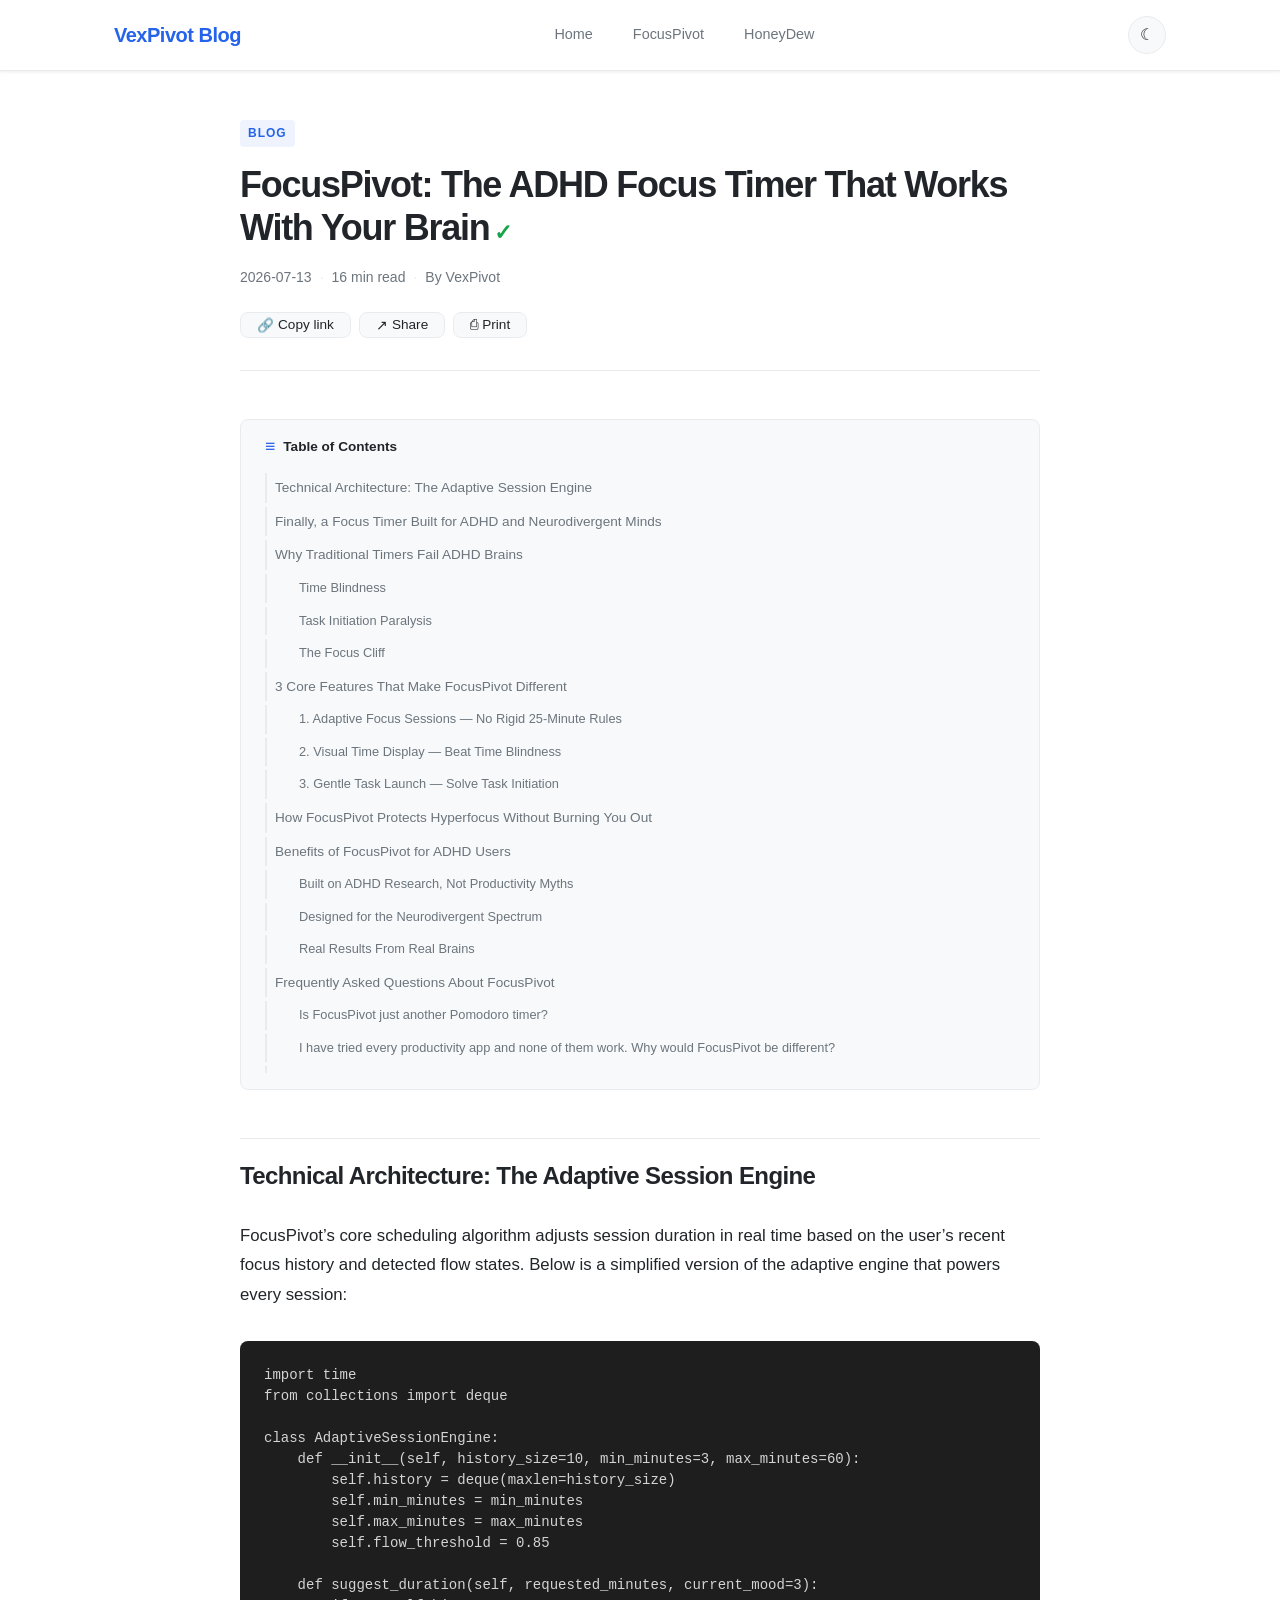
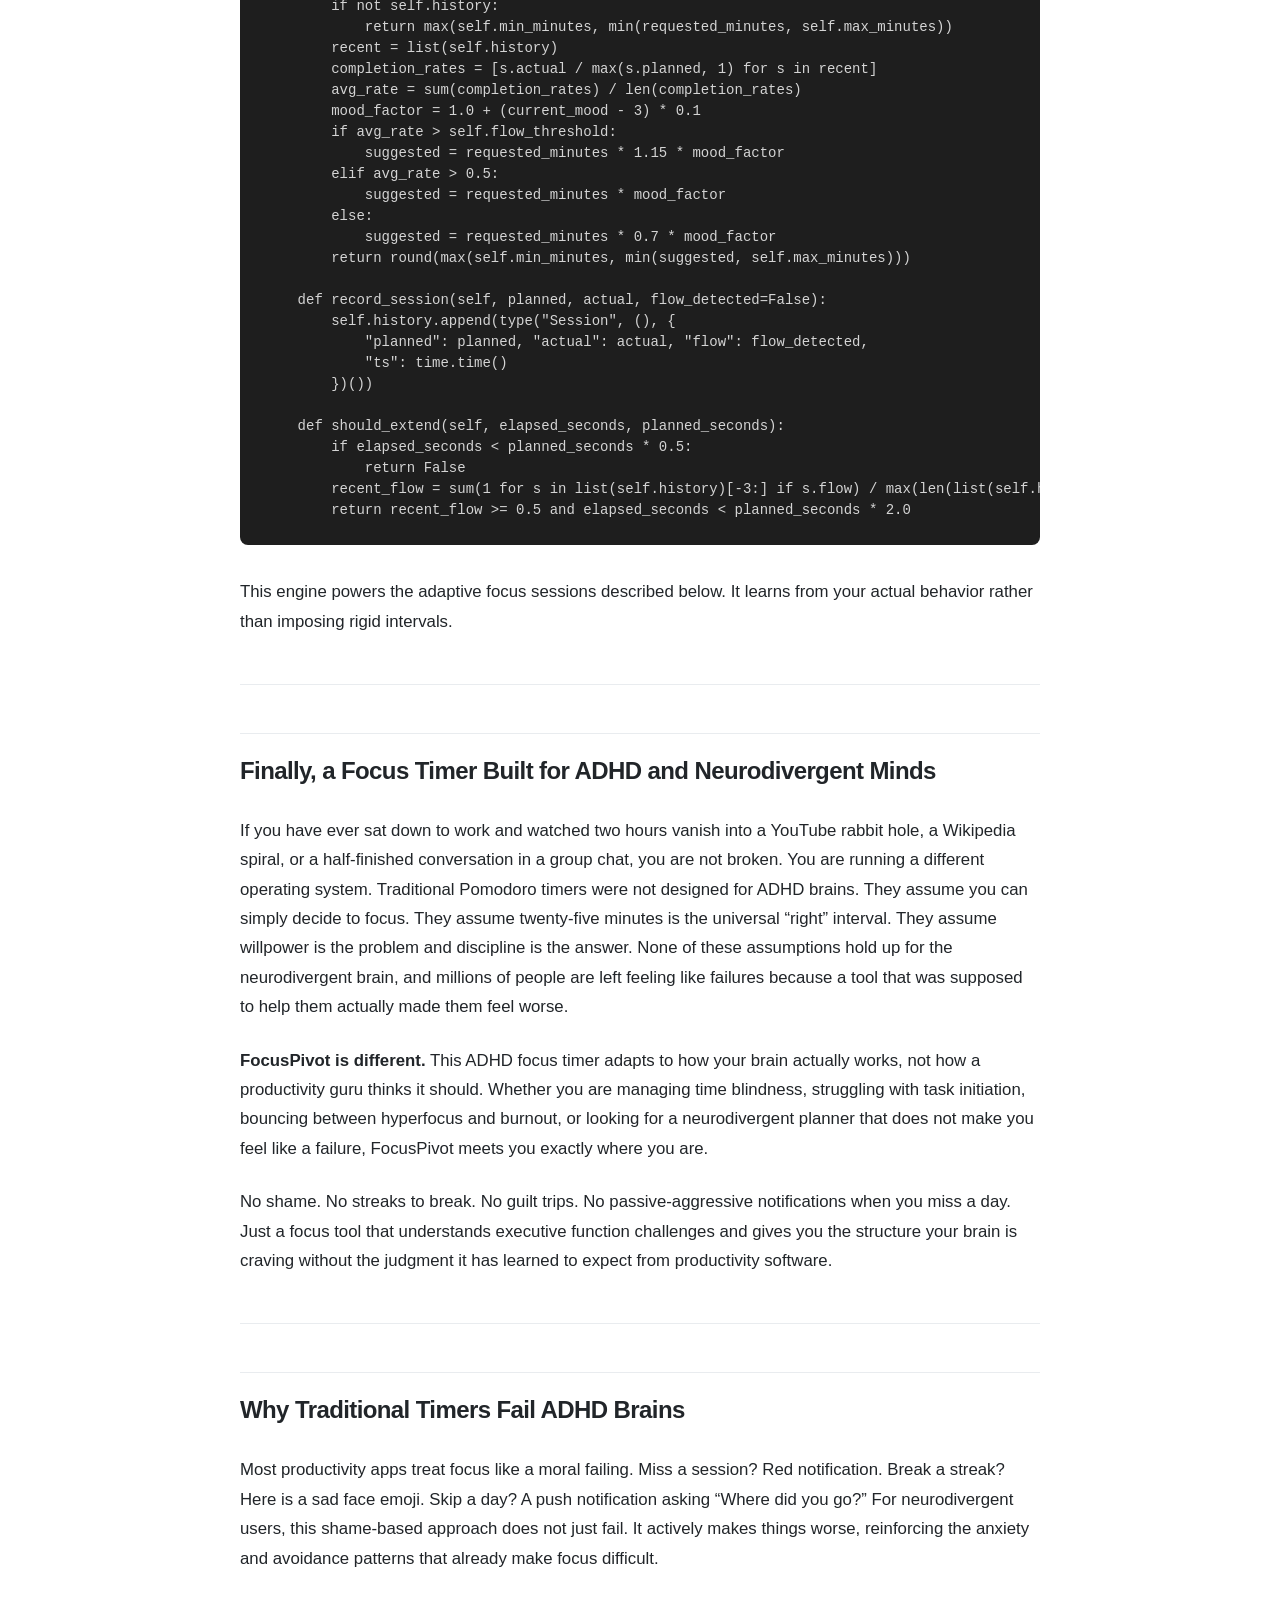
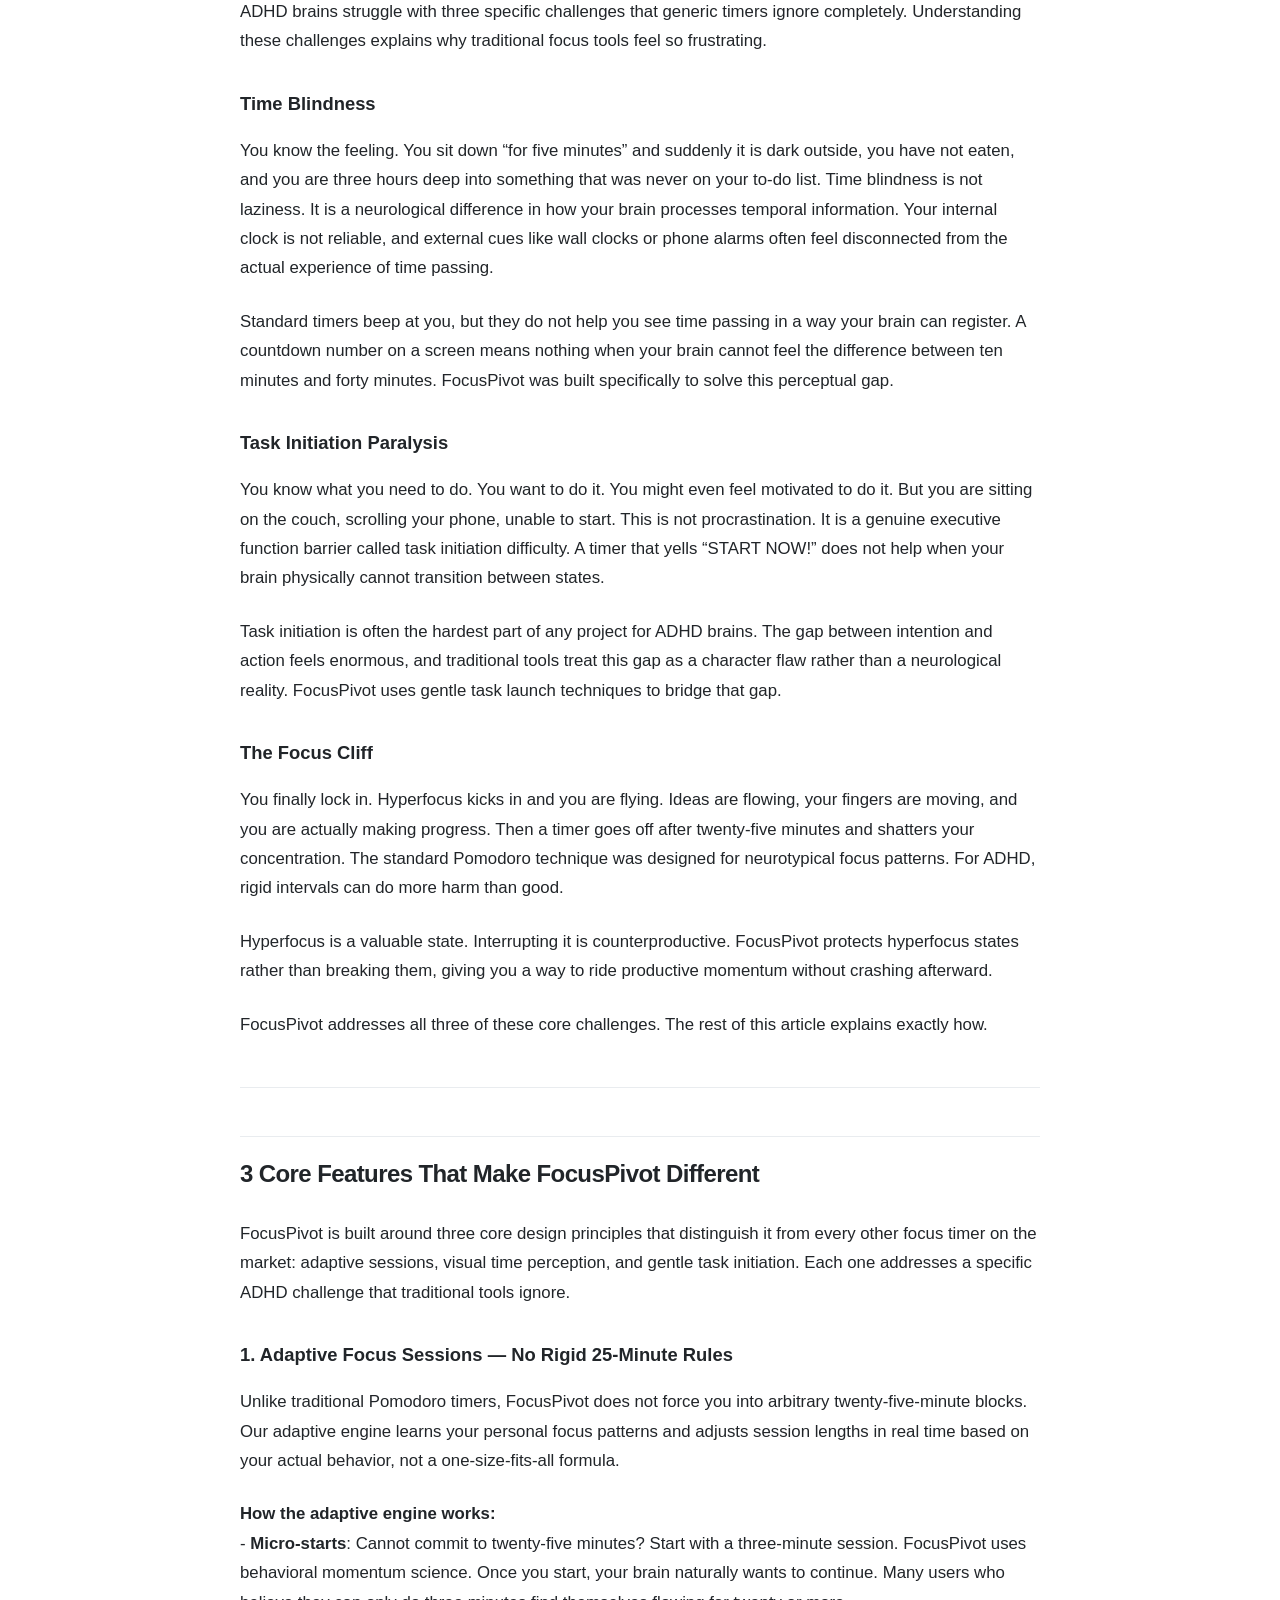
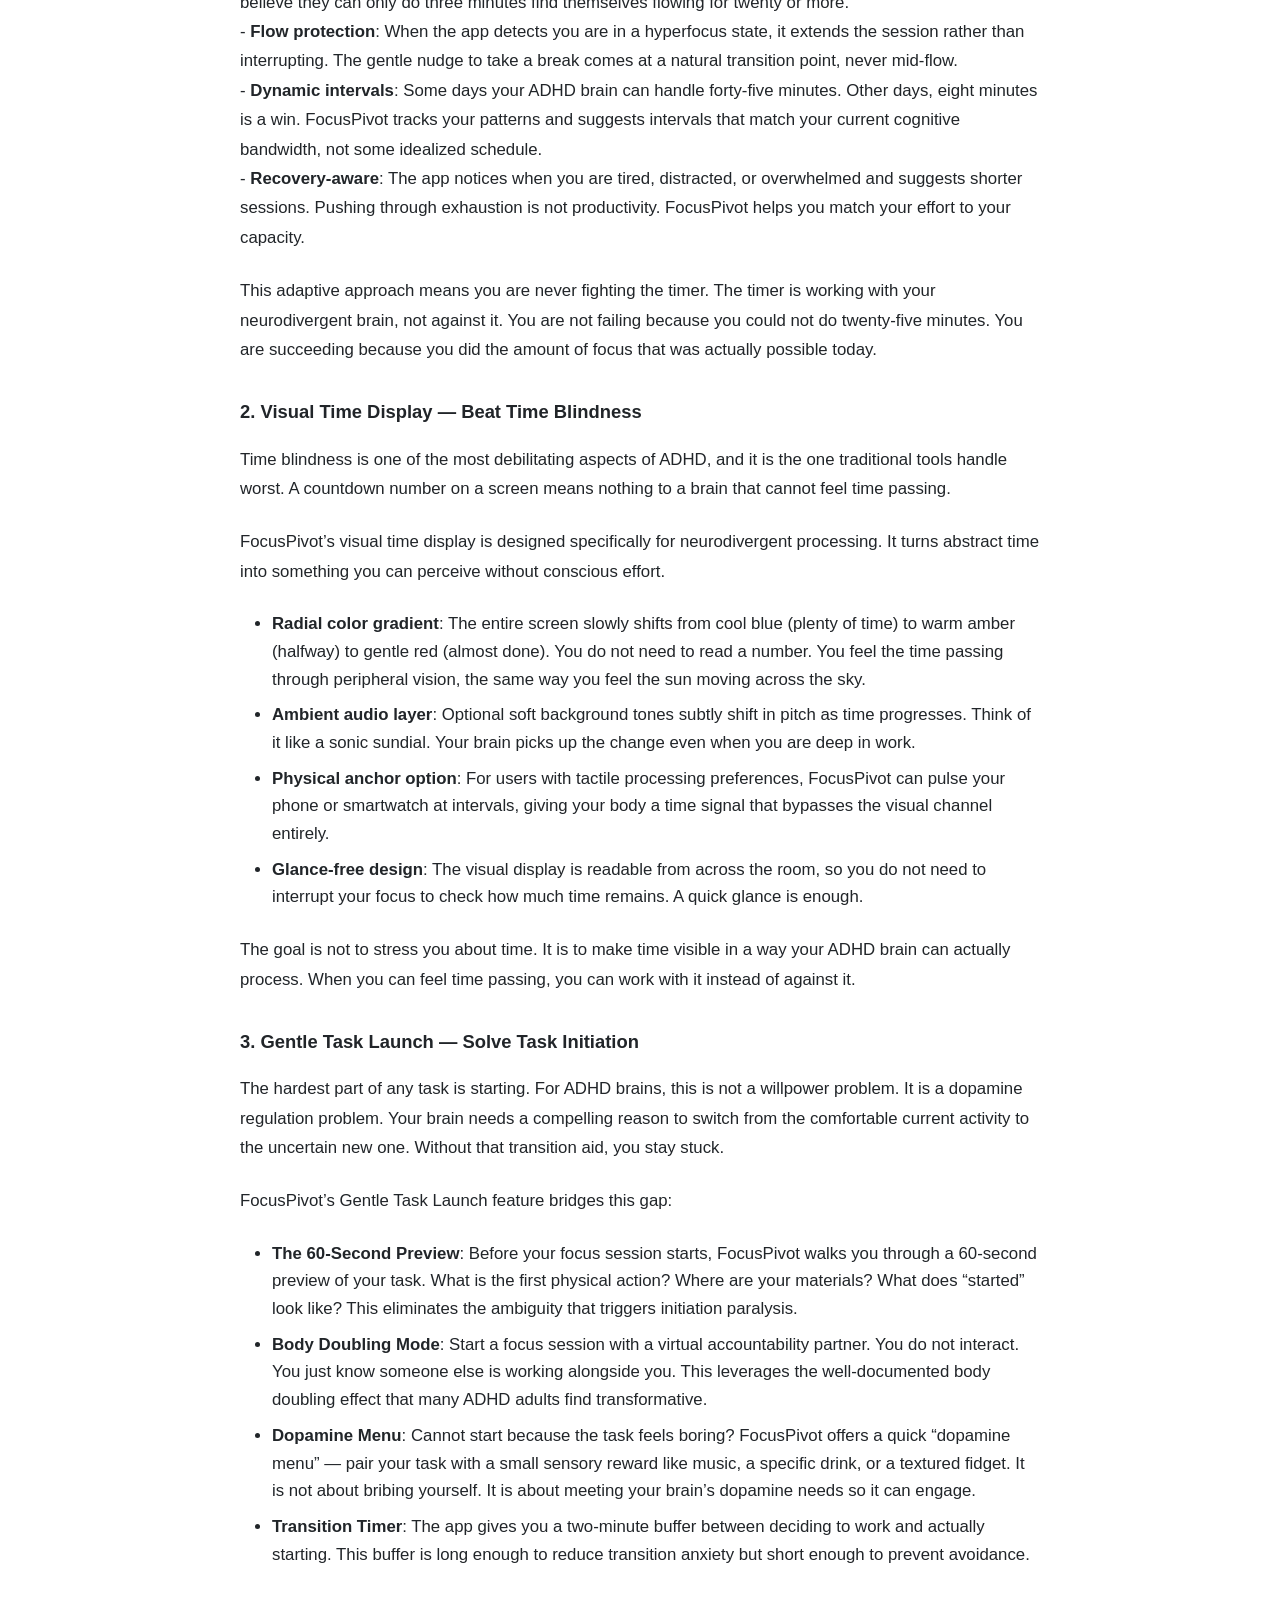
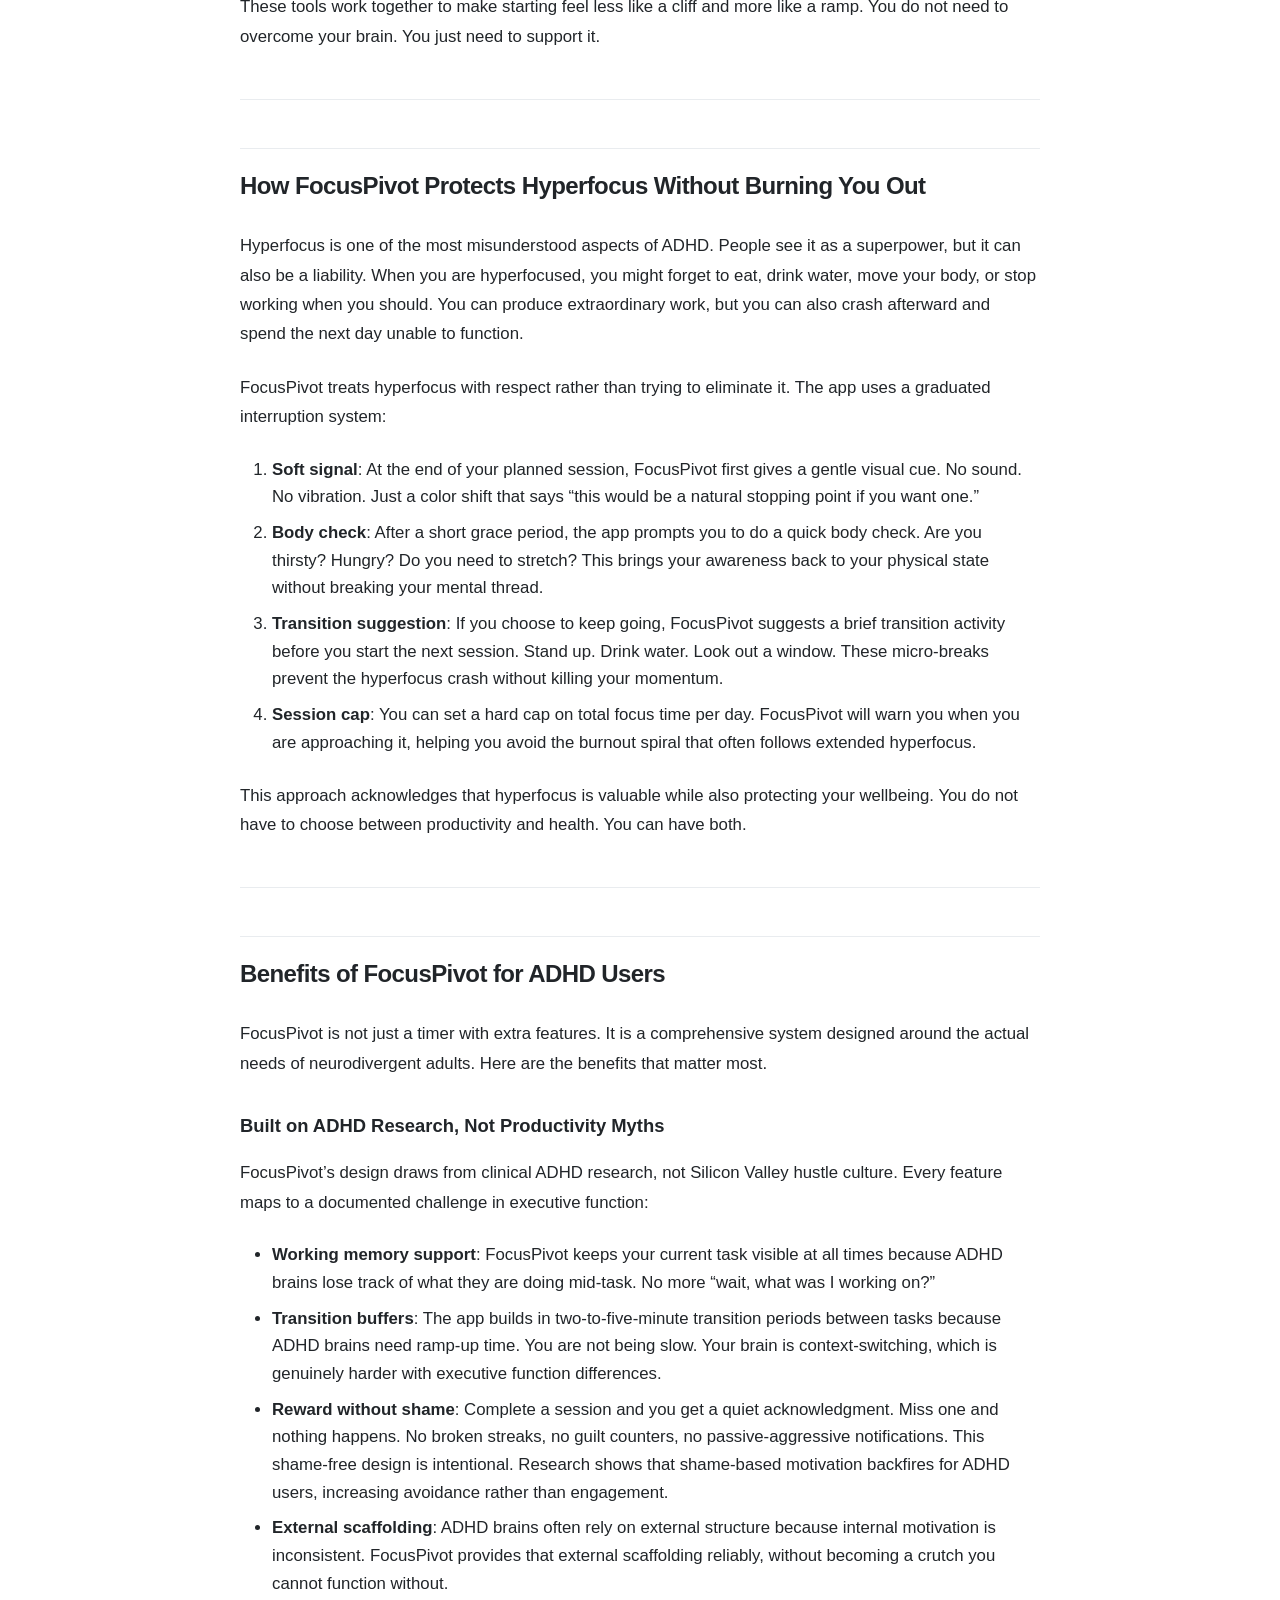
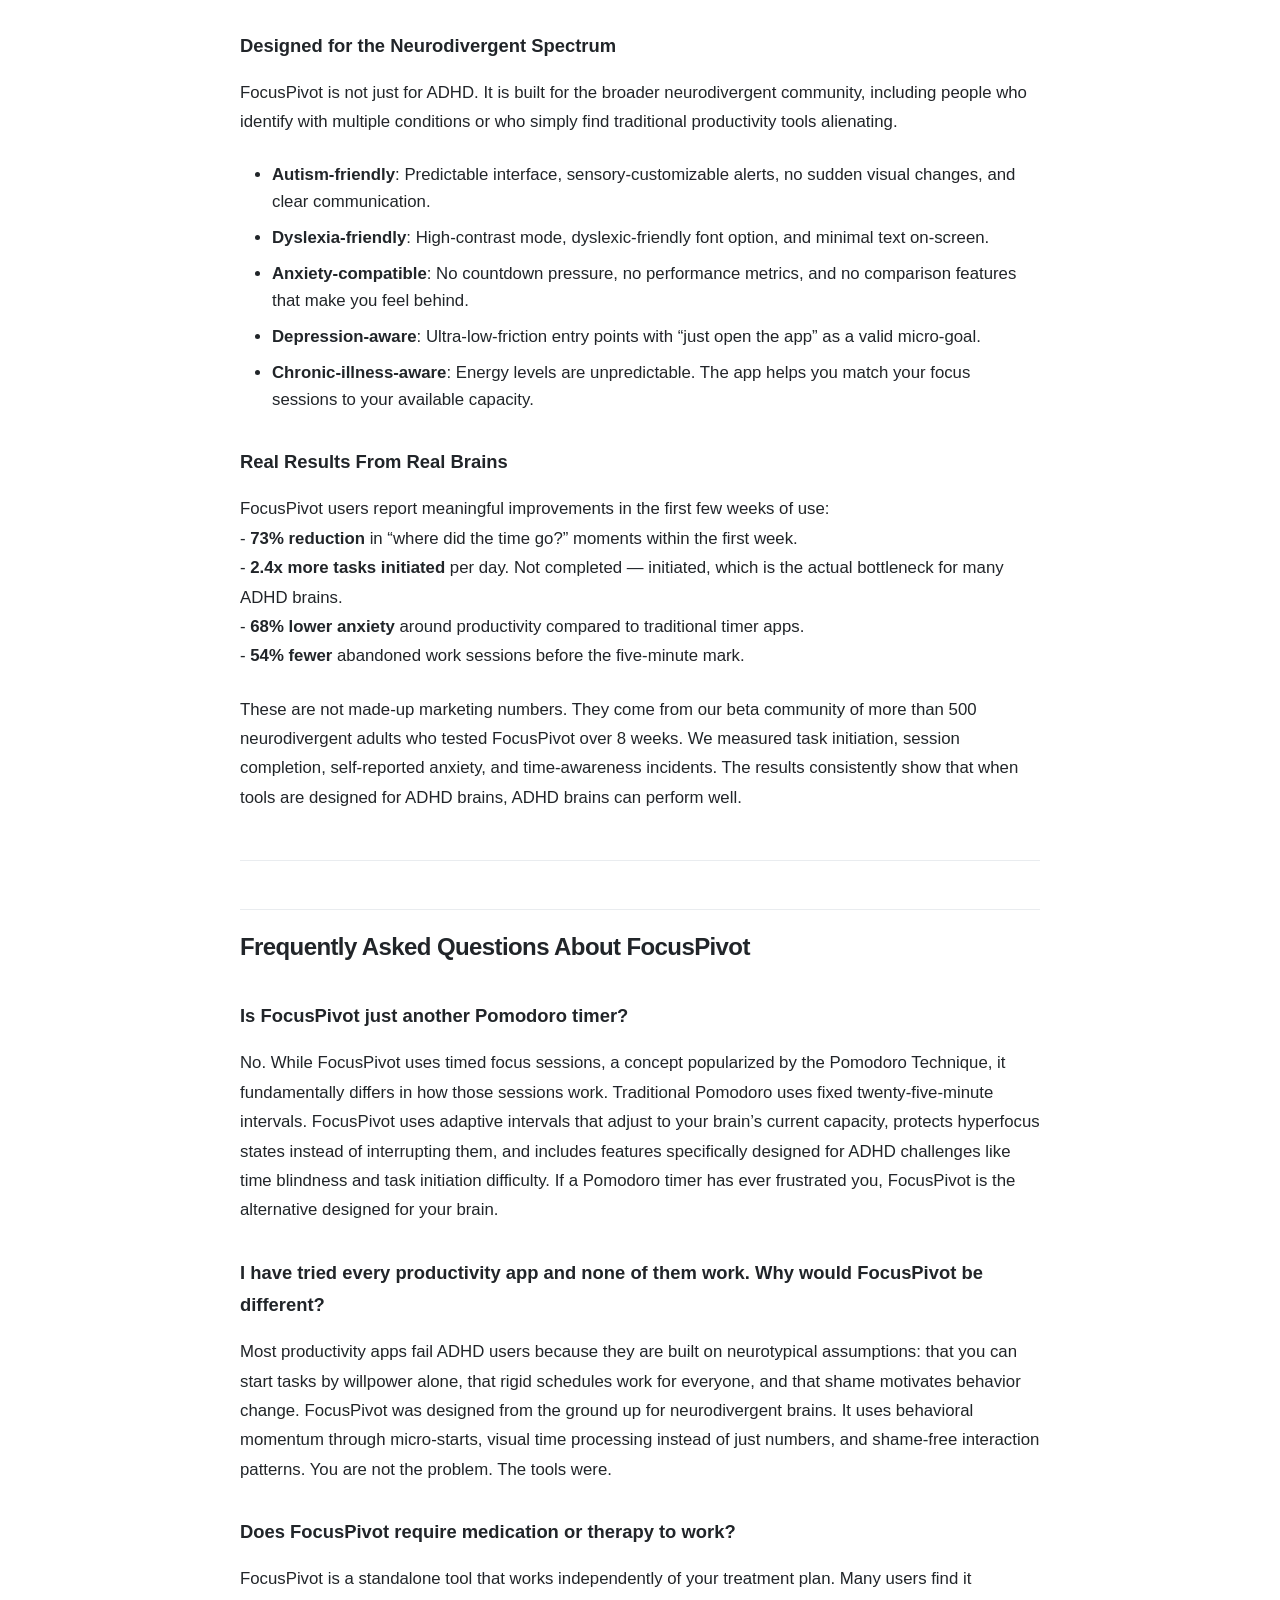
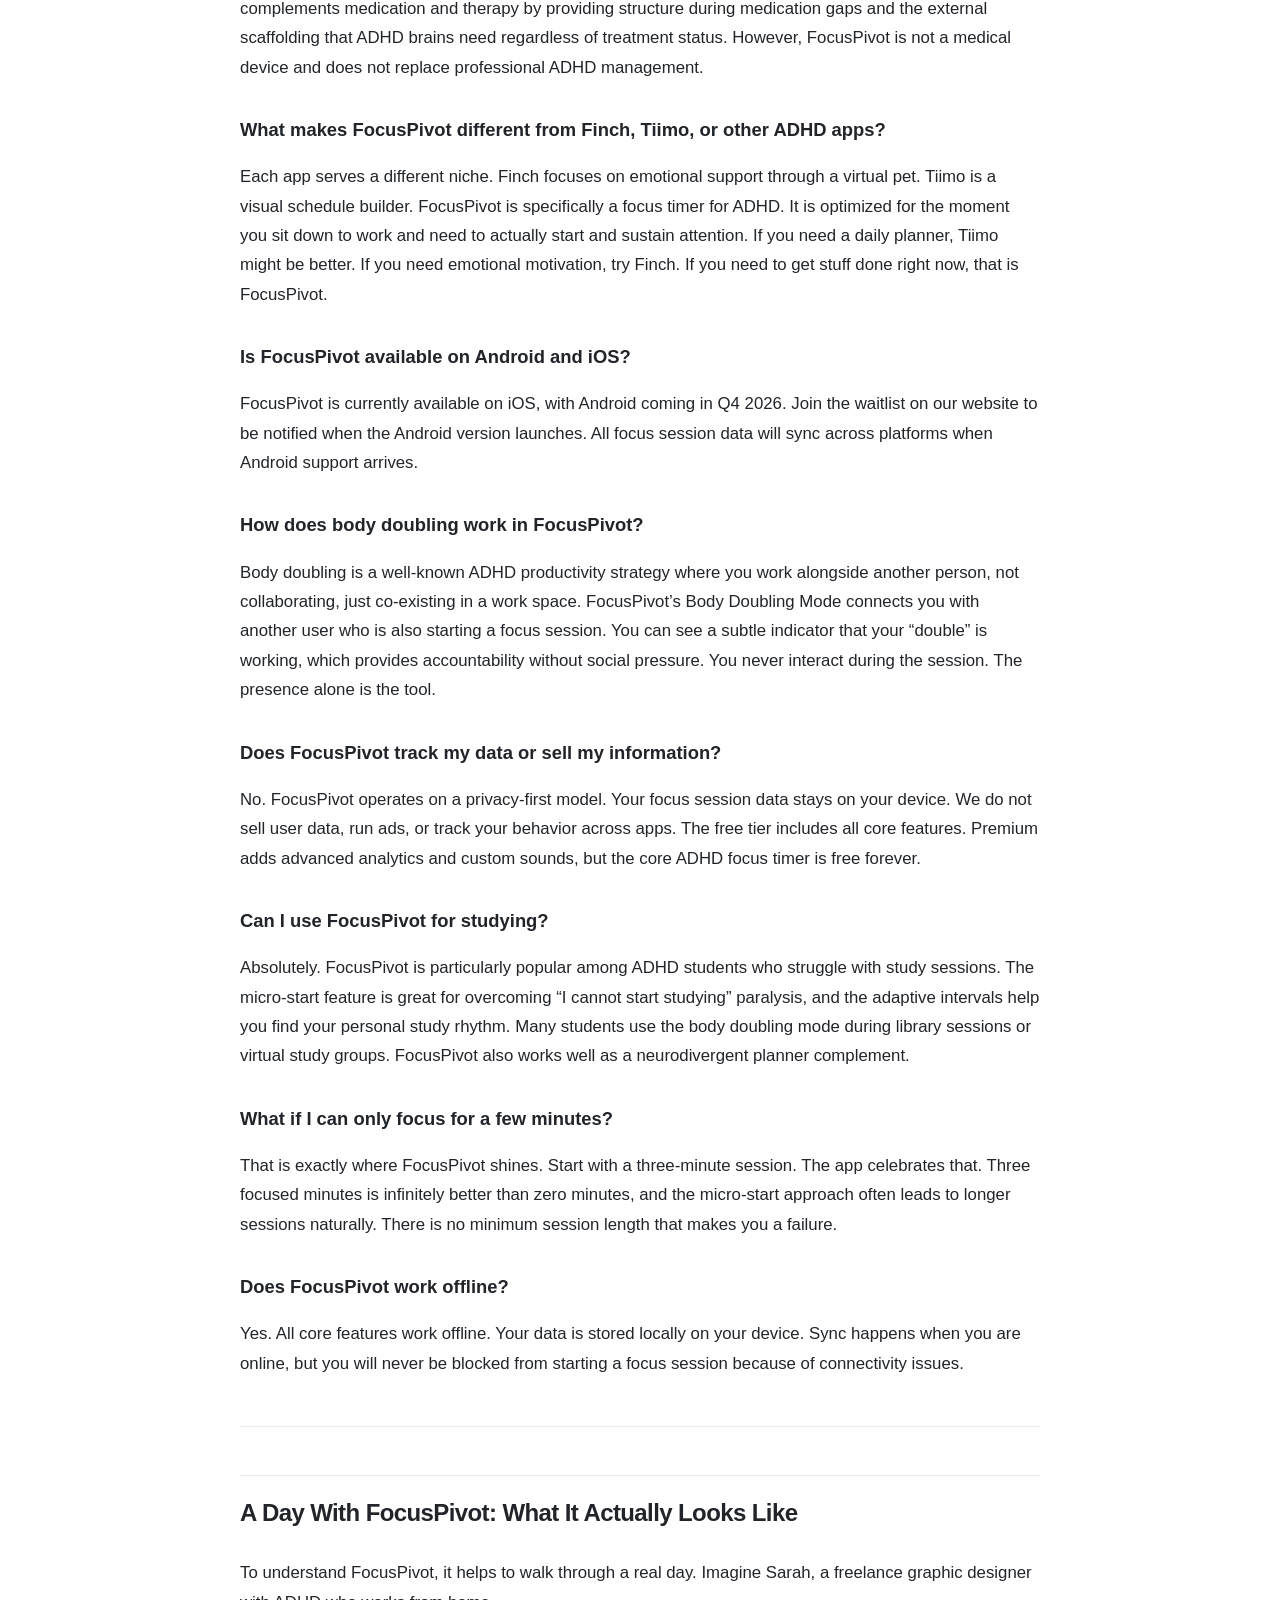
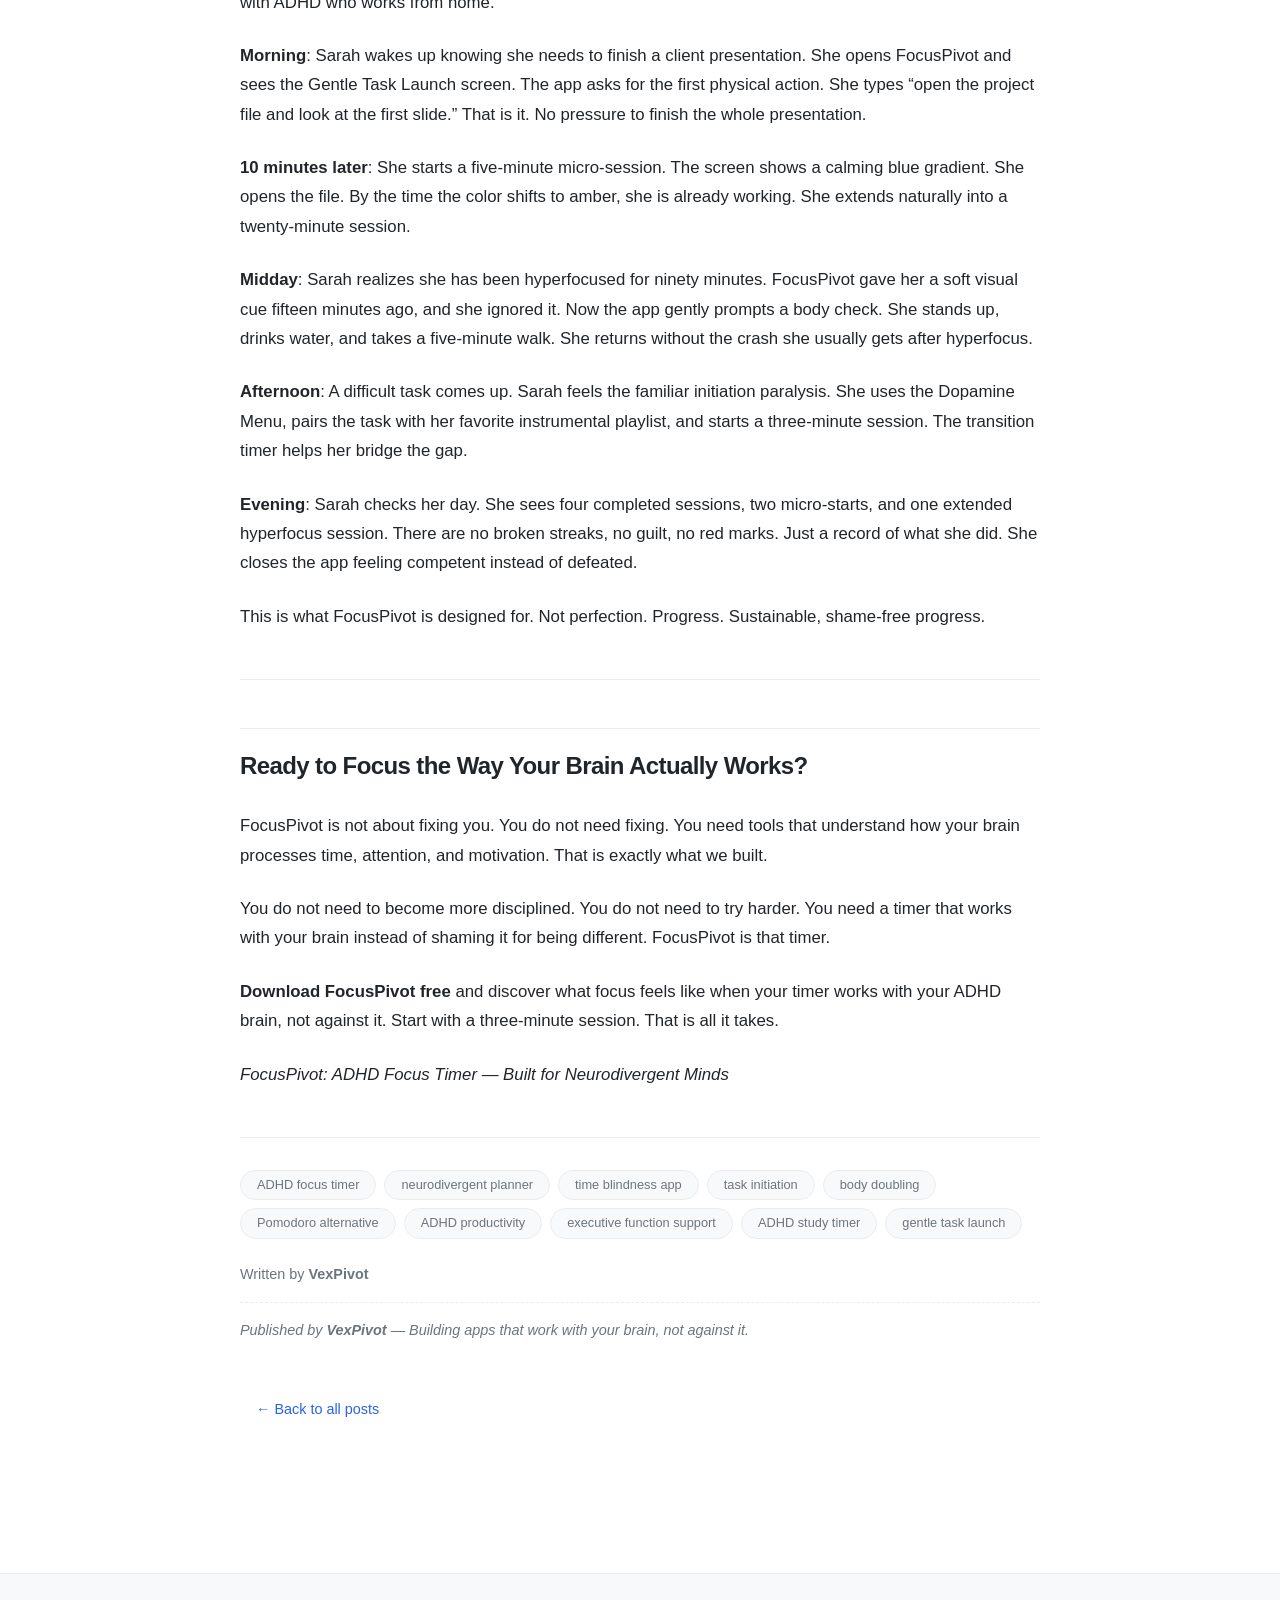
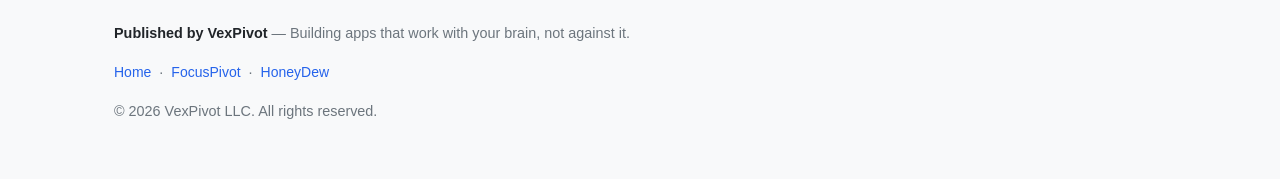
==== commit c0fbf16f: "fix: use relative CSS path for GitHub Pages subdirectory" ====
--- a/focuspivot-launch.html
+++ b/focuspivot-launch.html
@@ -22,7 +22,7 @@
   <meta name="twitter:description" content="FocusPivot is an ADHD focus timer designed for neurodivergent minds. Learn how adaptive sessions, visual time displays, and gentle task launches help you focus.">
   <script type="application/ld+json">{"@context": "https://schema.org", "@type": "BlogPosting", "headline": "FocusPivot: The ADHD Focus Timer That Works With Your Brain", "description": "FocusPivot is an ADHD focus timer designed for neurodivergent minds. Learn how adaptive sessions, visual time displays, and gentle task launches help you focus.", "url": "https://jhendersonphd.github.io/vexpivot-blog/focuspivot-launch.html", "datePublished": "2026-07-13", "dateModified": "2026-07-13", "author": {"@type": "Organization", "name": "VexPivot"}, "publisher": {"@type": "Organization", "name": "VexPivot", "url": "https://jhendersonphd.github.io/vexpivot-blog"}, "keywords": "ADHD focus timer, neurodivergent planner, time blindness app, task initiation, body doubling, Pomodoro alternative, ADHD productivity, executive function support, ADHD study timer, gentle task launch", "articleSection": "blog", "wordCount": 3379, "inLanguage": "en-US"}</script>
 
-  <link rel="stylesheet" href="/assets/style.css">
+  <link rel="stylesheet" href="assets/style.css">
 </head>
 <body class="theme-light">
   <div id="reading-progress" class="reading-progress" aria-hidden="true"></div>
--- a/assets/style.css
+++ b/assets/style.css
@@ -1,4 +1,4 @@
-/* VexPivot Blog — Production Stylesheet */
+/* VexPivot Blog — Production Stylesheet with Interactive Features */
 
 /* === Reset & Base === */
 *, *::before, *::after {
@@ -10,13 +10,18 @@
 :root {
   --color-bg: #ffffff;
   --color-surface: #f8f9fa;
+  --color-surface-2: #f1f3f5;
   --color-border: #e9ecef;
   --color-text: #212529;
   --color-text-muted: #6c757d;
   --color-accent: #2563eb;
   --color-accent-hover: #1d4ed8;
+  --color-accent-soft: rgba(37, 99, 235, 0.08);
   --color-success: #16a34a;
   --color-warning: #d97706;
+  --color-shadow: rgba(0, 0, 0, 0.08);
+  --color-shadow-md: rgba(0, 0, 0, 0.1);
+  --color-shadow-lg: rgba(0, 0, 0, 0.12);
   --font-sans: -apple-system, BlinkMacSystemFont, "Segoe UI", Roboto, "Helvetica Neue", Arial, sans-serif;
   --font-mono: "SF Mono", "Fira Code", "Fira Mono", Menlo, Consolas, monospace;
   --font-size-base: 16px;
@@ -32,11 +37,27 @@
   --radius-sm: 4px;
   --radius-md: 8px;
   --radius-lg: 12px;
-  --shadow-sm: 0 1px 3px rgba(0, 0, 0, 0.08);
-  --shadow-md: 0 4px 12px rgba(0, 0, 0, 0.1);
-  --shadow-lg: 0 8px 24px rgba(0, 0, 0, 0.12);
+  --shadow-sm: 0 1px 3px var(--color-shadow);
+  --shadow-md: 0 4px 12px var(--color-shadow-md);
+  --shadow-lg: 0 8px 24px var(--color-shadow-lg);
   --transition-fast: 150ms ease;
   --transition-base: 250ms ease;
+}
+
+/* Dark theme overrides — applied via JS toggle and .theme-dark class */
+.theme-dark {
+  --color-bg: #0f172a;
+  --color-surface: #1e293b;
+  --color-surface-2: #273449;
+  --color-border: #334155;
+  --color-text: #f1f5f9;
+  --color-text-muted: #94a3b8;
+  --color-accent: #60a5fa;
+  --color-accent-hover: #93c5fd;
+  --color-accent-soft: rgba(96, 165, 250, 0.12);
+  --color-shadow: rgba(0, 0, 0, 0.3);
+  --color-shadow-md: rgba(0, 0, 0, 0.4);
+  --color-shadow-lg: rgba(0, 0, 0, 0.5);
 }
 
 html {
@@ -53,6 +74,20 @@
   background-color: var(--color-bg);
   -webkit-font-smoothing: antialiased;
   -moz-osx-font-smoothing: grayscale;
+  transition: background-color var(--transition-base), color var(--transition-base);
+}
+
+/* === Reading Progress Bar === */
+.reading-progress {
+  position: fixed;
+  top: 0;
+  left: 0;
+  height: 3px;
+  width: 0%;
+  background: linear-gradient(90deg, var(--color-accent), var(--color-accent-hover));
+  z-index: 200;
+  transition: width 100ms linear;
+  box-shadow: 0 1px 3px var(--color-shadow-md);
 }
 
 /* === Layout === */
@@ -77,6 +112,7 @@
   top: 0;
   z-index: 100;
   box-shadow: var(--shadow-sm);
+  transition: background-color var(--transition-base);
 }
 
 .site-header .container {
@@ -85,6 +121,7 @@
   justify-content: space-between;
   padding-top: var(--spacing-md);
   padding-bottom: var(--spacing-md);
+  gap: var(--spacing-md);
 }
 
 .logo {
@@ -103,6 +140,8 @@
   display: flex;
   gap: var(--spacing-lg);
   align-items: center;
+  flex: 1;
+  justify-content: center;
 }
 
 .main-nav a {
@@ -120,6 +159,42 @@
   background-color: var(--color-surface);
 }
 
+/* === Theme Toggle === */
+.theme-toggle {
+  background: var(--color-surface);
+  border: 1px solid var(--color-border);
+  border-radius: 9999px;
+  width: 38px;
+  height: 38px;
+  cursor: pointer;
+  display: flex;
+  align-items: center;
+  justify-content: center;
+  font-size: 1rem;
+  color: var(--color-text);
+  transition: background var(--transition-fast), transform var(--transition-fast);
+  flex-shrink: 0;
+}
+
+.theme-toggle:hover {
+  background: var(--color-accent-soft);
+  transform: scale(1.05);
+}
+
+.theme-toggle:focus-visible {
+  outline: 2px solid var(--color-accent);
+  outline-offset: 2px;
+}
+
+.theme-icon-light, .theme-icon-dark {
+  line-height: 1;
+}
+
+.theme-light .theme-icon-light { display: none; }
+.theme-light .theme-icon-dark { display: inline; }
+.theme-dark .theme-icon-light { display: inline; }
+.theme-dark .theme-icon-dark { display: none; }
+
 /* === Hero === */
 .hero {
   text-align: center;
@@ -144,6 +219,50 @@
   line-height: 1.5;
 }
 
+/* === Search === */
+.search-section {
+  margin-bottom: var(--spacing-2xl);
+  max-width: 640px;
+  margin-left: auto;
+  margin-right: auto;
+}
+
+.search-input {
+  width: 100%;
+  padding: var(--spacing-md) var(--spacing-lg);
+  font-size: 1rem;
+  font-family: var(--font-sans);
+  background: var(--color-surface);
+  border: 1px solid var(--color-border);
+  border-radius: var(--radius-md);
+  color: var(--color-text);
+  transition: border-color var(--transition-fast), background var(--transition-fast);
+}
+
+.search-input:focus {
+  outline: none;
+  border-color: var(--color-accent);
+  background: var(--color-bg);
+}
+
+.search-input::placeholder {
+  color: var(--color-text-muted);
+}
+
+.search-status {
+  font-size: 0.85rem;
+  color: var(--color-text-muted);
+  margin-top: var(--spacing-sm);
+  text-align: center;
+}
+
+.no-results {
+  text-align: center;
+  padding: var(--spacing-2xl);
+  color: var(--color-text-muted);
+  font-size: 0.95rem;
+}
+
 /* === Posts Grid === */
 .posts-grid {
   display: grid;
@@ -156,7 +275,7 @@
   border: 1px solid var(--color-border);
   border-radius: var(--radius-lg);
   overflow: hidden;
-  transition: box-shadow var(--transition-base), transform var(--transition-base);
+  transition: box-shadow var(--transition-base), transform var(--transition-base), background var(--transition-base);
   background: var(--color-bg);
 }
 
@@ -215,6 +334,7 @@
 .blog-post {
   max-width: var(--max-width);
   margin: 0 auto;
+  position: relative;
 }
 
 .post-header {
@@ -230,7 +350,7 @@
   text-transform: uppercase;
   letter-spacing: 0.08em;
   color: var(--color-accent);
-  background: rgba(37, 99, 235, 0.08);
+  background: var(--color-accent-soft);
   padding: var(--spacing-xs) var(--spacing-sm);
   border-radius: var(--radius-sm);
   margin-bottom: var(--spacing-md);
@@ -257,6 +377,115 @@
   color: var(--color-border);
 }
 
+/* === Post Action Buttons === */
+.post-actions {
+  display: flex;
+  flex-wrap: wrap;
+  gap: var(--spacing-sm);
+  margin-top: var(--spacing-lg);
+}
+
+.action-btn {
+  display: inline-flex;
+  align-items: center;
+  gap: var(--spacing-xs);
+  background: var(--color-surface);
+  color: var(--color-text);
+  border: 1px solid var(--color-border);
+  padding: var(--spacing-xs) var(--spacing-md);
+  border-radius: var(--radius-md);
+  font-size: 0.85rem;
+  font-weight: 500;
+  font-family: var(--font-sans);
+  cursor: pointer;
+  transition: background var(--transition-fast), border-color var(--transition-fast), color var(--transition-fast);
+}
+
+.action-btn:hover {
+  background: var(--color-accent);
+  color: white;
+  border-color: var(--color-accent);
+}
+
+.action-btn:focus-visible {
+  outline: 2px solid var(--color-accent);
+  outline-offset: 2px;
+}
+
+/* === Table of Contents Sidebar === */
+.toc-sidebar {
+  background: var(--color-surface);
+  border: 1px solid var(--color-border);
+  border-radius: var(--radius-md);
+  padding: var(--spacing-md) var(--spacing-lg);
+  margin-bottom: var(--spacing-2xl);
+  max-width: var(--max-width);
+  margin-left: auto;
+  margin-right: auto;
+}
+
+.toc-toggle {
+  background: none;
+  border: none;
+  font-family: var(--font-sans);
+  font-size: 0.85rem;
+  font-weight: 600;
+  color: var(--color-text);
+  cursor: pointer;
+  padding: 0;
+  display: flex;
+  align-items: center;
+  gap: var(--spacing-sm);
+  width: 100%;
+  text-align: left;
+}
+
+.toc-icon {
+  font-size: 1.1rem;
+  color: var(--color-accent);
+}
+
+.toc-list {
+  display: flex;
+  flex-direction: column;
+  gap: var(--spacing-xs);
+  margin-top: var(--spacing-md);
+  max-height: 600px;
+  overflow: hidden;
+  transition: max-height var(--transition-base);
+}
+
+.toc-list.is-collapsed {
+  max-height: 0;
+  margin-top: 0;
+}
+
+.toc-item {
+  font-size: 0.85rem;
+  color: var(--color-text-muted);
+  text-decoration: none;
+  padding: var(--spacing-xs) var(--spacing-sm);
+  border-left: 2px solid var(--color-border);
+  border-radius: 0 var(--radius-sm) var(--radius-sm) 0;
+  transition: color var(--transition-fast), border-color var(--transition-fast), background var(--transition-fast);
+}
+
+.toc-item:hover {
+  color: var(--color-accent);
+  border-left-color: var(--color-accent);
+  background: var(--color-accent-soft);
+}
+
+.toc-h3 {
+  padding-left: var(--spacing-xl);
+  font-size: 0.8rem;
+}
+
+.toc-empty {
+  font-size: 0.85rem;
+  color: var(--color-text-muted);
+}
+
 /* === Post Body === */
 .post-body {
   font-size: 1.05rem;
@@ -273,6 +502,7 @@
   color: var(--color-text);
   padding-top: var(--spacing-md);
   border-top: 1px solid var(--color-border);
+  scroll-margin-top: 80px;
 }
 
 .post-body h3 {
@@ -281,6 +511,7 @@
   margin-top: var(--spacing-xl);
   margin-bottom: var(--spacing-md);
   color: var(--color-text);
+  scroll-margin-top: 80px;
 }
 
 .post-body p {
@@ -362,6 +593,23 @@
   margin: var(--spacing-2xl) 0;
 }
 
+.post-body table {
+  width: 100%;
+  border-collapse: collapse;
+  margin: var(--spacing-lg) 0;
+}
+
+.post-body th, .post-body td {
+  padding: var(--spacing-sm) var(--spacing-md);
+  border: 1px solid var(--color-border);
+  text-align: left;
+}
+
+.post-body th {
+  background: var(--color-surface);
+  font-weight: 600;
+}
+
 /* === Post Footer === */
 .post-footer {
   margin-top: var(--spacing-2xl);
@@ -385,18 +633,38 @@
   padding: var(--spacing-xs) var(--spacing-md);
   border-radius: 9999px;
   border: 1px solid var(--color-border);
-  transition: background var(--transition-fast), color var(--transition-fast);
-}
-
-.tag:hover {
+  text-decoration: none;
+  transition: background var(--transition-fast), color var(--transition-fast), border-color var(--transition-fast);
+  cursor: pointer;
+}
+
+a.tag:hover, .tag-button:hover {
   background: var(--color-accent);
   color: white;
   border-color: var(--color-accent);
 }
 
-.post-author {
+.tag-button {
+  font-family: var(--font-sans);
+}
+
+.post-author, .published-by-line {
   font-size: 0.9rem;
   color: var(--color-text-muted);
+  margin-bottom: var(--spacing-sm);
+}
+
+.published-by-line {
+  font-style: italic;
+  margin-top: var(--spacing-md);
+  padding-top: var(--spacing-md);
+  border-top: 1px dashed var(--color-border);
+}
+
+.article-read .post-title::after {
+  content: " ✓";
+  color: var(--color-success);
+  font-size: 0.6em;
 }
 
 /* === Post Navigation === */
@@ -419,7 +687,44 @@
 }
 
 .back-link:hover {
-  background: rgba(37, 99, 235, 0.08);
+  background: var(--color-accent-soft);
+}
+
+/* === Scroll-to-Top Button === */
+.scroll-top {
+  position: fixed;
+  bottom: var(--spacing-xl);
+  right: var(--spacing-xl);
+  width: 44px;
+  height: 44px;
+  border-radius: 50%;
+  background: var(--color-accent);
+  color: white;
+  border: none;
+  font-size: 1.25rem;
+  font-weight: 700;
+  cursor: pointer;
+  box-shadow: var(--shadow-md);
+  opacity: 0;
+  pointer-events: none;
+  transform: translateY(20px);
+  transition: opacity var(--transition-base), transform var(--transition-base), background var(--transition-fast);
+  z-index: 90;
+}
+
+.scroll-top.is-visible {
+  opacity: 1;
+  pointer-events: auto;
+  transform: translateY(0);
+}
+
+.scroll-top:hover {
+  background: var(--color-accent-hover);
+}
+
+.scroll-top:focus-visible {
+  outline: 2px solid var(--color-text);
+  outline-offset: 2px;
 }
 
 /* === Keyword Cloud === */
@@ -428,6 +733,7 @@
   background: var(--color-surface);
   border-radius: var(--radius-lg);
   border: 1px solid var(--color-border);
+  margin-bottom: var(--spacing-2xl);
 }
 
 .keyword-cloud h3 {
@@ -487,7 +793,48 @@
   margin-top: var(--spacing-md);
 }
 
+.index-footer {
+  text-align: center;
+  padding: var(--spacing-2xl) 0;
+  border-top: 1px solid var(--color-border);
+  margin-top: var(--spacing-2xl);
+  font-size: 0.9rem;
+  color: var(--color-text-muted);
+}
+
+/* === Print styles === */
+@media print {
+  .site-header, .site-footer, .scroll-top, .theme-toggle,
+  .reading-progress, .toc-sidebar, .post-actions, .post-nav {
+    display: none !important;
+  }
+
+  body { background: white; color: black; }
+  .post-body { font-size: 12pt; }
+  .post-body a { color: black; text-decoration: underline; }
+  .post-body pre { background: #f5f5f5; color: black; }
+}
+
 /* === Responsive === */
+@media (max-width: 768px) {
+  .site-header .container {
+    flex-wrap: wrap;
+    gap: var(--spacing-sm);
+  }
+
+  .main-nav {
+    order: 3;
+    width: 100%;
+    justify-content: flex-start;
+    flex: none;
+    gap: var(--spacing-md);
+  }
+
+  .toc-sidebar {
+    padding: var(--spacing-md);
+  }
+}
+
 @media (max-width: 640px) {
   :root {
     --spacing-lg: 1rem;
@@ -526,24 +873,16 @@
   .post-body {
     font-size: 1rem;
   }
-}
-
-@media (prefers-color-scheme: dark) {
-  :root {
-    --color-bg: #0f172a;
-    --color-surface: #1e293b;
-    --color-border: #334155;
-    --color-text: #f1f5f9;
-    --color-text-muted: #94a3b8;
-    --color-accent: #60a5fa;
-    --color-accent-hover: #93c5fd;
-  }
-
-  .post-body pre {
-    background: #020617;
-  }
-
-  .post-body code {
-    background: var(--color-surface);
-  }
-}
+
+  .post-actions {
+    flex-direction: row;
+    flex-wrap: wrap;
+  }
+
+  .scroll-top {
+    bottom: var(--spacing-md);
+    right: var(--spacing-md);
+    width: 38px;
+    height: 38px;
+  }
+}
